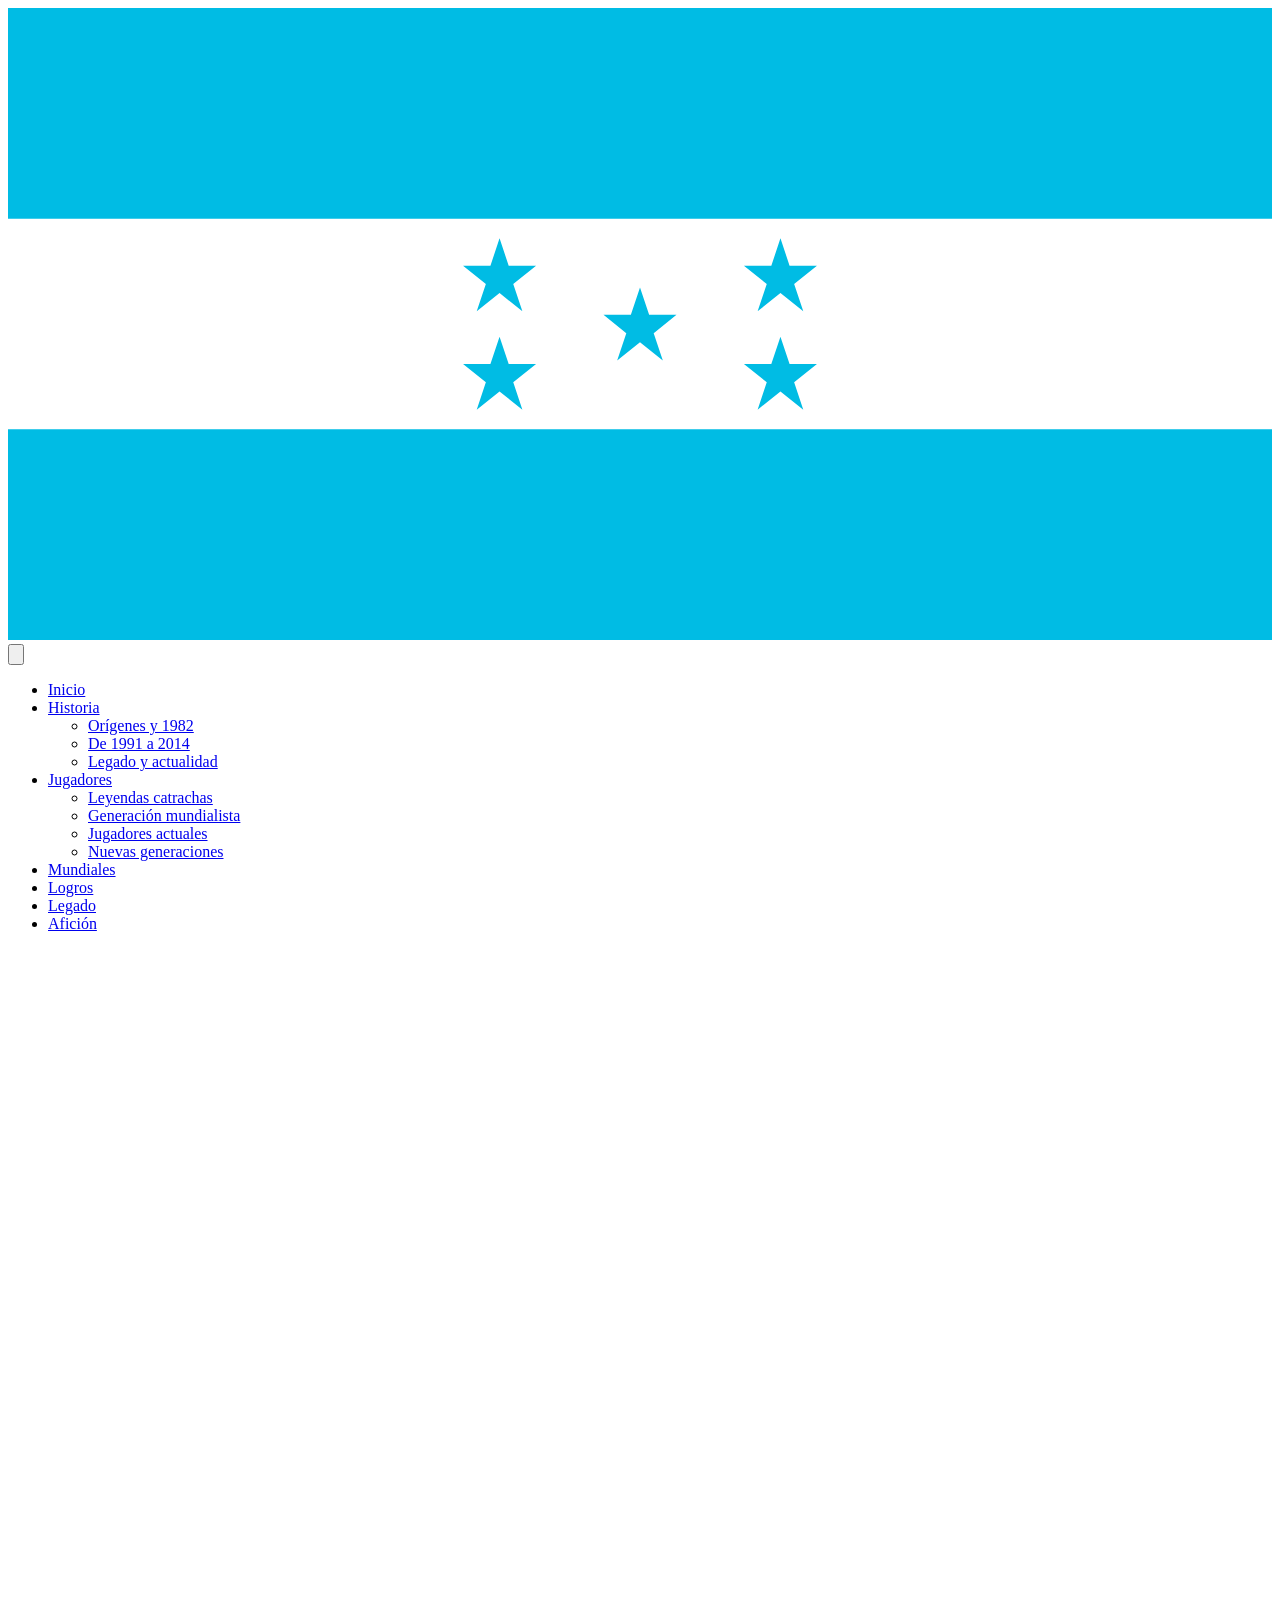
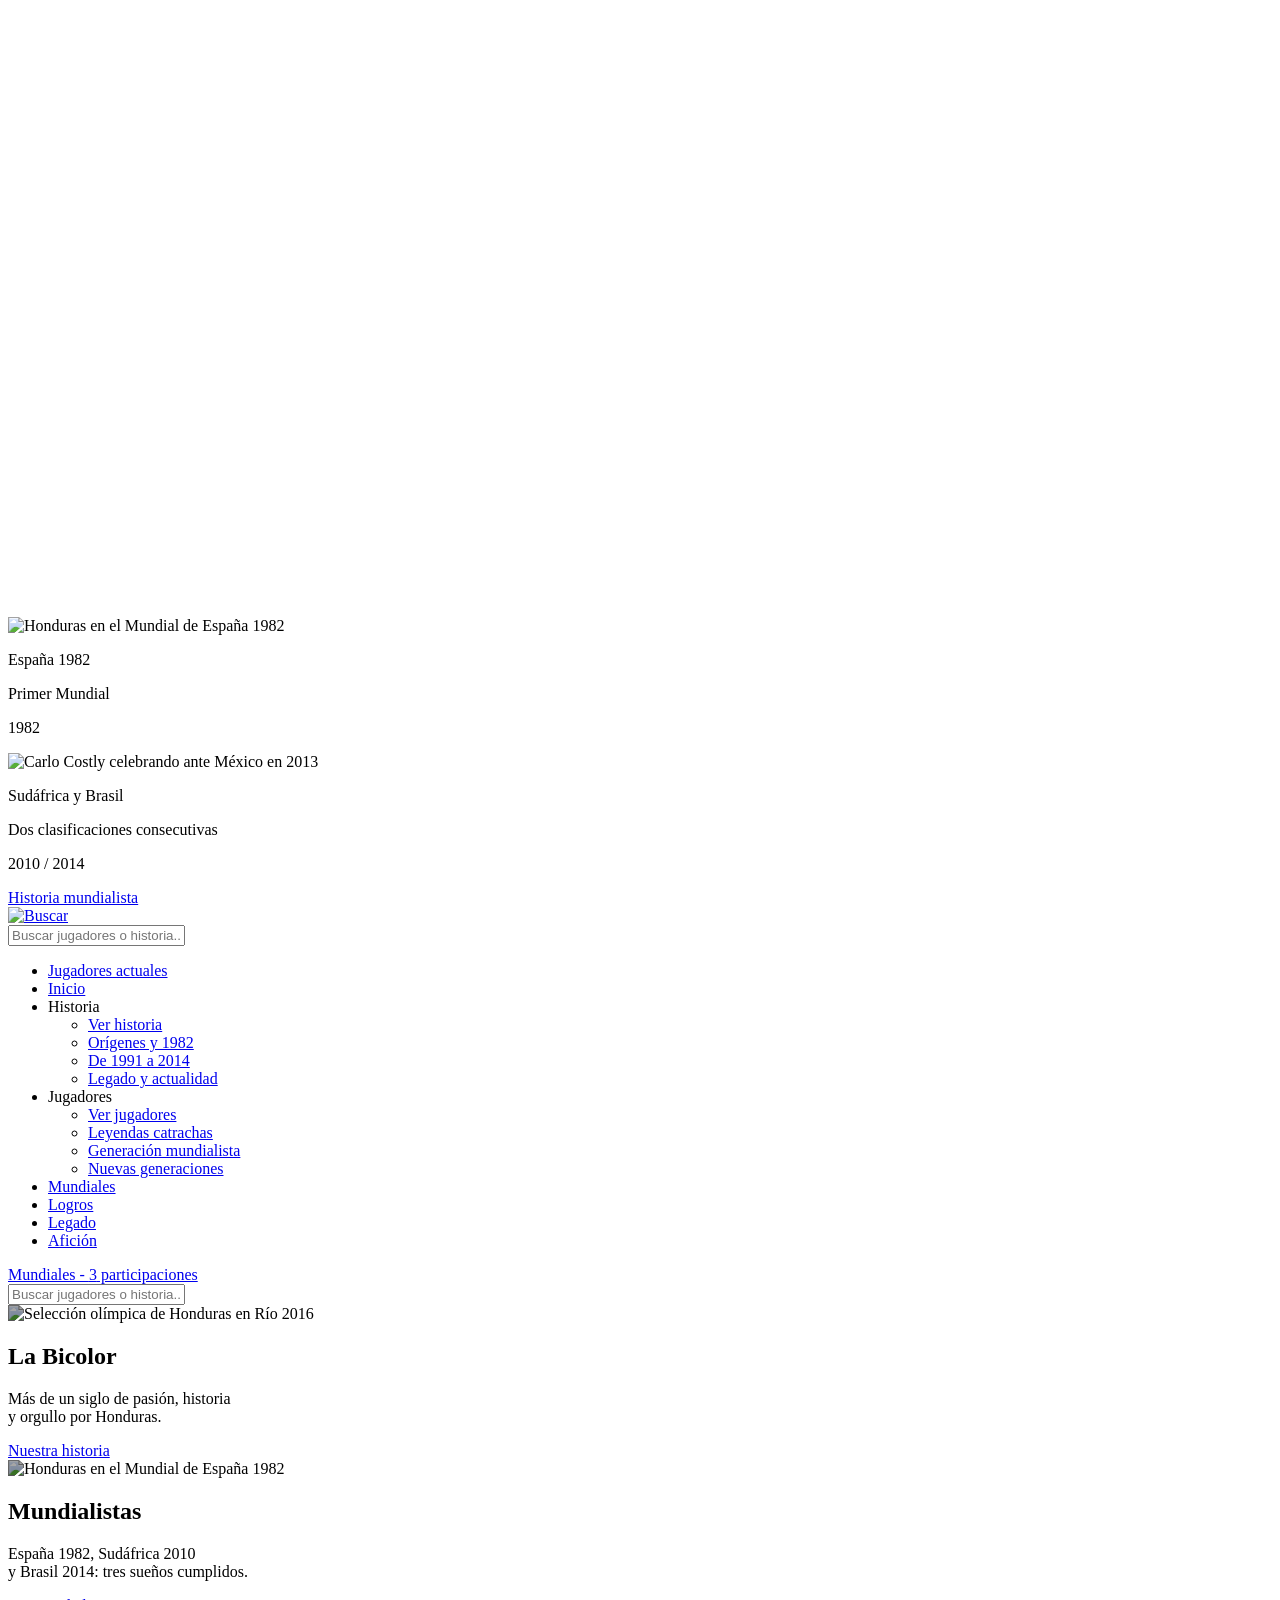
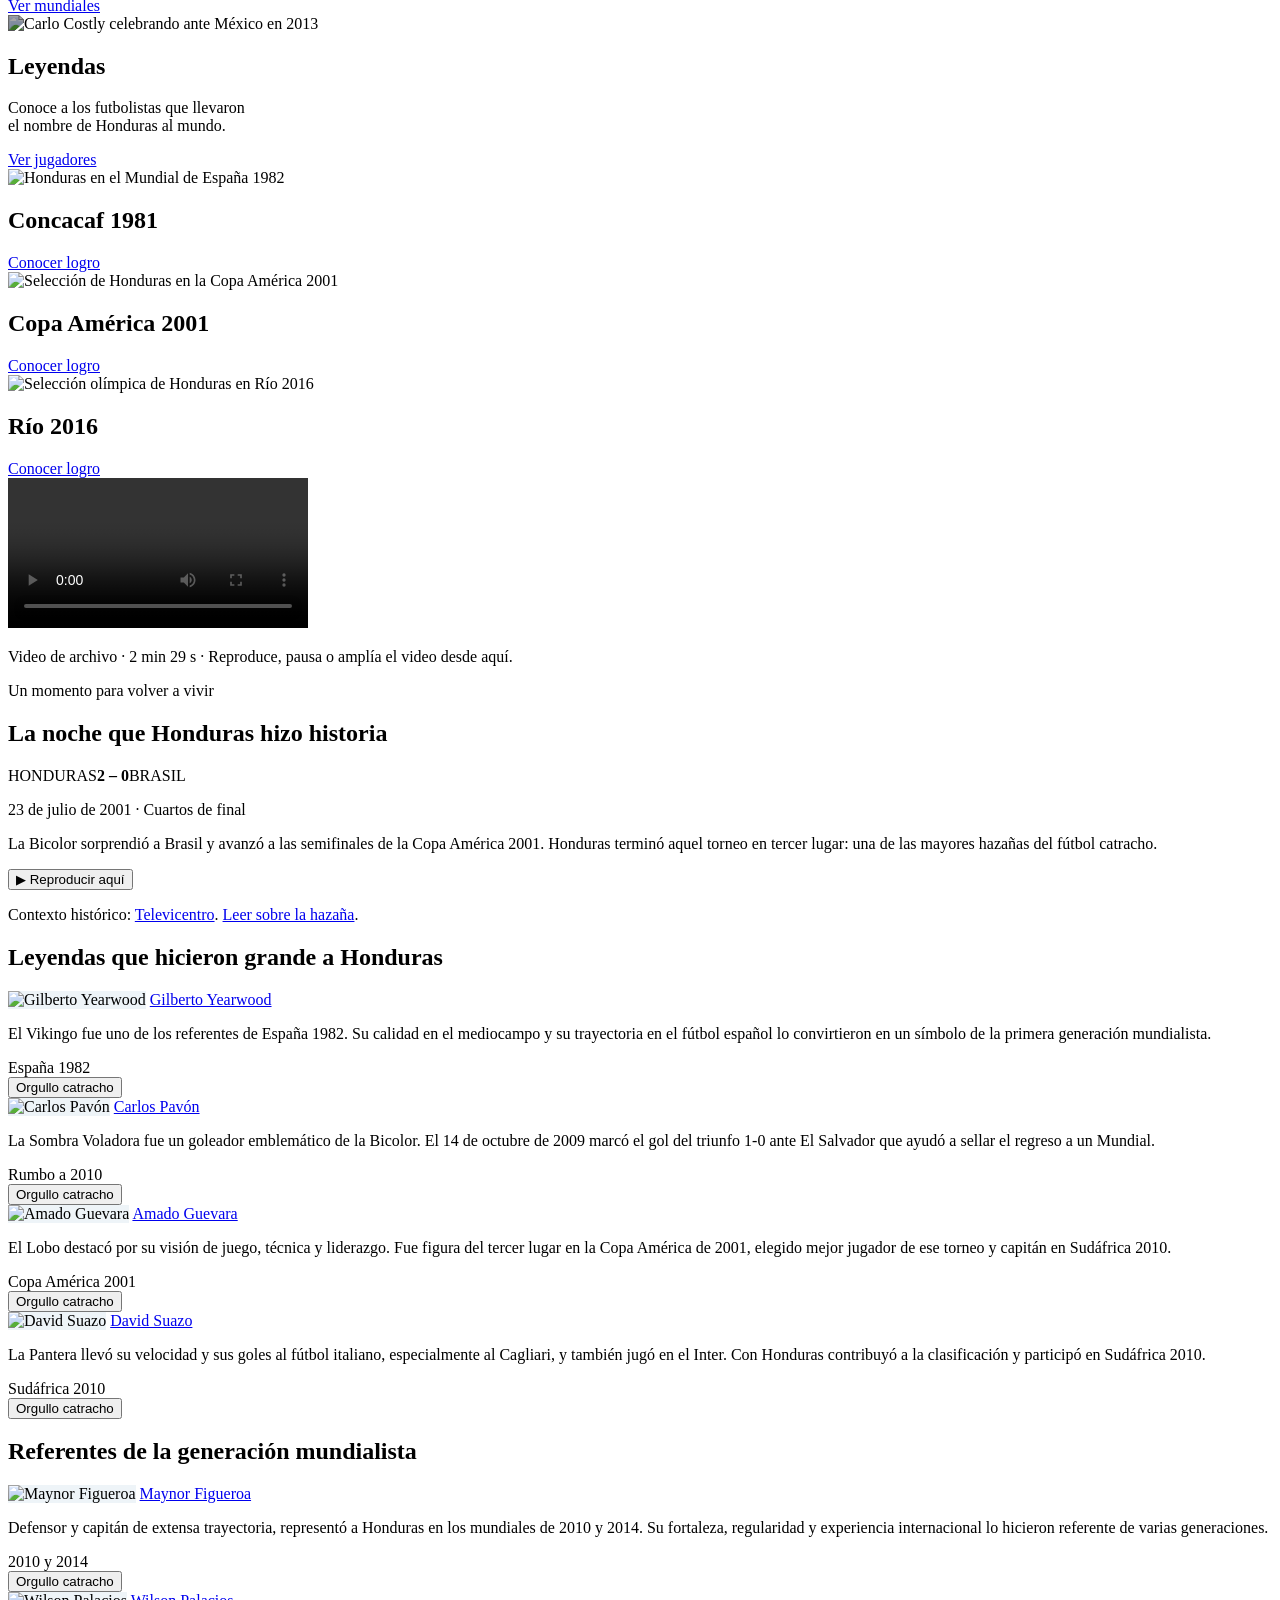
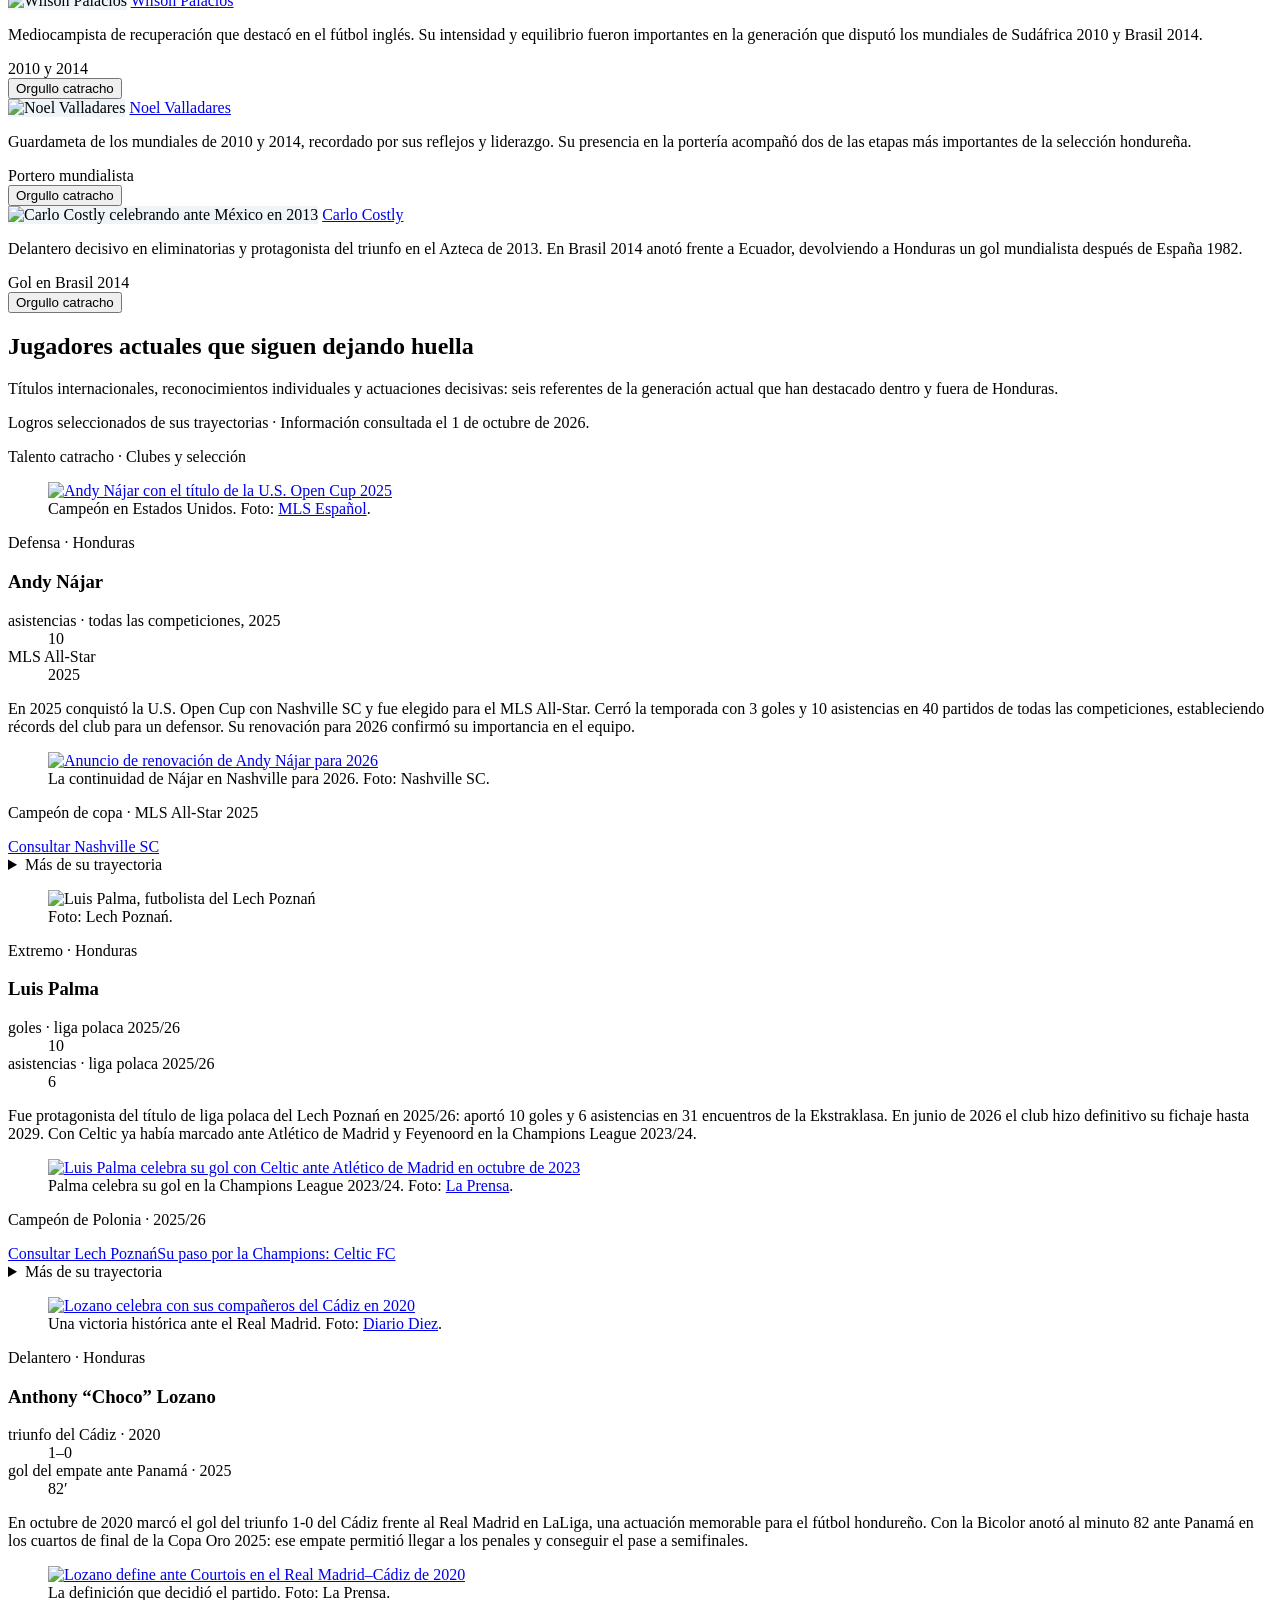
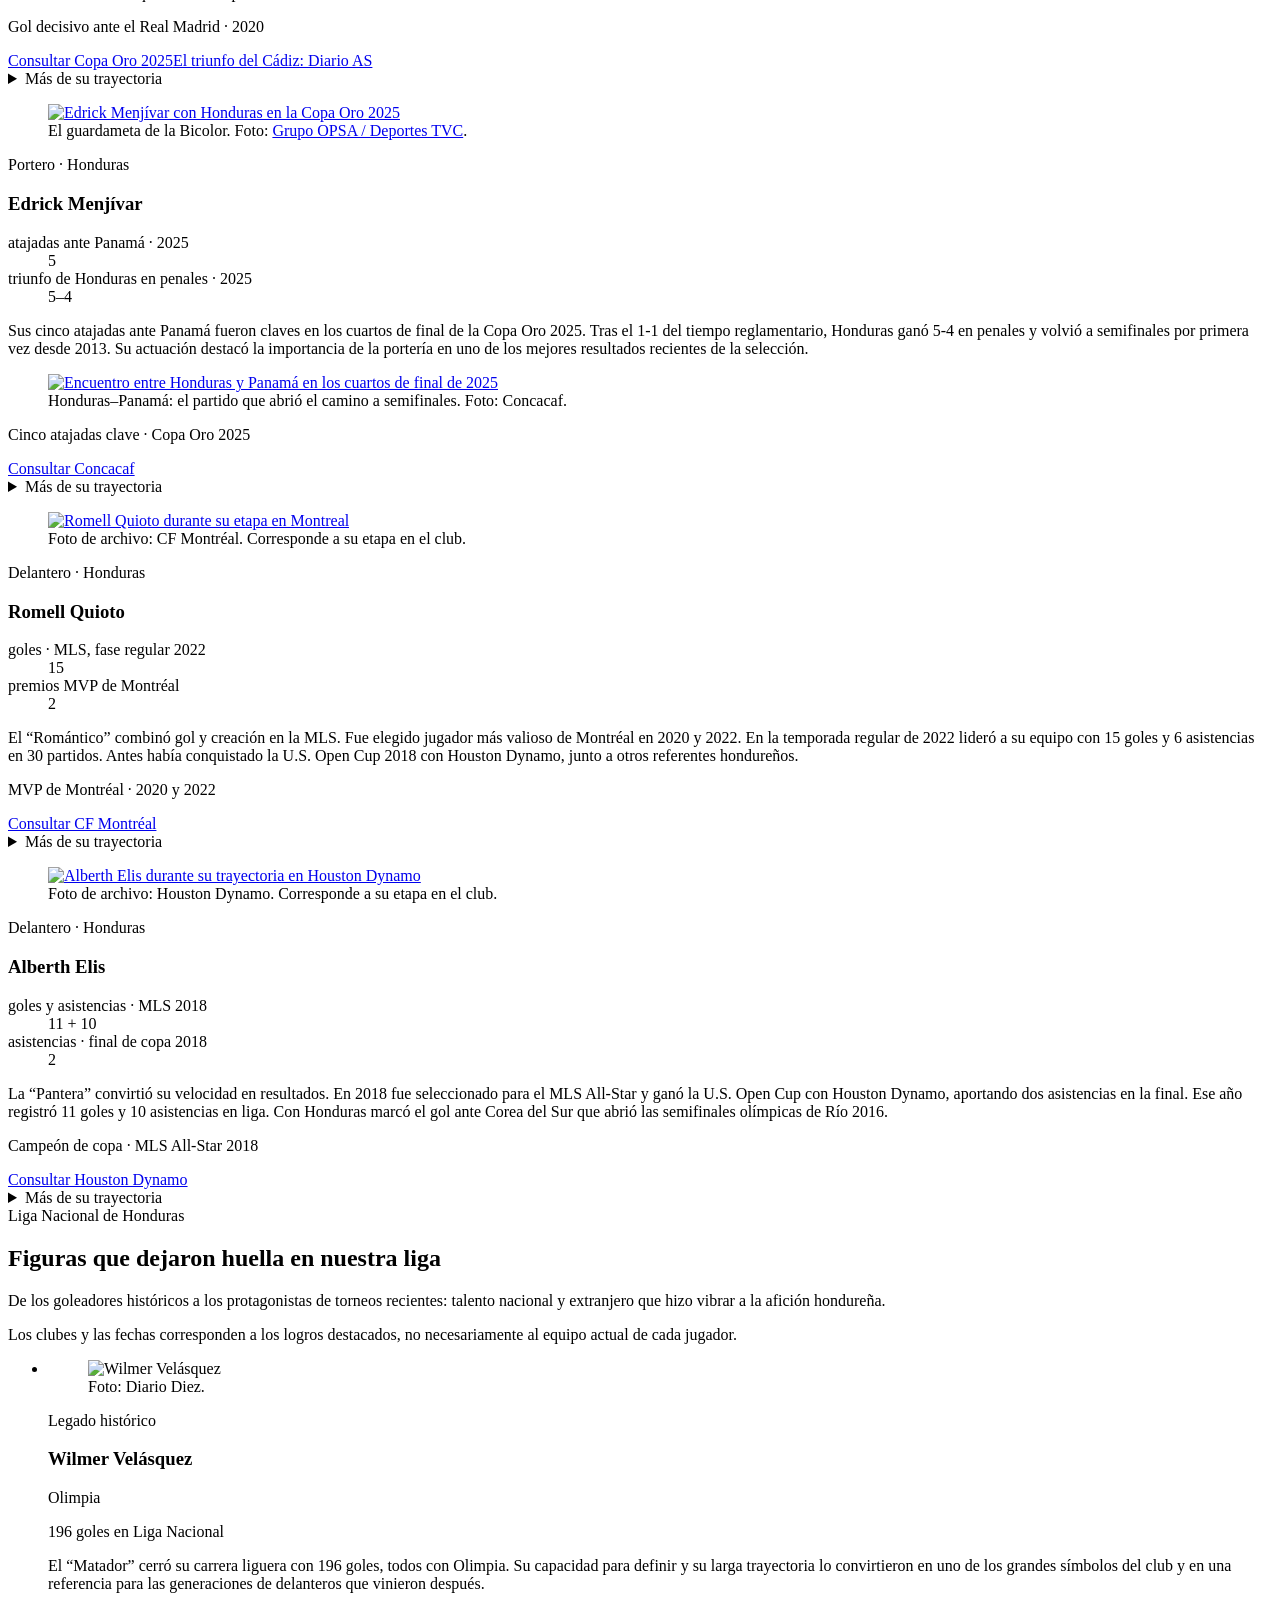
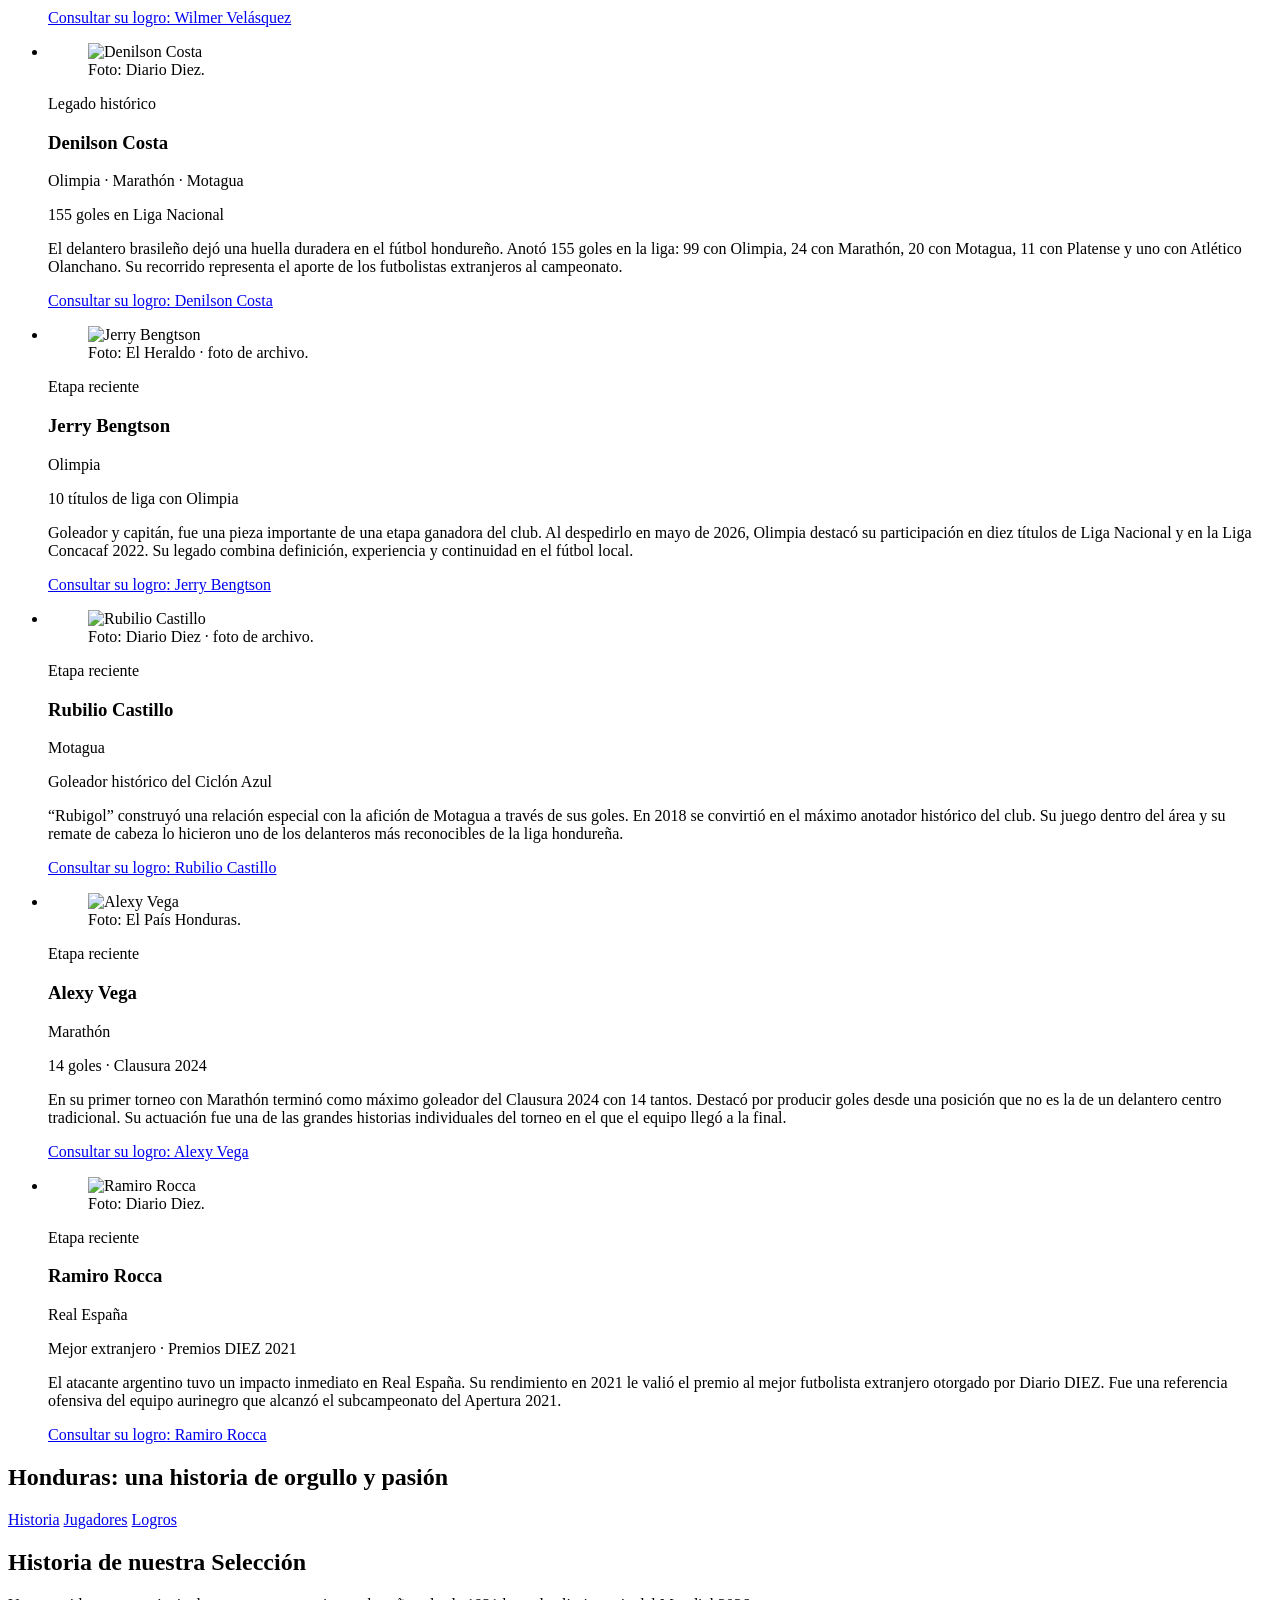
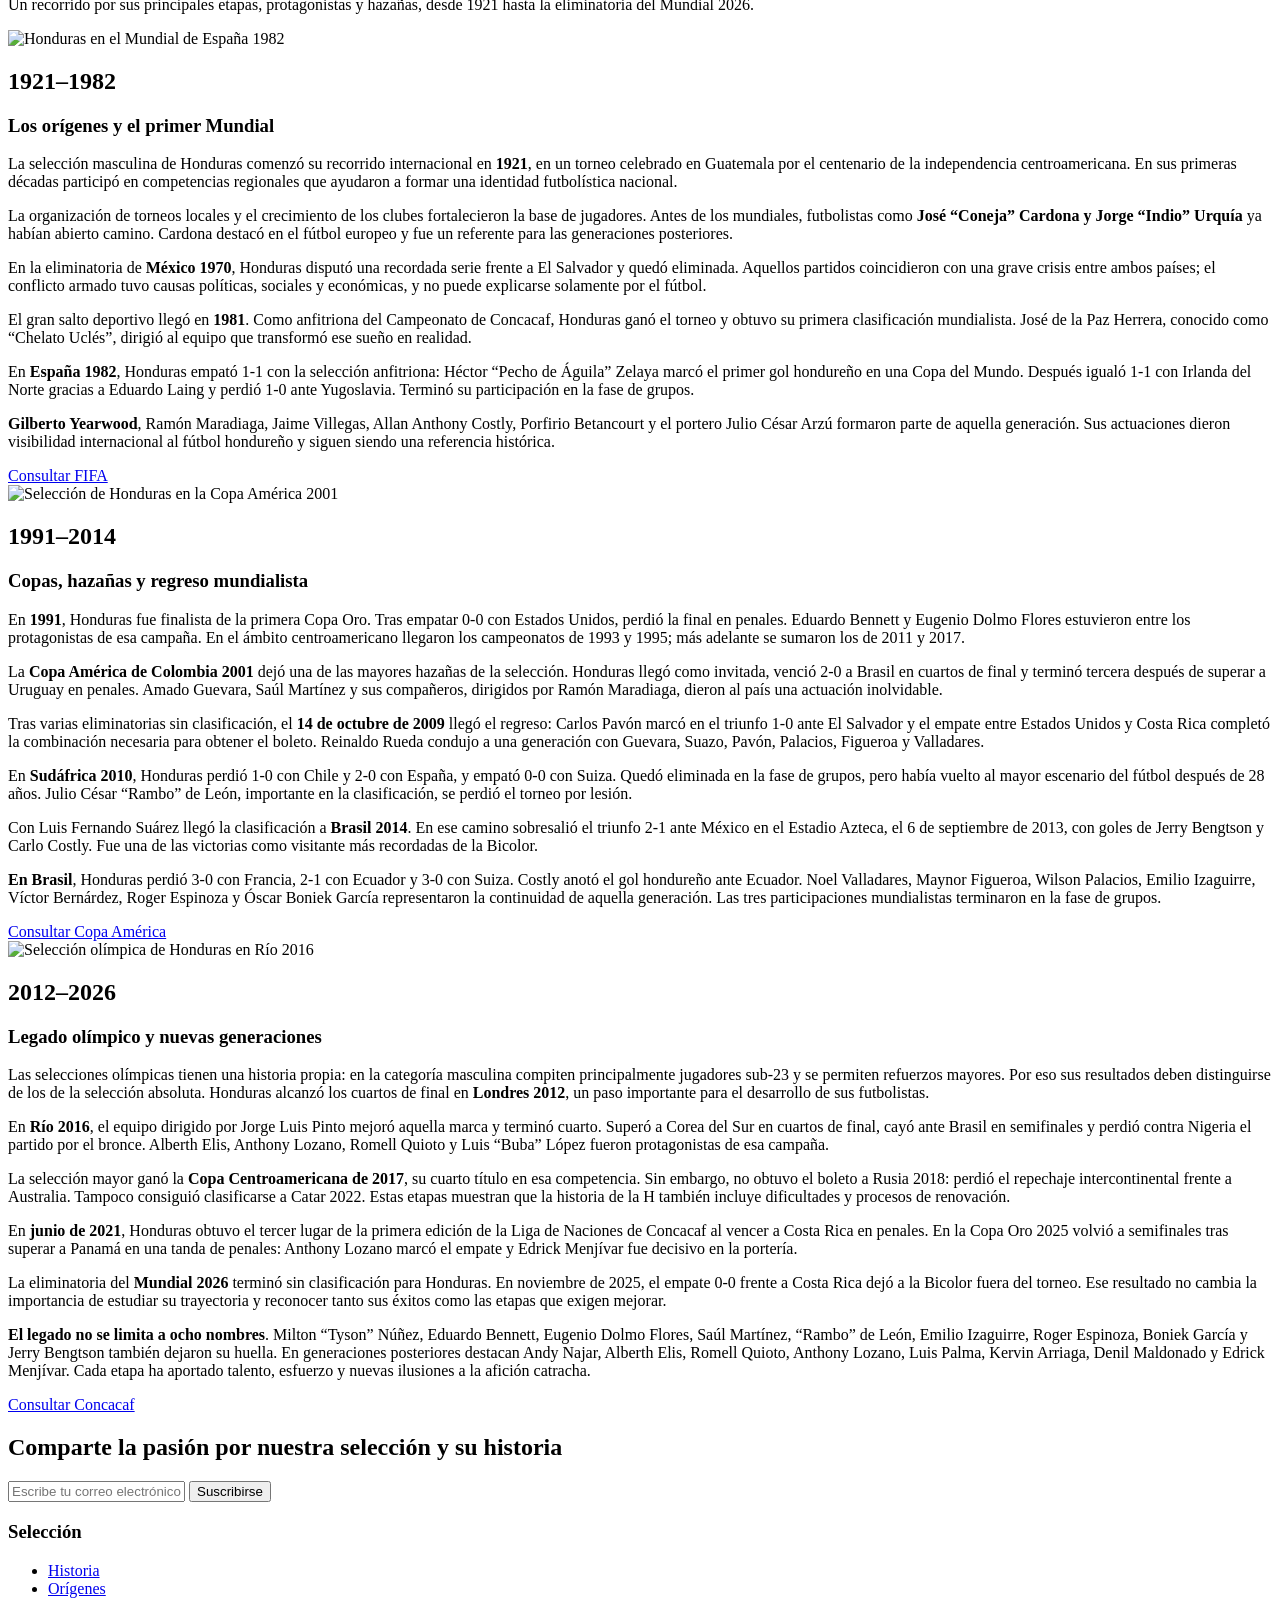
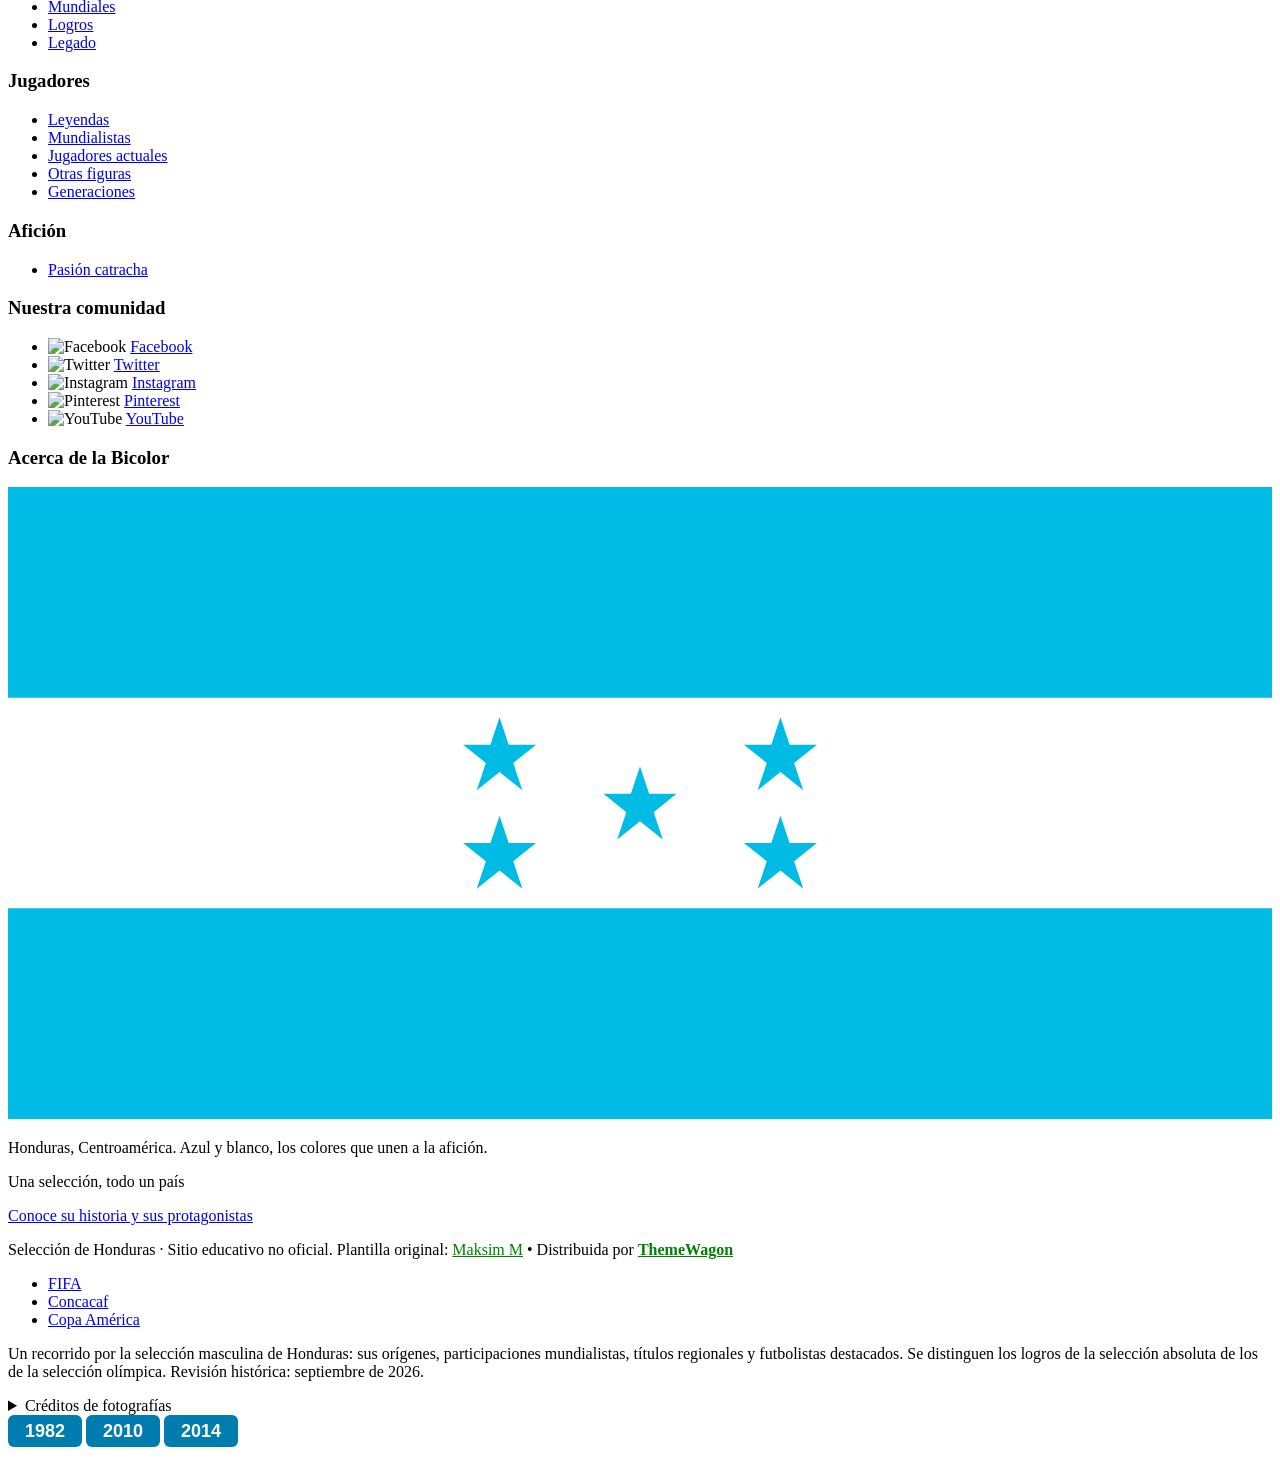
==== index.html @ 4744df6b "Update index.html" ====
<!doctype html>
<html lang="es">
<head>
    <meta charset="UTF-8">
    <meta name="viewport" content="width=device-width, initial-scale=1.0">
    <link rel="icon" type="image/svg+xml" href="data:image/svg+xml,%3Csvg%20xmlns%3D%22http%3A%2F%2Fwww.w3.org%2F2000%2Fsvg%22%20viewBox%3D%220%200%20180%2090%22%3E%3Cpath%20fill%3D%22%2300bce4%22%20d%3D%22M0%200h180v90H0z%22%2F%3E%3Cpath%20fill%3D%22%23fff%22%20d%3D%22M0%2030h180v30H0z%22%2F%3E%3Cg%20fill%3D%22%2300bce4%22%3E%3Cg%20transform%3D%22translate%2870%2038%29%20scale%28.65%29%22%3E%3Cpath%20d%3D%22M0%2C-8%202%2C-2%208%2C-2%203%2C2%205%2C8%200%2C4%20-5%2C8%20-3%2C2%20-8%2C-2%20-2%2C-2Z%22%2F%3E%3C%2Fg%3E%3Cg%20transform%3D%22translate%28110%2038%29%20scale%28.65%29%22%3E%3Cpath%20d%3D%22M0%2C-8%202%2C-2%208%2C-2%203%2C2%205%2C8%200%2C4%20-5%2C8%20-3%2C2%20-8%2C-2%20-2%2C-2Z%22%2F%3E%3C%2Fg%3E%3Cg%20transform%3D%22translate%2890%2045%29%20scale%28.65%29%22%3E%3Cpath%20d%3D%22M0%2C-8%202%2C-2%208%2C-2%203%2C2%205%2C8%200%2C4%20-5%2C8%20-3%2C2%20-8%2C-2%20-2%2C-2Z%22%2F%3E%3C%2Fg%3E%3Cg%20transform%3D%22translate%2870%2052%29%20scale%28.65%29%22%3E%3Cpath%20d%3D%22M0%2C-8%202%2C-2%208%2C-2%203%2C2%205%2C8%200%2C4%20-5%2C8%20-3%2C2%20-8%2C-2%20-2%2C-2Z%22%2F%3E%3C%2Fg%3E%3Cg%20transform%3D%22translate%28110%2052%29%20scale%28.65%29%22%3E%3Cpath%20d%3D%22M0%2C-8%202%2C-2%208%2C-2%203%2C2%205%2C8%200%2C4%20-5%2C8%20-3%2C2%20-8%2C-2%20-2%2C-2Z%22%2F%3E%3C%2Fg%3E%3C%2Fg%3E%3C%2Fsvg%3E" />
    <title>Selección de Honduras | Historia y leyendas del fútbol</title>
<!-- ▼▼▼ CAMBIA LOS COLORES AQUÍ: modifica los valores #... ▼▼▼ -->
<style>
:root {
  --color-azul: #2563eb;    /* ←←← AZUL: botones, enlaces y acentos */
  --color-fondo: #111827;   /* ←←← FONDO de la página */
  --color-tarjeta: #1e293b; /* ←←← FONDO de tarjetas */
  --color-texto: #f1f5f9;   /* ←←← COLOR del texto */
}
</style>
<link rel="stylesheet" href="recursos/estilos.css">
</head>
<body class="hn-normal">
    <header class="bg-gray-dark sticky top-0 z-50">
        <div class="container mx-auto flex justify-between items-center py-4">
            <a href="#" class="flex items-center">
              <div>
                  <img src="data:image/svg+xml,%3Csvg%20xmlns%3D%22http%3A%2F%2Fwww.w3.org%2F2000%2Fsvg%22%20viewBox%3D%220%200%20180%2090%22%3E%3Cpath%20fill%3D%22%2300bce4%22%20d%3D%22M0%200h180v90H0z%22%2F%3E%3Cpath%20fill%3D%22%23fff%22%20d%3D%22M0%2030h180v30H0z%22%2F%3E%3Cg%20fill%3D%22%2300bce4%22%3E%3Cg%20transform%3D%22translate%2870%2038%29%20scale%28.65%29%22%3E%3Cpath%20d%3D%22M0%2C-8%202%2C-2%208%2C-2%203%2C2%205%2C8%200%2C4%20-5%2C8%20-3%2C2%20-8%2C-2%20-2%2C-2Z%22%2F%3E%3C%2Fg%3E%3Cg%20transform%3D%22translate%28110%2038%29%20scale%28.65%29%22%3E%3Cpath%20d%3D%22M0%2C-8%202%2C-2%208%2C-2%203%2C2%205%2C8%200%2C4%20-5%2C8%20-3%2C2%20-8%2C-2%20-2%2C-2Z%22%2F%3E%3C%2Fg%3E%3Cg%20transform%3D%22translate%2890%2045%29%20scale%28.65%29%22%3E%3Cpath%20d%3D%22M0%2C-8%202%2C-2%208%2C-2%203%2C2%205%2C8%200%2C4%20-5%2C8%20-3%2C2%20-8%2C-2%20-2%2C-2Z%22%2F%3E%3C%2Fg%3E%3Cg%20transform%3D%22translate%2870%2052%29%20scale%28.65%29%22%3E%3Cpath%20d%3D%22M0%2C-8%202%2C-2%208%2C-2%203%2C2%205%2C8%200%2C4%20-5%2C8%20-3%2C2%20-8%2C-2%20-2%2C-2Z%22%2F%3E%3C%2Fg%3E%3Cg%20transform%3D%22translate%28110%2052%29%20scale%28.65%29%22%3E%3Cpath%20d%3D%22M0%2C-8%202%2C-2%208%2C-2%203%2C2%205%2C8%200%2C4%20-5%2C8%20-3%2C2%20-8%2C-2%20-2%2C-2Z%22%2F%3E%3C%2Fg%3E%3C%2Fg%3E%3C%2Fsvg%3E" alt="Bandera de Honduras" class="h-14 w-auto mr-4">
              </div>
            </a>
            <div class="flex lg:hidden">
                <button id="hamburger" class="text-white focus:outline-none">
                    <svg class="w-6 h-6" fill="none" viewBox="0 0 24 24" stroke="currentColor">
                        <path stroke-linecap="round" stroke-linejoin="round" stroke-width="2" d="M4 6h16M4 12h16m-7 6h7"></path>
                    </svg>
                </button>
            </div>
            <nav class="hidden lg:flex md:flex-grow justify-center">
              <ul class="flex justify-center space-x-4 text-white">
                  <li><a href="#" class="hover:text-secondary font-semibold">Inicio</a></li>
                  <li class="relative group" x-data="{ open: false }">
                      <a href="#historia" @mouseover="open = true" @mouseleave="open = false" class="hover:text-secondary font-semibold flex items-center">
                          Historia
                          <i :class="open ? 'fas fa-chevron-up ml-1 text-xs' : 'fas fa-chevron-down ml-1 text-xs'"></i>
                      </a>
                      <ul x-show="open" @mouseover="open = true" @mouseleave="open = false"
                          class="absolute left-0 bg-white text-black space-y-2 mt-1 p-2 rounded shadow-lg"
                          x-transition:enter="transition ease-out duration-100"
                          x-transition:enter-start="opacity-0 scale-90"
                          x-transition:enter-end="opacity-100 scale-100"
                          x-transition:leave="transition ease-in duration-100"
                          x-transition:leave-start="opacity-100 scale-100"
                          x-transition:leave-end="opacity-0 scale-90">
                          <li><a href="#origenes" class="min-w-40 block px-4 py-2 hover:bg-primary hover:text-white rounded">Orígenes y 1982</a></li>
                          <li><a href="#mundiales" class="min-w-40 block px-4 py-2 hover:bg-primary hover:text-white rounded">De 1991 a 2014</a></li>
                          <li><a href="#legado" class="min-w-40 block px-4 py-2 hover:bg-primary hover:text-white rounded">Legado y actualidad</a></li>
                      </ul>
                  </li>
                  <li class="relative group" x-data="{ open: false }">
                      <a href="#popular-products" @mouseover="open = true" @mouseleave="open = false" class="hover:text-secondary font-semibold flex items-center">
                          Jugadores
                          <i :class="open ? 'fas fa-chevron-up ml-1 text-xs' : 'fas fa-chevron-down ml-1 text-xs'"></i>
                      </a>
                      <ul x-show="open" @mouseover="open = true" @mouseleave="open = false"
                          class="absolute left-0 bg-white text-black space-y-2 mt-1 p-2 rounded shadow-lg"
                          x-transition:enter="transition ease-out duration-100"
                          x-transition:enter-start="opacity-0 scale-90"
                          x-transition:enter-end="opacity-100 scale-100"
                          x-transition:leave="transition ease-in duration-100"
                          x-transition:leave-start="opacity-100 scale-100"
                          x-transition:leave-end="opacity-0 scale-90">
                          <li><a href="#popular-products" class="min-w-40 block px-4 py-2 hover:bg-primary hover:text-white rounded">Leyendas catrachas</a></li>
                          <li><a href="#latest-products" class="min-w-40 block px-4 py-2 hover:bg-primary hover:text-white rounded">Generación mundialista</a></li>
<li><a href="#jugadores-actuales" class="min-w-40 block px-4 py-2 hover:bg-primary hover:text-white rounded">Jugadores actuales</a></li>
                          <li><a href="#legado" class="min-w-40 block px-4 py-2 hover:bg-primary hover:text-white rounded">Nuevas generaciones</a></li>
                      </ul>
                  </li>
                  <li><a href="#mundiales" class="hover:text-secondary font-semibold">Mundiales</a></li>
                  <li><a href="#product-banners" class="hover:text-secondary font-semibold">Logros</a></li>
                  <li><a href="#legado" class="hover:text-secondary font-semibold">Legado</a></li>
                  <li><a href="#subscribe" class="hover:text-secondary font-semibold">Afición</a></li>
              </ul>
            </nav>
            <div class="hidden lg:flex items-center space-x-4 relative">
              <div class="relative group cart-wrapper">
                  <a href="#mundiales">
                      <img src="data:image/svg+xml,%3Csvg%20xmlns%3D%22http%3A%2F%2Fwww.w3.org%2F2000%2Fsvg%22%20viewBox%3D%220%200%2024%2024%22%20fill%3D%22none%22%20stroke%3D%22white%22%20stroke-width%3D%222%22%3E%3Cpath%20d%3D%22M8%203h8v6a4%204%200%200%201-8%200V3ZM8%205H4v3a4%204%200%200%200%204%204m8-7h4v3a4%204%200%200%201-4%204m-4%201v6m-5%202h10%22%2F%3E%3C%2Fsvg%3E" alt="Logros de Honduras" class="h-6 w-6 group-hover:scale-120">
                  </a>
                  <div class="absolute right-0 mt-1 w-80 bg-white shadow-lg p-4 rounded hidden group-hover:block">
                      <div class="space-y-4">
                          <div class="flex items-center justify-between pb-4 border-b border-gray-line">
                              <div class="flex items-center">
                                  <img src="recursos/imagen-01.webp" alt="Honduras en el Mundial de España 1982" class="h-12 w-12 object-cover rounded mr-2" title="Honduras en el Mundial de España 1982 · Foto: Agencia EFE / BeSoccer · Fuente original" referrerpolicy="no-referrer">
                                  <div>
                                      <p class="font-semibold">España 1982</p>
                                      <p class="text-sm">Primer Mundial</p>
                                  </div>
                              </div>
                              <p class="font-semibold">1982</p>
                          </div>
                          <div class="flex items-center justify-between">
                            <div class="flex items-center">
                                <img src="recursos/imagen-02.webp" alt="Carlo Costly celebrando ante México en 2013" class="h-12 w-12 object-cover rounded mr-2" title="Carlo Costly celebrando ante México en 2013 · Foto: Diario Diez · Fuente original" referrerpolicy="no-referrer">
                                <div>
                                    <p class="font-semibold">Sudáfrica y Brasil</p>
                                    <p class="text-sm">Dos clasificaciones consecutivas</p>
                                </div>
                            </div>
                            <p class="font-semibold">2010 / 2014</p>
                          </div>
                      </div>
                      <a href="#mundiales" class="block text-center mt-4 border border-primary bg-primary hover:bg-transparent text-white hover:text-primary py-2 rounded-full font-semibold">Historia mundialista</a>
                  </div>
              </div>
              <a id="search-icon" href="javascript:void(0);" class="text-white hover:text-secondary group">
                  <img src="recursos/imagen-03.bin" alt="Buscar" class="h-6 w-6 transition-transform transform group-hover:scale-120">
              </a>
              <div id="search-field" class="hidden absolute top-full right-0 mt-2 w-full bg-white shadow-lg p-2 rounded">
                  <input type="text" class="w-full p-2 border border-gray-300 rounded" placeholder="Buscar jugadores o historia...">
              </div>
            </div>
        </div>
    </header>
    <nav id="mobile-menu-placeholder" class="mobile-menu hidden flex-col items-center space-y-8 lg:hidden">
      <ul class="w-full">
<li><a href="#jugadores-actuales" class="hover:text-secondary font-bold block py-2">Jugadores actuales</a></li>
          <li><a href="#" class="hover:text-secondary font-bold block py-2">Inicio</a></li>
          <li class="relative group" x-data="{ open: false }">
              <a @click="open = !open; $event.preventDefault()" class="hover:text-secondary font-bold  py-2 flex justify-center items-center cursor-pointer">
                <span>Historia</span>
                <span @click.stop="open = !open">
                    <i :class="open ? 'fas fa-chevron-up text-xs ml-2' : 'fas fa-chevron-down text-xs ml-2'"></i>
                </span>
              </a>
              <ul class="mobile-dropdown-menu" x-show="open" x-transition>
                  <li><a href="#historia" class="hover:text-secondary font-bold block py-2">Ver historia</a></li>
                  <li><a href="#origenes" class="hover:text-secondary font-bold block py-2">Orígenes y 1982</a></li>
                  <li><a href="#mundiales" class="hover:text-secondary font-bold block py-2">De 1991 a 2014</a></li>
                  <li><a href="#legado" class="hover:text-secondary font-bold block py-2">Legado y actualidad</a></li>
              </ul>
          </li>
          <li class="relative group" x-data="{ open: false }">
              <a @click="open = !open; $event.preventDefault()" class="hover:text-secondary font-bold py-2 flex justify-center items-center cursor-pointer">
                <span>Jugadores</span>
                <span @click.stop="open = !open">
                    <i :class="open ? 'fas fa-chevron-up text-xs ml-2' : 'fas fa-chevron-down text-xs ml-2'"></i>
                </span>
              </a>
              <ul class="mobile-dropdown-menu" x-show="open" x-transition>
                  <li><a href="#popular-products" class="hover:text-secondary font-bold block py-2">Ver jugadores</a></li>
                  <li><a href="#popular-products" class="hover:text-secondary font-bold block py-2">Leyendas catrachas</a></li>
                  <li><a href="#latest-products" class="hover:text-secondary font-bold block py-2">Generación mundialista</a></li>
                  <li><a href="#legado" class="hover:text-secondary font-bold block py-2">Nuevas generaciones</a></li>
              </ul>
          </li>
          <li><a href="#mundiales" class="hover:text-secondary font-bold block py-2">Mundiales</a></li>
          <li><a href="#product-banners" class="hover:text-secondary font-bold block py-2">Logros</a></li>
          <li><a href="#legado" class="hover:text-secondary font-bold block py-2">Legado</a></li>
          <li><a href="#subscribe" class="hover:text-secondary font-bold block py-2">Afición</a></li>
      </ul>
      <div class="flex flex-col mt-6 space-y-2 items-center">
          <a href="#mundiales" class="bg-primary hover:bg-transparent text-white hover:text-primary border border-primary font-semibold px-4 py-2 rounded-full flex items-center justify-center min-w-[110px]">Mundiales -&nbsp;<span>3</span>&nbsp;participaciones</a>
      </div>
      <div class="  top-full right-0 mt-2 w-full bg-white shadow-lg p-2 rounded">
          <input type="text" class="w-full p-2 border border-gray-300 rounded" placeholder="Buscar jugadores o historia...">
      </div>
    </nav>
    <section id="product-slider">
        <div class="main-slider swiper-container">
            <div class="swiper-wrapper">
                <div class="swiper-slide">
                    <img src="recursos/imagen-04.webp" alt="Selección olímpica de Honduras en Río 2016" title="Selección olímpica de Honduras en Río 2016 · Foto: Juan Salgado / Diario Diez · Fuente original" referrerpolicy="no-referrer" style="object-fit:cover;object-position:center;filter:brightness(0.65);">
                    <div class="swiper-slide-content">
                      <h2 class="text-3xl md:text-7xl font-bold text-white mb-2 md:mb-4">La Bicolor</h2>
                      <p class="mb-4 text-white md:text-2xl">Más de un siglo de pasión, historia <br>y orgullo por Honduras.</p>
                      <a href="#historia" class="bg-primary hover:bg-transparent text-white hover:text-white border border-transparent hover:border-white font-semibold px-4 py-2 rounded-full inline-block">Nuestra historia</a>
                    </div>
                </div>
                <div class="swiper-slide">
                    <img src="recursos/imagen-01.webp" alt="Honduras en el Mundial de España 1982" title="Honduras en el Mundial de España 1982 · Foto: Agencia EFE / BeSoccer · Fuente original" referrerpolicy="no-referrer" style="object-fit:cover;object-position:center;filter:brightness(0.65);">
                    <div class="swiper-slide-content">
                      <h2 class="text-3xl md:text-7xl font-bold text-white mb-2 md:mb-4">Mundialistas</h2>
                      <p class="mb-4 text-white md:text-2xl">España 1982, Sudáfrica 2010 <br>y Brasil 2014: tres sueños cumplidos.</p>
                      <a href="#mundiales" class="bg-white hover:bg-transparent text-black hover:text-white font-semibold px-4 py-2 rounded-full inline-block border border-transparent hover:border-white">Ver mundiales</a>
                    </div>
                </div>
                <div class="swiper-slide">
                    <img src="recursos/imagen-02.webp" alt="Carlo Costly celebrando ante México en 2013" title="Carlo Costly celebrando ante México en 2013 · Foto: Diario Diez · Fuente original" referrerpolicy="no-referrer" style="object-fit:cover;object-position:center;filter:brightness(0.65);">
                    <div class="swiper-slide-content">
                      <h2 class="text-3xl md:text-7xl font-bold text-white mb-2 md:mb-4">Leyendas</h2>
                      <p class="mb-4 text-white md:text-2xl">Conoce a los futbolistas que llevaron <br>el nombre de Honduras al mundo.</p>
                      <a href="#popular-products" class="bg-primary hover:bg-transparent text-white hover:text-white border border-transparent hover:border-white font-semibold px-4 py-2 rounded-full inline-block">Ver jugadores</a>
                    </div>
                </div>
            </div>
        </div>
        <div class="swiper-button-prev"></div>
        <div class="swiper-button-next"></div>
    </section>
    <section id="product-banners">
        <div class="container mx-auto py-10">
            <div class="flex flex-wrap">
                <div class="w-full sm:w-1/3 px-4 mb-8">
                    <div class="category-banner relative overflow-hidden rounded-lg shadow-lg group">
                        <img src="recursos/imagen-01.webp" alt="Honduras en el Mundial de España 1982" class="w-full h-auto" title="Honduras en el Mundial de España 1982 · Foto: Agencia EFE / BeSoccer · Fuente original" referrerpolicy="no-referrer" style="width:100%;height:260px;object-fit:cover;">
                        <div class="absolute inset-0 bg-gray-light/50"></div>
                        <div class="absolute inset-0 flex flex-col items-center justify-center text-center text-white p-4">
                            <h2 class="text-2xl md:text-3xl font-bold mb-4">Concacaf 1981</h2>
                            <a href="#origenes" class="bg-primary hover:bg-transparent border border-transparent hover:border-white text-white hover:text-white font-semibold px-4 py-2 rounded-full inline-block">Conocer logro</a>
                        </div>
                    </div>
                </div>
                <div class="w-full sm:w-1/3 px-4 mb-8">
                    <div class="category-banner relative overflow-hidden rounded-lg shadow-lg group">
                        <img src="recursos/imagen-05.webp" alt="Selección de Honduras en la Copa América 2001" class="w-full h-auto" title="Selección de Honduras en la Copa América 2001 · Foto: Diario Diez · Fuente original" referrerpolicy="no-referrer" style="width:100%;height:260px;object-fit:cover;">
                        <div class="absolute inset-0 bg-gray-light/50"></div>
                        <div class="category-text absolute inset-0 flex flex-col items-center justify-center text-center text-white p-4 transition duration-300">
                            <h2 class="text-2xl md:text-3xl font-bold mb-4">Copa América 2001</h2>
                            <a href="#mundiales" class="bg-primary hover:bg-transparent border border-transparent hover:border-white text-white hover:text-white font-semibold px-4 py-2 rounded-full inline-block">Conocer logro</a>
                        </div>
                    </div>
                </div>
                <div class="w-full sm:w-1/3 px-4 mb-8">
                    <div class="category-banner relative overflow-hidden rounded-lg shadow-lg group">
                        <img src="recursos/imagen-04.webp" alt="Selección olímpica de Honduras en Río 2016" class="w-full h-auto" title="Selección olímpica de Honduras en Río 2016 · Foto: Juan Salgado / Diario Diez · Fuente original" referrerpolicy="no-referrer" style="width:100%;height:260px;object-fit:cover;">
                        <div class="absolute inset-0 bg-gray-light/50"></div>
                        <div class="category-text absolute inset-0 flex flex-col items-center justify-center text-center text-white p-4 transition duration-300">
                            <h2 class="text-2xl md:text-3xl font-bold mb-4">Río 2016</h2>
                            <a href="#legado" class="bg-primary hover:bg-transparent border border-transparent hover:border-white text-white hover:text-white font-semibold px-4 py-2 rounded-full inline-block">Conocer logro</a>
                        </div>
                    </div>
                </div>
            </div>
        </div>
    </section>
    <section id="video-historico" aria-labelledby="hv-title">
      <div class="hv-wrap">
        <div class="hv-card">
          <div class="hv-media">
            <div class="hv-frame">
              <video id="hv-player" controls playsinline preload="metadata" aria-label="Honduras contra Brasil, Copa América 2001"><source src="recursos/video-01.mp4" type="video/mp4">Tu navegador no admite la reproducción de este video.</video>
            </div>
            <p class="hv-note">Video de archivo · 2 min 29 s · Reproduce, pausa o amplía el video desde aquí.</p>
          </div>
          <div class="hv-copy">
            <p class="hv-eyebrow">Un momento para volver a vivir</p>
            <h2 id="hv-title">La noche que Honduras hizo historia</h2>
            <div class="hv-score" aria-label="Honduras 2, Brasil 0"><span>HONDURAS</span><strong>2 – 0</strong><span>BRASIL</span></div>
            <p class="hv-date"><time datetime="2001-07-23">23 de julio de 2001</time> · Cuartos de final</p>
            <p class="hv-description">La Bicolor sorprendió a Brasil y avanzó a las semifinales de la Copa América 2001. Honduras terminó aquel torneo en tercer lugar: una de las mayores hazañas del fútbol catracho.</p>
            <button class="hv-watch" id="hv-play" type="button" aria-controls="hv-player"><span aria-hidden="true">▶</span> Reproducir aquí</button>
            <p class="hv-note" id="hv-status" role="status" hidden></p>
            <p class="hv-note">Contexto histórico: <a href="https://www.televicentro.com/los-triunfos-mas-importantes-de-la-seleccion-nacional-de-honduras-a-nivel-internacional" target="_blank" rel="noopener noreferrer">Televicentro</a>. <a href="https://as.com/us/2016/05/18/futbol/1463586972_524843.html" target="_blank" rel="noopener noreferrer">Leer sobre la hazaña</a>.</p>
          </div>
        </div>
      </div>
    </section>
    <section id="popular-products">
        <div class="container mx-auto px-4">
            <h2 class="text-2xl font-bold mb-8">Leyendas que hicieron grande a Honduras</h2>
            <div class="flex flex-wrap -mx-4">
                <div class="w-full sm:w-1/2 lg:w-1/4 px-4 mb-8">
                  <div class="bg-white p-3 rounded-lg shadow-lg">
                    <img src="recursos/imagen-06.webp" alt="Gilberto Yearwood" class="w-full object-cover mb-4 rounded-lg" title="Gilberto Yearwood · Foto: JVC3ETA · CC BY-SA 3.0" referrerpolicy="no-referrer" style="width:100%;height:260px;object-fit:contain;object-position:center;background:#eef4f8;">
                    <a href="#origenes" class="text-lg font-semibold mb-2">Gilberto Yearwood</a>
                    <p class="my-2">El Vikingo fue uno de los referentes de España 1982. Su calidad en el mediocampo y su trayectoria en el fútbol español lo convirtieron en un símbolo de la primera generación mundialista.</p>
                    <div class="flex items-center mb-4">
                      <span class="text-lg font-bold text-primary">España 1982</span>
                      <span class="text-sm line-through ml-2"></span>
                    </div>
                    <button class="bg-primary border border-transparent hover:bg-transparent hover:border-primary text-white hover:text-primary font-semibold py-2 px-4 rounded-full w-full">Orgullo catracho</button>
                  </div>
                </div>
                <div class="w-full sm:w-1/2 lg:w-1/4 px-4 mb-8">
                  <div class="bg-white p-3 rounded-lg shadow-lg">
                    <img src="recursos/imagen-07.webp" alt="Carlos Pavón" class="w-full object-cover mb-4 rounded-lg" title="Carlos Pavón · Foto: JVC3ETA · CC BY-SA 3.0" referrerpolicy="no-referrer" style="width:100%;height:260px;object-fit:contain;object-position:center;background:#eef4f8;">
                    <a href="#mundiales" class="text-lg font-semibold mb-2">Carlos Pavón</a>
                    <p class="my-2">La Sombra Voladora fue un goleador emblemático de la Bicolor. El 14 de octubre de 2009 marcó el gol del triunfo 1-0 ante El Salvador que ayudó a sellar el regreso a un Mundial.</p>
                    <div class="flex items-center mb-4">
                      <span class="text-lg font-bold text-gray-900">Rumbo a 2010</span>
                    </div>
                    <button class="bg-primary border border-transparent hover:bg-transparent hover:border-primary text-white hover:text-primary font-semibold py-2 px-4 rounded-full w-full">Orgullo catracho</button>
                  </div>
                </div>
                <div class="w-full sm:w-1/2 lg:w-1/4 px-4 mb-8">
                  <div class="bg-white p-3 rounded-lg shadow-lg">
                    <img src="recursos/imagen-08.webp" alt="Amado Guevara" class="w-full object-cover mb-4 rounded-lg" title="Amado Guevara · Foto: Reyrod19 · CC BY-SA 3.0" referrerpolicy="no-referrer" style="width:100%;height:260px;object-fit:contain;object-position:center;background:#eef4f8;">
                    <a href="#mundiales" class="text-lg font-semibold mb-2">Amado Guevara</a>
                    <p class="my-2">El Lobo destacó por su visión de juego, técnica y liderazgo. Fue figura del tercer lugar en la Copa América de 2001, elegido mejor jugador de ese torneo y capitán en Sudáfrica 2010.</p>
                    <div class="flex items-center mb-4">
                      <span class="text-lg font-bold text-gray-900">Copa América 2001</span>
                      <span class="text-sm line-through ml-2"></span>
                    </div>
                    <button class="bg-primary border border-transparent hover:bg-transparent hover:border-primary text-white hover:text-primary font-semibold py-2 px-4 rounded-full w-full">Orgullo catracho</button>
                  </div>
                </div>
                <div class="w-full sm:w-1/2 lg:w-1/4 px-4 mb-8">
                  <div class="bg-white p-3 rounded-lg shadow-lg">
                    <img src="recursos/imagen-09.webp" alt="David Suazo" class="w-full object-cover mb-4 rounded-lg" title="David Suazo · Foto: Phil1m · CC BY-SA 3.0" referrerpolicy="no-referrer" style="width:100%;height:260px;object-fit:contain;object-position:center;background:#eef4f8;">
                    <a href="#mundiales" class="text-lg font-semibold">David Suazo</a>
                    <p class="my-2">La Pantera llevó su velocidad y sus goles al fútbol italiano, especialmente al Cagliari, y también jugó en el Inter. Con Honduras contribuyó a la clasificación y participó en Sudáfrica 2010.</p>
                    <div class="flex items-center mb-4">
                      <span class="text-lg font-bold text-primary">Sudáfrica 2010</span>
                      <span class="text-sm line-through ml-2"></span>
                    </div>
                    <button class="bg-primary border border-transparent hover:bg-transparent hover:border-primary text-white hover:text-primary font-semibold py-2 px-4 rounded-full w-full">Orgullo catracho</button>
                  </div>
                </div>
            </div>
        </div>
    </section>
    <section id="latest-products" class="py-10">
        <div class="container mx-auto px-4">
            <h2 class="text-2xl font-bold mb-8">Referentes de la generación mundialista</h2>
            <div class="flex flex-wrap -mx-4">
                <div class="w-full sm:w-1/2 lg:w-1/4 px-4 mb-8">
                  <div class="bg-white p-3 rounded-lg shadow-lg">
                    <img src="recursos/imagen-10.webp" alt="Maynor Figueroa" class="w-full object-cover mb-4 rounded-lg" title="Maynor Figueroa · Foto: Nick · CC BY 2.0" referrerpolicy="no-referrer" style="width:100%;height:260px;object-fit:contain;object-position:center;background:#eef4f8;">
                    <a href="#mundiales" class="text-lg font-semibold mb-2">Maynor Figueroa</a>
                    <p class="my-2">Defensor y capitán de extensa trayectoria, representó a Honduras en los mundiales de 2010 y 2014. Su fortaleza, regularidad y experiencia internacional lo hicieron referente de varias generaciones.</p>
                    <div class="flex items-center mb-4">
                      <span class="text-lg font-bold text-primary">2010 y 2014</span>
                      <span class="text-sm line-through ml-2"></span>
                    </div>
                    <button class="bg-primary border border-transparent hover:bg-transparent hover:border-primary text-white hover:text-primary font-semibold py-2 px-4 rounded-full w-full">Orgullo catracho</button>
                  </div>
                </div>
                <div class="w-full sm:w-1/2 lg:w-1/4 px-4 mb-8">
                  <div class="bg-white p-3 rounded-lg shadow-lg">
                    <img src="recursos/imagen-11.webp" alt="Wilson Palacios" class="w-full object-cover mb-4 rounded-lg" title="Wilson Palacios · Foto: Nick · CC BY 2.0" referrerpolicy="no-referrer" style="width:100%;height:260px;object-fit:contain;object-position:center;background:#eef4f8;">
                    <a href="#mundiales" class="text-lg font-semibold mb-2">Wilson Palacios</a>
                    <p class="my-2">Mediocampista de recuperación que destacó en el fútbol inglés. Su intensidad y equilibrio fueron importantes en la generación que disputó los mundiales de Sudáfrica 2010 y Brasil 2014.</p>
                    <div class="flex items-center mb-4">
                      <span class="text-lg font-bold text-gray-900">2010 y 2014</span>
                    </div>
                    <button class="bg-primary border border-transparent hover:bg-transparent hover:border-primary text-white hover:text-primary font-semibold py-2 px-4 rounded-full w-full">Orgullo catracho</button>
                  </div>
                </div>
                <div class="w-full sm:w-1/2 lg:w-1/4 px-4 mb-8">
                  <div class="bg-white p-3 rounded-lg shadow-lg">
                    <img src="recursos/imagen-12.webp" alt="Noel Valladares" class="w-full object-cover mb-4 rounded-lg" title="Noel Valladares · Foto: Redacción Diez · CC BY-SA 3.0" referrerpolicy="no-referrer" style="width:100%;height:260px;object-fit:contain;object-position:center;background:#eef4f8;">
                    <a href="#mundiales" class="text-lg font-semibold mb-2">Noel Valladares</a>
                    <p class="my-2">Guardameta de los mundiales de 2010 y 2014, recordado por sus reflejos y liderazgo. Su presencia en la portería acompañó dos de las etapas más importantes de la selección hondureña.</p>
                    <div class="flex items-center mb-4">
                      <span class="text-lg font-bold text-gray-900">Portero mundialista</span>
                      <span class="text-sm line-through ml-2"></span>
                    </div>
                    <button class="bg-primary border border-transparent hover:bg-transparent hover:border-primary text-white hover:text-primary font-semibold py-2 px-4 rounded-full w-full">Orgullo catracho</button>
                  </div>
                </div>
                <div class="w-full sm:w-1/2 lg:w-1/4 px-4 mb-8">
                  <div class="bg-white p-3 rounded-lg shadow-lg">
                    <img src="recursos/imagen-02.webp" alt="Carlo Costly celebrando ante México en 2013" class="w-full object-cover mb-4 rounded-lg" title="Carlo Costly celebrando ante México en 2013 · Foto: Diario Diez · Fuente original" referrerpolicy="no-referrer" style="width:100%;height:260px;object-fit:contain;object-position:center;background:#eef4f8;">
                    <a href="#mundiales" class="text-lg font-semibold mb-2">Carlo Costly</a>
                    <p class="my-2">Delantero decisivo en eliminatorias y protagonista del triunfo en el Azteca de 2013. En Brasil 2014 anotó frente a Ecuador, devolviendo a Honduras un gol mundialista después de España 1982.</p>
                    <div class="flex items-center mb-4">
                      <span class="text-lg font-bold text-primary">Gol en Brasil 2014</span>
                      <span class="text-sm line-through ml-2"></span>
                    </div>
                    <button class="bg-primary border border-transparent hover:bg-transparent hover:border-primary text-white hover:text-primary font-semibold py-2 px-4 rounded-full w-full">Orgullo catracho</button>
                  </div>
                </div>
            </div>
        </div>
    </section>
<section id="jugadores-actuales" aria-labelledby="actuales-title"><div class="actuales-container"><h2 id="actuales-title">Jugadores actuales que siguen dejando huella</h2><p class="actuales-intro">Títulos internacionales, reconocimientos individuales y actuaciones decisivas: seis referentes de la generación actual que han destacado dentro y fuera de Honduras.</p><p class="actuales-fecha">Logros seleccionados de sus trayectorias · Información consultada el 1 de octubre de 2026.</p><p class="section-kicker">Talento catracho · Clubes y selección</p><div class="actuales-grid"><article id="andy-najar" class="actual-player"><figure class="player-portrait"><a href="https://es.mlssoccer.com/competencias/u-s-open-cup/noticias/el-ano-de-andy-najar-nashville-encontro-en-el-catracho-su-rostro-campeon" target="_blank" rel="noopener noreferrer" aria-label="Ver fotografía y fuente de Andy Nájar con el título de la U.S. Open Cup 2025"><img src="recursos/imagen-13.webp" alt="Andy Nájar con el título de la U.S. Open Cup 2025" loading="lazy" decoding="async" referrerpolicy="no-referrer"></a><figcaption>Campeón en Estados Unidos. Foto: <a href="https://es.mlssoccer.com/competencias/u-s-open-cup/noticias/el-ano-de-andy-najar-nashville-encontro-en-el-catracho-su-rostro-campeon" target="_blank" rel="noopener noreferrer">MLS Español</a>.</figcaption></figure><p class="position">Defensa · Honduras</p><h3>Andy Nájar</h3><dl class="player-metrics"><div><dt>asistencias · todas las competiciones, 2025</dt><dd>10</dd></div><div><dt>MLS All-Star</dt><dd>2025</dd></div></dl><p class="player-copy">En 2025 conquistó la U.S. Open Cup con Nashville SC y fue elegido para el MLS All-Star. Cerró la temporada con 3 goles y 10 asistencias en 40 partidos de todas las competiciones, estableciendo récords del club para un defensor. Su renovación para 2026 confirmó su importancia en el equipo.</p><figure class="achievement-photo"><a href="https://www.nashvillesc.com/news/nashville-sc-extends-contract-andy-najar" target="_blank" rel="noopener noreferrer"><img src="recursos/imagen-14.webp" alt="Anuncio de renovación de Andy Nájar para 2026" loading="lazy" decoding="async" referrerpolicy="no-referrer"></a><figcaption>La continuidad de Nájar en Nashville para 2026. <span class="photo-credit">Foto: Nashville SC.</span></figcaption></figure><p class="achievement">Campeón de copa · MLS All-Star 2025</p><a class="player-source" href="https://www.nashvillesc.com/news/nashville-sc-extends-contract-andy-najar" target="_blank" rel="noopener noreferrer">Consultar Nashville SC</a><details class="player-details"><summary>Más de su trayectoria</summary><div class="details-content"><h4>Un lateral que también crea juego.</h4><ol><li><span>2010</span><p>Fue elegido Novato del Año de la MLS con D.C. United, el primer gran reconocimiento de su carrera. <a href="https://www.mlssoccer.com/news/24-under-24-andy-najar" target="_blank" rel="noopener noreferrer">Fuente</a></p></li><li><span>2025</span><p>Aportó un gol y fue titular en cuatro partidos de la U.S. Open Cup que ganó Nashville. <a href="https://www.nashvillesc.com/news/nashville-sc-extends-contract-andy-najar" target="_blank" rel="noopener noreferrer">Fuente</a></p></li><li><span>2026</span><p>El club anunció su renovación después de una temporada con récords de asistencias y participaciones de gol para un defensor. <a href="https://www.nashvillesc.com/news/nashville-sc-extends-contract-andy-najar" target="_blank" rel="noopener noreferrer">Fuente</a></p></li></ol></div></details></article>
<article id="luis-palma" class="actual-player"><figure><img src="recursos/imagen-15.webp" alt="Luis Palma, futbolista del Lech Poznań" loading="lazy" decoding="async" referrerpolicy="no-referrer"><figcaption>Foto: Lech Poznań.</figcaption></figure><p class="position">Extremo · Honduras</p><h3>Luis Palma</h3><dl class="player-metrics"><div><dt>goles · liga polaca 2025/26</dt><dd>10</dd></div><div><dt>asistencias · liga polaca 2025/26</dt><dd>6</dd></div></dl><p class="player-copy">Fue protagonista del título de liga polaca del Lech Poznań en 2025/26: aportó 10 goles y 6 asistencias en 31 encuentros de la Ekstraklasa. En junio de 2026 el club hizo definitivo su fichaje hasta 2029. Con Celtic ya había marcado ante Atlético de Madrid y Feyenoord en la Champions League 2023/24.</p><figure class="achievement-photo"><a href="https://www.laprensa.hn/deportes/champions-league-luis-palma-atletico-madrid-celtic-liga-campeones-horario-donde-verlo-EG16104033" target="_blank" rel="noopener noreferrer" aria-label="Ver fuente de la fotografía: Luis Palma celebra su gol con Celtic ante Atlético de Madrid en octubre de 2023"><img src="recursos/imagen-16.webp" alt="Luis Palma celebra su gol con Celtic ante Atlético de Madrid en octubre de 2023" width="640" height="420" loading="lazy" decoding="async" referrerpolicy="no-referrer"></a><figcaption>Palma celebra su gol en la Champions League 2023/24. <span class="photo-credit">Foto: <a href="https://www.laprensa.hn/deportes/champions-league-luis-palma-atletico-madrid-celtic-liga-campeones-horario-donde-verlo-EG16104033" target="_blank" rel="noopener noreferrer">La Prensa</a>.</span></figcaption></figure><p class="achievement">Campeón de Polonia · 2025/26</p><a class="player-source" href="https://www.lechpoznan.pl/en/aktualnosci,2,palma2029,47730.html" target="_blank" rel="noopener noreferrer">Consultar Lech Poznań</a><a class="secondary-source" href="https://www.celticfc.com/players/luis-palma/" target="_blank" rel="noopener noreferrer">Su paso por la Champions: Celtic FC</a><details class="player-details"><summary>Más de su trayectoria</summary><div class="details-content"><h4>De La Ceiba a las noches europeas.</h4><ol><li><span>2023/24</span><p>Marcó ante Atlético de Madrid y Feyenoord en la Champions League con Celtic. <a href="https://www.celticfc.com/players/luis-palma/" target="_blank" rel="noopener noreferrer">Fuente</a></p></li><li><span>2025/26</span><p>Sumó 12 goles y 10 asistencias en todas las competiciones durante su temporada con el Lech Poznań. <a href="https://www.lechpoznan.pl/en/aktualnosci,2,palma2029,47730.html" target="_blank" rel="noopener noreferrer">Fuente</a></p></li><li><span>2026</span><p>Lech ejecutó la opción de compra y anunció un contrato hasta junio de 2029. <a href="https://www.lechpoznan.pl/en/aktualnosci,2,palma2029,47730.html" target="_blank" rel="noopener noreferrer">Fuente</a></p></li></ol></div></details></article>
<article id="anthony-lozano" class="actual-player"><figure class="player-portrait"><a href="https://www.diez.hn/legionarios/video-gol-choco-lozano-real-madrid-cadiz-liga-espanola-hondureno-MKDZ1416129" target="_blank" rel="noopener noreferrer" aria-label="Ver fotografía y fuente de Lozano celebra con sus compañeros del Cádiz en 2020"><img src="recursos/imagen-17.webp" alt="Lozano celebra con sus compañeros del Cádiz en 2020" loading="lazy" decoding="async" referrerpolicy="no-referrer"></a><figcaption>Una victoria histórica ante el Real Madrid. Foto: <a href="https://www.diez.hn/legionarios/video-gol-choco-lozano-real-madrid-cadiz-liga-espanola-hondureno-MKDZ1416129" target="_blank" rel="noopener noreferrer">Diario Diez</a>.</figcaption></figure><p class="position">Delantero · Honduras</p><h3>Anthony “Choco” Lozano</h3><dl class="player-metrics"><div><dt>triunfo del Cádiz · 2020</dt><dd>1–0</dd></div><div><dt>gol del empate ante Panamá · 2025</dt><dd>82′</dd></div></dl><p class="player-copy">En octubre de 2020 marcó el gol del triunfo 1-0 del Cádiz frente al Real Madrid en LaLiga, una actuación memorable para el fútbol hondureño. Con la Bicolor anotó al minuto 82 ante Panamá en los cuartos de final de la Copa Oro 2025: ese empate permitió llegar a los penales y conseguir el pase a semifinales.</p><figure class="achievement-photo"><a href="https://www.laprensa.hn/deportes/real-madrid-horario-transmision-cadiz-antony-choco-lozano-negredo-liga-santander-espana-PALP1416108" target="_blank" rel="noopener noreferrer"><img src="recursos/imagen-18.webp" alt="Lozano define ante Courtois en el Real Madrid–Cádiz de 2020" loading="lazy" decoding="async" referrerpolicy="no-referrer"></a><figcaption>La definición que decidió el partido. <span class="photo-credit">Foto: La Prensa.</span></figcaption></figure><p class="achievement">Gol decisivo ante el Real Madrid · 2020</p><a class="player-source" href="https://es.concacaf.com/competitions/gold-cup/news/honduras-outlasts-panama-on-pks-advances-to-gold-cup-semifinals" target="_blank" rel="noopener noreferrer">Consultar Copa Oro 2025</a><a class="secondary-source" href="https://as.com/us/us/2020/10/17/futbol/1602960631_207963.html" target="_blank" rel="noopener noreferrer">El triunfo del Cádiz: Diario AS</a><details class="player-details"><summary>Más de su trayectoria</summary><div class="details-content"><h4>Goles que cambian un partido.</h4><ol><li><span>17 oct. 2020</span><p>Su definición ante Courtois le dio al Cádiz una victoria como visitante frente al Real Madrid. <a href="https://www.cadizcf.com/noticias/0-1-una-victoria-muy-real" target="_blank" rel="noopener noreferrer">Fuente</a></p></li><li><span>28 jun. 2025</span><p>Anotó el empate de Honduras frente a Panamá en los cuartos de final de la Copa Oro. <a href="https://es.concacaf.com/competitions/gold-cup/news/honduras-outlasts-panama-on-pks-advances-to-gold-cup-semifinals" target="_blank" rel="noopener noreferrer">Fuente</a></p></li><li><span>Su impacto</span><p>Ambos goles muestran su aportación en escenarios exigentes: uno decidió una victoria de club y el otro mantuvo a la selección en la pelea. <a href="https://es.concacaf.com/competitions/gold-cup/news/honduras-outlasts-panama-on-pks-advances-to-gold-cup-semifinals" target="_blank" rel="noopener noreferrer">Fuente</a></p></li></ol></div></details></article>
<article id="edrick-menjivar" class="actual-player"><figure class="player-portrait"><a href="https://www.deportestvc.com/seleccion-honduras/edrick-menjivar-presente-once-ideal-cuartos-final-de-copa-oro-2025-07-1" target="_blank" rel="noopener noreferrer" aria-label="Ver fotografía y fuente de Edrick Menjívar con Honduras en la Copa Oro 2025"><img src="recursos/imagen-19.webp" alt="Edrick Menjívar con Honduras en la Copa Oro 2025" loading="lazy" decoding="async" referrerpolicy="no-referrer"></a><figcaption>El guardameta de la Bicolor. Foto: <a href="https://www.deportestvc.com/seleccion-honduras/edrick-menjivar-presente-once-ideal-cuartos-final-de-copa-oro-2025-07-1" target="_blank" rel="noopener noreferrer">Grupo OPSA / Deportes TVC</a>.</figcaption></figure><p class="position">Portero · Honduras</p><h3>Edrick Menjívar</h3><dl class="player-metrics"><div><dt>atajadas ante Panamá · 2025</dt><dd>5</dd></div><div><dt>triunfo de Honduras en penales · 2025</dt><dd>5–4</dd></div></dl><p class="player-copy">Sus cinco atajadas ante Panamá fueron claves en los cuartos de final de la Copa Oro 2025. Tras el 1-1 del tiempo reglamentario, Honduras ganó 5-4 en penales y volvió a semifinales por primera vez desde 2013. Su actuación destacó la importancia de la portería en uno de los mejores resultados recientes de la selección.</p><figure class="achievement-photo"><a href="https://es.concacaf.com/competitions/gold-cup/news/honduras-outlasts-panama-on-pks-advances-to-gold-cup-semifinals" target="_blank" rel="noopener noreferrer"><img src="recursos/imagen-20.webp" alt="Encuentro entre Honduras y Panamá en los cuartos de final de 2025" loading="lazy" decoding="async" referrerpolicy="no-referrer"></a><figcaption>Honduras–Panamá: el partido que abrió el camino a semifinales. <span class="photo-credit">Foto: Concacaf.</span></figcaption></figure><p class="achievement">Cinco atajadas clave · Copa Oro 2025</p><a class="player-source" href="https://es.concacaf.com/competitions/gold-cup/news/honduras-outlasts-panama-on-pks-advances-to-gold-cup-semifinals" target="_blank" rel="noopener noreferrer">Consultar Concacaf</a><details class="player-details"><summary>Más de su trayectoria</summary><div class="details-content"><h4>La seguridad también gana partidos.</h4><ol><li><span>Primer tiempo</span><p>Evitó ocasiones claras de Fidel Escobar y Carlos Harvey ante Panamá. <a href="https://es.concacaf.com/competitions/gold-cup/news/honduras-outlasts-panama-on-pks-advances-to-gold-cup-semifinals" target="_blank" rel="noopener noreferrer">Fuente</a></p></li><li><span>Minuto 66</span><p>Detuvo el remate de Amir Murillo que pudo ampliar la ventaja panameña. <a href="https://es.concacaf.com/competitions/gold-cup/news/honduras-outlasts-panama-on-pks-advances-to-gold-cup-semifinals" target="_blank" rel="noopener noreferrer">Fuente</a></p></li><li><span>Resultado</span><p>Su actuación ayudó a sostener el 1-1 antes de la tanda que llevó a Honduras a semifinales. <a href="https://es.concacaf.com/competitions/gold-cup/news/honduras-outlasts-panama-on-pks-advances-to-gold-cup-semifinals" target="_blank" rel="noopener noreferrer">Fuente</a></p></li></ol></div></details></article><article id="romell-quioto" class="actual-player"><figure class="player-portrait"><a href="https://en.cfmontreal.com/news/contract-extension-romell-quioto" target="_blank" rel="noopener noreferrer"><img src="recursos/imagen-21.webp" alt="Romell Quioto durante su etapa en Montreal" loading="lazy" decoding="async" referrerpolicy="no-referrer"></a><figcaption>Foto de archivo: CF Montréal. Corresponde a su etapa en el club.</figcaption></figure><p class="position">Delantero · Honduras</p><h3>Romell Quioto</h3><dl class="player-metrics"><div><dt>goles · MLS, fase regular 2022</dt><dd>15</dd></div><div><dt>premios MVP de Montréal</dt><dd>2</dd></div></dl><p class="player-copy">El “Romántico” combinó gol y creación en la MLS. Fue elegido jugador más valioso de Montréal en 2020 y 2022. En la temporada regular de 2022 lideró a su equipo con 15 goles y 6 asistencias en 30 partidos. Antes había conquistado la U.S. Open Cup 2018 con Houston Dynamo, junto a otros referentes hondureños.</p><p class="achievement">MVP de Montréal · 2020 y 2022</p><a class="player-source" href="https://en.cfmontreal.com/news/tomas-giraldo-alistair-johnston-and-romell-quioto-win-end-of-season-honours" target="_blank" rel="noopener noreferrer">Consultar CF Montréal</a><details class="player-details"><summary>Más de su trayectoria</summary><div class="details-content"><h4>El gol al servicio del equipo.</h4><ol><li><span>2016</span><p>Su pase a Alberth Elis inició el gol del triunfo olímpico frente a Corea del Sur. <a href="https://inside.fifa.com/en/tournaments/mens/mensolympic/rio2016/news/honduras-make-history-with-semi-spot-2821969" target="_blank" rel="noopener noreferrer">Fuente</a></p></li><li><span>2018</span><p>Ganó la U.S. Open Cup con Houston Dynamo. <a href="https://en.cfmontreal.com/news/impact-acquires-honduran-international-winger-romell-quioto" target="_blank" rel="noopener noreferrer">Fuente</a></p></li><li><span>2022</span><p>Cuatro de sus goles y cinco de sus asistencias fueron decisivos para victorias del equipo. <a href="https://en.cfmontreal.com/news/tomas-giraldo-alistair-johnston-and-romell-quioto-win-end-of-season-honours" target="_blank" rel="noopener noreferrer">Fuente</a></p></li></ol></div></details></article><article id="alberth-elis" class="actual-player"><figure class="player-portrait"><a href="https://www.houstondynamofc.com/news/houston-dynamo-transfer-alberth-elis-boavista-fc-portugal" target="_blank" rel="noopener noreferrer"><img src="recursos/imagen-22.webp" alt="Alberth Elis durante su trayectoria en Houston Dynamo" loading="lazy" decoding="async" referrerpolicy="no-referrer"></a><figcaption>Foto de archivo: Houston Dynamo. Corresponde a su etapa en el club.</figcaption></figure><p class="position">Delantero · Honduras</p><h3>Alberth Elis</h3><dl class="player-metrics"><div><dt>goles y asistencias · MLS 2018</dt><dd>11 + 10</dd></div><div><dt>asistencias · final de copa 2018</dt><dd>2</dd></div></dl><p class="player-copy">La “Pantera” convirtió su velocidad en resultados. En 2018 fue seleccionado para el MLS All-Star y ganó la U.S. Open Cup con Houston Dynamo, aportando dos asistencias en la final. Ese año registró 11 goles y 10 asistencias en liga. Con Honduras marcó el gol ante Corea del Sur que abrió las semifinales olímpicas de Río 2016.</p><p class="achievement">Campeón de copa · MLS All-Star 2018</p><a class="player-source" href="https://www.houstondynamofc.com/news/houston-dynamo-transfer-alberth-elis-boavista-fc-portugal" target="_blank" rel="noopener noreferrer">Consultar Houston Dynamo</a><details class="player-details"><summary>Más de su trayectoria</summary><div class="details-content"><h4>Velocidad y peso en las grandes citas.</h4><ol><li><span>2015</span><p>Ganó la Bota de Oro del Preolímpico de Concacaf con cuatro goles. <a href="https://www.houstondynamofc.com/news/houston-dynamo-acquire-honduran-international-alberth-elis" target="_blank" rel="noopener noreferrer">Fuente</a></p></li><li><span>2016</span><p>Anotó el único gol del 1-0 frente a Corea del Sur en los Juegos Olímpicos. <a href="https://inside.fifa.com/en/tournaments/mens/mensolympic/rio2016/news/honduras-make-history-with-semi-spot-2821969" target="_blank" rel="noopener noreferrer">Fuente</a></p></li><li><span>2018</span><p>Se convirtió en el primer jugador del Dynamo con al menos diez goles y diez asistencias en una misma temporada. <a href="https://www.houstondynamofc.com/news/houston-dynamo-transfer-alberth-elis-boavista-fc-portugal" target="_blank" rel="noopener noreferrer">Fuente</a></p></li></ol></div></details></article></div></div></section>
    <section id="brands" aria-labelledby="generaciones-title">
<div class="generations-container"><div class="generations-heading"><span class="generations-eyebrow">Liga Nacional de Honduras</span><h2 id="generaciones-title">Figuras que dejaron <span>huella en nuestra liga</span></h2><p>De los goleadores históricos a los protagonistas de torneos recientes: talento nacional y extranjero que hizo vibrar a la afición hondureña.</p><p class="liga-context">Los clubes y las fechas corresponden a los logros destacados, no necesariamente al equipo actual de cada jugador.</p></div><ul class="generations-gallery" aria-label="Jugadores destacados de la Liga Nacional"><li class="generation-item"><article class="generation-card liga-card"><figure><span class="generation-photo"><img src="recursos/imagen-23.webp" alt="Wilmer Velásquez" loading="lazy" decoding="async" referrerpolicy="no-referrer" width="360" height="210"></span><figcaption>Foto: Diario Diez.</figcaption></figure><div class="liga-card-body"><span class="liga-era">Legado histórico</span><h3>Wilmer Velásquez</h3><p class="liga-club">Olimpia</p><p class="liga-achievement">196 goles en Liga Nacional</p><p class="liga-copy">El “Matador” cerró su carrera liguera con 196 goles, todos con Olimpia. Su capacidad para definir y su larga trayectoria lo convirtieron en uno de los grandes símbolos del club y en una referencia para las generaciones de delanteros que vinieron después.</p><a class="liga-source" href="https://www.diez.hn/liganacionaldehonduras/wilmer-velasquez-un-heroe-de-196-goles-EBDZ406417" target="_blank" rel="noopener noreferrer">Consultar su logro<span class="liga-sr-only">: Wilmer Velásquez</span></a></div></article></li><li class="generation-item"><article class="generation-card liga-card"><figure><span class="generation-photo"><img src="recursos/imagen-24.webp" alt="Denilson Costa" loading="lazy" decoding="async" referrerpolicy="no-referrer" width="360" height="210"></span><figcaption>Foto: Diario Diez.</figcaption></figure><div class="liga-card-body"><span class="liga-era">Legado histórico</span><h3>Denilson Costa</h3><p class="liga-club">Olimpia · Marathón · Motagua</p><p class="liga-achievement">155 goles en Liga Nacional</p><p class="liga-copy">El delantero brasileño dejó una huella duradera en el fútbol hondureño. Anotó 155 goles en la liga: 99 con Olimpia, 24 con Marathón, 20 con Motagua, 11 con Platense y uno con Atlético Olanchano. Su recorrido representa el aporte de los futbolistas extranjeros al campeonato.</p><a class="liga-source" href="https://www.elheraldo.hn/fotogalerias/deportes/tabla-historica-goleadores-liga-nacional-bengtson-cerca-record-rubilio-olimpia-motagua-wilmer-velasquez-DD22563617" target="_blank" rel="noopener noreferrer">Consultar su logro<span class="liga-sr-only">: Denilson Costa</span></a></div></article></li><li class="generation-item"><article class="generation-card liga-card"><figure><span class="generation-photo"><img src="recursos/imagen-25.webp" alt="Jerry Bengtson" loading="lazy" decoding="async" referrerpolicy="no-referrer" width="360" height="210"></span><figcaption>Foto: El Heraldo · foto de archivo.</figcaption></figure><div class="liga-card-body"><span class="liga-era">Etapa reciente</span><h3>Jerry Bengtson</h3><p class="liga-club">Olimpia</p><p class="liga-achievement">10 títulos de liga con Olimpia</p><p class="liga-copy">Goleador y capitán, fue una pieza importante de una etapa ganadora del club. Al despedirlo en mayo de 2026, Olimpia destacó su participación en diez títulos de Liga Nacional y en la Liga Concacaf 2022. Su legado combina definición, experiencia y continuidad en el fútbol local.</p><a class="liga-source" href="https://clubolimpia.com/2026/05/23/una-historia-que-quedara-escrita-en-el-club-olimpia-deportivo-gracias-capitan/" target="_blank" rel="noopener noreferrer">Consultar su logro<span class="liga-sr-only">: Jerry Bengtson</span></a></div></article></li><li class="generation-item"><article class="generation-card liga-card"><figure><span class="generation-photo"><img src="recursos/imagen-26.webp" alt="Rubilio Castillo" loading="lazy" decoding="async" referrerpolicy="no-referrer" width="360" height="210"></span><figcaption>Foto: Diario Diez · foto de archivo.</figcaption></figure><div class="liga-card-body"><span class="liga-era">Etapa reciente</span><h3>Rubilio Castillo</h3><p class="liga-club">Motagua</p><p class="liga-achievement">Goleador histórico del Ciclón Azul</p><p class="liga-copy">“Rubigol” construyó una relación especial con la afición de Motagua a través de sus goles. En 2018 se convirtió en el máximo anotador histórico del club. Su juego dentro del área y su remate de cabeza lo hicieron uno de los delanteros más reconocibles de la liga hondureña.</p><a class="liga-source" href="https://www.diez.hn/liganacionaldehonduras/rubilio-castillo-se-convierte-en-goleador-historico-del-motagua-GFDZ1207472" target="_blank" rel="noopener noreferrer">Consultar su logro<span class="liga-sr-only">: Rubilio Castillo</span></a></div></article></li><li class="generation-item"><article class="generation-card liga-card"><figure><span class="generation-photo"><img src="recursos/imagen-27.webp" alt="Alexy Vega" loading="lazy" decoding="async" referrerpolicy="no-referrer" width="360" height="210"></span><figcaption>Foto: El País Honduras.</figcaption></figure><div class="liga-card-body"><span class="liga-era">Etapa reciente</span><h3>Alexy Vega</h3><p class="liga-club">Marathón</p><p class="liga-achievement">14 goles · Clausura 2024</p><p class="liga-copy">En su primer torneo con Marathón terminó como máximo goleador del Clausura 2024 con 14 tantos. Destacó por producir goles desde una posición que no es la de un delantero centro tradicional. Su actuación fue una de las grandes historias individuales del torneo en el que el equipo llegó a la final.</p><a class="liga-source" href="https://www.elpais.hn/alexy-vega-se-convierte-en-el-maximo-goleador-de-torneo-clausura-2024/" target="_blank" rel="noopener noreferrer">Consultar su logro<span class="liga-sr-only">: Alexy Vega</span></a></div></article></li><li class="generation-item"><article class="generation-card liga-card"><figure><span class="generation-photo"><img src="recursos/imagen-28.webp" alt="Ramiro Rocca" loading="lazy" decoding="async" referrerpolicy="no-referrer" width="360" height="210"></span><figcaption>Foto: Diario Diez.</figcaption></figure><div class="liga-card-body"><span class="liga-era">Etapa reciente</span><h3>Ramiro Rocca</h3><p class="liga-club">Real España</p><p class="liga-achievement">Mejor extranjero · Premios DIEZ 2021</p><p class="liga-copy">El atacante argentino tuvo un impacto inmediato en Real España. Su rendimiento en 2021 le valió el premio al mejor futbolista extranjero otorgado por Diario DIEZ. Fue una referencia ofensiva del equipo aurinegro que alcanzó el subcampeonato del Apertura 2021.</p><a class="liga-source" href="https://www.diez.hn/liganacionaldehonduras/ramiro-rocca-gana-el-premio-diez-al-mejor-extranjero-nunca-me-imagine-esto-cuando-pienso-en-los-potreros-donde-jugaba-CN5285703" target="_blank" rel="noopener noreferrer">Consultar su logro<span class="liga-sr-only">: Ramiro Rocca</span></a></div></article></li></ul></div></section>
    <section id="banner" class="relative my-16">
        <div class="container mx-auto px-4 py-20 rounded-lg relative bg-cover bg-center" style="background-image: url('https://www.diez.hn/binrepository/600x369/0c0/0d0/none/3014757/SWFD/Honduras.2312_DZ989876_MG93029863.jpg');">
            <div class="absolute inset-0 bg-black opacity-40 rounded-lg"></div>
            <div class="relative flex flex-col items-center justify-center h-full text-center text-white py-20">
                <h2 class="text-4xl font-bold mb-4">Honduras: una historia de orgullo y pasión</h2>
                <div class="flex space-x-4">
                    <a href="#historia" class="bg-primary hover:bg-transparent text-white hover:text-primary border border-transparent hover:border-primary font-semibold px-4 py-2 rounded-full inline-block">Historia</a>
                    <a href="#popular-products" class="bg-primary hover:bg-transparent text-white hover:text-primary border border-transparent hover:border-primary font-semibold px-4 py-2 rounded-full inline-block">Jugadores</a>
                    <a href="#product-banners" class="bg-primary hover:bg-transparent text-white hover:text-primary border border-transparent hover:border-primary font-semibold px-4 py-2 rounded-full inline-block">Logros</a>
                </div>
            </div>
        </div>
    </section>
    <section id="historia" class="py-16">
      <div class="text-center mb-12 lg:mb-20">
          <h2 class="text-5xl font-bold mb-4">Historia de <span class="text-primary">nuestra</span> Selección</h2>
          <p class="my-7">Un recorrido por sus principales etapas, protagonistas y hazañas, desde 1921 hasta la eliminatoria del Mundial 2026.</p>
      </div>
      <div class="relative items-center w-full px-5 py-12 mx-auto md:px-12 lg:px-24 max-w-7xl">
          <div class="grid w-full grid-cols-1 gap-6 mx-auto lg:grid-cols-3">
              <div id="origenes" class="history-chapter flex flex-col p-6 bg-white rounded-xl shadow-lg">
<div class="history-cover"><img class="object-cover object-center w-full mb-8 rounded-xl" src="recursos/imagen-01.webp" alt="Honduras en el Mundial de España 1982" title="Honduras en el Mundial de España 1982 · Foto: Agencia EFE / BeSoccer · Fuente original" referrerpolicy="no-referrer" style="width:100%;height:240px;object-fit:cover;"><div class="history-heading"><h2 class="mb-2 text-xs font-semibold tracking-widest text-primary uppercase">1921–1982</h2><h3 class="mb-4 text-2xl font-semibold leading-none tracking-tighter text-gray-dark lg:text-3xl">Los orígenes y el primer Mundial</h3></div></div>
<div class="history-content"><p class="history-paragraph text-gray-txt">La selección masculina de Honduras comenzó su recorrido internacional en <strong>1921</strong>, en un torneo celebrado en Guatemala por el centenario de la independencia centroamericana. En sus primeras décadas participó en competencias regionales que ayudaron a formar una identidad futbolística nacional.</p><p class="history-paragraph text-gray-txt">La organización de torneos locales y el crecimiento de los clubes fortalecieron la base de jugadores. Antes de los mundiales, futbolistas como <strong>José “Coneja” Cardona y Jorge “Indio” Urquía</strong> ya habían abierto camino. Cardona destacó en el fútbol europeo y fue un referente para las generaciones posteriores.</p><p class="history-paragraph text-gray-txt">En la eliminatoria de <strong>México 1970</strong>, Honduras disputó una recordada serie frente a El Salvador y quedó eliminada. Aquellos partidos coincidieron con una grave crisis entre ambos países; el conflicto armado tuvo causas políticas, sociales y económicas, y no puede explicarse solamente por el fútbol.</p><p class="history-paragraph text-gray-txt">El gran salto deportivo llegó en <strong>1981</strong>. Como anfitriona del Campeonato de Concacaf, Honduras ganó el torneo y obtuvo su primera clasificación mundialista. José de la Paz Herrera, conocido como “Chelato Uclés”, dirigió al equipo que transformó ese sueño en realidad.</p><p class="history-paragraph text-gray-txt">En <strong>España 1982</strong>, Honduras empató 1-1 con la selección anfitriona: Héctor “Pecho de Águila” Zelaya marcó el primer gol hondureño en una Copa del Mundo. Después igualó 1-1 con Irlanda del Norte gracias a Eduardo Laing y perdió 1-0 ante Yugoslavia. Terminó su participación en la fase de grupos.</p><p class="history-paragraph text-gray-txt"><strong>Gilberto Yearwood</strong>, Ramón Maradiaga, Jaime Villegas, Allan Anthony Costly, Porfirio Betancourt y el portero Julio César Arzú formaron parte de aquella generación. Sus actuaciones dieron visibilidad internacional al fútbol hondureño y siguen siendo una referencia histórica.</p><div class="history-source mt-8">
                      <a href="https://inside.fifa.com/es/associations/HON" class="bg-primary border border-transparent hover:bg-transparent hover:border-primary text-white hover:text-primary font-semibold py-2 px-4 rounded-full w-full">Consultar FIFA</a>
                  </div></div>
              </div>
              <div id="mundiales" class="history-chapter flex flex-col p-6 bg-white rounded-xl shadow-lg">
<div class="history-cover"><img class="object-cover object-center w-full mb-8 rounded-xl" src="recursos/imagen-05.webp" alt="Selección de Honduras en la Copa América 2001" title="Selección de Honduras en la Copa América 2001 · Foto: Diario Diez · Fuente original" referrerpolicy="no-referrer" style="width:100%;height:240px;object-fit:cover;"><div class="history-heading"><h2 class="mb-2 text-xs font-semibold tracking-widest text-primary uppercase">1991–2014</h2><h3 class="mb-4 text-2xl font-semibold leading-none tracking-tighter text-gray-dark lg:text-3xl">Copas, hazañas y regreso mundialista</h3></div></div>
<div class="history-content"><p class="history-paragraph text-gray-txt">En <strong>1991</strong>, Honduras fue finalista de la primera Copa Oro. Tras empatar 0-0 con Estados Unidos, perdió la final en penales. Eduardo Bennett y Eugenio Dolmo Flores estuvieron entre los protagonistas de esa campaña. En el ámbito centroamericano llegaron los campeonatos de 1993 y 1995; más adelante se sumaron los de 2011 y 2017.</p><p class="history-paragraph text-gray-txt">La <strong>Copa América de Colombia 2001</strong> dejó una de las mayores hazañas de la selección. Honduras llegó como invitada, venció 2-0 a Brasil en cuartos de final y terminó tercera después de superar a Uruguay en penales. Amado Guevara, Saúl Martínez y sus compañeros, dirigidos por Ramón Maradiaga, dieron al país una actuación inolvidable.</p><p class="history-paragraph text-gray-txt">Tras varias eliminatorias sin clasificación, el <strong>14 de octubre de 2009</strong> llegó el regreso: Carlos Pavón marcó en el triunfo 1-0 ante El Salvador y el empate entre Estados Unidos y Costa Rica completó la combinación necesaria para obtener el boleto. Reinaldo Rueda condujo a una generación con Guevara, Suazo, Pavón, Palacios, Figueroa y Valladares.</p><p class="history-paragraph text-gray-txt">En <strong>Sudáfrica 2010</strong>, Honduras perdió 1-0 con Chile y 2-0 con España, y empató 0-0 con Suiza. Quedó eliminada en la fase de grupos, pero había vuelto al mayor escenario del fútbol después de 28 años. Julio César “Rambo” de León, importante en la clasificación, se perdió el torneo por lesión.</p><p class="history-paragraph text-gray-txt">Con Luis Fernando Suárez llegó la clasificación a <strong>Brasil 2014</strong>. En ese camino sobresalió el triunfo 2-1 ante México en el Estadio Azteca, el 6 de septiembre de 2013, con goles de Jerry Bengtson y Carlo Costly. Fue una de las victorias como visitante más recordadas de la Bicolor.</p><p class="history-paragraph text-gray-txt"><strong>En Brasil</strong>, Honduras perdió 3-0 con Francia, 2-1 con Ecuador y 3-0 con Suiza. Costly anotó el gol hondureño ante Ecuador. Noel Valladares, Maynor Figueroa, Wilson Palacios, Emilio Izaguirre, Víctor Bernárdez, Roger Espinoza y Óscar Boniek García representaron la continuidad de aquella generación. Las tres participaciones mundialistas terminaron en la fase de grupos.</p><div class="history-source mt-8">
                      <a href="https://copaamerica.com/es/novedades/los-100-hechos-historicos-de-la-conmebol-copa-america-entrega-4" class="bg-primary border border-transparent hover:bg-transparent hover:border-primary text-white hover:text-primary font-semibold py-2 px-4 rounded-full w-full">Consultar Copa América</a>
                  </div></div>
              </div>
              <div id="legado" class="history-chapter flex flex-col p-6 bg-white rounded-xl shadow-lg">
<div class="history-cover"><img class="object-cover object-center w-full mb-8 rounded-xl" src="recursos/imagen-04.webp" alt="Selección olímpica de Honduras en Río 2016" title="Selección olímpica de Honduras en Río 2016 · Foto: Juan Salgado / Diario Diez · Fuente original" referrerpolicy="no-referrer" style="width:100%;height:240px;object-fit:cover;"><div class="history-heading"><h2 class="mb-2 text-xs font-semibold tracking-widest text-primary uppercase">2012–2026</h2><h3 class="mb-4 text-2xl font-semibold leading-none tracking-tighter text-gray-dark lg:text-3xl">Legado olímpico y nuevas generaciones</h3></div></div>
<div class="history-content"><p class="history-paragraph text-gray-txt">Las selecciones olímpicas tienen una historia propia: en la categoría masculina compiten principalmente jugadores sub-23 y se permiten refuerzos mayores. Por eso sus resultados deben distinguirse de los de la selección absoluta. Honduras alcanzó los cuartos de final en <strong>Londres 2012</strong>, un paso importante para el desarrollo de sus futbolistas.</p><p class="history-paragraph text-gray-txt">En <strong>Río 2016</strong>, el equipo dirigido por Jorge Luis Pinto mejoró aquella marca y terminó cuarto. Superó a Corea del Sur en cuartos de final, cayó ante Brasil en semifinales y perdió contra Nigeria el partido por el bronce. Alberth Elis, Anthony Lozano, Romell Quioto y Luis “Buba” López fueron protagonistas de esa campaña.</p><p class="history-paragraph text-gray-txt">La selección mayor ganó la <strong>Copa Centroamericana de 2017</strong>, su cuarto título en esa competencia. Sin embargo, no obtuvo el boleto a Rusia 2018: perdió el repechaje intercontinental frente a Australia. Tampoco consiguió clasificarse a Catar 2022. Estas etapas muestran que la historia de la H también incluye dificultades y procesos de renovación.</p><p class="history-paragraph text-gray-txt">En <strong>junio de 2021</strong>, Honduras obtuvo el tercer lugar de la primera edición de la Liga de Naciones de Concacaf al vencer a Costa Rica en penales. En la Copa Oro 2025 volvió a semifinales tras superar a Panamá en una tanda de penales: Anthony Lozano marcó el empate y Edrick Menjívar fue decisivo en la portería.</p><p class="history-paragraph text-gray-txt">La eliminatoria del <strong>Mundial 2026</strong> terminó sin clasificación para Honduras. En noviembre de 2025, el empate 0-0 frente a Costa Rica dejó a la Bicolor fuera del torneo. Ese resultado no cambia la importancia de estudiar su trayectoria y reconocer tanto sus éxitos como las etapas que exigen mejorar.</p><p class="history-paragraph text-gray-txt"><strong>El legado no se limita a ocho nombres</strong>. Milton “Tyson” Núñez, Eduardo Bennett, Eugenio Dolmo Flores, Saúl Martínez, “Rambo” de León, Emilio Izaguirre, Roger Espinoza, Boniek García y Jerry Bengtson también dejaron su huella. En generaciones posteriores destacan Andy Najar, Alberth Elis, Romell Quioto, Anthony Lozano, Luis Palma, Kervin Arriaga, Denil Maldonado y Edrick Menjívar. Cada etapa ha aportado talento, esfuerzo y nuevas ilusiones a la afición catracha.</p><div class="history-source mt-8">
                      <a href="https://www.concacaf.com/news/costa-rica-and-honduras-end-world-cup-dreams-in-scoreless-draw" class="bg-primary border border-transparent hover:bg-transparent hover:border-primary text-white hover:text-primary font-semibold py-2 px-4 rounded-full w-full">Consultar Concacaf</a>
                  </div></div>
              </div>
          </div>
      </div>
    </section>
    <section id="subscribe" class="py-6 lg:py-24 bg-white border-t border-gray-line">
      <div class="container mx-auto">
          <div class="flex flex-col items-center rounded-lg p-4 sm:p-0 ">
              <div class="mb-8">
                  <h2 class="text-center text-xl font-bold sm:text-2xl lg:text-left lg:text-3xl">Comparte la pasión por <span class="text-primary">nuestra selección</span> y su historia</h2>
              </div>
              <div class="flex flex-col items-center w-96 ">
                  <form class="flex w-full gap-2">
                      <input placeholder="Escribe tu correo electrónico" class="w-full flex-1 rounded-full px-3 py-2 border border-gray-300 text-gray-700 placeholder-gray-500 focus:outline-none focus:border-primary focus:ring-2 focus:ring-primary" />
                      <button class="bg-primary border border-primary hover:bg-transparent hover:border-primary text-white hover:text-primary font-semibold py-2 px-4 rounded-full">Suscribirse</button>
                  </form>
              </div>
          </div>
      </div>
    </section>
    <footer class="border-t border-gray-line">
        <div class="container mx-auto px-4 py-10">
          <div class="flex flex-wrap -mx-4">
            <div class="w-full sm:w-1/6 px-4 mb-8">
              <h3 class="text-lg font-semibold mb-4">Selección</h3>
              <ul>
                <li><a href="#historia" class="hover:text-primary">Historia</a></li>
                <li><a href="#origenes" class="hover:text-primary">Orígenes</a></li>
                <li><a href="#mundiales" class="hover:text-primary">Mundiales</a></li>
                <li><a href="#product-banners" class="hover:text-primary">Logros</a></li>
                <li><a href="#legado" class="hover:text-primary">Legado</a></li>
              </ul>
            </div>
            <div class="w-full sm:w-1/6 px-4 mb-8">
              <h3 class="text-lg font-semibold mb-4">Jugadores</h3>
              <ul>
                <li><a href="#popular-products" class="hover:text-primary">Leyendas</a></li>
                <li><a href="#latest-products" class="hover:text-primary">Mundialistas</a></li>
<li><a href="#jugadores-actuales" class="hover:text-primary">Jugadores actuales</a></li>
                <li><a href="#legado" class="hover:text-primary">Otras figuras</a></li>
                <li><a href="#brands" class="hover:text-primary">Generaciones</a></li>
              </ul>
            </div>
            <div class="w-full sm:w-1/6 px-4 mb-8">
              <h3 class="text-lg font-semibold mb-4">Afición</h3>
              <ul>
                <li><a href="#subscribe" class="hover:text-primary">Pasión catracha</a></li>
              </ul>
            </div>
            <div class="w-full sm:w-1/6 px-4 mb-8">
              <h3 class="text-lg font-semibold mb-4">Nuestra comunidad</h3>
              <ul>
                <li class="flex items-center mb-2">
                  <img src="recursos/imagen-29.bin" alt="Facebook" class="w-4 h-4 transition-transform transform hover:scale-110 mr-2">
                  <a href="#" class="hover:text-primary">Facebook</a>
                </li>
                <li class="flex items-center mb-2">
                  <img src="recursos/imagen-30.bin" alt="Twitter" class="w-4 h-4 transition-transform transform hover:scale-110 mr-2">
                  <a href="#" class="hover:text-primary">Twitter</a>
                </li>
                <li class="flex items-center mb-2">
                  <img src="recursos/imagen-31.bin" alt="Instagram" class="w-4 h-4 transition-transform transform hover:scale-110 mr-2">
                  <a href="#" class="hover:text-primary">Instagram</a>
                </li>
                <li class="flex items-center mb-2">
                  <img src="recursos/imagen-32.bin" alt="Pinterest" class="w-4 h-4 transition-transform transform hover:scale-110 mr-2">
                  <a href="#" class="hover:text-primary">Pinterest</a>
                </li>
                <li class="flex items-center mb-2">
                  <img src="recursos/imagen-33.bin" alt="YouTube" class="w-4 h-4 transition-transform transform hover:scale-110 mr-2">
                  <a href="#" class="hover:text-primary">YouTube</a>
                </li>
              </ul>
            </div>
            <div class="w-full sm:w-2/6 px-4 mb-8">
              <h3 class="text-lg font-semibold mb-4">Acerca de la Bicolor</h3>
              <p><img src="data:image/svg+xml,%3Csvg%20xmlns%3D%22http%3A%2F%2Fwww.w3.org%2F2000%2Fsvg%22%20viewBox%3D%220%200%20180%2090%22%3E%3Cpath%20fill%3D%22%2300bce4%22%20d%3D%22M0%200h180v90H0z%22%2F%3E%3Cpath%20fill%3D%22%23fff%22%20d%3D%22M0%2030h180v30H0z%22%2F%3E%3Cg%20fill%3D%22%2300bce4%22%3E%3Cg%20transform%3D%22translate%2870%2038%29%20scale%28.65%29%22%3E%3Cpath%20d%3D%22M0%2C-8%202%2C-2%208%2C-2%203%2C2%205%2C8%200%2C4%20-5%2C8%20-3%2C2%20-8%2C-2%20-2%2C-2Z%22%2F%3E%3C%2Fg%3E%3Cg%20transform%3D%22translate%28110%2038%29%20scale%28.65%29%22%3E%3Cpath%20d%3D%22M0%2C-8%202%2C-2%208%2C-2%203%2C2%205%2C8%200%2C4%20-5%2C8%20-3%2C2%20-8%2C-2%20-2%2C-2Z%22%2F%3E%3C%2Fg%3E%3Cg%20transform%3D%22translate%2890%2045%29%20scale%28.65%29%22%3E%3Cpath%20d%3D%22M0%2C-8%202%2C-2%208%2C-2%203%2C2%205%2C8%200%2C4%20-5%2C8%20-3%2C2%20-8%2C-2%20-2%2C-2Z%22%2F%3E%3C%2Fg%3E%3Cg%20transform%3D%22translate%2870%2052%29%20scale%28.65%29%22%3E%3Cpath%20d%3D%22M0%2C-8%202%2C-2%208%2C-2%203%2C2%205%2C8%200%2C4%20-5%2C8%20-3%2C2%20-8%2C-2%20-2%2C-2Z%22%2F%3E%3C%2Fg%3E%3Cg%20transform%3D%22translate%28110%2052%29%20scale%28.65%29%22%3E%3Cpath%20d%3D%22M0%2C-8%202%2C-2%208%2C-2%203%2C2%205%2C8%200%2C4%20-5%2C8%20-3%2C2%20-8%2C-2%20-2%2C-2Z%22%2F%3E%3C%2Fg%3E%3C%2Fg%3E%3C%2Fsvg%3E" alt="Bandera de Honduras" class="h-[60px] mb-4"></p>
              <p>Honduras, Centroamérica. Azul y blanco, los colores que unen a la afición.</p>
              <p class="text-xl font-bold my-4">Una selección, todo un país</p>
              <a href="#historia" class="underline">Conoce su historia y sus protagonistas</a>
            </div>
          </div>
        </div>
        <div class="py-6 border-t border-gray-line">
          <div class="container mx-auto px-4 flex flex-wrap justify-between items-center">
            <div class="w-full lg:w-3/4 text-center lg:text-left mb-4 lg:mb-0">
              <p class="mb-2 font-bold">Selección de Honduras · Sitio educativo no oficial. Plantilla original: <a href="https://github.com/spacemadev" target="_blank" style="color: green;">Maksim M</a> • Distribuida por <a href="https://themewagon.com/" target="_blank" style="color: green;font-weight: bold;">ThemeWagon</a></p>
              <ul class="flex justify-center lg:justify-start space-x-4 mb-4 lg:mb-0">
                <li><a href="https://inside.fifa.com/es/associations/HON" class="hover:text-primary">FIFA</a></li>
                <li><a href="https://www.concacaf.com/inside-concacaf/member-associations/honduras" class="hover:text-primary">Concacaf</a></li>
                <li><a href="https://copaamerica.com/es/novedades/los-100-hechos-historicos-de-la-conmebol-copa-america-entrega-4" class="hover:text-primary">Copa América</a></li>
              </ul>
              <p class="text-sm mt-4">Un recorrido por la selección masculina de Honduras: sus orígenes, participaciones mundialistas, títulos regionales y futbolistas destacados. Se distinguen los logros de la selección absoluta de los de la selección olímpica. Revisión histórica: septiembre de 2026.</p>
              <details class="text-sm mt-4"><summary>Créditos de fotografías</summary><p><a href="https://commons.wikimedia.org/wiki/File:Gilberto_Yearwood.JPG" target="_blank" rel="noopener noreferrer">Gilberto Yearwood</a>: JVC3ETA — <a href="https://creativecommons.org/licenses/by-sa/3.0/">CC BY-SA 3.0</a>.<br><a href="https://commons.wikimedia.org/wiki/File:Carlos_Pavon_Plummer_02.JPG" target="_blank" rel="noopener noreferrer">Carlos Pavón</a>: JVC3ETA — <a href="https://creativecommons.org/licenses/by-sa/3.0/">CC BY-SA 3.0</a>.<br><a href="https://commons.wikimedia.org/wiki/File:Amado_guevara_7.jpg" target="_blank" rel="noopener noreferrer">Amado Guevara</a>: Reyrod19 — <a href="https://creativecommons.org/licenses/by-sa/3.0/">CC BY-SA 3.0</a>.<br><a href="https://commons.wikimedia.org/wiki/File:David_Suazo_Catania.jpg" target="_blank" rel="noopener noreferrer">David Suazo</a>: Phil1m — <a href="https://creativecommons.org/licenses/by-sa/3.0/">CC BY-SA 3.0</a>.<br><a href="https://commons.wikimedia.org/wiki/File:Maynor_Figueroa.jpg" target="_blank" rel="noopener noreferrer">Maynor Figueroa</a>: Nick — <a href="https://creativecommons.org/licenses/by/2.0/">CC BY 2.0</a>.<br><a href="https://commons.wikimedia.org/wiki/File:Wilson_Palacios_Spurs_2009.jpg" target="_blank" rel="noopener noreferrer">Wilson Palacios</a>: Nick — <a href="https://creativecommons.org/licenses/by/2.0/">CC BY 2.0</a>.<br><a href="https://commons.wikimedia.org/wiki/File:NoelValladares.jpg" target="_blank" rel="noopener noreferrer">Noel Valladares</a>: Redacción Diez — <a href="https://creativecommons.org/licenses/by-sa/3.0/">CC BY-SA 3.0</a>.<br><a href="https://www.diez.hn/eliminatoriasqatar2022/carlo-costly-poco-probable-honduras-saque-otro-aztecazo-mexico-concacaf-HCDZ1497527" target="_blank" rel="noopener noreferrer">Carlo Costly celebrando ante México en 2013</a>: Diario Diez.<br><a href="https://es.besoccer.com/noticia/fallece-celso-guity-historico-de-honduras-en-espana-82-954208" target="_blank" rel="noopener noreferrer">Honduras en el Mundial de España 1982</a>: Agencia EFE / BeSoccer.<br><a href="https://www.diez.hn/laseleccion/honduras-y-aquel-equipo-que-hizo-historia-en-la-copa-america-de-DSDZ847859" target="_blank" rel="noopener noreferrer">Selección de Honduras en la Copa América 2001</a>: Diario Diez.<br><a href="https://www.diez.hn/laseleccion/honduras-el-mejor-centroamericano-de-la-historia-en-futbol-olimpico-AGDZ989876" target="_blank" rel="noopener noreferrer">Selección olímpica de Honduras en Río 2016</a>: Juan Salgado / Diario Diez.</p><p>Imágenes enlazadas a sus fuentes; encuadre de presentación mediante CSS. Los retratos pueden corresponder a etapas en clubes o como entrenadores.</p></details>
            </div>
            <div class="w-full lg:w-1/4 text-center lg:text-right">
              <img src="data:image/svg+xml,%3Csvg%20xmlns%3D%22http%3A%2F%2Fwww.w3.org%2F2000%2Fsvg%22%20width%3D%2274%22%20height%3D%2232%22%20viewBox%3D%220%200%2074%2032%22%3E%3Crect%20width%3D%2274%22%20height%3D%2232%22%20rx%3D%226%22%20fill%3D%22%23007caf%22%2F%3E%3Ctext%20x%3D%2237%22%20y%3D%2222%22%20font-family%3D%22Arial%2Csans-serif%22%20font-weight%3D%22bold%22%20font-size%3D%2218%22%20text-anchor%3D%22middle%22%20fill%3D%22white%22%3E1982%3C%2Ftext%3E%3C%2Fsvg%3E" alt="Mundial 1982" class="inline-block h-8 mr-2">
              <img src="data:image/svg+xml,%3Csvg%20xmlns%3D%22http%3A%2F%2Fwww.w3.org%2F2000%2Fsvg%22%20width%3D%2274%22%20height%3D%2232%22%20viewBox%3D%220%200%2074%2032%22%3E%3Crect%20width%3D%2274%22%20height%3D%2232%22%20rx%3D%226%22%20fill%3D%22%23007caf%22%2F%3E%3Ctext%20x%3D%2237%22%20y%3D%2222%22%20font-family%3D%22Arial%2Csans-serif%22%20font-weight%3D%22bold%22%20font-size%3D%2218%22%20text-anchor%3D%22middle%22%20fill%3D%22white%22%3E2010%3C%2Ftext%3E%3C%2Fsvg%3E" alt="Mundial 2010" class="inline-block h-8 mr-2">
              <img src="data:image/svg+xml,%3Csvg%20xmlns%3D%22http%3A%2F%2Fwww.w3.org%2F2000%2Fsvg%22%20width%3D%2274%22%20height%3D%2232%22%20viewBox%3D%220%200%2074%2032%22%3E%3Crect%20width%3D%2274%22%20height%3D%2232%22%20rx%3D%226%22%20fill%3D%22%23007caf%22%2F%3E%3Ctext%20x%3D%2237%22%20y%3D%2222%22%20font-family%3D%22Arial%2Csans-serif%22%20font-weight%3D%22bold%22%20font-size%3D%2218%22%20text-anchor%3D%22middle%22%20fill%3D%22white%22%3E2014%3C%2Ftext%3E%3C%2Fsvg%3E" alt="Mundial 2014" class="inline-block h-8">
            </div>
          </div>
        </div>
    </footer>
    <script src="recursos/funciones-01.js"></script>
    <script src="recursos/funciones-02.js"></script>
    <script src="recursos/funciones-03.js"></script>
    <script src="recursos/funciones-04.js"></script>
    <script src="recursos/funciones-05.js"></script>
</body>
</html>
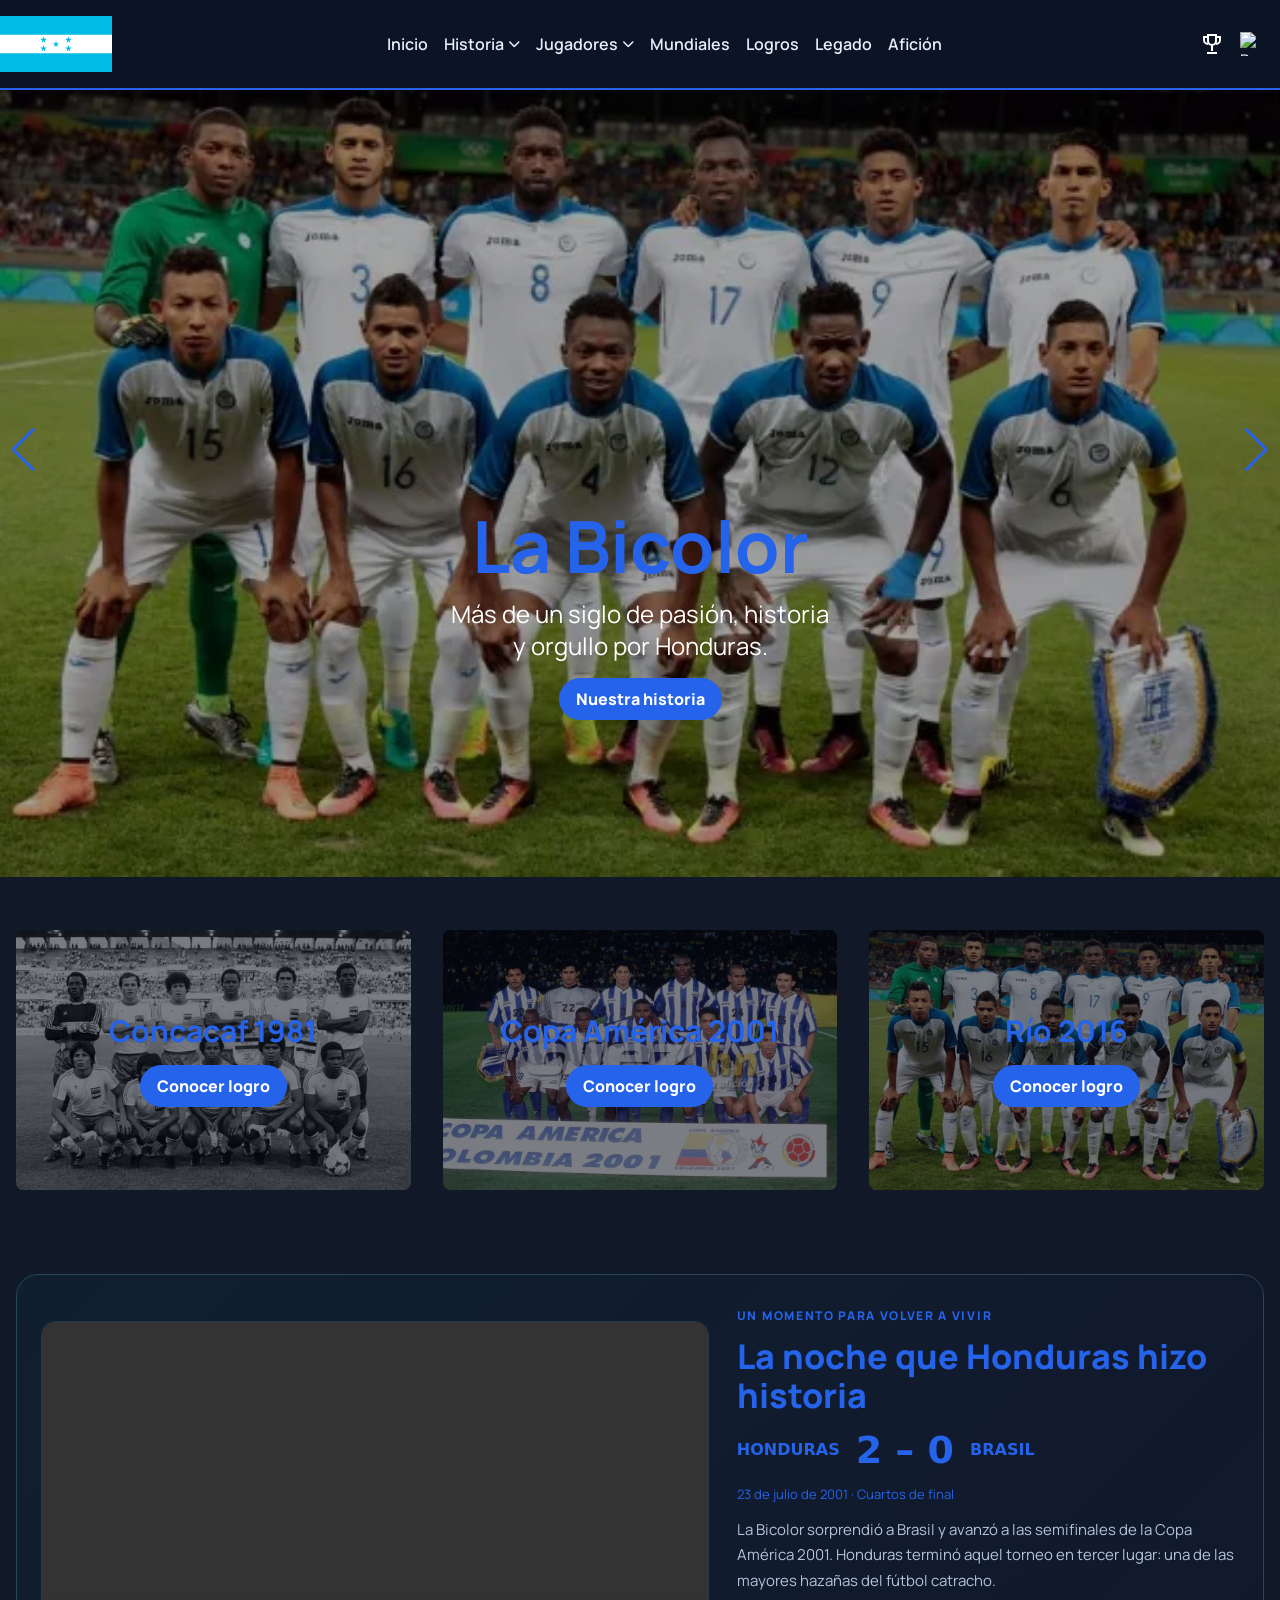
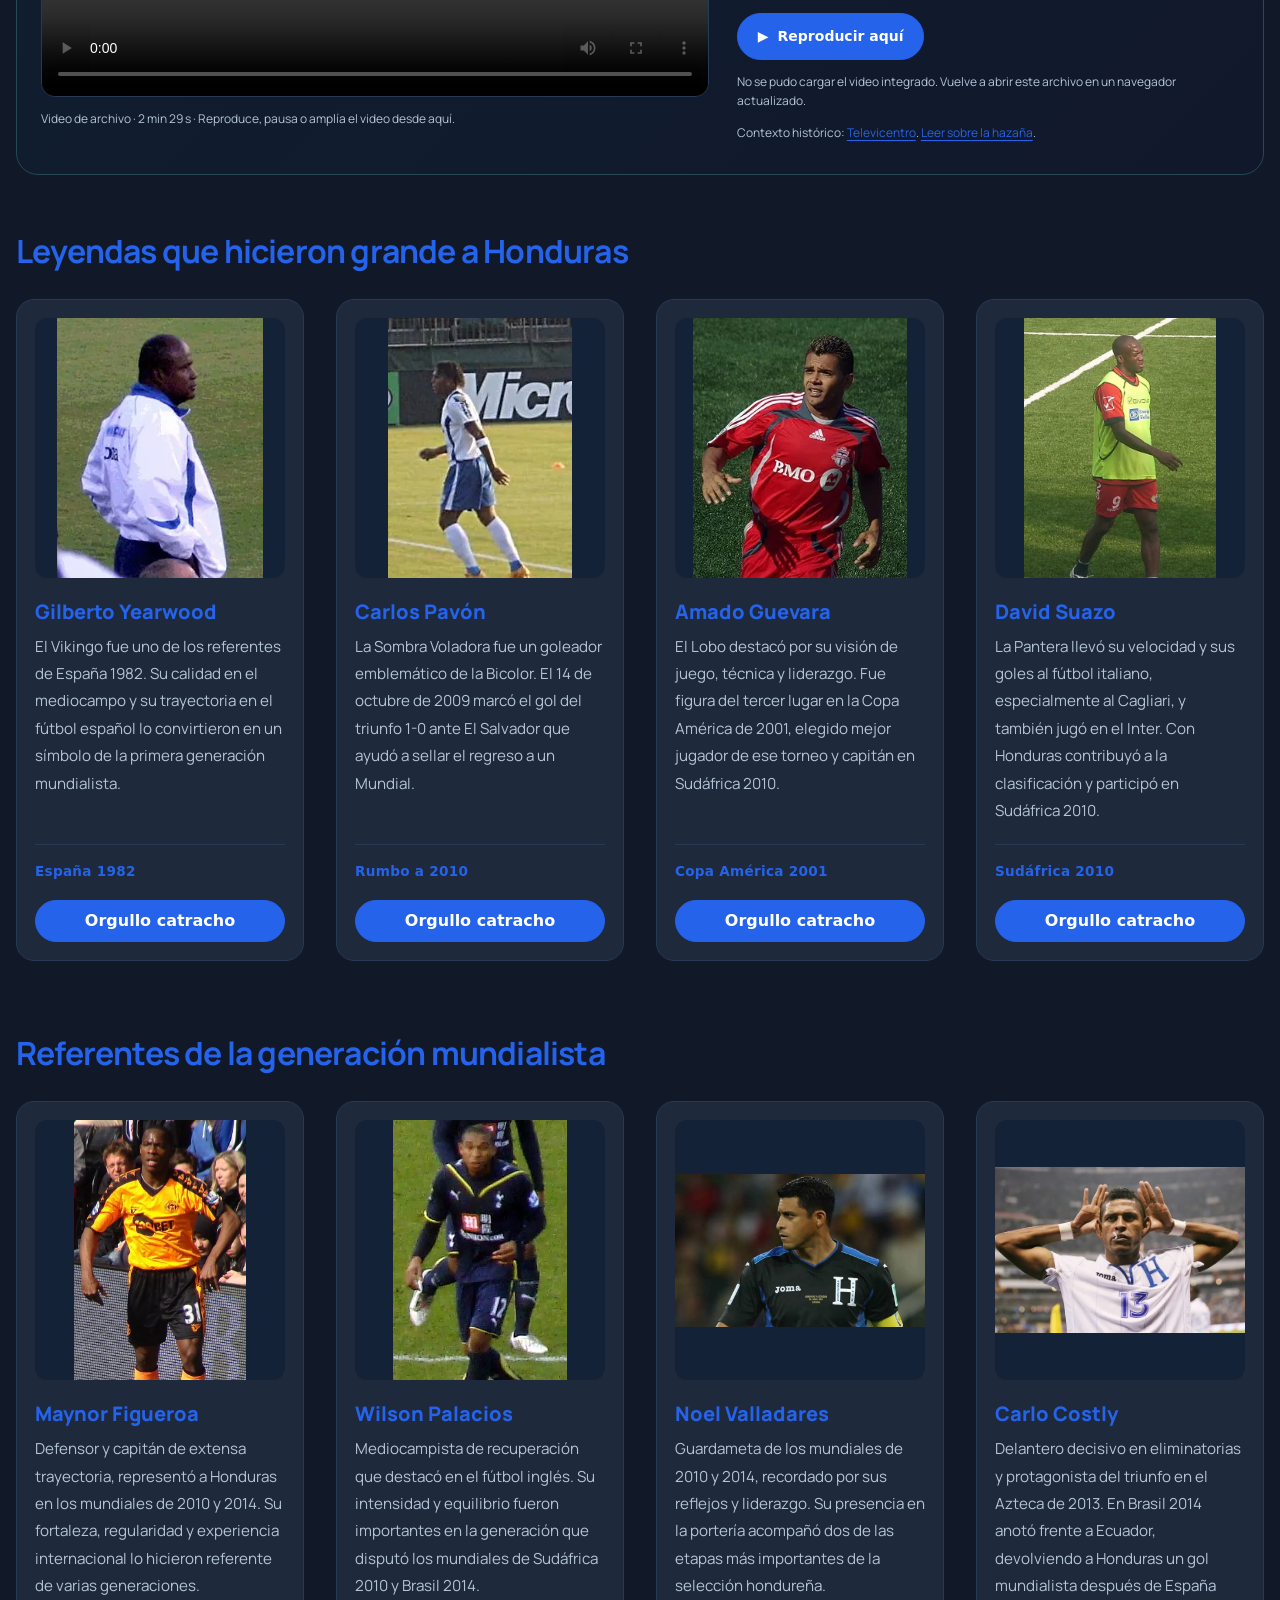
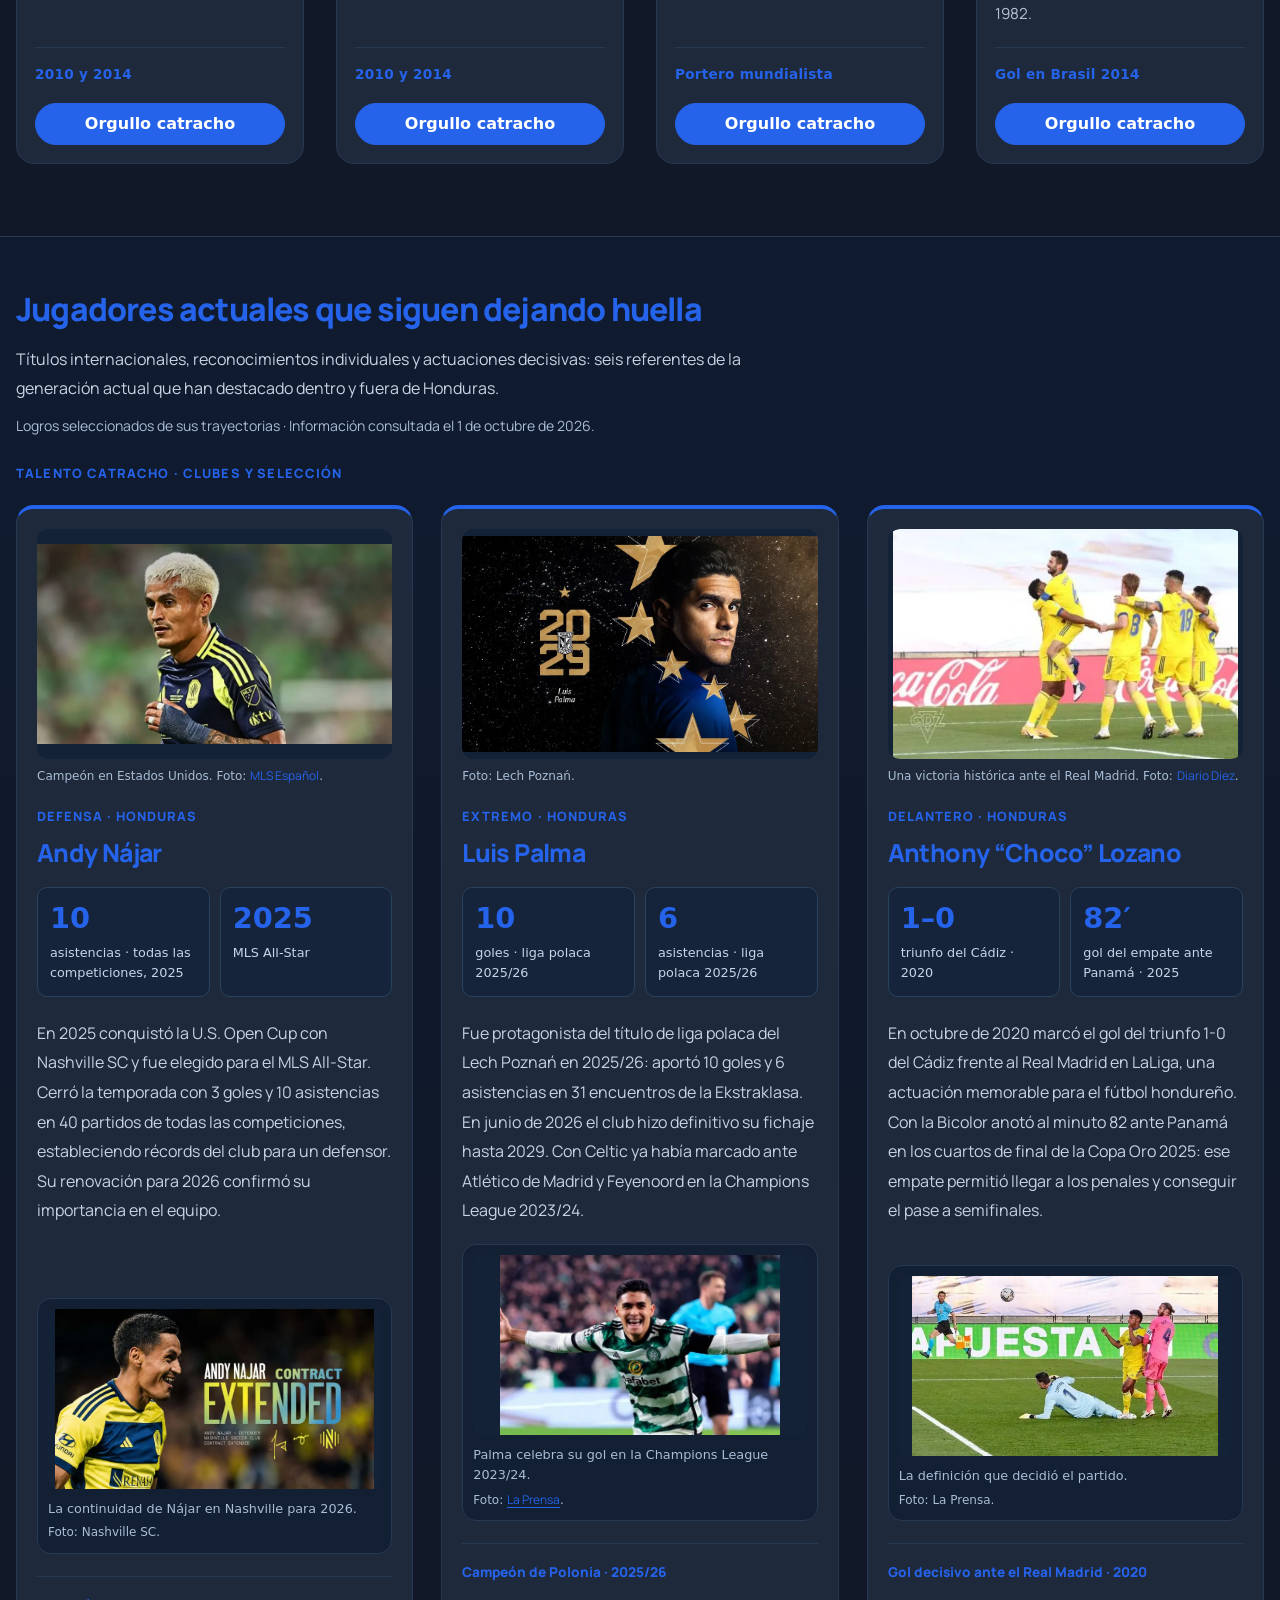
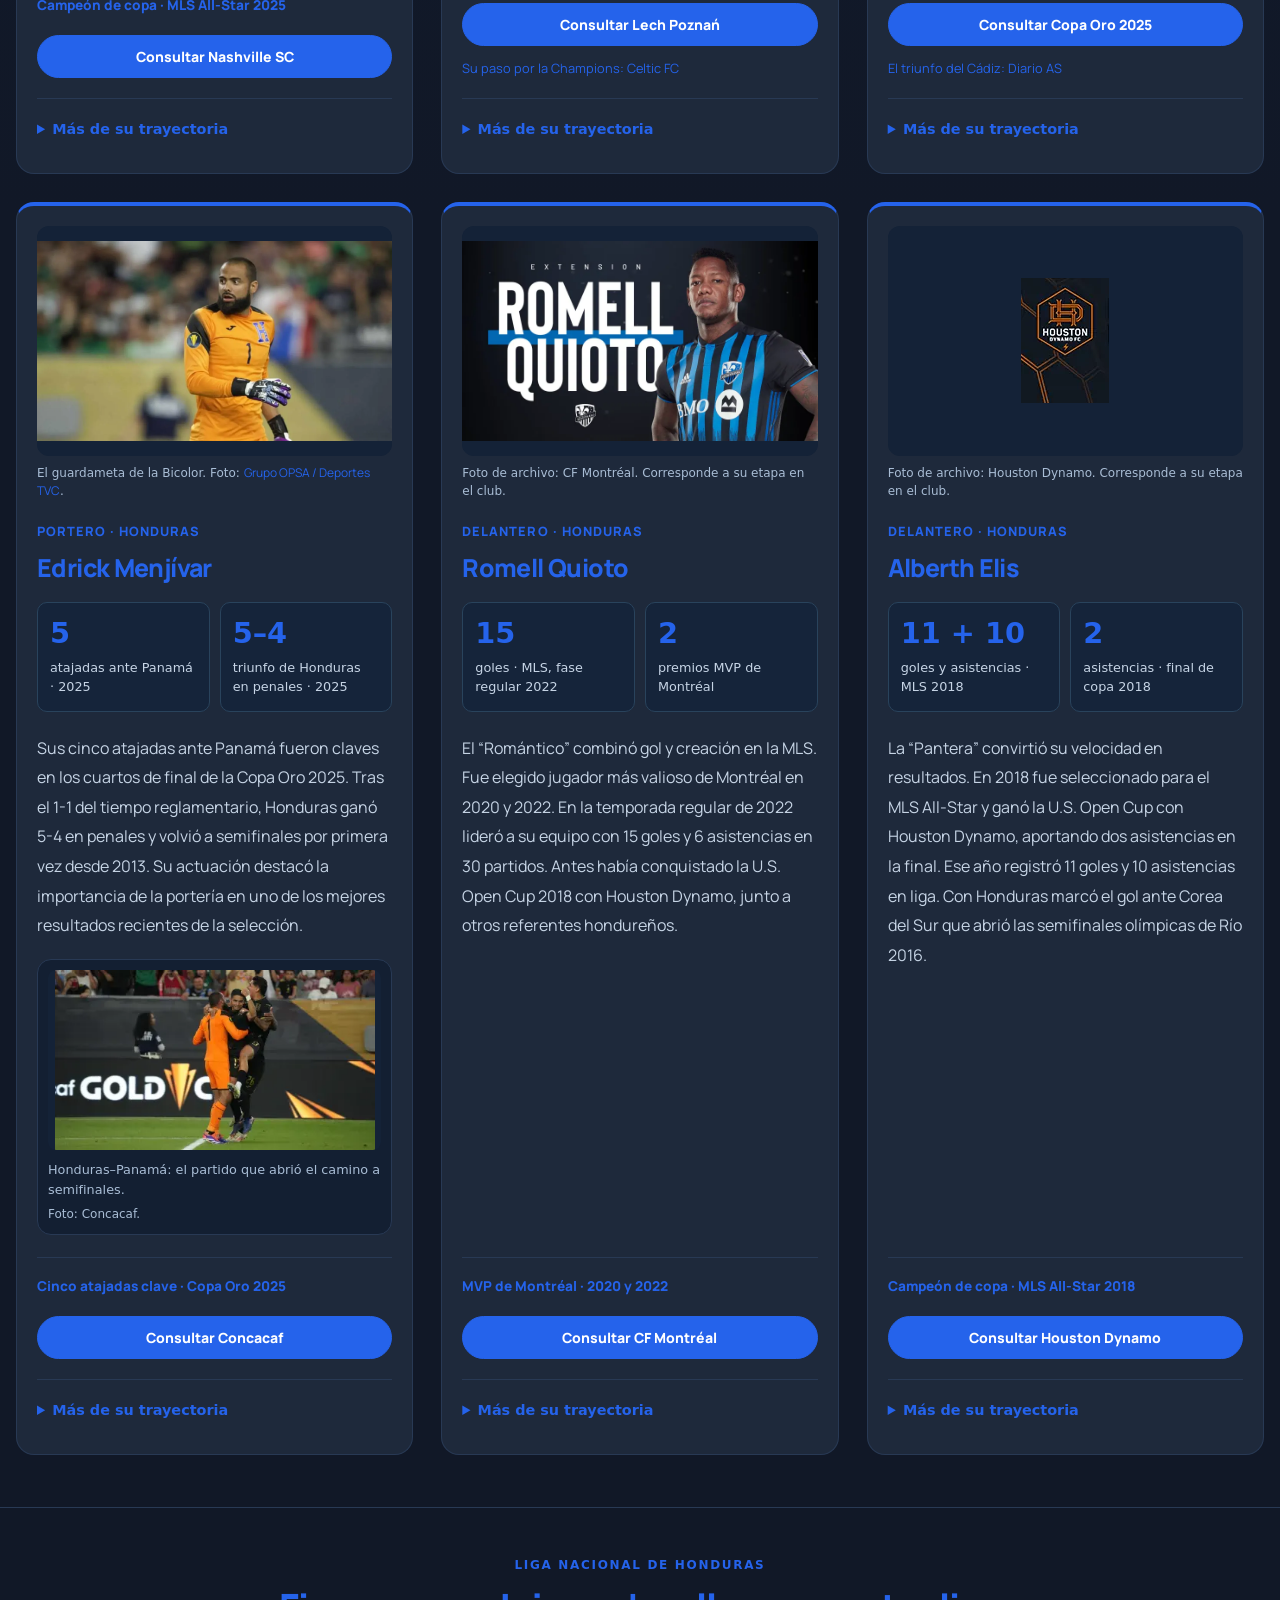
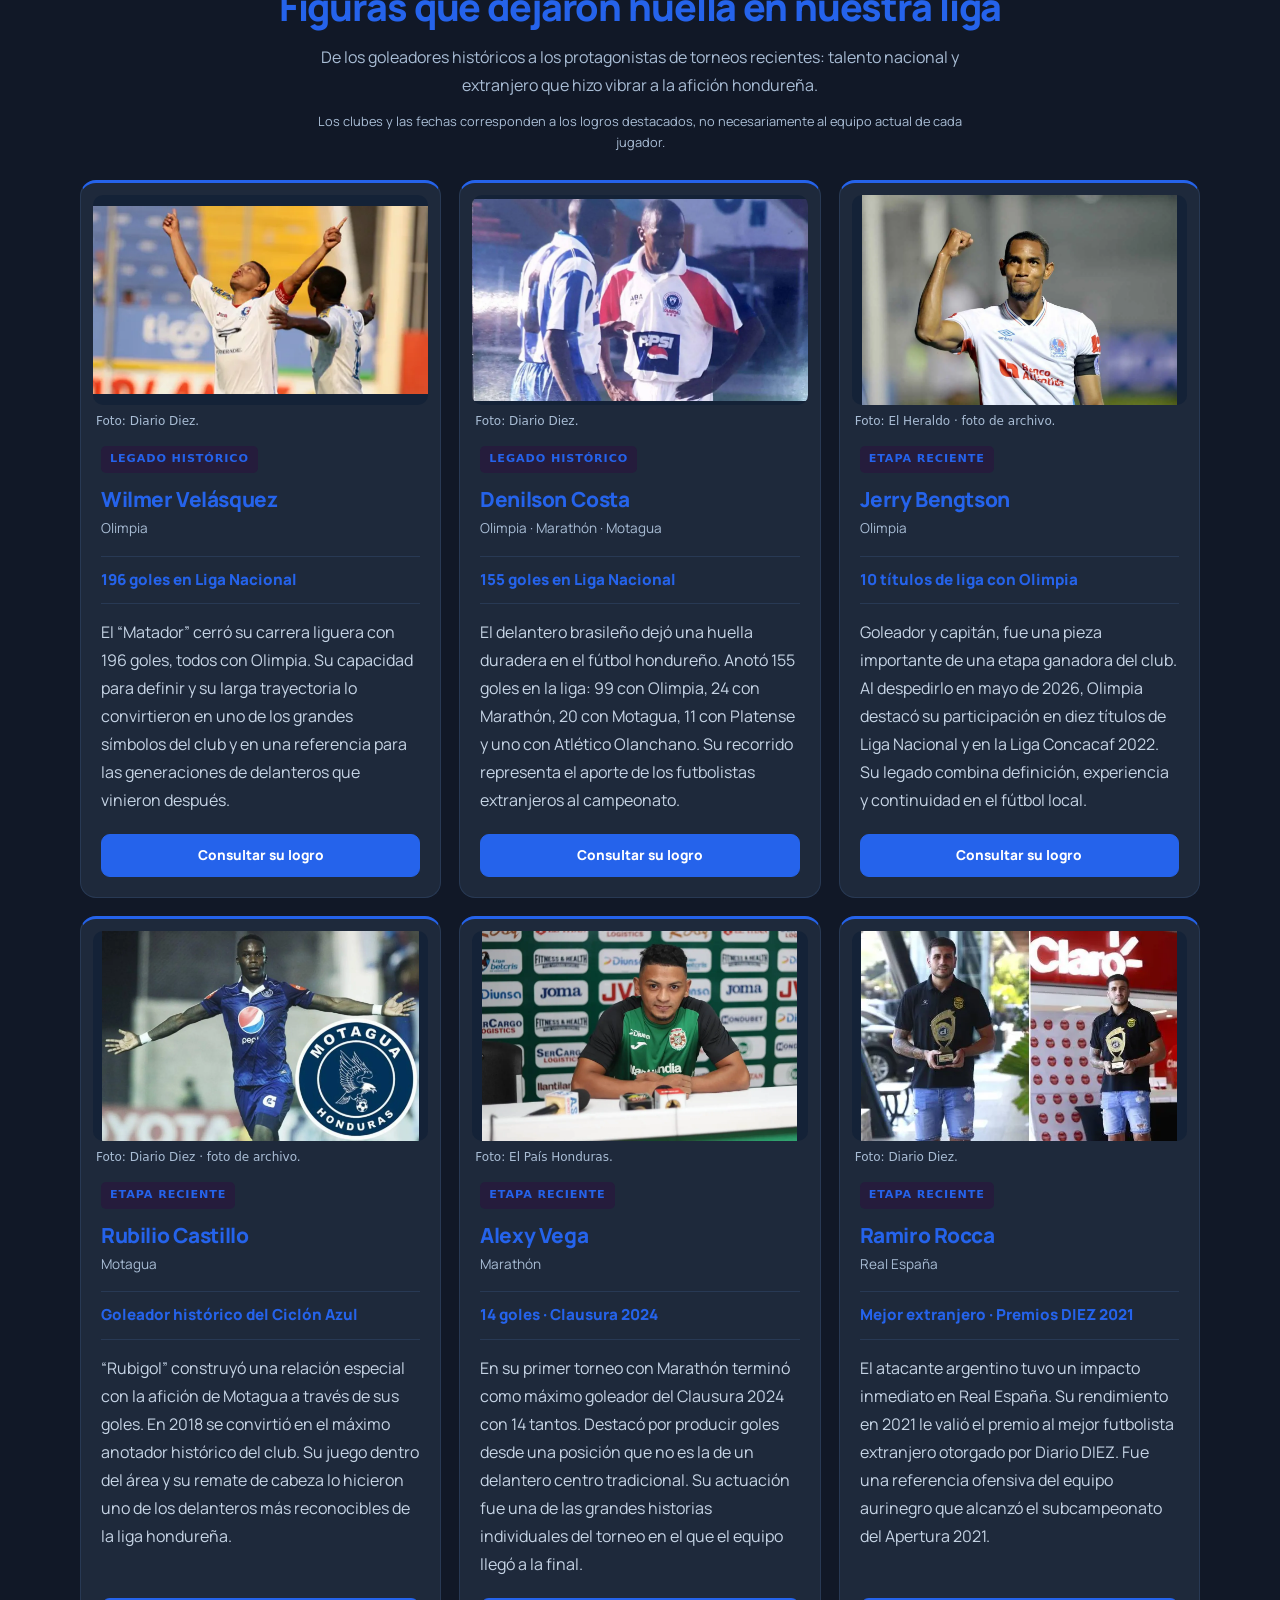
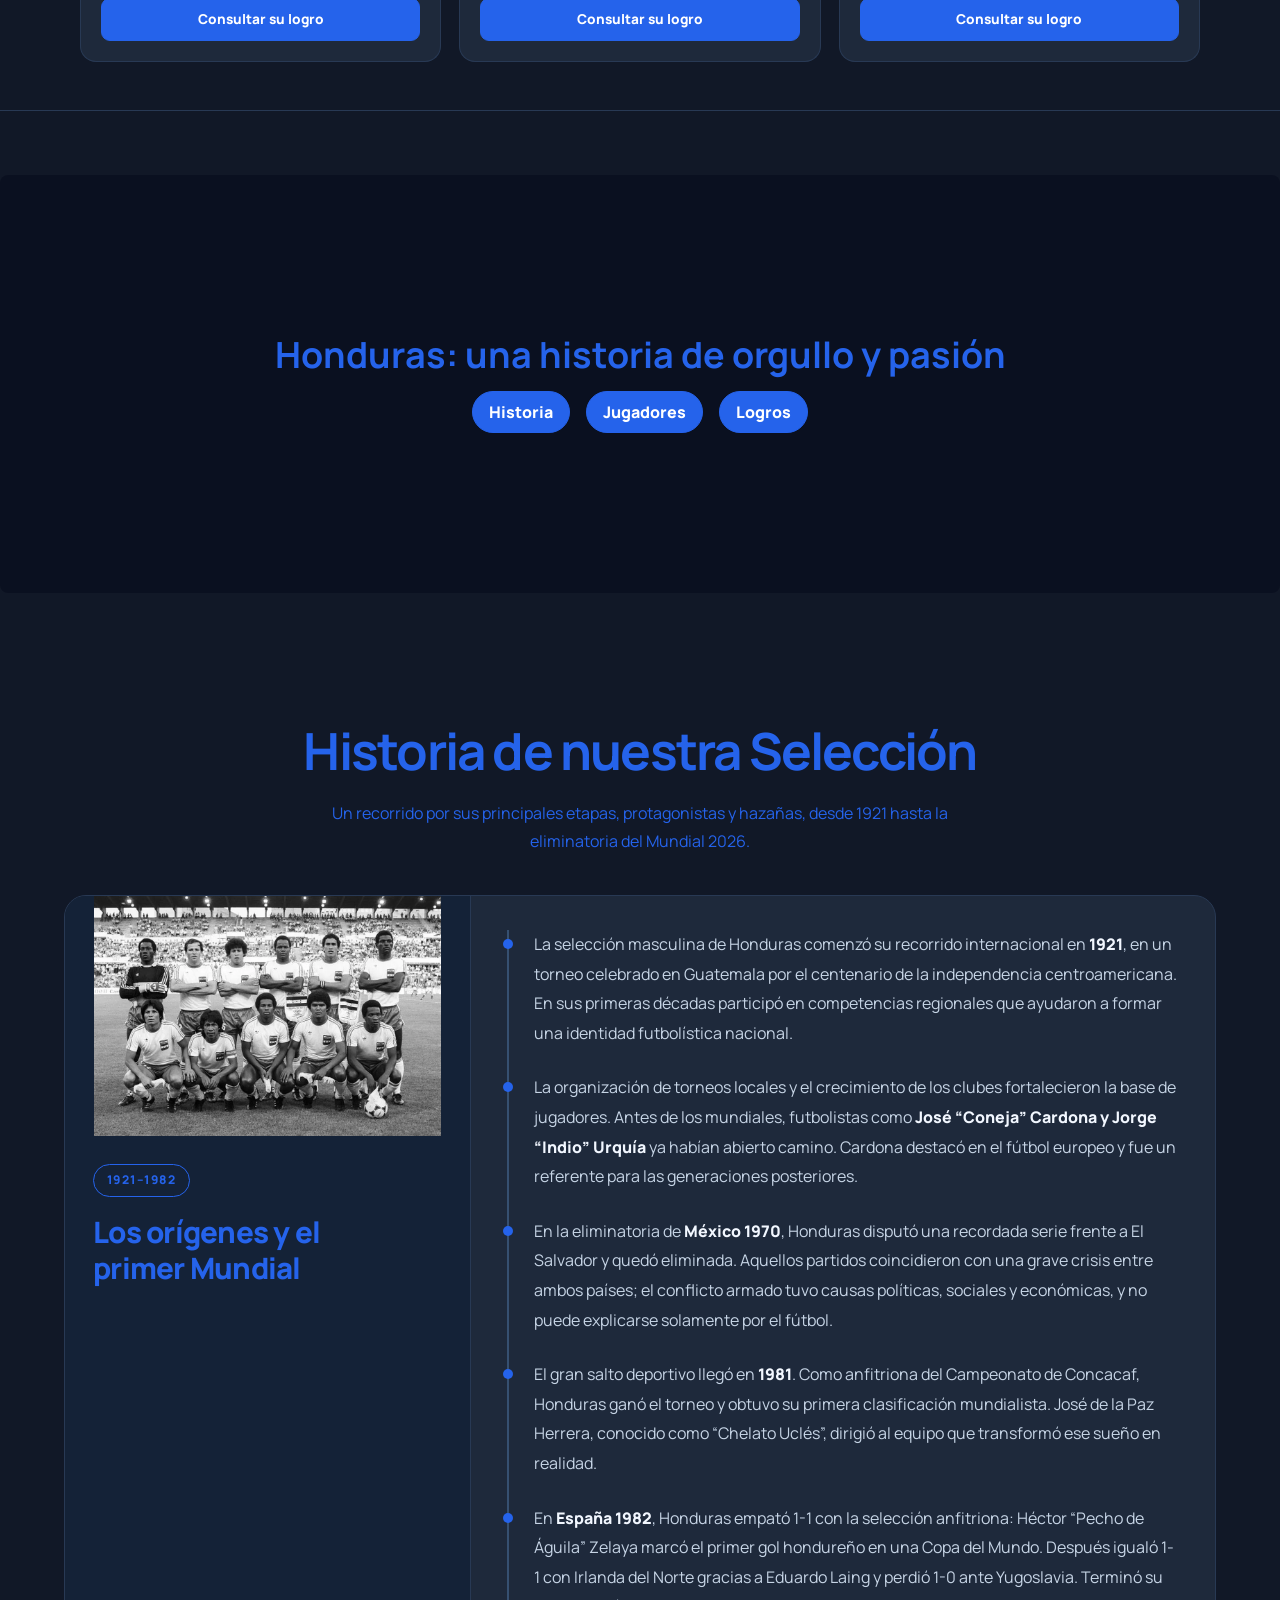
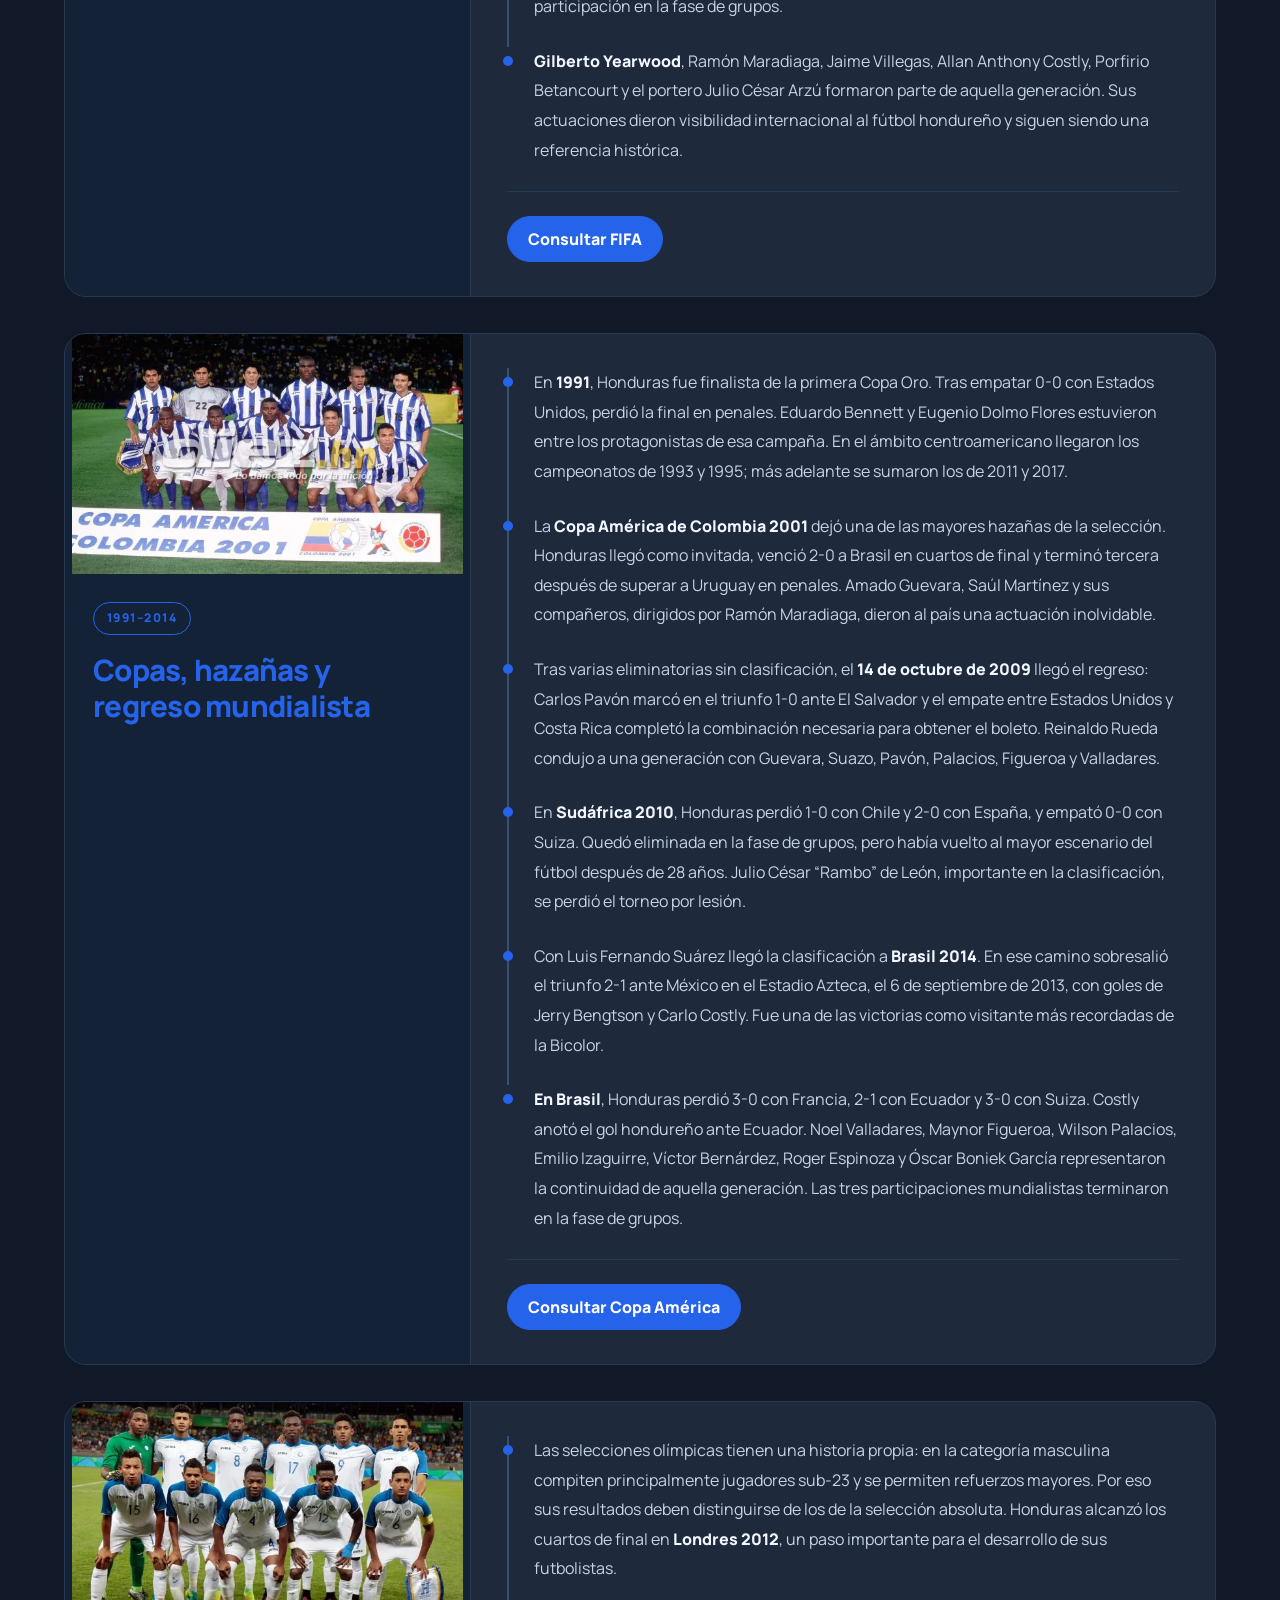
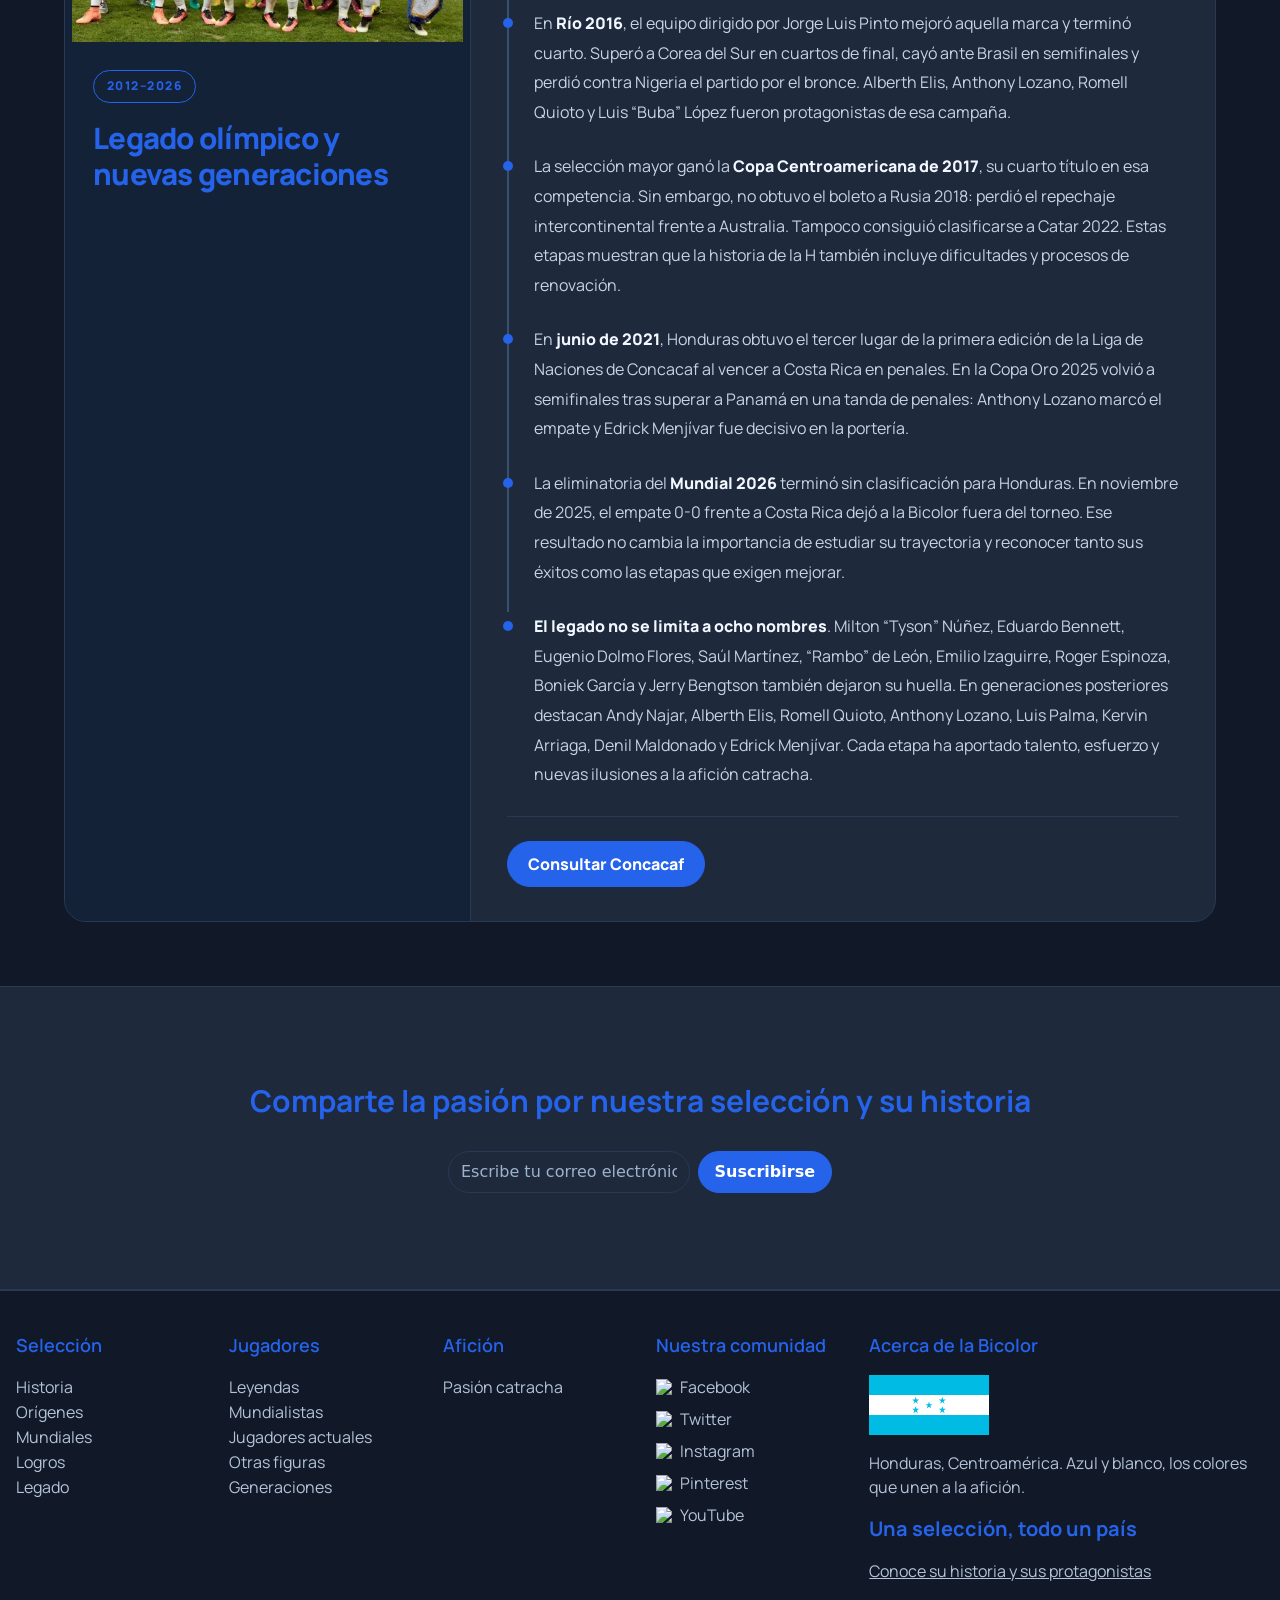
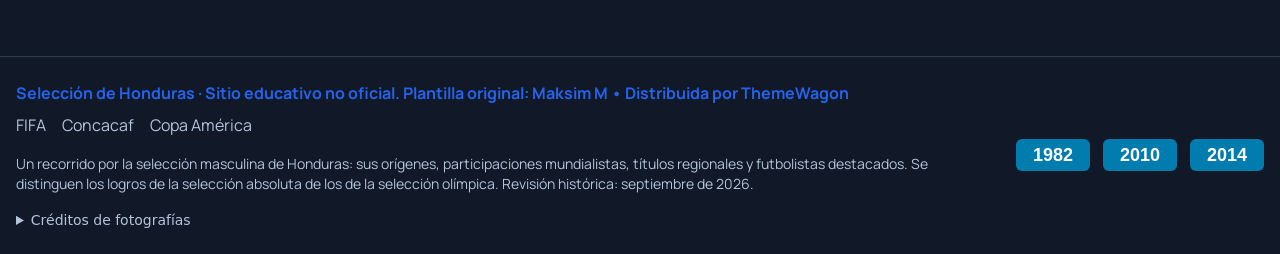
==== commit 2fab300c: "Update index.html" ====
--- a/index.html
+++ b/index.html
@@ -11,7 +11,7 @@
   --color-azul: #2563eb;    /* ←←← AZUL: botones, enlaces y acentos */
   --color-fondo: #111827;   /* ←←← FONDO de la página */
   --color-tarjeta: #1e293b; /* ←←← FONDO de tarjetas */
-  --color-texto: #f1f5f9;   /* ←←← COLOR del texto */
+  --color-texto: #2563eb;   /* ←←← COLOR del texto */
 }
 </style>
 <link rel="stylesheet" href="recursos/estilos.css">
--- a/recursos/estilos.css
+++ b/recursos/estilos.css
@@ -0,0 +1,2901 @@
+@font-face {
+  font-family: 'Manrope';
+  font-style: normal;
+  font-weight: 200;
+  font-display: swap;
+  src: url("fuente-01.ttf") format('truetype');
+}
+@font-face {
+  font-family: 'Manrope';
+  font-style: normal;
+  font-weight: 300;
+  font-display: swap;
+  src: url("fuente-02.ttf") format('truetype');
+}
+@font-face {
+  font-family: 'Manrope';
+  font-style: normal;
+  font-weight: 400;
+  font-display: swap;
+  src: url("fuente-03.ttf") format('truetype');
+}
+@font-face {
+  font-family: 'Manrope';
+  font-style: normal;
+  font-weight: 500;
+  font-display: swap;
+  src: url("fuente-04.ttf") format('truetype');
+}
+@font-face {
+  font-family: 'Manrope';
+  font-style: normal;
+  font-weight: 600;
+  font-display: swap;
+  src: url("fuente-05.ttf") format('truetype');
+}
+@font-face {
+  font-family: 'Manrope';
+  font-style: normal;
+  font-weight: 700;
+  font-display: swap;
+  src: url("fuente-06.ttf") format('truetype');
+}
+@font-face {
+  font-family: 'Manrope';
+  font-style: normal;
+  font-weight: 800;
+  font-display: swap;
+  src: url("fuente-07.ttf") format('truetype');
+}
+
+/*!
+ * Font Awesome Free 6.5.2 by @fontawesome - https://fontawesome.com
+ * License - https://fontawesome.com/license/free (Icons: CC BY 4.0, Fonts: SIL OFL 1.1, Code: MIT License)
+ * Copyright 2024 Fonticons, Inc.
+ */
+.fa{font-family:var(--fa-style-family,"Font Awesome 6 Free");font-weight:var(--fa-style,900)}.fa,.fa-brands,.fa-classic,.fa-regular,.fa-sharp,.fa-solid,.fab,.far,.fas{-moz-osx-font-smoothing:grayscale;-webkit-font-smoothing:antialiased;display:var(--fa-display,inline-block);font-style:normal;font-variant:normal;line-height:1;text-rendering:auto}.fa-classic,.fa-regular,.fa-solid,.far,.fas{font-family:"Font Awesome 6 Free"}.fa-brands,.fab{font-family:"Font Awesome 6 Brands"}.fa-1x{font-size:1em}.fa-2x{font-size:2em}.fa-3x{font-size:3em}.fa-4x{font-size:4em}.fa-5x{font-size:5em}.fa-6x{font-size:6em}.fa-7x{font-size:7em}.fa-8x{font-size:8em}.fa-9x{font-size:9em}.fa-10x{font-size:10em}.fa-2xs{font-size:.625em;line-height:.1em;vertical-align:.225em}.fa-xs{font-size:.75em;line-height:.08333em;vertical-align:.125em}.fa-sm{font-size:.875em;line-height:.07143em;vertical-align:.05357em}.fa-lg{font-size:1.25em;line-height:.05em;vertical-align:-.075em}.fa-xl{font-size:1.5em;line-height:.04167em;vertical-align:-.125em}.fa-2xl{font-size:2em;line-height:.03125em;vertical-align:-.1875em}.fa-fw{text-align:center;width:1.25em}.fa-ul{list-style-type:none;margin-left:var(--fa-li-margin,2.5em);padding-left:0}.fa-ul>li{position:relative}.fa-li{left:calc(var(--fa-li-width, 2em)*-1);position:absolute;text-align:center;width:var(--fa-li-width,2em);line-height:inherit}.fa-border{border-radius:var(--fa-border-radius,.1em);border:var(--fa-border-width,.08em) var(--fa-border-style,solid) var(--fa-border-color,#eee);padding:var(--fa-border-padding,.2em .25em .15em)}.fa-pull-left{float:left;margin-right:var(--fa-pull-margin,.3em)}.fa-pull-right{float:right;margin-left:var(--fa-pull-margin,.3em)}.fa-beat{-webkit-animation-name:fa-beat;animation-name:fa-beat;-webkit-animation-delay:var(--fa-animation-delay,0s);animation-delay:var(--fa-animation-delay,0s);-webkit-animation-direction:var(--fa-animation-direction,normal);animation-direction:var(--fa-animation-direction,normal);-webkit-animation-duration:var(--fa-animation-duration,1s);animation-duration:var(--fa-animation-duration,1s);-webkit-animation-iteration-count:var(--fa-animation-iteration-count,infinite);animation-iteration-count:var(--fa-animation-iteration-count,infinite);-webkit-animation-timing-function:var(--fa-animation-timing,ease-in-out);animation-timing-function:var(--fa-animation-timing,ease-in-out)}.fa-bounce{-webkit-animation-name:fa-bounce;animation-name:fa-bounce;-webkit-animation-delay:var(--fa-animation-delay,0s);animation-delay:var(--fa-animation-delay,0s);-webkit-animation-direction:var(--fa-animation-direction,normal);animation-direction:var(--fa-animation-direction,normal);-webkit-animation-duration:var(--fa-animation-duration,1s);animation-duration:var(--fa-animation-duration,1s);-webkit-animation-iteration-count:var(--fa-animation-iteration-count,infinite);animation-iteration-count:var(--fa-animation-iteration-count,infinite);-webkit-animation-timing-function:var(--fa-animation-timing,cubic-bezier(.28,.84,.42,1));animation-timing-function:var(--fa-animation-timing,cubic-bezier(.28,.84,.42,1))}.fa-fade{-webkit-animation-name:fa-fade;animation-name:fa-fade;-webkit-animation-iteration-count:var(--fa-animation-iteration-count,infinite);animation-iteration-count:var(--fa-animation-iteration-count,infinite);-webkit-animation-timing-function:var(--fa-animation-timing,cubic-bezier(.4,0,.6,1));animation-timing-function:var(--fa-animation-timing,cubic-bezier(.4,0,.6,1))}.fa-beat-fade,.fa-fade{-webkit-animation-delay:var(--fa-animation-delay,0s);animation-delay:var(--fa-animation-delay,0s);-webkit-animation-direction:var(--fa-animation-direction,normal);animation-direction:var(--fa-animation-direction,normal);-webkit-animation-duration:var(--fa-animation-duration,1s);animation-duration:var(--fa-animation-duration,1s)}.fa-beat-fade{-webkit-animation-name:fa-beat-fade;animation-name:fa-beat-fade;-webkit-animation-iteration-count:var(--fa-animation-iteration-count,infinite);animation-iteration-count:var(--fa-animation-iteration-count,infinite);-webkit-animation-timing-function:var(--fa-animation-timing,cubic-bezier(.4,0,.6,1));animation-timing-function:var(--fa-animation-timing,cubic-bezier(.4,0,.6,1))}.fa-flip{-webkit-animation-name:fa-flip;animation-name:fa-flip;-webkit-animation-delay:var(--fa-animation-delay,0s);animation-delay:var(--fa-animation-delay,0s);-webkit-animation-direction:var(--fa-animation-direction,normal);animation-direction:var(--fa-animation-direction,normal);-webkit-animation-duration:var(--fa-animation-duration,1s);animation-duration:var(--fa-animation-duration,1s);-webkit-animation-iteration-count:var(--fa-animation-iteration-count,infinite);animation-iteration-count:var(--fa-animation-iteration-count,infinite);-webkit-animation-timing-function:var(--fa-animation-timing,ease-in-out);animation-timing-function:var(--fa-animation-timing,ease-in-out)}.fa-shake{-webkit-animation-name:fa-shake;animation-name:fa-shake;-webkit-animation-duration:var(--fa-animation-duration,1s);animation-duration:var(--fa-animation-duration,1s);-webkit-animation-iteration-count:var(--fa-animation-iteration-count,infinite);animation-iteration-count:var(--fa-animation-iteration-count,infinite);-webkit-animation-timing-function:var(--fa-animation-timing,linear);animation-timing-function:var(--fa-animation-timing,linear)}.fa-shake,.fa-spin{-webkit-animation-delay:var(--fa-animation-delay,0s);animation-delay:var(--fa-animation-delay,0s);-webkit-animation-direction:var(--fa-animation-direction,normal);animation-direction:var(--fa-animation-direction,normal)}.fa-spin{-webkit-animation-name:fa-spin;animation-name:fa-spin;-webkit-animation-duration:var(--fa-animation-duration,2s);animation-duration:var(--fa-animation-duration,2s);-webkit-animation-iteration-count:var(--fa-animation-iteration-count,infinite);animation-iteration-count:var(--fa-animation-iteration-count,infinite);-webkit-animation-timing-function:var(--fa-animation-timing,linear);animation-timing-function:var(--fa-animation-timing,linear)}.fa-spin-reverse{--fa-animation-direction:reverse}.fa-pulse,.fa-spin-pulse{-webkit-animation-name:fa-spin;animation-name:fa-spin;-webkit-animation-direction:var(--fa-animation-direction,normal);animation-direction:var(--fa-animation-direction,normal);-webkit-animation-duration:var(--fa-animation-duration,1s);animation-duration:var(--fa-animation-duration,1s);-webkit-animation-iteration-count:var(--fa-animation-iteration-count,infinite);animation-iteration-count:var(--fa-animation-iteration-count,infinite);-webkit-animation-timing-function:var(--fa-animation-timing,steps(8));animation-timing-function:var(--fa-animation-timing,steps(8))}@media (prefers-reduced-motion:reduce){.fa-beat,.fa-beat-fade,.fa-bounce,.fa-fade,.fa-flip,.fa-pulse,.fa-shake,.fa-spin,.fa-spin-pulse{-webkit-animation-delay:-1ms;animation-delay:-1ms;-webkit-animation-duration:1ms;animation-duration:1ms;-webkit-animation-iteration-count:1;animation-iteration-count:1;-webkit-transition-delay:0s;transition-delay:0s;-webkit-transition-duration:0s;transition-duration:0s}}@-webkit-keyframes fa-beat{0%,90%{-webkit-transform:scale(1);transform:scale(1)}45%{-webkit-transform:scale(var(--fa-beat-scale,1.25));transform:scale(var(--fa-beat-scale,1.25))}}@keyframes fa-beat{0%,90%{-webkit-transform:scale(1);transform:scale(1)}45%{-webkit-transform:scale(var(--fa-beat-scale,1.25));transform:scale(var(--fa-beat-scale,1.25))}}@-webkit-keyframes fa-bounce{0%{-webkit-transform:scale(1) translateY(0);transform:scale(1) translateY(0)}10%{-webkit-transform:scale(var(--fa-bounce-start-scale-x,1.1),var(--fa-bounce-start-scale-y,.9)) translateY(0);transform:scale(var(--fa-bounce-start-scale-x,1.1),var(--fa-bounce-start-scale-y,.9)) translateY(0)}30%{-webkit-transform:scale(var(--fa-bounce-jump-scale-x,.9),var(--fa-bounce-jump-scale-y,1.1)) translateY(var(--fa-bounce-height,-.5em));transform:scale(var(--fa-bounce-jump-scale-x,.9),var(--fa-bounce-jump-scale-y,1.1)) translateY(var(--fa-bounce-height,-.5em))}50%{-webkit-transform:scale(var(--fa-bounce-land-scale-x,1.05),var(--fa-bounce-land-scale-y,.95)) translateY(0);transform:scale(var(--fa-bounce-land-scale-x,1.05),var(--fa-bounce-land-scale-y,.95)) translateY(0)}57%{-webkit-transform:scale(1) translateY(var(--fa-bounce-rebound,-.125em));transform:scale(1) translateY(var(--fa-bounce-rebound,-.125em))}64%{-webkit-transform:scale(1) translateY(0);transform:scale(1) translateY(0)}to{-webkit-transform:scale(1) translateY(0);transform:scale(1) translateY(0)}}@keyframes fa-bounce{0%{-webkit-transform:scale(1) translateY(0);transform:scale(1) translateY(0)}10%{-webkit-transform:scale(var(--fa-bounce-start-scale-x,1.1),var(--fa-bounce-start-scale-y,.9)) translateY(0);transform:scale(var(--fa-bounce-start-scale-x,1.1),var(--fa-bounce-start-scale-y,.9)) translateY(0)}30%{-webkit-transform:scale(var(--fa-bounce-jump-scale-x,.9),var(--fa-bounce-jump-scale-y,1.1)) translateY(var(--fa-bounce-height,-.5em));transform:scale(var(--fa-bounce-jump-scale-x,.9),var(--fa-bounce-jump-scale-y,1.1)) translateY(var(--fa-bounce-height,-.5em))}50%{-webkit-transform:scale(var(--fa-bounce-land-scale-x,1.05),var(--fa-bounce-land-scale-y,.95)) translateY(0);transform:scale(var(--fa-bounce-land-scale-x,1.05),var(--fa-bounce-land-scale-y,.95)) translateY(0)}57%{-webkit-transform:scale(1) translateY(var(--fa-bounce-rebound,-.125em));transform:scale(1) translateY(var(--fa-bounce-rebound,-.125em))}64%{-webkit-transform:scale(1) translateY(0);transform:scale(1) translateY(0)}to{-webkit-transform:scale(1) translateY(0);transform:scale(1) translateY(0)}}@-webkit-keyframes fa-fade{50%{opacity:var(--fa-fade-opacity,.4)}}@keyframes fa-fade{50%{opacity:var(--fa-fade-opacity,.4)}}@-webkit-keyframes fa-beat-fade{0%,to{opacity:var(--fa-beat-fade-opacity,.4);-webkit-transform:scale(1);transform:scale(1)}50%{opacity:1;-webkit-transform:scale(var(--fa-beat-fade-scale,1.125));transform:scale(var(--fa-beat-fade-scale,1.125))}}@keyframes fa-beat-fade{0%,to{opacity:var(--fa-beat-fade-opacity,.4);-webkit-transform:scale(1);transform:scale(1)}50%{opacity:1;-webkit-transform:scale(var(--fa-beat-fade-scale,1.125));transform:scale(var(--fa-beat-fade-scale,1.125))}}@-webkit-keyframes fa-flip{50%{-webkit-transform:rotate3d(var(--fa-flip-x,0),var(--fa-flip-y,1),var(--fa-flip-z,0),var(--fa-flip-angle,-180deg));transform:rotate3d(var(--fa-flip-x,0),var(--fa-flip-y,1),var(--fa-flip-z,0),var(--fa-flip-angle,-180deg))}}@keyframes fa-flip{50%{-webkit-transform:rotate3d(var(--fa-flip-x,0),var(--fa-flip-y,1),var(--fa-flip-z,0),var(--fa-flip-angle,-180deg));transform:rotate3d(var(--fa-flip-x,0),var(--fa-flip-y,1),var(--fa-flip-z,0),var(--fa-flip-angle,-180deg))}}@-webkit-keyframes fa-shake{0%{-webkit-transform:rotate(-15deg);transform:rotate(-15deg)}4%{-webkit-transform:rotate(15deg);transform:rotate(15deg)}8%,24%{-webkit-transform:rotate(-18deg);transform:rotate(-18deg)}12%,28%{-webkit-transform:rotate(18deg);transform:rotate(18deg)}16%{-webkit-transform:rotate(-22deg);transform:rotate(-22deg)}20%{-webkit-transform:rotate(22deg);transform:rotate(22deg)}32%{-webkit-transform:rotate(-12deg);transform:rotate(-12deg)}36%{-webkit-transform:rotate(12deg);transform:rotate(12deg)}40%,to{-webkit-transform:rotate(0deg);transform:rotate(0deg)}}@keyframes fa-shake{0%{-webkit-transform:rotate(-15deg);transform:rotate(-15deg)}4%{-webkit-transform:rotate(15deg);transform:rotate(15deg)}8%,24%{-webkit-transform:rotate(-18deg);transform:rotate(-18deg)}12%,28%{-webkit-transform:rotate(18deg);transform:rotate(18deg)}16%{-webkit-transform:rotate(-22deg);transform:rotate(-22deg)}20%{-webkit-transform:rotate(22deg);transform:rotate(22deg)}32%{-webkit-transform:rotate(-12deg);transform:rotate(-12deg)}36%{-webkit-transform:rotate(12deg);transform:rotate(12deg)}40%,to{-webkit-transform:rotate(0deg);transform:rotate(0deg)}}@-webkit-keyframes fa-spin{0%{-webkit-transform:rotate(0deg);transform:rotate(0deg)}to{-webkit-transform:rotate(1turn);transform:rotate(1turn)}}@keyframes fa-spin{0%{-webkit-transform:rotate(0deg);transform:rotate(0deg)}to{-webkit-transform:rotate(1turn);transform:rotate(1turn)}}.fa-rotate-90{-webkit-transform:rotate(90deg);transform:rotate(90deg)}.fa-rotate-180{-webkit-transform:rotate(180deg);transform:rotate(180deg)}.fa-rotate-270{-webkit-transform:rotate(270deg);transform:rotate(270deg)}.fa-flip-horizontal{-webkit-transform:scaleX(-1);transform:scaleX(-1)}.fa-flip-vertical{-webkit-transform:scaleY(-1);transform:scaleY(-1)}.fa-flip-both,.fa-flip-horizontal.fa-flip-vertical{-webkit-transform:scale(-1);transform:scale(-1)}.fa-rotate-by{-webkit-transform:rotate(var(--fa-rotate-angle,0));transform:rotate(var(--fa-rotate-angle,0))}.fa-stack{display:inline-block;height:2em;line-height:2em;position:relative;vertical-align:middle;width:2.5em}.fa-stack-1x,.fa-stack-2x{left:0;position:absolute;text-align:center;width:100%;z-index:var(--fa-stack-z-index,auto)}.fa-stack-1x{line-height:inherit}.fa-stack-2x{font-size:2em}.fa-inverse{color:var(--fa-inverse,#fff)}
+.fa-0:before{content:"\30"}.fa-1:before{content:"\31"}.fa-2:before{content:"\32"}.fa-3:before{content:"\33"}.fa-4:before{content:"\34"}.fa-5:before{content:"\35"}.fa-6:before{content:"\36"}.fa-7:before{content:"\37"}.fa-8:before{content:"\38"}.fa-9:before{content:"\39"}.fa-fill-drip:before{content:"\f576"}.fa-arrows-to-circle:before{content:"\e4bd"}.fa-chevron-circle-right:before,.fa-circle-chevron-right:before{content:"\f138"}.fa-at:before{content:"\40"}.fa-trash-alt:before,.fa-trash-can:before{content:"\f2ed"}.fa-text-height:before{content:"\f034"}.fa-user-times:before,.fa-user-xmark:before{content:"\f235"}.fa-stethoscope:before{content:"\f0f1"}.fa-comment-alt:before,.fa-message:before{content:"\f27a"}.fa-info:before{content:"\f129"}.fa-compress-alt:before,.fa-down-left-and-up-right-to-center:before{content:"\f422"}.fa-explosion:before{content:"\e4e9"}.fa-file-alt:before,.fa-file-lines:before,.fa-file-text:before{content:"\f15c"}.fa-wave-square:before{content:"\f83e"}.fa-ring:before{content:"\f70b"}.fa-building-un:before{content:"\e4d9"}.fa-dice-three:before{content:"\f527"}.fa-calendar-alt:before,.fa-calendar-days:before{content:"\f073"}.fa-anchor-circle-check:before{content:"\e4aa"}.fa-building-circle-arrow-right:before{content:"\e4d1"}.fa-volleyball-ball:before,.fa-volleyball:before{content:"\f45f"}.fa-arrows-up-to-line:before{content:"\e4c2"}.fa-sort-desc:before,.fa-sort-down:before{content:"\f0dd"}.fa-circle-minus:before,.fa-minus-circle:before{content:"\f056"}.fa-door-open:before{content:"\f52b"}.fa-right-from-bracket:before,.fa-sign-out-alt:before{content:"\f2f5"}.fa-atom:before{content:"\f5d2"}.fa-soap:before{content:"\e06e"}.fa-heart-music-camera-bolt:before,.fa-icons:before{content:"\f86d"}.fa-microphone-alt-slash:before,.fa-microphone-lines-slash:before{content:"\f539"}.fa-bridge-circle-check:before{content:"\e4c9"}.fa-pump-medical:before{content:"\e06a"}.fa-fingerprint:before{content:"\f577"}.fa-hand-point-right:before{content:"\f0a4"}.fa-magnifying-glass-location:before,.fa-search-location:before{content:"\f689"}.fa-forward-step:before,.fa-step-forward:before{content:"\f051"}.fa-face-smile-beam:before,.fa-smile-beam:before{content:"\f5b8"}.fa-flag-checkered:before{content:"\f11e"}.fa-football-ball:before,.fa-football:before{content:"\f44e"}.fa-school-circle-exclamation:before{content:"\e56c"}.fa-crop:before{content:"\f125"}.fa-angle-double-down:before,.fa-angles-down:before{content:"\f103"}.fa-users-rectangle:before{content:"\e594"}.fa-people-roof:before{content:"\e537"}.fa-people-line:before{content:"\e534"}.fa-beer-mug-empty:before,.fa-beer:before{content:"\f0fc"}.fa-diagram-predecessor:before{content:"\e477"}.fa-arrow-up-long:before,.fa-long-arrow-up:before{content:"\f176"}.fa-burn:before,.fa-fire-flame-simple:before{content:"\f46a"}.fa-male:before,.fa-person:before{content:"\f183"}.fa-laptop:before{content:"\f109"}.fa-file-csv:before{content:"\f6dd"}.fa-menorah:before{content:"\f676"}.fa-truck-plane:before{content:"\e58f"}.fa-record-vinyl:before{content:"\f8d9"}.fa-face-grin-stars:before,.fa-grin-stars:before{content:"\f587"}.fa-bong:before{content:"\f55c"}.fa-pastafarianism:before,.fa-spaghetti-monster-flying:before{content:"\f67b"}.fa-arrow-down-up-across-line:before{content:"\e4af"}.fa-spoon:before,.fa-utensil-spoon:before{content:"\f2e5"}.fa-jar-wheat:before{content:"\e517"}.fa-envelopes-bulk:before,.fa-mail-bulk:before{content:"\f674"}.fa-file-circle-exclamation:before{content:"\e4eb"}.fa-circle-h:before,.fa-hospital-symbol:before{content:"\f47e"}.fa-pager:before{content:"\f815"}.fa-address-book:before,.fa-contact-book:before{content:"\f2b9"}.fa-strikethrough:before{content:"\f0cc"}.fa-k:before{content:"\4b"}.fa-landmark-flag:before{content:"\e51c"}.fa-pencil-alt:before,.fa-pencil:before{content:"\f303"}.fa-backward:before{content:"\f04a"}.fa-caret-right:before{content:"\f0da"}.fa-comments:before{content:"\f086"}.fa-file-clipboard:before,.fa-paste:before{content:"\f0ea"}.fa-code-pull-request:before{content:"\e13c"}.fa-clipboard-list:before{content:"\f46d"}.fa-truck-loading:before,.fa-truck-ramp-box:before{content:"\f4de"}.fa-user-check:before{content:"\f4fc"}.fa-vial-virus:before{content:"\e597"}.fa-sheet-plastic:before{content:"\e571"}.fa-blog:before{content:"\f781"}.fa-user-ninja:before{content:"\f504"}.fa-person-arrow-up-from-line:before{content:"\e539"}.fa-scroll-torah:before,.fa-torah:before{content:"\f6a0"}.fa-broom-ball:before,.fa-quidditch-broom-ball:before,.fa-quidditch:before{content:"\f458"}.fa-toggle-off:before{content:"\f204"}.fa-archive:before,.fa-box-archive:before{content:"\f187"}.fa-person-drowning:before{content:"\e545"}.fa-arrow-down-9-1:before,.fa-sort-numeric-desc:before,.fa-sort-numeric-down-alt:before{content:"\f886"}.fa-face-grin-tongue-squint:before,.fa-grin-tongue-squint:before{content:"\f58a"}.fa-spray-can:before{content:"\f5bd"}.fa-truck-monster:before{content:"\f63b"}.fa-w:before{content:"\57"}.fa-earth-africa:before,.fa-globe-africa:before{content:"\f57c"}.fa-rainbow:before{content:"\f75b"}.fa-circle-notch:before{content:"\f1ce"}.fa-tablet-alt:before,.fa-tablet-screen-button:before{content:"\f3fa"}.fa-paw:before{content:"\f1b0"}.fa-cloud:before{content:"\f0c2"}.fa-trowel-bricks:before{content:"\e58a"}.fa-face-flushed:before,.fa-flushed:before{content:"\f579"}.fa-hospital-user:before{content:"\f80d"}.fa-tent-arrow-left-right:before{content:"\e57f"}.fa-gavel:before,.fa-legal:before{content:"\f0e3"}.fa-binoculars:before{content:"\f1e5"}.fa-microphone-slash:before{content:"\f131"}.fa-box-tissue:before{content:"\e05b"}.fa-motorcycle:before{content:"\f21c"}.fa-bell-concierge:before,.fa-concierge-bell:before{content:"\f562"}.fa-pen-ruler:before,.fa-pencil-ruler:before{content:"\f5ae"}.fa-people-arrows-left-right:before,.fa-people-arrows:before{content:"\e068"}.fa-mars-and-venus-burst:before{content:"\e523"}.fa-caret-square-right:before,.fa-square-caret-right:before{content:"\f152"}.fa-cut:before,.fa-scissors:before{content:"\f0c4"}.fa-sun-plant-wilt:before{content:"\e57a"}.fa-toilets-portable:before{content:"\e584"}.fa-hockey-puck:before{content:"\f453"}.fa-table:before{content:"\f0ce"}.fa-magnifying-glass-arrow-right:before{content:"\e521"}.fa-digital-tachograph:before,.fa-tachograph-digital:before{content:"\f566"}.fa-users-slash:before{content:"\e073"}.fa-clover:before{content:"\e139"}.fa-mail-reply:before,.fa-reply:before{content:"\f3e5"}.fa-star-and-crescent:before{content:"\f699"}.fa-house-fire:before{content:"\e50c"}.fa-minus-square:before,.fa-square-minus:before{content:"\f146"}.fa-helicopter:before{content:"\f533"}.fa-compass:before{content:"\f14e"}.fa-caret-square-down:before,.fa-square-caret-down:before{content:"\f150"}.fa-file-circle-question:before{content:"\e4ef"}.fa-laptop-code:before{content:"\f5fc"}.fa-swatchbook:before{content:"\f5c3"}.fa-prescription-bottle:before{content:"\f485"}.fa-bars:before,.fa-navicon:before{content:"\f0c9"}.fa-people-group:before{content:"\e533"}.fa-hourglass-3:before,.fa-hourglass-end:before{content:"\f253"}.fa-heart-broken:before,.fa-heart-crack:before{content:"\f7a9"}.fa-external-link-square-alt:before,.fa-square-up-right:before{content:"\f360"}.fa-face-kiss-beam:before,.fa-kiss-beam:before{content:"\f597"}.fa-film:before{content:"\f008"}.fa-ruler-horizontal:before{content:"\f547"}.fa-people-robbery:before{content:"\e536"}.fa-lightbulb:before{content:"\f0eb"}.fa-caret-left:before{content:"\f0d9"}.fa-circle-exclamation:before,.fa-exclamation-circle:before{content:"\f06a"}.fa-school-circle-xmark:before{content:"\e56d"}.fa-arrow-right-from-bracket:before,.fa-sign-out:before{content:"\f08b"}.fa-chevron-circle-down:before,.fa-circle-chevron-down:before{content:"\f13a"}.fa-unlock-alt:before,.fa-unlock-keyhole:before{content:"\f13e"}.fa-cloud-showers-heavy:before{content:"\f740"}.fa-headphones-alt:before,.fa-headphones-simple:before{content:"\f58f"}.fa-sitemap:before{content:"\f0e8"}.fa-circle-dollar-to-slot:before,.fa-donate:before{content:"\f4b9"}.fa-memory:before{content:"\f538"}.fa-road-spikes:before{content:"\e568"}.fa-fire-burner:before{content:"\e4f1"}.fa-flag:before{content:"\f024"}.fa-hanukiah:before{content:"\f6e6"}.fa-feather:before{content:"\f52d"}.fa-volume-down:before,.fa-volume-low:before{content:"\f027"}.fa-comment-slash:before{content:"\f4b3"}.fa-cloud-sun-rain:before{content:"\f743"}.fa-compress:before{content:"\f066"}.fa-wheat-alt:before,.fa-wheat-awn:before{content:"\e2cd"}.fa-ankh:before{content:"\f644"}.fa-hands-holding-child:before{content:"\e4fa"}.fa-asterisk:before{content:"\2a"}.fa-check-square:before,.fa-square-check:before{content:"\f14a"}.fa-peseta-sign:before{content:"\e221"}.fa-header:before,.fa-heading:before{content:"\f1dc"}.fa-ghost:before{content:"\f6e2"}.fa-list-squares:before,.fa-list:before{content:"\f03a"}.fa-phone-square-alt:before,.fa-square-phone-flip:before{content:"\f87b"}.fa-cart-plus:before{content:"\f217"}.fa-gamepad:before{content:"\f11b"}.fa-circle-dot:before,.fa-dot-circle:before{content:"\f192"}.fa-dizzy:before,.fa-face-dizzy:before{content:"\f567"}.fa-egg:before{content:"\f7fb"}.fa-house-medical-circle-xmark:before{content:"\e513"}.fa-campground:before{content:"\f6bb"}.fa-folder-plus:before{content:"\f65e"}.fa-futbol-ball:before,.fa-futbol:before,.fa-soccer-ball:before{content:"\f1e3"}.fa-paint-brush:before,.fa-paintbrush:before{content:"\f1fc"}.fa-lock:before{content:"\f023"}.fa-gas-pump:before{content:"\f52f"}.fa-hot-tub-person:before,.fa-hot-tub:before{content:"\f593"}.fa-map-location:before,.fa-map-marked:before{content:"\f59f"}.fa-house-flood-water:before{content:"\e50e"}.fa-tree:before{content:"\f1bb"}.fa-bridge-lock:before{content:"\e4cc"}.fa-sack-dollar:before{content:"\f81d"}.fa-edit:before,.fa-pen-to-square:before{content:"\f044"}.fa-car-side:before{content:"\f5e4"}.fa-share-alt:before,.fa-share-nodes:before{content:"\f1e0"}.fa-heart-circle-minus:before{content:"\e4ff"}.fa-hourglass-2:before,.fa-hourglass-half:before{content:"\f252"}.fa-microscope:before{content:"\f610"}.fa-sink:before{content:"\e06d"}.fa-bag-shopping:before,.fa-shopping-bag:before{content:"\f290"}.fa-arrow-down-z-a:before,.fa-sort-alpha-desc:before,.fa-sort-alpha-down-alt:before{content:"\f881"}.fa-mitten:before{content:"\f7b5"}.fa-person-rays:before{content:"\e54d"}.fa-users:before{content:"\f0c0"}.fa-eye-slash:before{content:"\f070"}.fa-flask-vial:before{content:"\e4f3"}.fa-hand-paper:before,.fa-hand:before{content:"\f256"}.fa-om:before{content:"\f679"}.fa-worm:before{content:"\e599"}.fa-house-circle-xmark:before{content:"\e50b"}.fa-plug:before{content:"\f1e6"}.fa-chevron-up:before{content:"\f077"}.fa-hand-spock:before{content:"\f259"}.fa-stopwatch:before{content:"\f2f2"}.fa-face-kiss:before,.fa-kiss:before{content:"\f596"}.fa-bridge-circle-xmark:before{content:"\e4cb"}.fa-face-grin-tongue:before,.fa-grin-tongue:before{content:"\f589"}.fa-chess-bishop:before{content:"\f43a"}.fa-face-grin-wink:before,.fa-grin-wink:before{content:"\f58c"}.fa-deaf:before,.fa-deafness:before,.fa-ear-deaf:before,.fa-hard-of-hearing:before{content:"\f2a4"}.fa-road-circle-check:before{content:"\e564"}.fa-dice-five:before{content:"\f523"}.fa-rss-square:before,.fa-square-rss:before{content:"\f143"}.fa-land-mine-on:before{content:"\e51b"}.fa-i-cursor:before{content:"\f246"}.fa-stamp:before{content:"\f5bf"}.fa-stairs:before{content:"\e289"}.fa-i:before{content:"\49"}.fa-hryvnia-sign:before,.fa-hryvnia:before{content:"\f6f2"}.fa-pills:before{content:"\f484"}.fa-face-grin-wide:before,.fa-grin-alt:before{content:"\f581"}.fa-tooth:before{content:"\f5c9"}.fa-v:before{content:"\56"}.fa-bangladeshi-taka-sign:before{content:"\e2e6"}.fa-bicycle:before{content:"\f206"}.fa-rod-asclepius:before,.fa-rod-snake:before,.fa-staff-aesculapius:before,.fa-staff-snake:before{content:"\e579"}.fa-head-side-cough-slash:before{content:"\e062"}.fa-ambulance:before,.fa-truck-medical:before{content:"\f0f9"}.fa-wheat-awn-circle-exclamation:before{content:"\e598"}.fa-snowman:before{content:"\f7d0"}.fa-mortar-pestle:before{content:"\f5a7"}.fa-road-barrier:before{content:"\e562"}.fa-school:before{content:"\f549"}.fa-igloo:before{content:"\f7ae"}.fa-joint:before{content:"\f595"}.fa-angle-right:before{content:"\f105"}.fa-horse:before{content:"\f6f0"}.fa-q:before{content:"\51"}.fa-g:before{content:"\47"}.fa-notes-medical:before{content:"\f481"}.fa-temperature-2:before,.fa-temperature-half:before,.fa-thermometer-2:before,.fa-thermometer-half:before{content:"\f2c9"}.fa-dong-sign:before{content:"\e169"}.fa-capsules:before{content:"\f46b"}.fa-poo-bolt:before,.fa-poo-storm:before{content:"\f75a"}.fa-face-frown-open:before,.fa-frown-open:before{content:"\f57a"}.fa-hand-point-up:before{content:"\f0a6"}.fa-money-bill:before{content:"\f0d6"}.fa-bookmark:before{content:"\f02e"}.fa-align-justify:before{content:"\f039"}.fa-umbrella-beach:before{content:"\f5ca"}.fa-helmet-un:before{content:"\e503"}.fa-bullseye:before{content:"\f140"}.fa-bacon:before{content:"\f7e5"}.fa-hand-point-down:before{content:"\f0a7"}.fa-arrow-up-from-bracket:before{content:"\e09a"}.fa-folder-blank:before,.fa-folder:before{content:"\f07b"}.fa-file-medical-alt:before,.fa-file-waveform:before{content:"\f478"}.fa-radiation:before{content:"\f7b9"}.fa-chart-simple:before{content:"\e473"}.fa-mars-stroke:before{content:"\f229"}.fa-vial:before{content:"\f492"}.fa-dashboard:before,.fa-gauge-med:before,.fa-gauge:before,.fa-tachometer-alt-average:before{content:"\f624"}.fa-magic-wand-sparkles:before,.fa-wand-magic-sparkles:before{content:"\e2ca"}.fa-e:before{content:"\45"}.fa-pen-alt:before,.fa-pen-clip:before{content:"\f305"}.fa-bridge-circle-exclamation:before{content:"\e4ca"}.fa-user:before{content:"\f007"}.fa-school-circle-check:before{content:"\e56b"}.fa-dumpster:before{content:"\f793"}.fa-shuttle-van:before,.fa-van-shuttle:before{content:"\f5b6"}.fa-building-user:before{content:"\e4da"}.fa-caret-square-left:before,.fa-square-caret-left:before{content:"\f191"}.fa-highlighter:before{content:"\f591"}.fa-key:before{content:"\f084"}.fa-bullhorn:before{content:"\f0a1"}.fa-globe:before{content:"\f0ac"}.fa-synagogue:before{content:"\f69b"}.fa-person-half-dress:before{content:"\e548"}.fa-road-bridge:before{content:"\e563"}.fa-location-arrow:before{content:"\f124"}.fa-c:before{content:"\43"}.fa-tablet-button:before{content:"\f10a"}.fa-building-lock:before{content:"\e4d6"}.fa-pizza-slice:before{content:"\f818"}.fa-money-bill-wave:before{content:"\f53a"}.fa-area-chart:before,.fa-chart-area:before{content:"\f1fe"}.fa-house-flag:before{content:"\e50d"}.fa-person-circle-minus:before{content:"\e540"}.fa-ban:before,.fa-cancel:before{content:"\f05e"}.fa-camera-rotate:before{content:"\e0d8"}.fa-air-freshener:before,.fa-spray-can-sparkles:before{content:"\f5d0"}.fa-star:before{content:"\f005"}.fa-repeat:before{content:"\f363"}.fa-cross:before{content:"\f654"}.fa-box:before{content:"\f466"}.fa-venus-mars:before{content:"\f228"}.fa-arrow-pointer:before,.fa-mouse-pointer:before{content:"\f245"}.fa-expand-arrows-alt:before,.fa-maximize:before{content:"\f31e"}.fa-charging-station:before{content:"\f5e7"}.fa-shapes:before,.fa-triangle-circle-square:before{content:"\f61f"}.fa-random:before,.fa-shuffle:before{content:"\f074"}.fa-person-running:before,.fa-running:before{content:"\f70c"}.fa-mobile-retro:before{content:"\e527"}.fa-grip-lines-vertical:before{content:"\f7a5"}.fa-spider:before{content:"\f717"}.fa-hands-bound:before{content:"\e4f9"}.fa-file-invoice-dollar:before{content:"\f571"}.fa-plane-circle-exclamation:before{content:"\e556"}.fa-x-ray:before{content:"\f497"}.fa-spell-check:before{content:"\f891"}.fa-slash:before{content:"\f715"}.fa-computer-mouse:before,.fa-mouse:before{content:"\f8cc"}.fa-arrow-right-to-bracket:before,.fa-sign-in:before{content:"\f090"}.fa-shop-slash:before,.fa-store-alt-slash:before{content:"\e070"}.fa-server:before{content:"\f233"}.fa-virus-covid-slash:before{content:"\e4a9"}.fa-shop-lock:before{content:"\e4a5"}.fa-hourglass-1:before,.fa-hourglass-start:before{content:"\f251"}.fa-blender-phone:before{content:"\f6b6"}.fa-building-wheat:before{content:"\e4db"}.fa-person-breastfeeding:before{content:"\e53a"}.fa-right-to-bracket:before,.fa-sign-in-alt:before{content:"\f2f6"}.fa-venus:before{content:"\f221"}.fa-passport:before{content:"\f5ab"}.fa-heart-pulse:before,.fa-heartbeat:before{content:"\f21e"}.fa-people-carry-box:before,.fa-people-carry:before{content:"\f4ce"}.fa-temperature-high:before{content:"\f769"}.fa-microchip:before{content:"\f2db"}.fa-crown:before{content:"\f521"}.fa-weight-hanging:before{content:"\f5cd"}.fa-xmarks-lines:before{content:"\e59a"}.fa-file-prescription:before{content:"\f572"}.fa-weight-scale:before,.fa-weight:before{content:"\f496"}.fa-user-friends:before,.fa-user-group:before{content:"\f500"}.fa-arrow-up-a-z:before,.fa-sort-alpha-up:before{content:"\f15e"}.fa-chess-knight:before{content:"\f441"}.fa-face-laugh-squint:before,.fa-laugh-squint:before{content:"\f59b"}.fa-wheelchair:before{content:"\f193"}.fa-arrow-circle-up:before,.fa-circle-arrow-up:before{content:"\f0aa"}.fa-toggle-on:before{content:"\f205"}.fa-person-walking:before,.fa-walking:before{content:"\f554"}.fa-l:before{content:"\4c"}.fa-fire:before{content:"\f06d"}.fa-bed-pulse:before,.fa-procedures:before{content:"\f487"}.fa-shuttle-space:before,.fa-space-shuttle:before{content:"\f197"}.fa-face-laugh:before,.fa-laugh:before{content:"\f599"}.fa-folder-open:before{content:"\f07c"}.fa-heart-circle-plus:before{content:"\e500"}.fa-code-fork:before{content:"\e13b"}.fa-city:before{content:"\f64f"}.fa-microphone-alt:before,.fa-microphone-lines:before{content:"\f3c9"}.fa-pepper-hot:before{content:"\f816"}.fa-unlock:before{content:"\f09c"}.fa-colon-sign:before{content:"\e140"}.fa-headset:before{content:"\f590"}.fa-store-slash:before{content:"\e071"}.fa-road-circle-xmark:before{content:"\e566"}.fa-user-minus:before{content:"\f503"}.fa-mars-stroke-up:before,.fa-mars-stroke-v:before{content:"\f22a"}.fa-champagne-glasses:before,.fa-glass-cheers:before{content:"\f79f"}.fa-clipboard:before{content:"\f328"}.fa-house-circle-exclamation:before{content:"\e50a"}.fa-file-arrow-up:before,.fa-file-upload:before{content:"\f574"}.fa-wifi-3:before,.fa-wifi-strong:before,.fa-wifi:before{content:"\f1eb"}.fa-bath:before,.fa-bathtub:before{content:"\f2cd"}.fa-underline:before{content:"\f0cd"}.fa-user-edit:before,.fa-user-pen:before{content:"\f4ff"}.fa-signature:before{content:"\f5b7"}.fa-stroopwafel:before{content:"\f551"}.fa-bold:before{content:"\f032"}.fa-anchor-lock:before{content:"\e4ad"}.fa-building-ngo:before{content:"\e4d7"}.fa-manat-sign:before{content:"\e1d5"}.fa-not-equal:before{content:"\f53e"}.fa-border-style:before,.fa-border-top-left:before{content:"\f853"}.fa-map-location-dot:before,.fa-map-marked-alt:before{content:"\f5a0"}.fa-jedi:before{content:"\f669"}.fa-poll:before,.fa-square-poll-vertical:before{content:"\f681"}.fa-mug-hot:before{content:"\f7b6"}.fa-battery-car:before,.fa-car-battery:before{content:"\f5df"}.fa-gift:before{content:"\f06b"}.fa-dice-two:before{content:"\f528"}.fa-chess-queen:before{content:"\f445"}.fa-glasses:before{content:"\f530"}.fa-chess-board:before{content:"\f43c"}.fa-building-circle-check:before{content:"\e4d2"}.fa-person-chalkboard:before{content:"\e53d"}.fa-mars-stroke-h:before,.fa-mars-stroke-right:before{content:"\f22b"}.fa-hand-back-fist:before,.fa-hand-rock:before{content:"\f255"}.fa-caret-square-up:before,.fa-square-caret-up:before{content:"\f151"}.fa-cloud-showers-water:before{content:"\e4e4"}.fa-bar-chart:before,.fa-chart-bar:before{content:"\f080"}.fa-hands-bubbles:before,.fa-hands-wash:before{content:"\e05e"}.fa-less-than-equal:before{content:"\f537"}.fa-train:before{content:"\f238"}.fa-eye-low-vision:before,.fa-low-vision:before{content:"\f2a8"}.fa-crow:before{content:"\f520"}.fa-sailboat:before{content:"\e445"}.fa-window-restore:before{content:"\f2d2"}.fa-plus-square:before,.fa-square-plus:before{content:"\f0fe"}.fa-torii-gate:before{content:"\f6a1"}.fa-frog:before{content:"\f52e"}.fa-bucket:before{content:"\e4cf"}.fa-image:before{content:"\f03e"}.fa-microphone:before{content:"\f130"}.fa-cow:before{content:"\f6c8"}.fa-caret-up:before{content:"\f0d8"}.fa-screwdriver:before{content:"\f54a"}.fa-folder-closed:before{content:"\e185"}.fa-house-tsunami:before{content:"\e515"}.fa-square-nfi:before{content:"\e576"}.fa-arrow-up-from-ground-water:before{content:"\e4b5"}.fa-glass-martini-alt:before,.fa-martini-glass:before{content:"\f57b"}.fa-rotate-back:before,.fa-rotate-backward:before,.fa-rotate-left:before,.fa-undo-alt:before{content:"\f2ea"}.fa-columns:before,.fa-table-columns:before{content:"\f0db"}.fa-lemon:before{content:"\f094"}.fa-head-side-mask:before{content:"\e063"}.fa-handshake:before{content:"\f2b5"}.fa-gem:before{content:"\f3a5"}.fa-dolly-box:before,.fa-dolly:before{content:"\f472"}.fa-smoking:before{content:"\f48d"}.fa-compress-arrows-alt:before,.fa-minimize:before{content:"\f78c"}.fa-monument:before{content:"\f5a6"}.fa-snowplow:before{content:"\f7d2"}.fa-angle-double-right:before,.fa-angles-right:before{content:"\f101"}.fa-cannabis:before{content:"\f55f"}.fa-circle-play:before,.fa-play-circle:before{content:"\f144"}.fa-tablets:before{content:"\f490"}.fa-ethernet:before{content:"\f796"}.fa-eur:before,.fa-euro-sign:before,.fa-euro:before{content:"\f153"}.fa-chair:before{content:"\f6c0"}.fa-check-circle:before,.fa-circle-check:before{content:"\f058"}.fa-circle-stop:before,.fa-stop-circle:before{content:"\f28d"}.fa-compass-drafting:before,.fa-drafting-compass:before{content:"\f568"}.fa-plate-wheat:before{content:"\e55a"}.fa-icicles:before{content:"\f7ad"}.fa-person-shelter:before{content:"\e54f"}.fa-neuter:before{content:"\f22c"}.fa-id-badge:before{content:"\f2c1"}.fa-marker:before{content:"\f5a1"}.fa-face-laugh-beam:before,.fa-laugh-beam:before{content:"\f59a"}.fa-helicopter-symbol:before{content:"\e502"}.fa-universal-access:before{content:"\f29a"}.fa-chevron-circle-up:before,.fa-circle-chevron-up:before{content:"\f139"}.fa-lari-sign:before{content:"\e1c8"}.fa-volcano:before{content:"\f770"}.fa-person-walking-dashed-line-arrow-right:before{content:"\e553"}.fa-gbp:before,.fa-pound-sign:before,.fa-sterling-sign:before{content:"\f154"}.fa-viruses:before{content:"\e076"}.fa-square-person-confined:before{content:"\e577"}.fa-user-tie:before{content:"\f508"}.fa-arrow-down-long:before,.fa-long-arrow-down:before{content:"\f175"}.fa-tent-arrow-down-to-line:before{content:"\e57e"}.fa-certificate:before{content:"\f0a3"}.fa-mail-reply-all:before,.fa-reply-all:before{content:"\f122"}.fa-suitcase:before{content:"\f0f2"}.fa-person-skating:before,.fa-skating:before{content:"\f7c5"}.fa-filter-circle-dollar:before,.fa-funnel-dollar:before{content:"\f662"}.fa-camera-retro:before{content:"\f083"}.fa-arrow-circle-down:before,.fa-circle-arrow-down:before{content:"\f0ab"}.fa-arrow-right-to-file:before,.fa-file-import:before{content:"\f56f"}.fa-external-link-square:before,.fa-square-arrow-up-right:before{content:"\f14c"}.fa-box-open:before{content:"\f49e"}.fa-scroll:before{content:"\f70e"}.fa-spa:before{content:"\f5bb"}.fa-location-pin-lock:before{content:"\e51f"}.fa-pause:before{content:"\f04c"}.fa-hill-avalanche:before{content:"\e507"}.fa-temperature-0:before,.fa-temperature-empty:before,.fa-thermometer-0:before,.fa-thermometer-empty:before{content:"\f2cb"}.fa-bomb:before{content:"\f1e2"}.fa-registered:before{content:"\f25d"}.fa-address-card:before,.fa-contact-card:before,.fa-vcard:before{content:"\f2bb"}.fa-balance-scale-right:before,.fa-scale-unbalanced-flip:before{content:"\f516"}.fa-subscript:before{content:"\f12c"}.fa-diamond-turn-right:before,.fa-directions:before{content:"\f5eb"}.fa-burst:before{content:"\e4dc"}.fa-house-laptop:before,.fa-laptop-house:before{content:"\e066"}.fa-face-tired:before,.fa-tired:before{content:"\f5c8"}.fa-money-bills:before{content:"\e1f3"}.fa-smog:before{content:"\f75f"}.fa-crutch:before{content:"\f7f7"}.fa-cloud-arrow-up:before,.fa-cloud-upload-alt:before,.fa-cloud-upload:before{content:"\f0ee"}.fa-palette:before{content:"\f53f"}.fa-arrows-turn-right:before{content:"\e4c0"}.fa-vest:before{content:"\e085"}.fa-ferry:before{content:"\e4ea"}.fa-arrows-down-to-people:before{content:"\e4b9"}.fa-seedling:before,.fa-sprout:before{content:"\f4d8"}.fa-arrows-alt-h:before,.fa-left-right:before{content:"\f337"}.fa-boxes-packing:before{content:"\e4c7"}.fa-arrow-circle-left:before,.fa-circle-arrow-left:before{content:"\f0a8"}.fa-group-arrows-rotate:before{content:"\e4f6"}.fa-bowl-food:before{content:"\e4c6"}.fa-candy-cane:before{content:"\f786"}.fa-arrow-down-wide-short:before,.fa-sort-amount-asc:before,.fa-sort-amount-down:before{content:"\f160"}.fa-cloud-bolt:before,.fa-thunderstorm:before{content:"\f76c"}.fa-remove-format:before,.fa-text-slash:before{content:"\f87d"}.fa-face-smile-wink:before,.fa-smile-wink:before{content:"\f4da"}.fa-file-word:before{content:"\f1c2"}.fa-file-powerpoint:before{content:"\f1c4"}.fa-arrows-h:before,.fa-arrows-left-right:before{content:"\f07e"}.fa-house-lock:before{content:"\e510"}.fa-cloud-arrow-down:before,.fa-cloud-download-alt:before,.fa-cloud-download:before{content:"\f0ed"}.fa-children:before{content:"\e4e1"}.fa-blackboard:before,.fa-chalkboard:before{content:"\f51b"}.fa-user-alt-slash:before,.fa-user-large-slash:before{content:"\f4fa"}.fa-envelope-open:before{content:"\f2b6"}.fa-handshake-alt-slash:before,.fa-handshake-simple-slash:before{content:"\e05f"}.fa-mattress-pillow:before{content:"\e525"}.fa-guarani-sign:before{content:"\e19a"}.fa-arrows-rotate:before,.fa-refresh:before,.fa-sync:before{content:"\f021"}.fa-fire-extinguisher:before{content:"\f134"}.fa-cruzeiro-sign:before{content:"\e152"}.fa-greater-than-equal:before{content:"\f532"}.fa-shield-alt:before,.fa-shield-halved:before{content:"\f3ed"}.fa-atlas:before,.fa-book-atlas:before{content:"\f558"}.fa-virus:before{content:"\e074"}.fa-envelope-circle-check:before{content:"\e4e8"}.fa-layer-group:before{content:"\f5fd"}.fa-arrows-to-dot:before{content:"\e4be"}.fa-archway:before{content:"\f557"}.fa-heart-circle-check:before{content:"\e4fd"}.fa-house-chimney-crack:before,.fa-house-damage:before{content:"\f6f1"}.fa-file-archive:before,.fa-file-zipper:before{content:"\f1c6"}.fa-square:before{content:"\f0c8"}.fa-glass-martini:before,.fa-martini-glass-empty:before{content:"\f000"}.fa-couch:before{content:"\f4b8"}.fa-cedi-sign:before{content:"\e0df"}.fa-italic:before{content:"\f033"}.fa-table-cells-column-lock:before{content:"\e678"}.fa-church:before{content:"\f51d"}.fa-comments-dollar:before{content:"\f653"}.fa-democrat:before{content:"\f747"}.fa-z:before{content:"\5a"}.fa-person-skiing:before,.fa-skiing:before{content:"\f7c9"}.fa-road-lock:before{content:"\e567"}.fa-a:before{content:"\41"}.fa-temperature-arrow-down:before,.fa-temperature-down:before{content:"\e03f"}.fa-feather-alt:before,.fa-feather-pointed:before{content:"\f56b"}.fa-p:before{content:"\50"}.fa-snowflake:before{content:"\f2dc"}.fa-newspaper:before{content:"\f1ea"}.fa-ad:before,.fa-rectangle-ad:before{content:"\f641"}.fa-arrow-circle-right:before,.fa-circle-arrow-right:before{content:"\f0a9"}.fa-filter-circle-xmark:before{content:"\e17b"}.fa-locust:before{content:"\e520"}.fa-sort:before,.fa-unsorted:before{content:"\f0dc"}.fa-list-1-2:before,.fa-list-numeric:before,.fa-list-ol:before{content:"\f0cb"}.fa-person-dress-burst:before{content:"\e544"}.fa-money-check-alt:before,.fa-money-check-dollar:before{content:"\f53d"}.fa-vector-square:before{content:"\f5cb"}.fa-bread-slice:before{content:"\f7ec"}.fa-language:before{content:"\f1ab"}.fa-face-kiss-wink-heart:before,.fa-kiss-wink-heart:before{content:"\f598"}.fa-filter:before{content:"\f0b0"}.fa-question:before{content:"\3f"}.fa-file-signature:before{content:"\f573"}.fa-arrows-alt:before,.fa-up-down-left-right:before{content:"\f0b2"}.fa-house-chimney-user:before{content:"\e065"}.fa-hand-holding-heart:before{content:"\f4be"}.fa-puzzle-piece:before{content:"\f12e"}.fa-money-check:before{content:"\f53c"}.fa-star-half-alt:before,.fa-star-half-stroke:before{content:"\f5c0"}.fa-code:before{content:"\f121"}.fa-glass-whiskey:before,.fa-whiskey-glass:before{content:"\f7a0"}.fa-building-circle-exclamation:before{content:"\e4d3"}.fa-magnifying-glass-chart:before{content:"\e522"}.fa-arrow-up-right-from-square:before,.fa-external-link:before{content:"\f08e"}.fa-cubes-stacked:before{content:"\e4e6"}.fa-krw:before,.fa-won-sign:before,.fa-won:before{content:"\f159"}.fa-virus-covid:before{content:"\e4a8"}.fa-austral-sign:before{content:"\e0a9"}.fa-f:before{content:"\46"}.fa-leaf:before{content:"\f06c"}.fa-road:before{content:"\f018"}.fa-cab:before,.fa-taxi:before{content:"\f1ba"}.fa-person-circle-plus:before{content:"\e541"}.fa-chart-pie:before,.fa-pie-chart:before{content:"\f200"}.fa-bolt-lightning:before{content:"\e0b7"}.fa-sack-xmark:before{content:"\e56a"}.fa-file-excel:before{content:"\f1c3"}.fa-file-contract:before{content:"\f56c"}.fa-fish-fins:before{content:"\e4f2"}.fa-building-flag:before{content:"\e4d5"}.fa-face-grin-beam:before,.fa-grin-beam:before{content:"\f582"}.fa-object-ungroup:before{content:"\f248"}.fa-poop:before{content:"\f619"}.fa-location-pin:before,.fa-map-marker:before{content:"\f041"}.fa-kaaba:before{content:"\f66b"}.fa-toilet-paper:before{content:"\f71e"}.fa-hard-hat:before,.fa-hat-hard:before,.fa-helmet-safety:before{content:"\f807"}.fa-eject:before{content:"\f052"}.fa-arrow-alt-circle-right:before,.fa-circle-right:before{content:"\f35a"}.fa-plane-circle-check:before{content:"\e555"}.fa-face-rolling-eyes:before,.fa-meh-rolling-eyes:before{content:"\f5a5"}.fa-object-group:before{content:"\f247"}.fa-chart-line:before,.fa-line-chart:before{content:"\f201"}.fa-mask-ventilator:before{content:"\e524"}.fa-arrow-right:before{content:"\f061"}.fa-map-signs:before,.fa-signs-post:before{content:"\f277"}.fa-cash-register:before{content:"\f788"}.fa-person-circle-question:before{content:"\e542"}.fa-h:before{content:"\48"}.fa-tarp:before{content:"\e57b"}.fa-screwdriver-wrench:before,.fa-tools:before{content:"\f7d9"}.fa-arrows-to-eye:before{content:"\e4bf"}.fa-plug-circle-bolt:before{content:"\e55b"}.fa-heart:before{content:"\f004"}.fa-mars-and-venus:before{content:"\f224"}.fa-home-user:before,.fa-house-user:before{content:"\e1b0"}.fa-dumpster-fire:before{content:"\f794"}.fa-house-crack:before{content:"\e3b1"}.fa-cocktail:before,.fa-martini-glass-citrus:before{content:"\f561"}.fa-face-surprise:before,.fa-surprise:before{content:"\f5c2"}.fa-bottle-water:before{content:"\e4c5"}.fa-circle-pause:before,.fa-pause-circle:before{content:"\f28b"}.fa-toilet-paper-slash:before{content:"\e072"}.fa-apple-alt:before,.fa-apple-whole:before{content:"\f5d1"}.fa-kitchen-set:before{content:"\e51a"}.fa-r:before{content:"\52"}.fa-temperature-1:before,.fa-temperature-quarter:before,.fa-thermometer-1:before,.fa-thermometer-quarter:before{content:"\f2ca"}.fa-cube:before{content:"\f1b2"}.fa-bitcoin-sign:before{content:"\e0b4"}.fa-shield-dog:before{content:"\e573"}.fa-solar-panel:before{content:"\f5ba"}.fa-lock-open:before{content:"\f3c1"}.fa-elevator:before{content:"\e16d"}.fa-money-bill-transfer:before{content:"\e528"}.fa-money-bill-trend-up:before{content:"\e529"}.fa-house-flood-water-circle-arrow-right:before{content:"\e50f"}.fa-poll-h:before,.fa-square-poll-horizontal:before{content:"\f682"}.fa-circle:before{content:"\f111"}.fa-backward-fast:before,.fa-fast-backward:before{content:"\f049"}.fa-recycle:before{content:"\f1b8"}.fa-user-astronaut:before{content:"\f4fb"}.fa-plane-slash:before{content:"\e069"}.fa-trademark:before{content:"\f25c"}.fa-basketball-ball:before,.fa-basketball:before{content:"\f434"}.fa-satellite-dish:before{content:"\f7c0"}.fa-arrow-alt-circle-up:before,.fa-circle-up:before{content:"\f35b"}.fa-mobile-alt:before,.fa-mobile-screen-button:before{content:"\f3cd"}.fa-volume-high:before,.fa-volume-up:before{content:"\f028"}.fa-users-rays:before{content:"\e593"}.fa-wallet:before{content:"\f555"}.fa-clipboard-check:before{content:"\f46c"}.fa-file-audio:before{content:"\f1c7"}.fa-burger:before,.fa-hamburger:before{content:"\f805"}.fa-wrench:before{content:"\f0ad"}.fa-bugs:before{content:"\e4d0"}.fa-rupee-sign:before,.fa-rupee:before{content:"\f156"}.fa-file-image:before{content:"\f1c5"}.fa-circle-question:before,.fa-question-circle:before{content:"\f059"}.fa-plane-departure:before{content:"\f5b0"}.fa-handshake-slash:before{content:"\e060"}.fa-book-bookmark:before{content:"\e0bb"}.fa-code-branch:before{content:"\f126"}.fa-hat-cowboy:before{content:"\f8c0"}.fa-bridge:before{content:"\e4c8"}.fa-phone-alt:before,.fa-phone-flip:before{content:"\f879"}.fa-truck-front:before{content:"\e2b7"}.fa-cat:before{content:"\f6be"}.fa-anchor-circle-exclamation:before{content:"\e4ab"}.fa-truck-field:before{content:"\e58d"}.fa-route:before{content:"\f4d7"}.fa-clipboard-question:before{content:"\e4e3"}.fa-panorama:before{content:"\e209"}.fa-comment-medical:before{content:"\f7f5"}.fa-teeth-open:before{content:"\f62f"}.fa-file-circle-minus:before{content:"\e4ed"}.fa-tags:before{content:"\f02c"}.fa-wine-glass:before{content:"\f4e3"}.fa-fast-forward:before,.fa-forward-fast:before{content:"\f050"}.fa-face-meh-blank:before,.fa-meh-blank:before{content:"\f5a4"}.fa-parking:before,.fa-square-parking:before{content:"\f540"}.fa-house-signal:before{content:"\e012"}.fa-bars-progress:before,.fa-tasks-alt:before{content:"\f828"}.fa-faucet-drip:before{content:"\e006"}.fa-cart-flatbed:before,.fa-dolly-flatbed:before{content:"\f474"}.fa-ban-smoking:before,.fa-smoking-ban:before{content:"\f54d"}.fa-terminal:before{content:"\f120"}.fa-mobile-button:before{content:"\f10b"}.fa-house-medical-flag:before{content:"\e514"}.fa-basket-shopping:before,.fa-shopping-basket:before{content:"\f291"}.fa-tape:before{content:"\f4db"}.fa-bus-alt:before,.fa-bus-simple:before{content:"\f55e"}.fa-eye:before{content:"\f06e"}.fa-face-sad-cry:before,.fa-sad-cry:before{content:"\f5b3"}.fa-audio-description:before{content:"\f29e"}.fa-person-military-to-person:before{content:"\e54c"}.fa-file-shield:before{content:"\e4f0"}.fa-user-slash:before{content:"\f506"}.fa-pen:before{content:"\f304"}.fa-tower-observation:before{content:"\e586"}.fa-file-code:before{content:"\f1c9"}.fa-signal-5:before,.fa-signal-perfect:before,.fa-signal:before{content:"\f012"}.fa-bus:before{content:"\f207"}.fa-heart-circle-xmark:before{content:"\e501"}.fa-home-lg:before,.fa-house-chimney:before{content:"\e3af"}.fa-window-maximize:before{content:"\f2d0"}.fa-face-frown:before,.fa-frown:before{content:"\f119"}.fa-prescription:before{content:"\f5b1"}.fa-shop:before,.fa-store-alt:before{content:"\f54f"}.fa-floppy-disk:before,.fa-save:before{content:"\f0c7"}.fa-vihara:before{content:"\f6a7"}.fa-balance-scale-left:before,.fa-scale-unbalanced:before{content:"\f515"}.fa-sort-asc:before,.fa-sort-up:before{content:"\f0de"}.fa-comment-dots:before,.fa-commenting:before{content:"\f4ad"}.fa-plant-wilt:before{content:"\e5aa"}.fa-diamond:before{content:"\f219"}.fa-face-grin-squint:before,.fa-grin-squint:before{content:"\f585"}.fa-hand-holding-dollar:before,.fa-hand-holding-usd:before{content:"\f4c0"}.fa-bacterium:before{content:"\e05a"}.fa-hand-pointer:before{content:"\f25a"}.fa-drum-steelpan:before{content:"\f56a"}.fa-hand-scissors:before{content:"\f257"}.fa-hands-praying:before,.fa-praying-hands:before{content:"\f684"}.fa-arrow-right-rotate:before,.fa-arrow-rotate-forward:before,.fa-arrow-rotate-right:before,.fa-redo:before{content:"\f01e"}.fa-biohazard:before{content:"\f780"}.fa-location-crosshairs:before,.fa-location:before{content:"\f601"}.fa-mars-double:before{content:"\f227"}.fa-child-dress:before{content:"\e59c"}.fa-users-between-lines:before{content:"\e591"}.fa-lungs-virus:before{content:"\e067"}.fa-face-grin-tears:before,.fa-grin-tears:before{content:"\f588"}.fa-phone:before{content:"\f095"}.fa-calendar-times:before,.fa-calendar-xmark:before{content:"\f273"}.fa-child-reaching:before{content:"\e59d"}.fa-head-side-virus:before{content:"\e064"}.fa-user-cog:before,.fa-user-gear:before{content:"\f4fe"}.fa-arrow-up-1-9:before,.fa-sort-numeric-up:before{content:"\f163"}.fa-door-closed:before{content:"\f52a"}.fa-shield-virus:before{content:"\e06c"}.fa-dice-six:before{content:"\f526"}.fa-mosquito-net:before{content:"\e52c"}.fa-bridge-water:before{content:"\e4ce"}.fa-person-booth:before{content:"\f756"}.fa-text-width:before{content:"\f035"}.fa-hat-wizard:before{content:"\f6e8"}.fa-pen-fancy:before{content:"\f5ac"}.fa-digging:before,.fa-person-digging:before{content:"\f85e"}.fa-trash:before{content:"\f1f8"}.fa-gauge-simple-med:before,.fa-gauge-simple:before,.fa-tachometer-average:before{content:"\f629"}.fa-book-medical:before{content:"\f7e6"}.fa-poo:before{content:"\f2fe"}.fa-quote-right-alt:before,.fa-quote-right:before{content:"\f10e"}.fa-shirt:before,.fa-t-shirt:before,.fa-tshirt:before{content:"\f553"}.fa-cubes:before{content:"\f1b3"}.fa-divide:before{content:"\f529"}.fa-tenge-sign:before,.fa-tenge:before{content:"\f7d7"}.fa-headphones:before{content:"\f025"}.fa-hands-holding:before{content:"\f4c2"}.fa-hands-clapping:before{content:"\e1a8"}.fa-republican:before{content:"\f75e"}.fa-arrow-left:before{content:"\f060"}.fa-person-circle-xmark:before{content:"\e543"}.fa-ruler:before{content:"\f545"}.fa-align-left:before{content:"\f036"}.fa-dice-d6:before{content:"\f6d1"}.fa-restroom:before{content:"\f7bd"}.fa-j:before{content:"\4a"}.fa-users-viewfinder:before{content:"\e595"}.fa-file-video:before{content:"\f1c8"}.fa-external-link-alt:before,.fa-up-right-from-square:before{content:"\f35d"}.fa-table-cells:before,.fa-th:before{content:"\f00a"}.fa-file-pdf:before{content:"\f1c1"}.fa-bible:before,.fa-book-bible:before{content:"\f647"}.fa-o:before{content:"\4f"}.fa-medkit:before,.fa-suitcase-medical:before{content:"\f0fa"}.fa-user-secret:before{content:"\f21b"}.fa-otter:before{content:"\f700"}.fa-female:before,.fa-person-dress:before{content:"\f182"}.fa-comment-dollar:before{content:"\f651"}.fa-briefcase-clock:before,.fa-business-time:before{content:"\f64a"}.fa-table-cells-large:before,.fa-th-large:before{content:"\f009"}.fa-book-tanakh:before,.fa-tanakh:before{content:"\f827"}.fa-phone-volume:before,.fa-volume-control-phone:before{content:"\f2a0"}.fa-hat-cowboy-side:before{content:"\f8c1"}.fa-clipboard-user:before{content:"\f7f3"}.fa-child:before{content:"\f1ae"}.fa-lira-sign:before{content:"\f195"}.fa-satellite:before{content:"\f7bf"}.fa-plane-lock:before{content:"\e558"}.fa-tag:before{content:"\f02b"}.fa-comment:before{content:"\f075"}.fa-birthday-cake:before,.fa-cake-candles:before,.fa-cake:before{content:"\f1fd"}.fa-envelope:before{content:"\f0e0"}.fa-angle-double-up:before,.fa-angles-up:before{content:"\f102"}.fa-paperclip:before{content:"\f0c6"}.fa-arrow-right-to-city:before{content:"\e4b3"}.fa-ribbon:before{content:"\f4d6"}.fa-lungs:before{content:"\f604"}.fa-arrow-up-9-1:before,.fa-sort-numeric-up-alt:before{content:"\f887"}.fa-litecoin-sign:before{content:"\e1d3"}.fa-border-none:before{content:"\f850"}.fa-circle-nodes:before{content:"\e4e2"}.fa-parachute-box:before{content:"\f4cd"}.fa-indent:before{content:"\f03c"}.fa-truck-field-un:before{content:"\e58e"}.fa-hourglass-empty:before,.fa-hourglass:before{content:"\f254"}.fa-mountain:before{content:"\f6fc"}.fa-user-doctor:before,.fa-user-md:before{content:"\f0f0"}.fa-circle-info:before,.fa-info-circle:before{content:"\f05a"}.fa-cloud-meatball:before{content:"\f73b"}.fa-camera-alt:before,.fa-camera:before{content:"\f030"}.fa-square-virus:before{content:"\e578"}.fa-meteor:before{content:"\f753"}.fa-car-on:before{content:"\e4dd"}.fa-sleigh:before{content:"\f7cc"}.fa-arrow-down-1-9:before,.fa-sort-numeric-asc:before,.fa-sort-numeric-down:before{content:"\f162"}.fa-hand-holding-droplet:before,.fa-hand-holding-water:before{content:"\f4c1"}.fa-water:before{content:"\f773"}.fa-calendar-check:before{content:"\f274"}.fa-braille:before{content:"\f2a1"}.fa-prescription-bottle-alt:before,.fa-prescription-bottle-medical:before{content:"\f486"}.fa-landmark:before{content:"\f66f"}.fa-truck:before{content:"\f0d1"}.fa-crosshairs:before{content:"\f05b"}.fa-person-cane:before{content:"\e53c"}.fa-tent:before{content:"\e57d"}.fa-vest-patches:before{content:"\e086"}.fa-check-double:before{content:"\f560"}.fa-arrow-down-a-z:before,.fa-sort-alpha-asc:before,.fa-sort-alpha-down:before{content:"\f15d"}.fa-money-bill-wheat:before{content:"\e52a"}.fa-cookie:before{content:"\f563"}.fa-arrow-left-rotate:before,.fa-arrow-rotate-back:before,.fa-arrow-rotate-backward:before,.fa-arrow-rotate-left:before,.fa-undo:before{content:"\f0e2"}.fa-hard-drive:before,.fa-hdd:before{content:"\f0a0"}.fa-face-grin-squint-tears:before,.fa-grin-squint-tears:before{content:"\f586"}.fa-dumbbell:before{content:"\f44b"}.fa-list-alt:before,.fa-rectangle-list:before{content:"\f022"}.fa-tarp-droplet:before{content:"\e57c"}.fa-house-medical-circle-check:before{content:"\e511"}.fa-person-skiing-nordic:before,.fa-skiing-nordic:before{content:"\f7ca"}.fa-calendar-plus:before{content:"\f271"}.fa-plane-arrival:before{content:"\f5af"}.fa-arrow-alt-circle-left:before,.fa-circle-left:before{content:"\f359"}.fa-subway:before,.fa-train-subway:before{content:"\f239"}.fa-chart-gantt:before{content:"\e0e4"}.fa-indian-rupee-sign:before,.fa-indian-rupee:before,.fa-inr:before{content:"\e1bc"}.fa-crop-alt:before,.fa-crop-simple:before{content:"\f565"}.fa-money-bill-1:before,.fa-money-bill-alt:before{content:"\f3d1"}.fa-left-long:before,.fa-long-arrow-alt-left:before{content:"\f30a"}.fa-dna:before{content:"\f471"}.fa-virus-slash:before{content:"\e075"}.fa-minus:before,.fa-subtract:before{content:"\f068"}.fa-chess:before{content:"\f439"}.fa-arrow-left-long:before,.fa-long-arrow-left:before{content:"\f177"}.fa-plug-circle-check:before{content:"\e55c"}.fa-street-view:before{content:"\f21d"}.fa-franc-sign:before{content:"\e18f"}.fa-volume-off:before{content:"\f026"}.fa-american-sign-language-interpreting:before,.fa-asl-interpreting:before,.fa-hands-american-sign-language-interpreting:before,.fa-hands-asl-interpreting:before{content:"\f2a3"}.fa-cog:before,.fa-gear:before{content:"\f013"}.fa-droplet-slash:before,.fa-tint-slash:before{content:"\f5c7"}.fa-mosque:before{content:"\f678"}.fa-mosquito:before{content:"\e52b"}.fa-star-of-david:before{content:"\f69a"}.fa-person-military-rifle:before{content:"\e54b"}.fa-cart-shopping:before,.fa-shopping-cart:before{content:"\f07a"}.fa-vials:before{content:"\f493"}.fa-plug-circle-plus:before{content:"\e55f"}.fa-place-of-worship:before{content:"\f67f"}.fa-grip-vertical:before{content:"\f58e"}.fa-arrow-turn-up:before,.fa-level-up:before{content:"\f148"}.fa-u:before{content:"\55"}.fa-square-root-alt:before,.fa-square-root-variable:before{content:"\f698"}.fa-clock-four:before,.fa-clock:before{content:"\f017"}.fa-backward-step:before,.fa-step-backward:before{content:"\f048"}.fa-pallet:before{content:"\f482"}.fa-faucet:before{content:"\e005"}.fa-baseball-bat-ball:before{content:"\f432"}.fa-s:before{content:"\53"}.fa-timeline:before{content:"\e29c"}.fa-keyboard:before{content:"\f11c"}.fa-caret-down:before{content:"\f0d7"}.fa-clinic-medical:before,.fa-house-chimney-medical:before{content:"\f7f2"}.fa-temperature-3:before,.fa-temperature-three-quarters:before,.fa-thermometer-3:before,.fa-thermometer-three-quarters:before{content:"\f2c8"}.fa-mobile-android-alt:before,.fa-mobile-screen:before{content:"\f3cf"}.fa-plane-up:before{content:"\e22d"}.fa-piggy-bank:before{content:"\f4d3"}.fa-battery-3:before,.fa-battery-half:before{content:"\f242"}.fa-mountain-city:before{content:"\e52e"}.fa-coins:before{content:"\f51e"}.fa-khanda:before{content:"\f66d"}.fa-sliders-h:before,.fa-sliders:before{content:"\f1de"}.fa-folder-tree:before{content:"\f802"}.fa-network-wired:before{content:"\f6ff"}.fa-map-pin:before{content:"\f276"}.fa-hamsa:before{content:"\f665"}.fa-cent-sign:before{content:"\e3f5"}.fa-flask:before{content:"\f0c3"}.fa-person-pregnant:before{content:"\e31e"}.fa-wand-sparkles:before{content:"\f72b"}.fa-ellipsis-v:before,.fa-ellipsis-vertical:before{content:"\f142"}.fa-ticket:before{content:"\f145"}.fa-power-off:before{content:"\f011"}.fa-long-arrow-alt-right:before,.fa-right-long:before{content:"\f30b"}.fa-flag-usa:before{content:"\f74d"}.fa-laptop-file:before{content:"\e51d"}.fa-teletype:before,.fa-tty:before{content:"\f1e4"}.fa-diagram-next:before{content:"\e476"}.fa-person-rifle:before{content:"\e54e"}.fa-house-medical-circle-exclamation:before{content:"\e512"}.fa-closed-captioning:before{content:"\f20a"}.fa-hiking:before,.fa-person-hiking:before{content:"\f6ec"}.fa-venus-double:before{content:"\f226"}.fa-images:before{content:"\f302"}.fa-calculator:before{content:"\f1ec"}.fa-people-pulling:before{content:"\e535"}.fa-n:before{content:"\4e"}.fa-cable-car:before,.fa-tram:before{content:"\f7da"}.fa-cloud-rain:before{content:"\f73d"}.fa-building-circle-xmark:before{content:"\e4d4"}.fa-ship:before{content:"\f21a"}.fa-arrows-down-to-line:before{content:"\e4b8"}.fa-download:before{content:"\f019"}.fa-face-grin:before,.fa-grin:before{content:"\f580"}.fa-backspace:before,.fa-delete-left:before{content:"\f55a"}.fa-eye-dropper-empty:before,.fa-eye-dropper:before,.fa-eyedropper:before{content:"\f1fb"}.fa-file-circle-check:before{content:"\e5a0"}.fa-forward:before{content:"\f04e"}.fa-mobile-android:before,.fa-mobile-phone:before,.fa-mobile:before{content:"\f3ce"}.fa-face-meh:before,.fa-meh:before{content:"\f11a"}.fa-align-center:before{content:"\f037"}.fa-book-dead:before,.fa-book-skull:before{content:"\f6b7"}.fa-drivers-license:before,.fa-id-card:before{content:"\f2c2"}.fa-dedent:before,.fa-outdent:before{content:"\f03b"}.fa-heart-circle-exclamation:before{content:"\e4fe"}.fa-home-alt:before,.fa-home-lg-alt:before,.fa-home:before,.fa-house:before{content:"\f015"}.fa-calendar-week:before{content:"\f784"}.fa-laptop-medical:before{content:"\f812"}.fa-b:before{content:"\42"}.fa-file-medical:before{content:"\f477"}.fa-dice-one:before{content:"\f525"}.fa-kiwi-bird:before{content:"\f535"}.fa-arrow-right-arrow-left:before,.fa-exchange:before{content:"\f0ec"}.fa-redo-alt:before,.fa-rotate-forward:before,.fa-rotate-right:before{content:"\f2f9"}.fa-cutlery:before,.fa-utensils:before{content:"\f2e7"}.fa-arrow-up-wide-short:before,.fa-sort-amount-up:before{content:"\f161"}.fa-mill-sign:before{content:"\e1ed"}.fa-bowl-rice:before{content:"\e2eb"}.fa-skull:before{content:"\f54c"}.fa-broadcast-tower:before,.fa-tower-broadcast:before{content:"\f519"}.fa-truck-pickup:before{content:"\f63c"}.fa-long-arrow-alt-up:before,.fa-up-long:before{content:"\f30c"}.fa-stop:before{content:"\f04d"}.fa-code-merge:before{content:"\f387"}.fa-upload:before{content:"\f093"}.fa-hurricane:before{content:"\f751"}.fa-mound:before{content:"\e52d"}.fa-toilet-portable:before{content:"\e583"}.fa-compact-disc:before{content:"\f51f"}.fa-file-arrow-down:before,.fa-file-download:before{content:"\f56d"}.fa-caravan:before{content:"\f8ff"}.fa-shield-cat:before{content:"\e572"}.fa-bolt:before,.fa-zap:before{content:"\f0e7"}.fa-glass-water:before{content:"\e4f4"}.fa-oil-well:before{content:"\e532"}.fa-vault:before{content:"\e2c5"}.fa-mars:before{content:"\f222"}.fa-toilet:before{content:"\f7d8"}.fa-plane-circle-xmark:before{content:"\e557"}.fa-cny:before,.fa-jpy:before,.fa-rmb:before,.fa-yen-sign:before,.fa-yen:before{content:"\f157"}.fa-rouble:before,.fa-rub:before,.fa-ruble-sign:before,.fa-ruble:before{content:"\f158"}.fa-sun:before{content:"\f185"}.fa-guitar:before{content:"\f7a6"}.fa-face-laugh-wink:before,.fa-laugh-wink:before{content:"\f59c"}.fa-horse-head:before{content:"\f7ab"}.fa-bore-hole:before{content:"\e4c3"}.fa-industry:before{content:"\f275"}.fa-arrow-alt-circle-down:before,.fa-circle-down:before{content:"\f358"}.fa-arrows-turn-to-dots:before{content:"\e4c1"}.fa-florin-sign:before{content:"\e184"}.fa-arrow-down-short-wide:before,.fa-sort-amount-desc:before,.fa-sort-amount-down-alt:before{content:"\f884"}.fa-less-than:before{content:"\3c"}.fa-angle-down:before{content:"\f107"}.fa-car-tunnel:before{content:"\e4de"}.fa-head-side-cough:before{content:"\e061"}.fa-grip-lines:before{content:"\f7a4"}.fa-thumbs-down:before{content:"\f165"}.fa-user-lock:before{content:"\f502"}.fa-arrow-right-long:before,.fa-long-arrow-right:before{content:"\f178"}.fa-anchor-circle-xmark:before{content:"\e4ac"}.fa-ellipsis-h:before,.fa-ellipsis:before{content:"\f141"}.fa-chess-pawn:before{content:"\f443"}.fa-first-aid:before,.fa-kit-medical:before{content:"\f479"}.fa-person-through-window:before{content:"\e5a9"}.fa-toolbox:before{content:"\f552"}.fa-hands-holding-circle:before{content:"\e4fb"}.fa-bug:before{content:"\f188"}.fa-credit-card-alt:before,.fa-credit-card:before{content:"\f09d"}.fa-automobile:before,.fa-car:before{content:"\f1b9"}.fa-hand-holding-hand:before{content:"\e4f7"}.fa-book-open-reader:before,.fa-book-reader:before{content:"\f5da"}.fa-mountain-sun:before{content:"\e52f"}.fa-arrows-left-right-to-line:before{content:"\e4ba"}.fa-dice-d20:before{content:"\f6cf"}.fa-truck-droplet:before{content:"\e58c"}.fa-file-circle-xmark:before{content:"\e5a1"}.fa-temperature-arrow-up:before,.fa-temperature-up:before{content:"\e040"}.fa-medal:before{content:"\f5a2"}.fa-bed:before{content:"\f236"}.fa-h-square:before,.fa-square-h:before{content:"\f0fd"}.fa-podcast:before{content:"\f2ce"}.fa-temperature-4:before,.fa-temperature-full:before,.fa-thermometer-4:before,.fa-thermometer-full:before{content:"\f2c7"}.fa-bell:before{content:"\f0f3"}.fa-superscript:before{content:"\f12b"}.fa-plug-circle-xmark:before{content:"\e560"}.fa-star-of-life:before{content:"\f621"}.fa-phone-slash:before{content:"\f3dd"}.fa-paint-roller:before{content:"\f5aa"}.fa-hands-helping:before,.fa-handshake-angle:before{content:"\f4c4"}.fa-location-dot:before,.fa-map-marker-alt:before{content:"\f3c5"}.fa-file:before{content:"\f15b"}.fa-greater-than:before{content:"\3e"}.fa-person-swimming:before,.fa-swimmer:before{content:"\f5c4"}.fa-arrow-down:before{content:"\f063"}.fa-droplet:before,.fa-tint:before{content:"\f043"}.fa-eraser:before{content:"\f12d"}.fa-earth-america:before,.fa-earth-americas:before,.fa-earth:before,.fa-globe-americas:before{content:"\f57d"}.fa-person-burst:before{content:"\e53b"}.fa-dove:before{content:"\f4ba"}.fa-battery-0:before,.fa-battery-empty:before{content:"\f244"}.fa-socks:before{content:"\f696"}.fa-inbox:before{content:"\f01c"}.fa-section:before{content:"\e447"}.fa-gauge-high:before,.fa-tachometer-alt-fast:before,.fa-tachometer-alt:before{content:"\f625"}.fa-envelope-open-text:before{content:"\f658"}.fa-hospital-alt:before,.fa-hospital-wide:before,.fa-hospital:before{content:"\f0f8"}.fa-wine-bottle:before{content:"\f72f"}.fa-chess-rook:before{content:"\f447"}.fa-bars-staggered:before,.fa-reorder:before,.fa-stream:before{content:"\f550"}.fa-dharmachakra:before{content:"\f655"}.fa-hotdog:before{content:"\f80f"}.fa-blind:before,.fa-person-walking-with-cane:before{content:"\f29d"}.fa-drum:before{content:"\f569"}.fa-ice-cream:before{content:"\f810"}.fa-heart-circle-bolt:before{content:"\e4fc"}.fa-fax:before{content:"\f1ac"}.fa-paragraph:before{content:"\f1dd"}.fa-check-to-slot:before,.fa-vote-yea:before{content:"\f772"}.fa-star-half:before{content:"\f089"}.fa-boxes-alt:before,.fa-boxes-stacked:before,.fa-boxes:before{content:"\f468"}.fa-chain:before,.fa-link:before{content:"\f0c1"}.fa-assistive-listening-systems:before,.fa-ear-listen:before{content:"\f2a2"}.fa-tree-city:before{content:"\e587"}.fa-play:before{content:"\f04b"}.fa-font:before{content:"\f031"}.fa-table-cells-row-lock:before{content:"\e67a"}.fa-rupiah-sign:before{content:"\e23d"}.fa-magnifying-glass:before,.fa-search:before{content:"\f002"}.fa-ping-pong-paddle-ball:before,.fa-table-tennis-paddle-ball:before,.fa-table-tennis:before{content:"\f45d"}.fa-diagnoses:before,.fa-person-dots-from-line:before{content:"\f470"}.fa-trash-can-arrow-up:before,.fa-trash-restore-alt:before{content:"\f82a"}.fa-naira-sign:before{content:"\e1f6"}.fa-cart-arrow-down:before{content:"\f218"}.fa-walkie-talkie:before{content:"\f8ef"}.fa-file-edit:before,.fa-file-pen:before{content:"\f31c"}.fa-receipt:before{content:"\f543"}.fa-pen-square:before,.fa-pencil-square:before,.fa-square-pen:before{content:"\f14b"}.fa-suitcase-rolling:before{content:"\f5c1"}.fa-person-circle-exclamation:before{content:"\e53f"}.fa-chevron-down:before{content:"\f078"}.fa-battery-5:before,.fa-battery-full:before,.fa-battery:before{content:"\f240"}.fa-skull-crossbones:before{content:"\f714"}.fa-code-compare:before{content:"\e13a"}.fa-list-dots:before,.fa-list-ul:before{content:"\f0ca"}.fa-school-lock:before{content:"\e56f"}.fa-tower-cell:before{content:"\e585"}.fa-down-long:before,.fa-long-arrow-alt-down:before{content:"\f309"}.fa-ranking-star:before{content:"\e561"}.fa-chess-king:before{content:"\f43f"}.fa-person-harassing:before{content:"\e549"}.fa-brazilian-real-sign:before{content:"\e46c"}.fa-landmark-alt:before,.fa-landmark-dome:before{content:"\f752"}.fa-arrow-up:before{content:"\f062"}.fa-television:before,.fa-tv-alt:before,.fa-tv:before{content:"\f26c"}.fa-shrimp:before{content:"\e448"}.fa-list-check:before,.fa-tasks:before{content:"\f0ae"}.fa-jug-detergent:before{content:"\e519"}.fa-circle-user:before,.fa-user-circle:before{content:"\f2bd"}.fa-user-shield:before{content:"\f505"}.fa-wind:before{content:"\f72e"}.fa-car-burst:before,.fa-car-crash:before{content:"\f5e1"}.fa-y:before{content:"\59"}.fa-person-snowboarding:before,.fa-snowboarding:before{content:"\f7ce"}.fa-shipping-fast:before,.fa-truck-fast:before{content:"\f48b"}.fa-fish:before{content:"\f578"}.fa-user-graduate:before{content:"\f501"}.fa-adjust:before,.fa-circle-half-stroke:before{content:"\f042"}.fa-clapperboard:before{content:"\e131"}.fa-circle-radiation:before,.fa-radiation-alt:before{content:"\f7ba"}.fa-baseball-ball:before,.fa-baseball:before{content:"\f433"}.fa-jet-fighter-up:before{content:"\e518"}.fa-diagram-project:before,.fa-project-diagram:before{content:"\f542"}.fa-copy:before{content:"\f0c5"}.fa-volume-mute:before,.fa-volume-times:before,.fa-volume-xmark:before{content:"\f6a9"}.fa-hand-sparkles:before{content:"\e05d"}.fa-grip-horizontal:before,.fa-grip:before{content:"\f58d"}.fa-share-from-square:before,.fa-share-square:before{content:"\f14d"}.fa-child-combatant:before,.fa-child-rifle:before{content:"\e4e0"}.fa-gun:before{content:"\e19b"}.fa-phone-square:before,.fa-square-phone:before{content:"\f098"}.fa-add:before,.fa-plus:before{content:"\2b"}.fa-expand:before{content:"\f065"}.fa-computer:before{content:"\e4e5"}.fa-close:before,.fa-multiply:before,.fa-remove:before,.fa-times:before,.fa-xmark:before{content:"\f00d"}.fa-arrows-up-down-left-right:before,.fa-arrows:before{content:"\f047"}.fa-chalkboard-teacher:before,.fa-chalkboard-user:before{content:"\f51c"}.fa-peso-sign:before{content:"\e222"}.fa-building-shield:before{content:"\e4d8"}.fa-baby:before{content:"\f77c"}.fa-users-line:before{content:"\e592"}.fa-quote-left-alt:before,.fa-quote-left:before{content:"\f10d"}.fa-tractor:before{content:"\f722"}.fa-trash-arrow-up:before,.fa-trash-restore:before{content:"\f829"}.fa-arrow-down-up-lock:before{content:"\e4b0"}.fa-lines-leaning:before{content:"\e51e"}.fa-ruler-combined:before{content:"\f546"}.fa-copyright:before{content:"\f1f9"}.fa-equals:before{content:"\3d"}.fa-blender:before{content:"\f517"}.fa-teeth:before{content:"\f62e"}.fa-ils:before,.fa-shekel-sign:before,.fa-shekel:before,.fa-sheqel-sign:before,.fa-sheqel:before{content:"\f20b"}.fa-map:before{content:"\f279"}.fa-rocket:before{content:"\f135"}.fa-photo-film:before,.fa-photo-video:before{content:"\f87c"}.fa-folder-minus:before{content:"\f65d"}.fa-store:before{content:"\f54e"}.fa-arrow-trend-up:before{content:"\e098"}.fa-plug-circle-minus:before{content:"\e55e"}.fa-sign-hanging:before,.fa-sign:before{content:"\f4d9"}.fa-bezier-curve:before{content:"\f55b"}.fa-bell-slash:before{content:"\f1f6"}.fa-tablet-android:before,.fa-tablet:before{content:"\f3fb"}.fa-school-flag:before{content:"\e56e"}.fa-fill:before{content:"\f575"}.fa-angle-up:before{content:"\f106"}.fa-drumstick-bite:before{content:"\f6d7"}.fa-holly-berry:before{content:"\f7aa"}.fa-chevron-left:before{content:"\f053"}.fa-bacteria:before{content:"\e059"}.fa-hand-lizard:before{content:"\f258"}.fa-notdef:before{content:"\e1fe"}.fa-disease:before{content:"\f7fa"}.fa-briefcase-medical:before{content:"\f469"}.fa-genderless:before{content:"\f22d"}.fa-chevron-right:before{content:"\f054"}.fa-retweet:before{content:"\f079"}.fa-car-alt:before,.fa-car-rear:before{content:"\f5de"}.fa-pump-soap:before{content:"\e06b"}.fa-video-slash:before{content:"\f4e2"}.fa-battery-2:before,.fa-battery-quarter:before{content:"\f243"}.fa-radio:before{content:"\f8d7"}.fa-baby-carriage:before,.fa-carriage-baby:before{content:"\f77d"}.fa-traffic-light:before{content:"\f637"}.fa-thermometer:before{content:"\f491"}.fa-vr-cardboard:before{content:"\f729"}.fa-hand-middle-finger:before{content:"\f806"}.fa-percent:before,.fa-percentage:before{content:"\25"}.fa-truck-moving:before{content:"\f4df"}.fa-glass-water-droplet:before{content:"\e4f5"}.fa-display:before{content:"\e163"}.fa-face-smile:before,.fa-smile:before{content:"\f118"}.fa-thumb-tack:before,.fa-thumbtack:before{content:"\f08d"}.fa-trophy:before{content:"\f091"}.fa-person-praying:before,.fa-pray:before{content:"\f683"}.fa-hammer:before{content:"\f6e3"}.fa-hand-peace:before{content:"\f25b"}.fa-rotate:before,.fa-sync-alt:before{content:"\f2f1"}.fa-spinner:before{content:"\f110"}.fa-robot:before{content:"\f544"}.fa-peace:before{content:"\f67c"}.fa-cogs:before,.fa-gears:before{content:"\f085"}.fa-warehouse:before{content:"\f494"}.fa-arrow-up-right-dots:before{content:"\e4b7"}.fa-splotch:before{content:"\f5bc"}.fa-face-grin-hearts:before,.fa-grin-hearts:before{content:"\f584"}.fa-dice-four:before{content:"\f524"}.fa-sim-card:before{content:"\f7c4"}.fa-transgender-alt:before,.fa-transgender:before{content:"\f225"}.fa-mercury:before{content:"\f223"}.fa-arrow-turn-down:before,.fa-level-down:before{content:"\f149"}.fa-person-falling-burst:before{content:"\e547"}.fa-award:before{content:"\f559"}.fa-ticket-alt:before,.fa-ticket-simple:before{content:"\f3ff"}.fa-building:before{content:"\f1ad"}.fa-angle-double-left:before,.fa-angles-left:before{content:"\f100"}.fa-qrcode:before{content:"\f029"}.fa-clock-rotate-left:before,.fa-history:before{content:"\f1da"}.fa-face-grin-beam-sweat:before,.fa-grin-beam-sweat:before{content:"\f583"}.fa-arrow-right-from-file:before,.fa-file-export:before{content:"\f56e"}.fa-shield-blank:before,.fa-shield:before{content:"\f132"}.fa-arrow-up-short-wide:before,.fa-sort-amount-up-alt:before{content:"\f885"}.fa-house-medical:before{content:"\e3b2"}.fa-golf-ball-tee:before,.fa-golf-ball:before{content:"\f450"}.fa-chevron-circle-left:before,.fa-circle-chevron-left:before{content:"\f137"}.fa-house-chimney-window:before{content:"\e00d"}.fa-pen-nib:before{content:"\f5ad"}.fa-tent-arrow-turn-left:before{content:"\e580"}.fa-tents:before{content:"\e582"}.fa-magic:before,.fa-wand-magic:before{content:"\f0d0"}.fa-dog:before{content:"\f6d3"}.fa-carrot:before{content:"\f787"}.fa-moon:before{content:"\f186"}.fa-wine-glass-alt:before,.fa-wine-glass-empty:before{content:"\f5ce"}.fa-cheese:before{content:"\f7ef"}.fa-yin-yang:before{content:"\f6ad"}.fa-music:before{content:"\f001"}.fa-code-commit:before{content:"\f386"}.fa-temperature-low:before{content:"\f76b"}.fa-biking:before,.fa-person-biking:before{content:"\f84a"}.fa-broom:before{content:"\f51a"}.fa-shield-heart:before{content:"\e574"}.fa-gopuram:before{content:"\f664"}.fa-earth-oceania:before,.fa-globe-oceania:before{content:"\e47b"}.fa-square-xmark:before,.fa-times-square:before,.fa-xmark-square:before{content:"\f2d3"}.fa-hashtag:before{content:"\23"}.fa-expand-alt:before,.fa-up-right-and-down-left-from-center:before{content:"\f424"}.fa-oil-can:before{content:"\f613"}.fa-t:before{content:"\54"}.fa-hippo:before{content:"\f6ed"}.fa-chart-column:before{content:"\e0e3"}.fa-infinity:before{content:"\f534"}.fa-vial-circle-check:before{content:"\e596"}.fa-person-arrow-down-to-line:before{content:"\e538"}.fa-voicemail:before{content:"\f897"}.fa-fan:before{content:"\f863"}.fa-person-walking-luggage:before{content:"\e554"}.fa-arrows-alt-v:before,.fa-up-down:before{content:"\f338"}.fa-cloud-moon-rain:before{content:"\f73c"}.fa-calendar:before{content:"\f133"}.fa-trailer:before{content:"\e041"}.fa-bahai:before,.fa-haykal:before{content:"\f666"}.fa-sd-card:before{content:"\f7c2"}.fa-dragon:before{content:"\f6d5"}.fa-shoe-prints:before{content:"\f54b"}.fa-circle-plus:before,.fa-plus-circle:before{content:"\f055"}.fa-face-grin-tongue-wink:before,.fa-grin-tongue-wink:before{content:"\f58b"}.fa-hand-holding:before{content:"\f4bd"}.fa-plug-circle-exclamation:before{content:"\e55d"}.fa-chain-broken:before,.fa-chain-slash:before,.fa-link-slash:before,.fa-unlink:before{content:"\f127"}.fa-clone:before{content:"\f24d"}.fa-person-walking-arrow-loop-left:before{content:"\e551"}.fa-arrow-up-z-a:before,.fa-sort-alpha-up-alt:before{content:"\f882"}.fa-fire-alt:before,.fa-fire-flame-curved:before{content:"\f7e4"}.fa-tornado:before{content:"\f76f"}.fa-file-circle-plus:before{content:"\e494"}.fa-book-quran:before,.fa-quran:before{content:"\f687"}.fa-anchor:before{content:"\f13d"}.fa-border-all:before{content:"\f84c"}.fa-angry:before,.fa-face-angry:before{content:"\f556"}.fa-cookie-bite:before{content:"\f564"}.fa-arrow-trend-down:before{content:"\e097"}.fa-feed:before,.fa-rss:before{content:"\f09e"}.fa-draw-polygon:before{content:"\f5ee"}.fa-balance-scale:before,.fa-scale-balanced:before{content:"\f24e"}.fa-gauge-simple-high:before,.fa-tachometer-fast:before,.fa-tachometer:before{content:"\f62a"}.fa-shower:before{content:"\f2cc"}.fa-desktop-alt:before,.fa-desktop:before{content:"\f390"}.fa-m:before{content:"\4d"}.fa-table-list:before,.fa-th-list:before{content:"\f00b"}.fa-comment-sms:before,.fa-sms:before{content:"\f7cd"}.fa-book:before{content:"\f02d"}.fa-user-plus:before{content:"\f234"}.fa-check:before{content:"\f00c"}.fa-battery-4:before,.fa-battery-three-quarters:before{content:"\f241"}.fa-house-circle-check:before{content:"\e509"}.fa-angle-left:before{content:"\f104"}.fa-diagram-successor:before{content:"\e47a"}.fa-truck-arrow-right:before{content:"\e58b"}.fa-arrows-split-up-and-left:before{content:"\e4bc"}.fa-fist-raised:before,.fa-hand-fist:before{content:"\f6de"}.fa-cloud-moon:before{content:"\f6c3"}.fa-briefcase:before{content:"\f0b1"}.fa-person-falling:before{content:"\e546"}.fa-image-portrait:before,.fa-portrait:before{content:"\f3e0"}.fa-user-tag:before{content:"\f507"}.fa-rug:before{content:"\e569"}.fa-earth-europe:before,.fa-globe-europe:before{content:"\f7a2"}.fa-cart-flatbed-suitcase:before,.fa-luggage-cart:before{content:"\f59d"}.fa-rectangle-times:before,.fa-rectangle-xmark:before,.fa-times-rectangle:before,.fa-window-close:before{content:"\f410"}.fa-baht-sign:before{content:"\e0ac"}.fa-book-open:before{content:"\f518"}.fa-book-journal-whills:before,.fa-journal-whills:before{content:"\f66a"}.fa-handcuffs:before{content:"\e4f8"}.fa-exclamation-triangle:before,.fa-triangle-exclamation:before,.fa-warning:before{content:"\f071"}.fa-database:before{content:"\f1c0"}.fa-mail-forward:before,.fa-share:before{content:"\f064"}.fa-bottle-droplet:before{content:"\e4c4"}.fa-mask-face:before{content:"\e1d7"}.fa-hill-rockslide:before{content:"\e508"}.fa-exchange-alt:before,.fa-right-left:before{content:"\f362"}.fa-paper-plane:before{content:"\f1d8"}.fa-road-circle-exclamation:before{content:"\e565"}.fa-dungeon:before{content:"\f6d9"}.fa-align-right:before{content:"\f038"}.fa-money-bill-1-wave:before,.fa-money-bill-wave-alt:before{content:"\f53b"}.fa-life-ring:before{content:"\f1cd"}.fa-hands:before,.fa-sign-language:before,.fa-signing:before{content:"\f2a7"}.fa-calendar-day:before{content:"\f783"}.fa-ladder-water:before,.fa-swimming-pool:before,.fa-water-ladder:before{content:"\f5c5"}.fa-arrows-up-down:before,.fa-arrows-v:before{content:"\f07d"}.fa-face-grimace:before,.fa-grimace:before{content:"\f57f"}.fa-wheelchair-alt:before,.fa-wheelchair-move:before{content:"\e2ce"}.fa-level-down-alt:before,.fa-turn-down:before{content:"\f3be"}.fa-person-walking-arrow-right:before{content:"\e552"}.fa-envelope-square:before,.fa-square-envelope:before{content:"\f199"}.fa-dice:before{content:"\f522"}.fa-bowling-ball:before{content:"\f436"}.fa-brain:before{content:"\f5dc"}.fa-band-aid:before,.fa-bandage:before{content:"\f462"}.fa-calendar-minus:before{content:"\f272"}.fa-circle-xmark:before,.fa-times-circle:before,.fa-xmark-circle:before{content:"\f057"}.fa-gifts:before{content:"\f79c"}.fa-hotel:before{content:"\f594"}.fa-earth-asia:before,.fa-globe-asia:before{content:"\f57e"}.fa-id-card-alt:before,.fa-id-card-clip:before{content:"\f47f"}.fa-magnifying-glass-plus:before,.fa-search-plus:before{content:"\f00e"}.fa-thumbs-up:before{content:"\f164"}.fa-user-clock:before{content:"\f4fd"}.fa-allergies:before,.fa-hand-dots:before{content:"\f461"}.fa-file-invoice:before{content:"\f570"}.fa-window-minimize:before{content:"\f2d1"}.fa-coffee:before,.fa-mug-saucer:before{content:"\f0f4"}.fa-brush:before{content:"\f55d"}.fa-mask:before{content:"\f6fa"}.fa-magnifying-glass-minus:before,.fa-search-minus:before{content:"\f010"}.fa-ruler-vertical:before{content:"\f548"}.fa-user-alt:before,.fa-user-large:before{content:"\f406"}.fa-train-tram:before{content:"\e5b4"}.fa-user-nurse:before{content:"\f82f"}.fa-syringe:before{content:"\f48e"}.fa-cloud-sun:before{content:"\f6c4"}.fa-stopwatch-20:before{content:"\e06f"}.fa-square-full:before{content:"\f45c"}.fa-magnet:before{content:"\f076"}.fa-jar:before{content:"\e516"}.fa-note-sticky:before,.fa-sticky-note:before{content:"\f249"}.fa-bug-slash:before{content:"\e490"}.fa-arrow-up-from-water-pump:before{content:"\e4b6"}.fa-bone:before{content:"\f5d7"}.fa-user-injured:before{content:"\f728"}.fa-face-sad-tear:before,.fa-sad-tear:before{content:"\f5b4"}.fa-plane:before{content:"\f072"}.fa-tent-arrows-down:before{content:"\e581"}.fa-exclamation:before{content:"\21"}.fa-arrows-spin:before{content:"\e4bb"}.fa-print:before{content:"\f02f"}.fa-try:before,.fa-turkish-lira-sign:before,.fa-turkish-lira:before{content:"\e2bb"}.fa-dollar-sign:before,.fa-dollar:before,.fa-usd:before{content:"\24"}.fa-x:before{content:"\58"}.fa-magnifying-glass-dollar:before,.fa-search-dollar:before{content:"\f688"}.fa-users-cog:before,.fa-users-gear:before{content:"\f509"}.fa-person-military-pointing:before{content:"\e54a"}.fa-bank:before,.fa-building-columns:before,.fa-institution:before,.fa-museum:before,.fa-university:before{content:"\f19c"}.fa-umbrella:before{content:"\f0e9"}.fa-trowel:before{content:"\e589"}.fa-d:before{content:"\44"}.fa-stapler:before{content:"\e5af"}.fa-masks-theater:before,.fa-theater-masks:before{content:"\f630"}.fa-kip-sign:before{content:"\e1c4"}.fa-hand-point-left:before{content:"\f0a5"}.fa-handshake-alt:before,.fa-handshake-simple:before{content:"\f4c6"}.fa-fighter-jet:before,.fa-jet-fighter:before{content:"\f0fb"}.fa-share-alt-square:before,.fa-square-share-nodes:before{content:"\f1e1"}.fa-barcode:before{content:"\f02a"}.fa-plus-minus:before{content:"\e43c"}.fa-video-camera:before,.fa-video:before{content:"\f03d"}.fa-graduation-cap:before,.fa-mortar-board:before{content:"\f19d"}.fa-hand-holding-medical:before{content:"\e05c"}.fa-person-circle-check:before{content:"\e53e"}.fa-level-up-alt:before,.fa-turn-up:before{content:"\f3bf"}
+.fa-sr-only,.fa-sr-only-focusable:not(:focus),.sr-only,.sr-only-focusable:not(:focus){position:absolute;width:1px;height:1px;padding:0;margin:-1px;overflow:hidden;clip:rect(0,0,0,0);white-space:nowrap;border-width:0}:host,:root{--fa-style-family-brands:"Font Awesome 6 Brands";--fa-font-brands:normal 400 1em/1 "Font Awesome 6 Brands"}@font-face{font-family:"Font Awesome 6 Brands";font-style:normal;font-weight:400;font-display:block;src:url("fuente-08.woff2") format("woff2"),url("fuente-09.ttf") format("truetype")}.fa-brands,.fab{font-weight:400}.fa-monero:before{content:"\f3d0"}.fa-hooli:before{content:"\f427"}.fa-yelp:before{content:"\f1e9"}.fa-cc-visa:before{content:"\f1f0"}.fa-lastfm:before{content:"\f202"}.fa-shopware:before{content:"\f5b5"}.fa-creative-commons-nc:before{content:"\f4e8"}.fa-aws:before{content:"\f375"}.fa-redhat:before{content:"\f7bc"}.fa-yoast:before{content:"\f2b1"}.fa-cloudflare:before{content:"\e07d"}.fa-ups:before{content:"\f7e0"}.fa-pixiv:before{content:"\e640"}.fa-wpexplorer:before{content:"\f2de"}.fa-dyalog:before{content:"\f399"}.fa-bity:before{content:"\f37a"}.fa-stackpath:before{content:"\f842"}.fa-buysellads:before{content:"\f20d"}.fa-first-order:before{content:"\f2b0"}.fa-modx:before{content:"\f285"}.fa-guilded:before{content:"\e07e"}.fa-vnv:before{content:"\f40b"}.fa-js-square:before,.fa-square-js:before{content:"\f3b9"}.fa-microsoft:before{content:"\f3ca"}.fa-qq:before{content:"\f1d6"}.fa-orcid:before{content:"\f8d2"}.fa-java:before{content:"\f4e4"}.fa-invision:before{content:"\f7b0"}.fa-creative-commons-pd-alt:before{content:"\f4ed"}.fa-centercode:before{content:"\f380"}.fa-glide-g:before{content:"\f2a6"}.fa-drupal:before{content:"\f1a9"}.fa-jxl:before{content:"\e67b"}.fa-hire-a-helper:before{content:"\f3b0"}.fa-creative-commons-by:before{content:"\f4e7"}.fa-unity:before{content:"\e049"}.fa-whmcs:before{content:"\f40d"}.fa-rocketchat:before{content:"\f3e8"}.fa-vk:before{content:"\f189"}.fa-untappd:before{content:"\f405"}.fa-mailchimp:before{content:"\f59e"}.fa-css3-alt:before{content:"\f38b"}.fa-reddit-square:before,.fa-square-reddit:before{content:"\f1a2"}.fa-vimeo-v:before{content:"\f27d"}.fa-contao:before{content:"\f26d"}.fa-square-font-awesome:before{content:"\e5ad"}.fa-deskpro:before{content:"\f38f"}.fa-brave:before{content:"\e63c"}.fa-sistrix:before{content:"\f3ee"}.fa-instagram-square:before,.fa-square-instagram:before{content:"\e055"}.fa-battle-net:before{content:"\f835"}.fa-the-red-yeti:before{content:"\f69d"}.fa-hacker-news-square:before,.fa-square-hacker-news:before{content:"\f3af"}.fa-edge:before{content:"\f282"}.fa-threads:before{content:"\e618"}.fa-napster:before{content:"\f3d2"}.fa-snapchat-square:before,.fa-square-snapchat:before{content:"\f2ad"}.fa-google-plus-g:before{content:"\f0d5"}.fa-artstation:before{content:"\f77a"}.fa-markdown:before{content:"\f60f"}.fa-sourcetree:before{content:"\f7d3"}.fa-google-plus:before{content:"\f2b3"}.fa-diaspora:before{content:"\f791"}.fa-foursquare:before{content:"\f180"}.fa-stack-overflow:before{content:"\f16c"}.fa-github-alt:before{content:"\f113"}.fa-phoenix-squadron:before{content:"\f511"}.fa-pagelines:before{content:"\f18c"}.fa-algolia:before{content:"\f36c"}.fa-red-river:before{content:"\f3e3"}.fa-creative-commons-sa:before{content:"\f4ef"}.fa-safari:before{content:"\f267"}.fa-google:before{content:"\f1a0"}.fa-font-awesome-alt:before,.fa-square-font-awesome-stroke:before{content:"\f35c"}.fa-atlassian:before{content:"\f77b"}.fa-linkedin-in:before{content:"\f0e1"}.fa-digital-ocean:before{content:"\f391"}.fa-nimblr:before{content:"\f5a8"}.fa-chromecast:before{content:"\f838"}.fa-evernote:before{content:"\f839"}.fa-hacker-news:before{content:"\f1d4"}.fa-creative-commons-sampling:before{content:"\f4f0"}.fa-adversal:before{content:"\f36a"}.fa-creative-commons:before{content:"\f25e"}.fa-watchman-monitoring:before{content:"\e087"}.fa-fonticons:before{content:"\f280"}.fa-weixin:before{content:"\f1d7"}.fa-shirtsinbulk:before{content:"\f214"}.fa-codepen:before{content:"\f1cb"}.fa-git-alt:before{content:"\f841"}.fa-lyft:before{content:"\f3c3"}.fa-rev:before{content:"\f5b2"}.fa-windows:before{content:"\f17a"}.fa-wizards-of-the-coast:before{content:"\f730"}.fa-square-viadeo:before,.fa-viadeo-square:before{content:"\f2aa"}.fa-meetup:before{content:"\f2e0"}.fa-centos:before{content:"\f789"}.fa-adn:before{content:"\f170"}.fa-cloudsmith:before{content:"\f384"}.fa-opensuse:before{content:"\e62b"}.fa-pied-piper-alt:before{content:"\f1a8"}.fa-dribbble-square:before,.fa-square-dribbble:before{content:"\f397"}.fa-codiepie:before{content:"\f284"}.fa-node:before{content:"\f419"}.fa-mix:before{content:"\f3cb"}.fa-steam:before{content:"\f1b6"}.fa-cc-apple-pay:before{content:"\f416"}.fa-scribd:before{content:"\f28a"}.fa-debian:before{content:"\e60b"}.fa-openid:before{content:"\f19b"}.fa-instalod:before{content:"\e081"}.fa-expeditedssl:before{content:"\f23e"}.fa-sellcast:before{content:"\f2da"}.fa-square-twitter:before,.fa-twitter-square:before{content:"\f081"}.fa-r-project:before{content:"\f4f7"}.fa-delicious:before{content:"\f1a5"}.fa-freebsd:before{content:"\f3a4"}.fa-vuejs:before{content:"\f41f"}.fa-accusoft:before{content:"\f369"}.fa-ioxhost:before{content:"\f208"}.fa-fonticons-fi:before{content:"\f3a2"}.fa-app-store:before{content:"\f36f"}.fa-cc-mastercard:before{content:"\f1f1"}.fa-itunes-note:before{content:"\f3b5"}.fa-golang:before{content:"\e40f"}.fa-kickstarter:before,.fa-square-kickstarter:before{content:"\f3bb"}.fa-grav:before{content:"\f2d6"}.fa-weibo:before{content:"\f18a"}.fa-uncharted:before{content:"\e084"}.fa-firstdraft:before{content:"\f3a1"}.fa-square-youtube:before,.fa-youtube-square:before{content:"\f431"}.fa-wikipedia-w:before{content:"\f266"}.fa-rendact:before,.fa-wpressr:before{content:"\f3e4"}.fa-angellist:before{content:"\f209"}.fa-galactic-republic:before{content:"\f50c"}.fa-nfc-directional:before{content:"\e530"}.fa-skype:before{content:"\f17e"}.fa-joget:before{content:"\f3b7"}.fa-fedora:before{content:"\f798"}.fa-stripe-s:before{content:"\f42a"}.fa-meta:before{content:"\e49b"}.fa-laravel:before{content:"\f3bd"}.fa-hotjar:before{content:"\f3b1"}.fa-bluetooth-b:before{content:"\f294"}.fa-square-letterboxd:before{content:"\e62e"}.fa-sticker-mule:before{content:"\f3f7"}.fa-creative-commons-zero:before{content:"\f4f3"}.fa-hips:before{content:"\f452"}.fa-behance:before{content:"\f1b4"}.fa-reddit:before{content:"\f1a1"}.fa-discord:before{content:"\f392"}.fa-chrome:before{content:"\f268"}.fa-app-store-ios:before{content:"\f370"}.fa-cc-discover:before{content:"\f1f2"}.fa-wpbeginner:before{content:"\f297"}.fa-confluence:before{content:"\f78d"}.fa-shoelace:before{content:"\e60c"}.fa-mdb:before{content:"\f8ca"}.fa-dochub:before{content:"\f394"}.fa-accessible-icon:before{content:"\f368"}.fa-ebay:before{content:"\f4f4"}.fa-amazon:before{content:"\f270"}.fa-unsplash:before{content:"\e07c"}.fa-yarn:before{content:"\f7e3"}.fa-square-steam:before,.fa-steam-square:before{content:"\f1b7"}.fa-500px:before{content:"\f26e"}.fa-square-vimeo:before,.fa-vimeo-square:before{content:"\f194"}.fa-asymmetrik:before{content:"\f372"}.fa-font-awesome-flag:before,.fa-font-awesome-logo-full:before,.fa-font-awesome:before{content:"\f2b4"}.fa-gratipay:before{content:"\f184"}.fa-apple:before{content:"\f179"}.fa-hive:before{content:"\e07f"}.fa-gitkraken:before{content:"\f3a6"}.fa-keybase:before{content:"\f4f5"}.fa-apple-pay:before{content:"\f415"}.fa-padlet:before{content:"\e4a0"}.fa-amazon-pay:before{content:"\f42c"}.fa-github-square:before,.fa-square-github:before{content:"\f092"}.fa-stumbleupon:before{content:"\f1a4"}.fa-fedex:before{content:"\f797"}.fa-phoenix-framework:before{content:"\f3dc"}.fa-shopify:before{content:"\e057"}.fa-neos:before{content:"\f612"}.fa-square-threads:before{content:"\e619"}.fa-hackerrank:before{content:"\f5f7"}.fa-researchgate:before{content:"\f4f8"}.fa-swift:before{content:"\f8e1"}.fa-angular:before{content:"\f420"}.fa-speakap:before{content:"\f3f3"}.fa-angrycreative:before{content:"\f36e"}.fa-y-combinator:before{content:"\f23b"}.fa-empire:before{content:"\f1d1"}.fa-envira:before{content:"\f299"}.fa-google-scholar:before{content:"\e63b"}.fa-gitlab-square:before,.fa-square-gitlab:before{content:"\e5ae"}.fa-studiovinari:before{content:"\f3f8"}.fa-pied-piper:before{content:"\f2ae"}.fa-wordpress:before{content:"\f19a"}.fa-product-hunt:before{content:"\f288"}.fa-firefox:before{content:"\f269"}.fa-linode:before{content:"\f2b8"}.fa-goodreads:before{content:"\f3a8"}.fa-odnoklassniki-square:before,.fa-square-odnoklassniki:before{content:"\f264"}.fa-jsfiddle:before{content:"\f1cc"}.fa-sith:before{content:"\f512"}.fa-themeisle:before{content:"\f2b2"}.fa-page4:before{content:"\f3d7"}.fa-hashnode:before{content:"\e499"}.fa-react:before{content:"\f41b"}.fa-cc-paypal:before{content:"\f1f4"}.fa-squarespace:before{content:"\f5be"}.fa-cc-stripe:before{content:"\f1f5"}.fa-creative-commons-share:before{content:"\f4f2"}.fa-bitcoin:before{content:"\f379"}.fa-keycdn:before{content:"\f3ba"}.fa-opera:before{content:"\f26a"}.fa-itch-io:before{content:"\f83a"}.fa-umbraco:before{content:"\f8e8"}.fa-galactic-senate:before{content:"\f50d"}.fa-ubuntu:before{content:"\f7df"}.fa-draft2digital:before{content:"\f396"}.fa-stripe:before{content:"\f429"}.fa-houzz:before{content:"\f27c"}.fa-gg:before{content:"\f260"}.fa-dhl:before{content:"\f790"}.fa-pinterest-square:before,.fa-square-pinterest:before{content:"\f0d3"}.fa-xing:before{content:"\f168"}.fa-blackberry:before{content:"\f37b"}.fa-creative-commons-pd:before{content:"\f4ec"}.fa-playstation:before{content:"\f3df"}.fa-quinscape:before{content:"\f459"}.fa-less:before{content:"\f41d"}.fa-blogger-b:before{content:"\f37d"}.fa-opencart:before{content:"\f23d"}.fa-vine:before{content:"\f1ca"}.fa-signal-messenger:before{content:"\e663"}.fa-paypal:before{content:"\f1ed"}.fa-gitlab:before{content:"\f296"}.fa-typo3:before{content:"\f42b"}.fa-reddit-alien:before{content:"\f281"}.fa-yahoo:before{content:"\f19e"}.fa-dailymotion:before{content:"\e052"}.fa-affiliatetheme:before{content:"\f36b"}.fa-pied-piper-pp:before{content:"\f1a7"}.fa-bootstrap:before{content:"\f836"}.fa-odnoklassniki:before{content:"\f263"}.fa-nfc-symbol:before{content:"\e531"}.fa-mintbit:before{content:"\e62f"}.fa-ethereum:before{content:"\f42e"}.fa-speaker-deck:before{content:"\f83c"}.fa-creative-commons-nc-eu:before{content:"\f4e9"}.fa-patreon:before{content:"\f3d9"}.fa-avianex:before{content:"\f374"}.fa-ello:before{content:"\f5f1"}.fa-gofore:before{content:"\f3a7"}.fa-bimobject:before{content:"\f378"}.fa-brave-reverse:before{content:"\e63d"}.fa-facebook-f:before{content:"\f39e"}.fa-google-plus-square:before,.fa-square-google-plus:before{content:"\f0d4"}.fa-web-awesome:before{content:"\e682"}.fa-mandalorian:before{content:"\f50f"}.fa-first-order-alt:before{content:"\f50a"}.fa-osi:before{content:"\f41a"}.fa-google-wallet:before{content:"\f1ee"}.fa-d-and-d-beyond:before{content:"\f6ca"}.fa-periscope:before{content:"\f3da"}.fa-fulcrum:before{content:"\f50b"}.fa-cloudscale:before{content:"\f383"}.fa-forumbee:before{content:"\f211"}.fa-mizuni:before{content:"\f3cc"}.fa-schlix:before{content:"\f3ea"}.fa-square-xing:before,.fa-xing-square:before{content:"\f169"}.fa-bandcamp:before{content:"\f2d5"}.fa-wpforms:before{content:"\f298"}.fa-cloudversify:before{content:"\f385"}.fa-usps:before{content:"\f7e1"}.fa-megaport:before{content:"\f5a3"}.fa-magento:before{content:"\f3c4"}.fa-spotify:before{content:"\f1bc"}.fa-optin-monster:before{content:"\f23c"}.fa-fly:before{content:"\f417"}.fa-aviato:before{content:"\f421"}.fa-itunes:before{content:"\f3b4"}.fa-cuttlefish:before{content:"\f38c"}.fa-blogger:before{content:"\f37c"}.fa-flickr:before{content:"\f16e"}.fa-viber:before{content:"\f409"}.fa-soundcloud:before{content:"\f1be"}.fa-digg:before{content:"\f1a6"}.fa-tencent-weibo:before{content:"\f1d5"}.fa-letterboxd:before{content:"\e62d"}.fa-symfony:before{content:"\f83d"}.fa-maxcdn:before{content:"\f136"}.fa-etsy:before{content:"\f2d7"}.fa-facebook-messenger:before{content:"\f39f"}.fa-audible:before{content:"\f373"}.fa-think-peaks:before{content:"\f731"}.fa-bilibili:before{content:"\e3d9"}.fa-erlang:before{content:"\f39d"}.fa-x-twitter:before{content:"\e61b"}.fa-cotton-bureau:before{content:"\f89e"}.fa-dashcube:before{content:"\f210"}.fa-42-group:before,.fa-innosoft:before{content:"\e080"}.fa-stack-exchange:before{content:"\f18d"}.fa-elementor:before{content:"\f430"}.fa-pied-piper-square:before,.fa-square-pied-piper:before{content:"\e01e"}.fa-creative-commons-nd:before{content:"\f4eb"}.fa-palfed:before{content:"\f3d8"}.fa-superpowers:before{content:"\f2dd"}.fa-resolving:before{content:"\f3e7"}.fa-xbox:before{content:"\f412"}.fa-square-web-awesome-stroke:before{content:"\e684"}.fa-searchengin:before{content:"\f3eb"}.fa-tiktok:before{content:"\e07b"}.fa-facebook-square:before,.fa-square-facebook:before{content:"\f082"}.fa-renren:before{content:"\f18b"}.fa-linux:before{content:"\f17c"}.fa-glide:before{content:"\f2a5"}.fa-linkedin:before{content:"\f08c"}.fa-hubspot:before{content:"\f3b2"}.fa-deploydog:before{content:"\f38e"}.fa-twitch:before{content:"\f1e8"}.fa-ravelry:before{content:"\f2d9"}.fa-mixer:before{content:"\e056"}.fa-lastfm-square:before,.fa-square-lastfm:before{content:"\f203"}.fa-vimeo:before{content:"\f40a"}.fa-mendeley:before{content:"\f7b3"}.fa-uniregistry:before{content:"\f404"}.fa-figma:before{content:"\f799"}.fa-creative-commons-remix:before{content:"\f4ee"}.fa-cc-amazon-pay:before{content:"\f42d"}.fa-dropbox:before{content:"\f16b"}.fa-instagram:before{content:"\f16d"}.fa-cmplid:before{content:"\e360"}.fa-upwork:before{content:"\e641"}.fa-facebook:before{content:"\f09a"}.fa-gripfire:before{content:"\f3ac"}.fa-jedi-order:before{content:"\f50e"}.fa-uikit:before{content:"\f403"}.fa-fort-awesome-alt:before{content:"\f3a3"}.fa-phabricator:before{content:"\f3db"}.fa-ussunnah:before{content:"\f407"}.fa-earlybirds:before{content:"\f39a"}.fa-trade-federation:before{content:"\f513"}.fa-autoprefixer:before{content:"\f41c"}.fa-whatsapp:before{content:"\f232"}.fa-square-upwork:before{content:"\e67c"}.fa-slideshare:before{content:"\f1e7"}.fa-google-play:before{content:"\f3ab"}.fa-viadeo:before{content:"\f2a9"}.fa-line:before{content:"\f3c0"}.fa-google-drive:before{content:"\f3aa"}.fa-servicestack:before{content:"\f3ec"}.fa-simplybuilt:before{content:"\f215"}.fa-bitbucket:before{content:"\f171"}.fa-imdb:before{content:"\f2d8"}.fa-deezer:before{content:"\e077"}.fa-raspberry-pi:before{content:"\f7bb"}.fa-jira:before{content:"\f7b1"}.fa-docker:before{content:"\f395"}.fa-screenpal:before{content:"\e570"}.fa-bluetooth:before{content:"\f293"}.fa-gitter:before{content:"\f426"}.fa-d-and-d:before{content:"\f38d"}.fa-microblog:before{content:"\e01a"}.fa-cc-diners-club:before{content:"\f24c"}.fa-gg-circle:before{content:"\f261"}.fa-pied-piper-hat:before{content:"\f4e5"}.fa-kickstarter-k:before{content:"\f3bc"}.fa-yandex:before{content:"\f413"}.fa-readme:before{content:"\f4d5"}.fa-html5:before{content:"\f13b"}.fa-sellsy:before{content:"\f213"}.fa-square-web-awesome:before{content:"\e683"}.fa-sass:before{content:"\f41e"}.fa-wirsindhandwerk:before,.fa-wsh:before{content:"\e2d0"}.fa-buromobelexperte:before{content:"\f37f"}.fa-salesforce:before{content:"\f83b"}.fa-octopus-deploy:before{content:"\e082"}.fa-medapps:before{content:"\f3c6"}.fa-ns8:before{content:"\f3d5"}.fa-pinterest-p:before{content:"\f231"}.fa-apper:before{content:"\f371"}.fa-fort-awesome:before{content:"\f286"}.fa-waze:before{content:"\f83f"}.fa-bluesky:before{content:"\e671"}.fa-cc-jcb:before{content:"\f24b"}.fa-snapchat-ghost:before,.fa-snapchat:before{content:"\f2ab"}.fa-fantasy-flight-games:before{content:"\f6dc"}.fa-rust:before{content:"\e07a"}.fa-wix:before{content:"\f5cf"}.fa-behance-square:before,.fa-square-behance:before{content:"\f1b5"}.fa-supple:before{content:"\f3f9"}.fa-webflow:before{content:"\e65c"}.fa-rebel:before{content:"\f1d0"}.fa-css3:before{content:"\f13c"}.fa-staylinked:before{content:"\f3f5"}.fa-kaggle:before{content:"\f5fa"}.fa-space-awesome:before{content:"\e5ac"}.fa-deviantart:before{content:"\f1bd"}.fa-cpanel:before{content:"\f388"}.fa-goodreads-g:before{content:"\f3a9"}.fa-git-square:before,.fa-square-git:before{content:"\f1d2"}.fa-square-tumblr:before,.fa-tumblr-square:before{content:"\f174"}.fa-trello:before{content:"\f181"}.fa-creative-commons-nc-jp:before{content:"\f4ea"}.fa-get-pocket:before{content:"\f265"}.fa-perbyte:before{content:"\e083"}.fa-grunt:before{content:"\f3ad"}.fa-weebly:before{content:"\f5cc"}.fa-connectdevelop:before{content:"\f20e"}.fa-leanpub:before{content:"\f212"}.fa-black-tie:before{content:"\f27e"}.fa-themeco:before{content:"\f5c6"}.fa-python:before{content:"\f3e2"}.fa-android:before{content:"\f17b"}.fa-bots:before{content:"\e340"}.fa-free-code-camp:before{content:"\f2c5"}.fa-hornbill:before{content:"\f592"}.fa-js:before{content:"\f3b8"}.fa-ideal:before{content:"\e013"}.fa-git:before{content:"\f1d3"}.fa-dev:before{content:"\f6cc"}.fa-sketch:before{content:"\f7c6"}.fa-yandex-international:before{content:"\f414"}.fa-cc-amex:before{content:"\f1f3"}.fa-uber:before{content:"\f402"}.fa-github:before{content:"\f09b"}.fa-php:before{content:"\f457"}.fa-alipay:before{content:"\f642"}.fa-youtube:before{content:"\f167"}.fa-skyatlas:before{content:"\f216"}.fa-firefox-browser:before{content:"\e007"}.fa-replyd:before{content:"\f3e6"}.fa-suse:before{content:"\f7d6"}.fa-jenkins:before{content:"\f3b6"}.fa-twitter:before{content:"\f099"}.fa-rockrms:before{content:"\f3e9"}.fa-pinterest:before{content:"\f0d2"}.fa-buffer:before{content:"\f837"}.fa-npm:before{content:"\f3d4"}.fa-yammer:before{content:"\f840"}.fa-btc:before{content:"\f15a"}.fa-dribbble:before{content:"\f17d"}.fa-stumbleupon-circle:before{content:"\f1a3"}.fa-internet-explorer:before{content:"\f26b"}.fa-stubber:before{content:"\e5c7"}.fa-telegram-plane:before,.fa-telegram:before{content:"\f2c6"}.fa-old-republic:before{content:"\f510"}.fa-odysee:before{content:"\e5c6"}.fa-square-whatsapp:before,.fa-whatsapp-square:before{content:"\f40c"}.fa-node-js:before{content:"\f3d3"}.fa-edge-legacy:before{content:"\e078"}.fa-slack-hash:before,.fa-slack:before{content:"\f198"}.fa-medrt:before{content:"\f3c8"}.fa-usb:before{content:"\f287"}.fa-tumblr:before{content:"\f173"}.fa-vaadin:before{content:"\f408"}.fa-quora:before{content:"\f2c4"}.fa-square-x-twitter:before{content:"\e61a"}.fa-reacteurope:before{content:"\f75d"}.fa-medium-m:before,.fa-medium:before{content:"\f23a"}.fa-amilia:before{content:"\f36d"}.fa-mixcloud:before{content:"\f289"}.fa-flipboard:before{content:"\f44d"}.fa-viacoin:before{content:"\f237"}.fa-critical-role:before{content:"\f6c9"}.fa-sitrox:before{content:"\e44a"}.fa-discourse:before{content:"\f393"}.fa-joomla:before{content:"\f1aa"}.fa-mastodon:before{content:"\f4f6"}.fa-airbnb:before{content:"\f834"}.fa-wolf-pack-battalion:before{content:"\f514"}.fa-buy-n-large:before{content:"\f8a6"}.fa-gulp:before{content:"\f3ae"}.fa-creative-commons-sampling-plus:before{content:"\f4f1"}.fa-strava:before{content:"\f428"}.fa-ember:before{content:"\f423"}.fa-canadian-maple-leaf:before{content:"\f785"}.fa-teamspeak:before{content:"\f4f9"}.fa-pushed:before{content:"\f3e1"}.fa-wordpress-simple:before{content:"\f411"}.fa-nutritionix:before{content:"\f3d6"}.fa-wodu:before{content:"\e088"}.fa-google-pay:before{content:"\e079"}.fa-intercom:before{content:"\f7af"}.fa-zhihu:before{content:"\f63f"}.fa-korvue:before{content:"\f42f"}.fa-pix:before{content:"\e43a"}.fa-steam-symbol:before{content:"\f3f6"}:host,:root{--fa-font-regular:normal 400 1em/1 "Font Awesome 6 Free"}@font-face{font-family:"Font Awesome 6 Free";font-style:normal;font-weight:400;font-display:block;src:url("fuente-10.woff2") format("woff2"),url("fuente-11.ttf") format("truetype")}.fa-regular,.far{font-weight:400}:host,:root{--fa-style-family-classic:"Font Awesome 6 Free";--fa-font-solid:normal 900 1em/1 "Font Awesome 6 Free"}@font-face{font-family:"Font Awesome 6 Free";font-style:normal;font-weight:900;font-display:block;src:url("fuente-12.woff2") format("woff2"),url("fuente-13.ttf") format("truetype")}.fa-solid,.fas{font-weight:900}@font-face{font-family:"Font Awesome 5 Brands";font-display:block;font-weight:400;src:url("fuente-08.woff2") format("woff2"),url("fuente-09.ttf") format("truetype")}@font-face{font-family:"Font Awesome 5 Free";font-display:block;font-weight:900;src:url("fuente-12.woff2") format("woff2"),url("fuente-13.ttf") format("truetype")}@font-face{font-family:"Font Awesome 5 Free";font-display:block;font-weight:400;src:url("fuente-10.woff2") format("woff2"),url("fuente-11.ttf") format("truetype")}@font-face{font-family:"FontAwesome";font-display:block;src:url("fuente-12.woff2") format("woff2"),url("fuente-13.ttf") format("truetype")}@font-face{font-family:"FontAwesome";font-display:block;src:url("fuente-08.woff2") format("woff2"),url("fuente-09.ttf") format("truetype")}@font-face{font-family:"FontAwesome";font-display:block;src:url("fuente-10.woff2") format("woff2"),url("fuente-11.ttf") format("truetype");unicode-range:u+f003,u+f006,u+f014,u+f016-f017,u+f01a-f01b,u+f01d,u+f022,u+f03e,u+f044,u+f046,u+f05c-f05d,u+f06e,u+f070,u+f087-f088,u+f08a,u+f094,u+f096-f097,u+f09d,u+f0a0,u+f0a2,u+f0a4-f0a7,u+f0c5,u+f0c7,u+f0e5-f0e6,u+f0eb,u+f0f6-f0f8,u+f10c,u+f114-f115,u+f118-f11a,u+f11c-f11d,u+f133,u+f147,u+f14e,u+f150-f152,u+f185-f186,u+f18e,u+f190-f192,u+f196,u+f1c1-f1c9,u+f1d9,u+f1db,u+f1e3,u+f1ea,u+f1f7,u+f1f9,u+f20a,u+f247-f248,u+f24a,u+f24d,u+f255-f25b,u+f25d,u+f271-f274,u+f278,u+f27b,u+f28c,u+f28e,u+f29c,u+f2b5,u+f2b7,u+f2ba,u+f2bc,u+f2be,u+f2c0-f2c1,u+f2c3,u+f2d0,u+f2d2,u+f2d4,u+f2dc}@font-face{font-family:"FontAwesome";font-display:block;src:url("fuente-14.woff2") format("woff2"),url("fuente-15.ttf") format("truetype");unicode-range:u+f041,u+f047,u+f065-f066,u+f07d-f07e,u+f080,u+f08b,u+f08e,u+f090,u+f09a,u+f0ac,u+f0ae,u+f0b2,u+f0d0,u+f0d6,u+f0e4,u+f0ec,u+f10a-f10b,u+f123,u+f13e,u+f148-f149,u+f14c,u+f156,u+f15e,u+f160-f161,u+f163,u+f175-f178,u+f195,u+f1f8,u+f219,u+f27a}
+
+/*! tailwindcss v4.3.2 | MIT License | https://tailwindcss.com */
+@layer properties;
+@layer theme, base, components, utilities;
+@layer theme {
+  :root, :host {
+    --font-sans: ui-sans-serif, system-ui, sans-serif, "Apple Color Emoji",
+      "Segoe UI Emoji", "Segoe UI Symbol", "Noto Color Emoji";
+    --font-mono: ui-monospace, SFMono-Regular, Menlo, Monaco, Consolas, "Liberation Mono",
+      "Courier New", monospace;
+    --color-gray-50: oklch(98.5% 0.002 247.839);
+    --color-gray-100: oklch(96.7% 0.003 264.542);
+    --color-gray-200: oklch(92.8% 0.006 264.531);
+    --color-gray-300: oklch(87.2% 0.01 258.338);
+    --color-gray-500: oklch(55.1% 0.027 264.364);
+    --color-gray-700: oklch(37.3% 0.034 259.733);
+    --color-gray-900: oklch(21% 0.034 264.665);
+    --color-black: #010717;
+    --color-white: #ffffff;
+    --spacing: 0.25rem;
+    --breakpoint-lg: 1024px;
+    --breakpoint-xl: 1280px;
+    --container-7xl: 80rem;
+    --text-xs: 0.75rem;
+    --text-xs--line-height: calc(1 / 0.75);
+    --text-sm: 0.875rem;
+    --text-sm--line-height: calc(1.25 / 0.875);
+    --text-base: 1rem;
+    --text-base--line-height: calc(1.5 / 1);
+    --text-lg: 1.125rem;
+    --text-lg--line-height: calc(1.75 / 1.125);
+    --text-xl: 1.25rem;
+    --text-xl--line-height: calc(1.75 / 1.25);
+    --text-2xl: 1.5rem;
+    --text-2xl--line-height: calc(2 / 1.5);
+    --text-3xl: 1.875rem;
+    --text-3xl--line-height: calc(2.25 / 1.875);
+    --text-4xl: 2.25rem;
+    --text-4xl--line-height: calc(2.5 / 2.25);
+    --text-5xl: 3rem;
+    --text-5xl--line-height: 1;
+    --text-7xl: 4.5rem;
+    --text-7xl--line-height: 1;
+    --font-weight-medium: 500;
+    --font-weight-semibold: 600;
+    --font-weight-bold: 700;
+    --tracking-tighter: -0.05em;
+    --tracking-wider: 0.05em;
+    --tracking-widest: 0.1em;
+    --leading-tight: 1.25;
+    --leading-relaxed: 1.625;
+    --radius-md: 0.375rem;
+    --radius-lg: 0.5rem;
+    --radius-xl: 0.75rem;
+    --ease-in: cubic-bezier(0.4, 0, 1, 1);
+    --ease-out: cubic-bezier(0, 0, 0.2, 1);
+    --default-transition-duration: 150ms;
+    --default-transition-timing-function: cubic-bezier(0.4, 0, 0.2, 1);
+    --default-font-family: var(--font-sans);
+    --default-mono-font-family: var(--font-mono);
+    --color-primary: #ff0042;
+    --color-gray-light: #323232;
+    --color-gray-dark: #010717;
+    --color-gray-txt: #4c4d56;
+    --color-gray-line: #E5E5E5;
+  }
+}
+@layer base {
+  *, ::after, ::before, ::backdrop, ::file-selector-button {
+    box-sizing: border-box;
+    margin: 0;
+    padding: 0;
+    border: 0 solid;
+  }
+  html, :host {
+    line-height: 1.5;
+    -webkit-text-size-adjust: 100%;
+    tab-size: 4;
+    font-family: var(--default-font-family, ui-sans-serif, system-ui, sans-serif, "Apple Color Emoji", "Segoe UI Emoji", "Segoe UI Symbol", "Noto Color Emoji");
+    font-feature-settings: var(--default-font-feature-settings, normal);
+    font-variation-settings: var(--default-font-variation-settings, normal);
+    -webkit-tap-highlight-color: transparent;
+  }
+  hr {
+    height: 0;
+    color: inherit;
+    border-top-width: 1px;
+  }
+  abbr:where([title]) {
+    -webkit-text-decoration: underline dotted;
+    text-decoration: underline dotted;
+  }
+  h1, h2, h3, h4, h5, h6 {
+    font-size: inherit;
+    font-weight: inherit;
+  }
+  a {
+    color: inherit;
+    -webkit-text-decoration: inherit;
+    text-decoration: inherit;
+  }
+  b, strong {
+    font-weight: bolder;
+  }
+  code, kbd, samp, pre {
+    font-family: var(--default-mono-font-family, ui-monospace, SFMono-Regular, Menlo, Monaco, Consolas, "Liberation Mono", "Courier New", monospace);
+    font-feature-settings: var(--default-mono-font-feature-settings, normal);
+    font-variation-settings: var(--default-mono-font-variation-settings, normal);
+    font-size: 1em;
+  }
+  small {
+    font-size: 80%;
+  }
+  sub, sup {
+    font-size: 75%;
+    line-height: 0;
+    position: relative;
+    vertical-align: baseline;
+  }
+  sub {
+    bottom: -0.25em;
+  }
+  sup {
+    top: -0.5em;
+  }
+  table {
+    text-indent: 0;
+    border-color: inherit;
+    border-collapse: collapse;
+  }
+  :-moz-focusring {
+    outline: auto;
+  }
+  progress {
+    vertical-align: baseline;
+  }
+  summary {
+    display: list-item;
+  }
+  ol, ul, menu {
+    list-style: none;
+  }
+  img, svg, video, canvas, audio, iframe, embed, object {
+    display: block;
+    vertical-align: middle;
+  }
+  img, video {
+    max-width: 100%;
+    height: auto;
+  }
+  button, input, select, optgroup, textarea, ::file-selector-button {
+    font: inherit;
+    font-feature-settings: inherit;
+    font-variation-settings: inherit;
+    letter-spacing: inherit;
+    color: inherit;
+    border-radius: 0;
+    background-color: transparent;
+    opacity: 1;
+  }
+  :where(select:is([multiple], [size])) optgroup {
+    font-weight: bolder;
+  }
+  :where(select:is([multiple], [size])) optgroup option {
+    padding-inline-start: 20px;
+  }
+  ::file-selector-button {
+    margin-inline-end: 4px;
+  }
+  ::placeholder {
+    opacity: 1;
+  }
+  @supports (not (-webkit-appearance: -apple-pay-button))  or (contain-intrinsic-size: 1px) {
+    ::placeholder {
+      color: currentcolor;
+      @supports (color: color-mix(in lab, red, red)) {
+        color: color-mix(in oklab, currentcolor 50%, transparent);
+      }
+    }
+  }
+  textarea {
+    resize: vertical;
+  }
+  ::-webkit-search-decoration {
+    -webkit-appearance: none;
+  }
+  ::-webkit-date-and-time-value {
+    min-height: 1lh;
+    text-align: inherit;
+  }
+  ::-webkit-datetime-edit {
+    display: inline-flex;
+  }
+  ::-webkit-datetime-edit-fields-wrapper {
+    padding: 0;
+  }
+  ::-webkit-datetime-edit, ::-webkit-datetime-edit-year-field, ::-webkit-datetime-edit-month-field, ::-webkit-datetime-edit-day-field, ::-webkit-datetime-edit-hour-field, ::-webkit-datetime-edit-minute-field, ::-webkit-datetime-edit-second-field, ::-webkit-datetime-edit-millisecond-field, ::-webkit-datetime-edit-meridiem-field {
+    padding-block: 0;
+  }
+  ::-webkit-calendar-picker-indicator {
+    line-height: 1;
+  }
+  :-moz-ui-invalid {
+    box-shadow:none;
+  }
+  button, input:where([type="button"], [type="reset"], [type="submit"]), ::file-selector-button {
+    appearance: button;
+  }
+  ::-webkit-inner-spin-button, ::-webkit-outer-spin-button {
+    height: auto;
+  }
+  [hidden]:where(:not([hidden="until-found"])) {
+    display: none !important;
+  }
+}
+@layer utilities {
+  .pointer-events-none {
+    pointer-events: none;
+  }
+  .absolute {
+    position: absolute;
+  }
+  .relative {
+    position: relative;
+  }
+  .sticky {
+    position: sticky;
+  }
+  .inset-0 {
+    inset: 0;
+  }
+  .inset-y-0 {
+    inset-block: 0;
+  }
+  .top-0 {
+    top: 0;
+  }
+  .top-full {
+    top: 100%;
+  }
+  .right-0 {
+    right: 0;
+  }
+  .left-0 {
+    left: 0;
+  }
+  .z-50 {
+    z-index: 50;
+  }
+  .container {
+    width: 100%;
+    @media (width >= 640px) {
+      max-width: 640px;
+    }
+    @media (width >= 768px) {
+      max-width: 768px;
+    }
+    @media (width >= 1024px) {
+      max-width: 1024px;
+    }
+    @media (width >= 1280px) {
+      max-width: 1280px;
+    }
+    @media (width >= 96rem) {
+      max-width: 96rem;
+    }
+  }
+  .-mx-4 {
+    margin-inline: calc(var(--spacing) * -4);
+  }
+  .mx-2 {
+    margin-inline: calc(var(--spacing) * 2);
+  }
+  .mx-auto {
+    margin-inline: auto;
+  }
+  .my-2 {
+    margin-block: calc(var(--spacing) * 2);
+  }
+  .my-4 {
+    margin-block: calc(var(--spacing) * 4);
+  }
+  .my-6 {
+    margin-block: calc(var(--spacing) * 6);
+  }
+  .my-7 {
+    margin-block: calc(var(--spacing) * 7);
+  }
+  .my-16 {
+    margin-block: calc(var(--spacing) * 16);
+  }
+  .mt-1 {
+    margin-top: var(--spacing);
+  }
+  .mt-2 {
+    margin-top: calc(var(--spacing) * 2);
+  }
+  .mt-4 {
+    margin-top: calc(var(--spacing) * 4);
+  }
+  .mt-5 {
+    margin-top: calc(var(--spacing) * 5);
+  }
+  .mt-6 {
+    margin-top: calc(var(--spacing) * 6);
+  }
+  .mt-8 {
+    margin-top: calc(var(--spacing) * 8);
+  }
+  .mt-10 {
+    margin-top: calc(var(--spacing) * 10);
+  }
+  .mr-2 {
+    margin-right: calc(var(--spacing) * 2);
+  }
+  .mr-4 {
+    margin-right: calc(var(--spacing) * 4);
+  }
+  .mb-2 {
+    margin-bottom: calc(var(--spacing) * 2);
+  }
+  .mb-3 {
+    margin-bottom: calc(var(--spacing) * 3);
+  }
+  .mb-4 {
+    margin-bottom: calc(var(--spacing) * 4);
+  }
+  .mb-5 {
+    margin-bottom: calc(var(--spacing) * 5);
+  }
+  .mb-6 {
+    margin-bottom: calc(var(--spacing) * 6);
+  }
+  .mb-8 {
+    margin-bottom: calc(var(--spacing) * 8);
+  }
+  .mb-12 {
+    margin-bottom: calc(var(--spacing) * 12);
+  }
+  .ml-1 {
+    margin-left: var(--spacing);
+  }
+  .ml-2 {
+    margin-left: calc(var(--spacing) * 2);
+  }
+  .ml-4 {
+    margin-left: calc(var(--spacing) * 4);
+  }
+  .block {
+    display: block;
+  }
+  .contents {
+    display: contents;
+  }
+  .flex {
+    display: flex;
+  }
+  .grid {
+    display: grid;
+  }
+  .hidden {
+    display: none;
+  }
+  .inline {
+    display: inline;
+  }
+  .inline-block {
+    display: inline-block;
+  }
+  .inline-flex {
+    display: inline-flex;
+  }
+  .h-4 {
+    height: calc(var(--spacing) * 4);
+  }
+  .h-6 {
+    height: calc(var(--spacing) * 6);
+  }
+  .h-8 {
+    height: calc(var(--spacing) * 8);
+  }
+  .h-10 {
+    height: calc(var(--spacing) * 10);
+  }
+  .h-12 {
+    height: calc(var(--spacing) * 12);
+  }
+  .h-14 {
+    height: calc(var(--spacing) * 14);
+  }
+  .h-16 {
+    height: calc(var(--spacing) * 16);
+  }
+  .h-80 {
+    height: calc(var(--spacing) * 80);
+  }
+  .h-\[60px\] {
+    height: 60px;
+  }
+  .h-auto {
+    height: auto;
+  }
+  .h-full {
+    height: 100%;
+  }
+  .max-h-30 {
+    max-height: calc(var(--spacing) * 30);
+  }
+  .max-h-full {
+    max-height: 100%;
+  }
+  .min-h-screen {
+    min-height: 100vh;
+  }
+  .w-1\/2 {
+    width: calc(1 / 2 * 100%);
+  }
+  .w-4 {
+    width: calc(var(--spacing) * 4);
+  }
+  .w-6 {
+    width: calc(var(--spacing) * 6);
+  }
+  .w-8 {
+    width: calc(var(--spacing) * 8);
+  }
+  .w-10 {
+    width: calc(var(--spacing) * 10);
+  }
+  .w-12 {
+    width: calc(var(--spacing) * 12);
+  }
+  .w-16 {
+    width: calc(var(--spacing) * 16);
+  }
+  .w-80 {
+    width: calc(var(--spacing) * 80);
+  }
+  .w-96 {
+    width: calc(var(--spacing) * 96);
+  }
+  .w-auto {
+    width: auto;
+  }
+  .w-full {
+    width: 100%;
+  }
+  .max-w-7xl {
+    max-width: var(--container-7xl);
+  }
+  .max-w-full {
+    max-width: 100%;
+  }
+  .max-w-screen-lg {
+    max-width: var(--breakpoint-lg);
+  }
+  .max-w-screen-xl {
+    max-width: var(--breakpoint-xl);
+  }
+  .min-w-40 {
+    min-width: calc(var(--spacing) * 40);
+  }
+  .min-w-\[110px\] {
+    min-width: 110px;
+  }
+  .min-w-full {
+    min-width: 100%;
+  }
+  .flex-1 {
+    flex: 1;
+  }
+  .flex-none {
+    flex: none;
+  }
+  .flex-grow {
+    flex-grow: 1;
+  }
+  .scale-90 {
+    --tw-scale-x: 90%;
+    --tw-scale-y: 90%;
+    --tw-scale-z: 90%;
+    scale: var(--tw-scale-x) var(--tw-scale-y);
+  }
+  .scale-100 {
+    --tw-scale-x: 100%;
+    --tw-scale-y: 100%;
+    --tw-scale-z: 100%;
+    scale: var(--tw-scale-x) var(--tw-scale-y);
+  }
+  .transform {
+    transform: var(--tw-rotate-x,) var(--tw-rotate-y,) var(--tw-rotate-z,) var(--tw-skew-x,) var(--tw-skew-y,);
+  }
+  .cursor-pointer {
+    cursor: pointer;
+  }
+  .appearance-none {
+    appearance: none;
+  }
+  .grid-cols-1 {
+    grid-template-columns: repeat(1, minmax(0, 1fr));
+  }
+  .grid-cols-5 {
+    grid-template-columns: repeat(5, minmax(0, 1fr));
+  }
+  .flex-col {
+    flex-direction: column;
+  }
+  .flex-wrap {
+    flex-wrap: wrap;
+  }
+  .items-center {
+    align-items: center;
+  }
+  .justify-between {
+    justify-content: space-between;
+  }
+  .justify-center {
+    justify-content: center;
+  }
+  .gap-2 {
+    gap: calc(var(--spacing) * 2);
+  }
+  .gap-4 {
+    gap: calc(var(--spacing) * 4);
+  }
+  .gap-6 {
+    gap: calc(var(--spacing) * 6);
+  }
+  .gap-8 {
+    gap: calc(var(--spacing) * 8);
+  }
+  .space-y-2 {
+    :where(& > :not(:last-child)) {
+      --tw-space-y-reverse: 0;
+      margin-block-start: calc(calc(var(--spacing) * 2) * var(--tw-space-y-reverse));
+      margin-block-end: calc(calc(var(--spacing) * 2) * calc(1 - var(--tw-space-y-reverse)));
+    }
+  }
+  .space-y-4 {
+    :where(& > :not(:last-child)) {
+      --tw-space-y-reverse: 0;
+      margin-block-start: calc(calc(var(--spacing) * 4) * var(--tw-space-y-reverse));
+      margin-block-end: calc(calc(var(--spacing) * 4) * calc(1 - var(--tw-space-y-reverse)));
+    }
+  }
+  .space-y-6 {
+    :where(& > :not(:last-child)) {
+      --tw-space-y-reverse: 0;
+      margin-block-start: calc(calc(var(--spacing) * 6) * var(--tw-space-y-reverse));
+      margin-block-end: calc(calc(var(--spacing) * 6) * calc(1 - var(--tw-space-y-reverse)));
+    }
+  }
+  .space-y-8 {
+    :where(& > :not(:last-child)) {
+      --tw-space-y-reverse: 0;
+      margin-block-start: calc(calc(var(--spacing) * 8) * var(--tw-space-y-reverse));
+      margin-block-end: calc(calc(var(--spacing) * 8) * calc(1 - var(--tw-space-y-reverse)));
+    }
+  }
+  .space-x-2 {
+    :where(& > :not(:last-child)) {
+      --tw-space-x-reverse: 0;
+      margin-inline-start: calc(calc(var(--spacing) * 2) * var(--tw-space-x-reverse));
+      margin-inline-end: calc(calc(var(--spacing) * 2) * calc(1 - var(--tw-space-x-reverse)));
+    }
+  }
+  .space-x-4 {
+    :where(& > :not(:last-child)) {
+      --tw-space-x-reverse: 0;
+      margin-inline-start: calc(calc(var(--spacing) * 4) * var(--tw-space-x-reverse));
+      margin-inline-end: calc(calc(var(--spacing) * 4) * calc(1 - var(--tw-space-x-reverse)));
+    }
+  }
+  .overflow-hidden {
+    overflow: hidden;
+  }
+  .overflow-x-auto {
+    overflow-x: auto;
+  }
+  .rounded {
+    border-radius: 0.25rem;
+  }
+  .rounded-full {
+    border-radius: calc(infinity * 1px);
+  }
+  .rounded-lg {
+    border-radius: var(--radius-lg);
+  }
+  .rounded-md {
+    border-radius: var(--radius-md);
+  }
+  .rounded-xl {
+    border-radius: var(--radius-xl);
+  }
+  .rounded-l-full {
+    border-top-left-radius: calc(infinity * 1px);
+    border-bottom-left-radius: calc(infinity * 1px);
+  }
+  .rounded-r-full {
+    border-top-right-radius: calc(infinity * 1px);
+    border-bottom-right-radius: calc(infinity * 1px);
+  }
+  .border {
+    border-style: var(--tw-border-style);
+    border-width: 1px;
+  }
+  .border-t {
+    border-top-style: var(--tw-border-style);
+    border-top-width: 1px;
+  }
+  .border-b {
+    border-bottom-style: var(--tw-border-style);
+    border-bottom-width: 1px;
+  }
+  .border-gray-300 {
+    border-color: var(--color-gray-300);
+  }
+  .border-gray-line {
+    border-color: var(--color-gray-line);
+  }
+  .border-primary {
+    border-color: var(--color-primary);
+  }
+  .border-transparent {
+    border-color: transparent;
+  }
+  .bg-black {
+    background-color: var(--color-black);
+  }
+  .bg-gray-50 {
+    background-color: var(--color-gray-50);
+  }
+  .bg-gray-100 {
+    background-color: var(--color-gray-100);
+  }
+  .bg-gray-200 {
+    background-color: var(--color-gray-200);
+  }
+  .bg-gray-dark {
+    background-color: var(--color-gray-dark);
+  }
+  .bg-gray-light\/50 {
+    background-color: color-mix(in srgb, #323232 50%, transparent);
+    @supports (color: color-mix(in lab, red, red)) {
+      background-color: color-mix(in oklab, var(--color-gray-light) 50%, transparent);
+    }
+  }
+  .bg-primary {
+    background-color: var(--color-primary);
+  }
+  .bg-white {
+    background-color: var(--color-white);
+  }
+  .bg-cover {
+    background-size: cover;
+  }
+  .bg-center {
+    background-position: center;
+  }
+  .object-cover {
+    object-fit: cover;
+  }
+  .object-center {
+    object-position: center;
+  }
+  .p-2 {
+    padding: calc(var(--spacing) * 2);
+  }
+  .p-3 {
+    padding: calc(var(--spacing) * 3);
+  }
+  .p-4 {
+    padding: calc(var(--spacing) * 4);
+  }
+  .p-6 {
+    padding: calc(var(--spacing) * 6);
+  }
+  .px-1 {
+    padding-inline: var(--spacing);
+  }
+  .px-2 {
+    padding-inline: calc(var(--spacing) * 2);
+  }
+  .px-3 {
+    padding-inline: calc(var(--spacing) * 3);
+  }
+  .px-4 {
+    padding-inline: calc(var(--spacing) * 4);
+  }
+  .px-5 {
+    padding-inline: calc(var(--spacing) * 5);
+  }
+  .px-6 {
+    padding-inline: calc(var(--spacing) * 6);
+  }
+  .py-1 {
+    padding-block: var(--spacing);
+  }
+  .py-2 {
+    padding-block: calc(var(--spacing) * 2);
+  }
+  .py-3 {
+    padding-block: calc(var(--spacing) * 3);
+  }
+  .py-4 {
+    padding-block: calc(var(--spacing) * 4);
+  }
+  .py-6 {
+    padding-block: calc(var(--spacing) * 6);
+  }
+  .py-8 {
+    padding-block: calc(var(--spacing) * 8);
+  }
+  .py-10 {
+    padding-block: calc(var(--spacing) * 10);
+  }
+  .py-12 {
+    padding-block: calc(var(--spacing) * 12);
+  }
+  .py-16 {
+    padding-block: calc(var(--spacing) * 16);
+  }
+  .py-20 {
+    padding-block: calc(var(--spacing) * 20);
+  }
+  .pt-2 {
+    padding-top: calc(var(--spacing) * 2);
+  }
+  .pt-6 {
+    padding-top: calc(var(--spacing) * 6);
+  }
+  .pr-8 {
+    padding-right: calc(var(--spacing) * 8);
+  }
+  .pb-2 {
+    padding-bottom: calc(var(--spacing) * 2);
+  }
+  .pb-3 {
+    padding-bottom: calc(var(--spacing) * 3);
+  }
+  .pb-4 {
+    padding-bottom: calc(var(--spacing) * 4);
+  }
+  .pb-8 {
+    padding-bottom: calc(var(--spacing) * 8);
+  }
+  .pl-4 {
+    padding-left: calc(var(--spacing) * 4);
+  }
+  .text-center {
+    text-align: center;
+  }
+  .text-left {
+    text-align: left;
+  }
+  .text-right {
+    text-align: right;
+  }
+  .text-2xl {
+    font-size: var(--text-2xl);
+    line-height: var(--tw-leading, var(--text-2xl--line-height));
+  }
+  .text-3xl {
+    font-size: var(--text-3xl);
+    line-height: var(--tw-leading, var(--text-3xl--line-height));
+  }
+  .text-4xl {
+    font-size: var(--text-4xl);
+    line-height: var(--tw-leading, var(--text-4xl--line-height));
+  }
+  .text-5xl {
+    font-size: var(--text-5xl);
+    line-height: var(--tw-leading, var(--text-5xl--line-height));
+  }
+  .text-base {
+    font-size: var(--text-base);
+    line-height: var(--tw-leading, var(--text-base--line-height));
+  }
+  .text-lg {
+    font-size: var(--text-lg);
+    line-height: var(--tw-leading, var(--text-lg--line-height));
+  }
+  .text-sm {
+    font-size: var(--text-sm);
+    line-height: var(--tw-leading, var(--text-sm--line-height));
+  }
+  .text-xl {
+    font-size: var(--text-xl);
+    line-height: var(--tw-leading, var(--text-xl--line-height));
+  }
+  .text-xs {
+    font-size: var(--text-xs);
+    line-height: var(--tw-leading, var(--text-xs--line-height));
+  }
+  .leading-4 {
+    --tw-leading: calc(var(--spacing) * 4);
+    line-height: calc(var(--spacing) * 4);
+  }
+  .leading-5 {
+    --tw-leading: calc(var(--spacing) * 5);
+    line-height: calc(var(--spacing) * 5);
+  }
+  .leading-none {
+    --tw-leading: 1;
+    line-height: 1;
+  }
+  .leading-relaxed {
+    --tw-leading: var(--leading-relaxed);
+    line-height: var(--leading-relaxed);
+  }
+  .leading-tight {
+    --tw-leading: var(--leading-tight);
+    line-height: var(--leading-tight);
+  }
+  .font-bold {
+    --tw-font-weight: var(--font-weight-bold);
+    font-weight: var(--font-weight-bold);
+  }
+  .font-medium {
+    --tw-font-weight: var(--font-weight-medium);
+    font-weight: var(--font-weight-medium);
+  }
+  .font-semibold {
+    --tw-font-weight: var(--font-weight-semibold);
+    font-weight: var(--font-weight-semibold);
+  }
+  .tracking-tighter {
+    --tw-tracking: var(--tracking-tighter);
+    letter-spacing: var(--tracking-tighter);
+  }
+  .tracking-wider {
+    --tw-tracking: var(--tracking-wider);
+    letter-spacing: var(--tracking-wider);
+  }
+  .tracking-widest {
+    --tw-tracking: var(--tracking-widest);
+    letter-spacing: var(--tracking-widest);
+  }
+  .text-black {
+    color: var(--color-black);
+  }
+  .text-gray-700 {
+    color: var(--color-gray-700);
+  }
+  .text-gray-900 {
+    color: var(--color-gray-900);
+  }
+  .text-gray-dark {
+    color: var(--color-gray-dark);
+  }
+  .text-gray-txt {
+    color: var(--color-gray-txt);
+  }
+  .text-primary {
+    color: var(--color-primary);
+  }
+  .text-white {
+    color: var(--color-white);
+  }
+  .uppercase {
+    text-transform: uppercase;
+  }
+  .line-through {
+    text-decoration-line: line-through;
+  }
+  .underline {
+    text-decoration-line: underline;
+  }
+  .placeholder-gray-500 {
+    &::placeholder {
+      color: var(--color-gray-500);
+    }
+  }
+  .opacity-0 {
+    opacity: 0%;
+  }
+  .opacity-40 {
+    opacity: 40%;
+  }
+  .opacity-100 {
+    opacity: 100%;
+  }
+  .shadow {
+    --tw-shadow: 0 1px 3px 0 var(--tw-shadow-color, rgb(0 0 0 / 0.1)), 0 1px 2px -1px var(--tw-shadow-color, rgb(0 0 0 / 0.1));
+    box-shadow:none;
+  }
+  .shadow-lg {
+    --tw-shadow: 0 10px 15px -3px var(--tw-shadow-color, rgb(0 0 0 / 0.1)), 0 4px 6px -4px var(--tw-shadow-color, rgb(0 0 0 / 0.1));
+    box-shadow:none;
+  }
+  .shadow-md {
+    --tw-shadow: 0 4px 6px -1px var(--tw-shadow-color, rgb(0 0 0 / 0.1)), 0 2px 4px -2px var(--tw-shadow-color, rgb(0 0 0 / 0.1));
+    box-shadow:none;
+  }
+  .shadow-sm {
+    --tw-shadow: 0 1px 3px 0 var(--tw-shadow-color, rgb(0 0 0 / 0.1)), 0 1px 2px -1px var(--tw-shadow-color, rgb(0 0 0 / 0.1));
+    box-shadow:none;
+  }
+  .filter {
+    filter: var(--tw-blur,) var(--tw-brightness,) var(--tw-contrast,) var(--tw-grayscale,) var(--tw-hue-rotate,) var(--tw-invert,) var(--tw-saturate,) var(--tw-sepia,) var(--tw-drop-shadow,);
+  }
+  .transition {
+    transition-property: color, background-color, border-color, outline-color, text-decoration-color, fill, stroke, --tw-gradient-from, --tw-gradient-via, --tw-gradient-to, opacity, box-shadow, transform, translate, scale, rotate, filter, -webkit-backdrop-filter, backdrop-filter, display, content-visibility, overlay, pointer-events;
+    transition-timing-function: var(--tw-ease, var(--default-transition-timing-function));
+    transition-duration: var(--tw-duration, var(--default-transition-duration));
+  }
+  .transition-transform {
+    transition-property: transform, translate, scale, rotate;
+    transition-timing-function: var(--tw-ease, var(--default-transition-timing-function));
+    transition-duration: var(--tw-duration, var(--default-transition-duration));
+  }
+  .duration-100 {
+    --tw-duration: 100ms;
+    transition-duration: 100ms;
+  }
+  .duration-300 {
+    --tw-duration: 300ms;
+    transition-duration: 300ms;
+  }
+  .ease-in {
+    --tw-ease: var(--ease-in);
+    transition-timing-function: var(--ease-in);
+  }
+  .ease-out {
+    --tw-ease: var(--ease-out);
+    transition-timing-function: var(--ease-out);
+  }
+  .group-hover\:block {
+    &:is(:where(.group):hover *) {
+      @media (hover: hover) {
+        display: block;
+      }
+    }
+  }
+  .group-hover\:scale-120 {
+    &:is(:where(.group):hover *) {
+      @media (hover: hover) {
+        --tw-scale-x: 120%;
+        --tw-scale-y: 120%;
+        --tw-scale-z: 120%;
+        scale: var(--tw-scale-x) var(--tw-scale-y);
+      }
+    }
+  }
+  .hover\:scale-110 {
+    &:hover {
+      @media (hover: hover) {
+        --tw-scale-x: 110%;
+        --tw-scale-y: 110%;
+        --tw-scale-z: 110%;
+        scale: var(--tw-scale-x) var(--tw-scale-y);
+      }
+    }
+  }
+  .hover\:border-primary {
+    &:hover {
+      @media (hover: hover) {
+        border-color: var(--color-primary);
+      }
+    }
+  }
+  .hover\:border-white {
+    &:hover {
+      @media (hover: hover) {
+        border-color: var(--color-white);
+      }
+    }
+  }
+  .hover\:bg-primary {
+    &:hover {
+      @media (hover: hover) {
+        background-color: var(--color-primary);
+      }
+    }
+  }
+  .hover\:bg-transparent {
+    &:hover {
+      @media (hover: hover) {
+        background-color: transparent;
+      }
+    }
+  }
+  .hover\:text-primary {
+    &:hover {
+      @media (hover: hover) {
+        color: var(--color-primary);
+      }
+    }
+  }
+  .hover\:text-white {
+    &:hover {
+      @media (hover: hover) {
+        color: var(--color-white);
+      }
+    }
+  }
+  .hover\:underline {
+    &:hover {
+      @media (hover: hover) {
+        text-decoration-line: underline;
+      }
+    }
+  }
+  .focus\:border-primary {
+    &:focus {
+      border-color: var(--color-primary);
+    }
+  }
+  .focus\:border-transparent {
+    &:focus {
+      border-color: transparent;
+    }
+  }
+  .focus\:ring-2 {
+    &:focus {
+      --tw-ring-shadow: var(--tw-ring-inset,) 0 0 0 calc(2px + var(--tw-ring-offset-width)) var(--tw-ring-color, currentcolor);
+      box-shadow:none;
+    }
+  }
+  .focus\:ring-primary {
+    &:focus {
+      --tw-ring-color: var(--color-primary);
+    }
+  }
+  .focus\:outline-none {
+    &:focus {
+      --tw-outline-style: none;
+      outline-style: none;
+    }
+  }
+  .sm\:mr-8 {
+    @media (width >= 640px) {
+      margin-right: calc(var(--spacing) * 8);
+    }
+  }
+  .sm\:mb-0 {
+    @media (width >= 640px) {
+      margin-bottom: 0;
+    }
+  }
+  .sm\:w-1\/2 {
+    @media (width >= 640px) {
+      width: calc(1 / 2 * 100%);
+    }
+  }
+  .sm\:w-1\/3 {
+    @media (width >= 640px) {
+      width: calc(1 / 3 * 100%);
+    }
+  }
+  .sm\:w-1\/6 {
+    @media (width >= 640px) {
+      width: calc(1 / 6 * 100%);
+    }
+  }
+  .sm\:w-2\/6 {
+    @media (width >= 640px) {
+      width: calc(2 / 6 * 100%);
+    }
+  }
+  .sm\:grid-cols-2 {
+    @media (width >= 640px) {
+      grid-template-columns: repeat(2, minmax(0, 1fr));
+    }
+  }
+  .sm\:flex-row {
+    @media (width >= 640px) {
+      flex-direction: row;
+    }
+  }
+  .sm\:items-start {
+    @media (width >= 640px) {
+      align-items: flex-start;
+    }
+  }
+  .sm\:p-0 {
+    @media (width >= 640px) {
+      padding: 0;
+    }
+  }
+  .sm\:text-left {
+    @media (width >= 640px) {
+      text-align: left;
+    }
+  }
+  .sm\:text-2xl {
+    @media (width >= 640px) {
+      font-size: var(--text-2xl);
+      line-height: var(--tw-leading, var(--text-2xl--line-height));
+    }
+  }
+  .sm\:text-sm {
+    @media (width >= 640px) {
+      font-size: var(--text-sm);
+      line-height: var(--tw-leading, var(--text-sm--line-height));
+    }
+  }
+  .md\:m-10 {
+    @media (width >= 768px) {
+      margin: calc(var(--spacing) * 10);
+    }
+  }
+  .md\:mt-0 {
+    @media (width >= 768px) {
+      margin-top: 0;
+    }
+  }
+  .md\:mb-4 {
+    @media (width >= 768px) {
+      margin-bottom: calc(var(--spacing) * 4);
+    }
+  }
+  .md\:block {
+    @media (width >= 768px) {
+      display: block;
+    }
+  }
+  .md\:flex {
+    @media (width >= 768px) {
+      display: flex;
+    }
+  }
+  .md\:hidden {
+    @media (width >= 768px) {
+      display: none;
+    }
+  }
+  .md\:h-24 {
+    @media (width >= 768px) {
+      height: calc(var(--spacing) * 24);
+    }
+  }
+  .md\:h-\[480px\] {
+    @media (width >= 768px) {
+      height: 480px;
+    }
+  }
+  .md\:h-auto {
+    @media (width >= 768px) {
+      height: auto;
+    }
+  }
+  .md\:w-1\/2 {
+    @media (width >= 768px) {
+      width: calc(1 / 2 * 100%);
+    }
+  }
+  .md\:w-1\/3 {
+    @media (width >= 768px) {
+      width: calc(1 / 3 * 100%);
+    }
+  }
+  .md\:w-1\/4 {
+    @media (width >= 768px) {
+      width: calc(1 / 4 * 100%);
+    }
+  }
+  .md\:w-2\/3 {
+    @media (width >= 768px) {
+      width: calc(2 / 3 * 100%);
+    }
+  }
+  .md\:w-3\/4 {
+    @media (width >= 768px) {
+      width: calc(3 / 4 * 100%);
+    }
+  }
+  .md\:w-24 {
+    @media (width >= 768px) {
+      width: calc(var(--spacing) * 24);
+    }
+  }
+  .md\:flex-1 {
+    @media (width >= 768px) {
+      flex: 1;
+    }
+  }
+  .md\:flex-grow {
+    @media (width >= 768px) {
+      flex-grow: 1;
+    }
+  }
+  .md\:flex-row {
+    @media (width >= 768px) {
+      flex-direction: row;
+    }
+  }
+  .md\:space-y-0 {
+    @media (width >= 768px) {
+      :where(& > :not(:last-child)) {
+        --tw-space-y-reverse: 0;
+        margin-block-start: 0;
+        margin-block-end: 0;
+      }
+    }
+  }
+  .md\:space-x-4 {
+    @media (width >= 768px) {
+      :where(& > :not(:last-child)) {
+        --tw-space-x-reverse: 0;
+        margin-inline-start: calc(calc(var(--spacing) * 4) * var(--tw-space-x-reverse));
+        margin-inline-end: calc(calc(var(--spacing) * 4) * calc(1 - var(--tw-space-x-reverse)));
+      }
+    }
+  }
+  .md\:p-10 {
+    @media (width >= 768px) {
+      padding: calc(var(--spacing) * 10);
+    }
+  }
+  .md\:px-8 {
+    @media (width >= 768px) {
+      padding-inline: calc(var(--spacing) * 8);
+    }
+  }
+  .md\:px-12 {
+    @media (width >= 768px) {
+      padding-inline: calc(var(--spacing) * 12);
+    }
+  }
+  .md\:py-24 {
+    @media (width >= 768px) {
+      padding-block: calc(var(--spacing) * 24);
+    }
+  }
+  .md\:text-left {
+    @media (width >= 768px) {
+      text-align: left;
+    }
+  }
+  .md\:text-right {
+    @media (width >= 768px) {
+      text-align: right;
+    }
+  }
+  .md\:text-2xl {
+    @media (width >= 768px) {
+      font-size: var(--text-2xl);
+      line-height: var(--tw-leading, var(--text-2xl--line-height));
+    }
+  }
+  .md\:text-3xl {
+    @media (width >= 768px) {
+      font-size: var(--text-3xl);
+      line-height: var(--tw-leading, var(--text-3xl--line-height));
+    }
+  }
+  .md\:text-7xl {
+    @media (width >= 768px) {
+      font-size: var(--text-7xl);
+      line-height: var(--tw-leading, var(--text-7xl--line-height));
+    }
+  }
+  .md\:text-base {
+    @media (width >= 768px) {
+      font-size: var(--text-base);
+      line-height: var(--tw-leading, var(--text-base--line-height));
+    }
+  }
+  .md\:font-semibold {
+    @media (width >= 768px) {
+      --tw-font-weight: var(--font-weight-semibold);
+      font-weight: var(--font-weight-semibold);
+    }
+  }
+  .lg\:mt-0 {
+    @media (width >= 1024px) {
+      margin-top: 0;
+    }
+  }
+  .lg\:mb-0 {
+    @media (width >= 1024px) {
+      margin-bottom: 0;
+    }
+  }
+  .lg\:mb-20 {
+    @media (width >= 1024px) {
+      margin-bottom: calc(var(--spacing) * 20);
+    }
+  }
+  .lg\:flex {
+    @media (width >= 1024px) {
+      display: flex;
+    }
+  }
+  .lg\:hidden {
+    @media (width >= 1024px) {
+      display: none;
+    }
+  }
+  .lg\:w-1\/2 {
+    @media (width >= 1024px) {
+      width: calc(1 / 2 * 100%);
+    }
+  }
+  .lg\:w-1\/4 {
+    @media (width >= 1024px) {
+      width: calc(1 / 4 * 100%);
+    }
+  }
+  .lg\:w-3\/4 {
+    @media (width >= 1024px) {
+      width: calc(3 / 4 * 100%);
+    }
+  }
+  .lg\:grid-cols-3 {
+    @media (width >= 1024px) {
+      grid-template-columns: repeat(3, minmax(0, 1fr));
+    }
+  }
+  .lg\:flex-row {
+    @media (width >= 1024px) {
+      flex-direction: row;
+    }
+  }
+  .lg\:justify-start {
+    @media (width >= 1024px) {
+      justify-content: flex-start;
+    }
+  }
+  .lg\:space-x-8 {
+    @media (width >= 1024px) {
+      :where(& > :not(:last-child)) {
+        --tw-space-x-reverse: 0;
+        margin-inline-start: calc(calc(var(--spacing) * 8) * var(--tw-space-x-reverse));
+        margin-inline-end: calc(calc(var(--spacing) * 8) * calc(1 - var(--tw-space-x-reverse)));
+      }
+    }
+  }
+  .lg\:px-24 {
+    @media (width >= 1024px) {
+      padding-inline: calc(var(--spacing) * 24);
+    }
+  }
+  .lg\:py-24 {
+    @media (width >= 1024px) {
+      padding-block: calc(var(--spacing) * 24);
+    }
+  }
+  .lg\:py-32 {
+    @media (width >= 1024px) {
+      padding-block: calc(var(--spacing) * 32);
+    }
+  }
+  .lg\:text-left {
+    @media (width >= 1024px) {
+      text-align: left;
+    }
+  }
+  .lg\:text-right {
+    @media (width >= 1024px) {
+      text-align: right;
+    }
+  }
+  .lg\:text-3xl {
+    @media (width >= 1024px) {
+      font-size: var(--text-3xl);
+      line-height: var(--tw-leading, var(--text-3xl--line-height));
+    }
+  }
+}
+@property --tw-scale-x {
+  syntax: "*";
+  inherits: false;
+  initial-value: 1;
+}
+@property --tw-scale-y {
+  syntax: "*";
+  inherits: false;
+  initial-value: 1;
+}
+@property --tw-scale-z {
+  syntax: "*";
+  inherits: false;
+  initial-value: 1;
+}
+@property --tw-rotate-x {
+  syntax: "*";
+  inherits: false;
+}
+@property --tw-rotate-y {
+  syntax: "*";
+  inherits: false;
+}
+@property --tw-rotate-z {
+  syntax: "*";
+  inherits: false;
+}
+@property --tw-skew-x {
+  syntax: "*";
+  inherits: false;
+}
+@property --tw-skew-y {
+  syntax: "*";
+  inherits: false;
+}
+@property --tw-space-y-reverse {
+  syntax: "*";
+  inherits: false;
+  initial-value: 0;
+}
+@property --tw-space-x-reverse {
+  syntax: "*";
+  inherits: false;
+  initial-value: 0;
+}
+@property --tw-border-style {
+  syntax: "*";
+  inherits: false;
+  initial-value: solid;
+}
+@property --tw-leading {
+  syntax: "*";
+  inherits: false;
+}
+@property --tw-font-weight {
+  syntax: "*";
+  inherits: false;
+}
+@property --tw-tracking {
+  syntax: "*";
+  inherits: false;
+}
+@property --tw-shadow {
+  syntax: "*";
+  inherits: false;
+  initial-value: 0 0 #0000;
+}
+@property --tw-shadow-color {
+  syntax: "*";
+  inherits: false;
+}
+@property --tw-shadow-alpha {
+  syntax: "<percentage>";
+  inherits: false;
+  initial-value: 100%;
+}
+@property --tw-inset-shadow {
+  syntax: "*";
+  inherits: false;
+  initial-value: 0 0 #0000;
+}
+@property --tw-inset-shadow-color {
+  syntax: "*";
+  inherits: false;
+}
+@property --tw-inset-shadow-alpha {
+  syntax: "<percentage>";
+  inherits: false;
+  initial-value: 100%;
+}
+@property --tw-ring-color {
+  syntax: "*";
+  inherits: false;
+}
+@property --tw-ring-shadow {
+  syntax: "*";
+  inherits: false;
+  initial-value: 0 0 #0000;
+}
+@property --tw-inset-ring-color {
+  syntax: "*";
+  inherits: false;
+}
+@property --tw-inset-ring-shadow {
+  syntax: "*";
+  inherits: false;
+  initial-value: 0 0 #0000;
+}
+@property --tw-ring-inset {
+  syntax: "*";
+  inherits: false;
+}
+@property --tw-ring-offset-width {
+  syntax: "<length>";
+  inherits: false;
+  initial-value: 0px;
+}
+@property --tw-ring-offset-color {
+  syntax: "*";
+  inherits: false;
+  initial-value: #fff;
+}
+@property --tw-ring-offset-shadow {
+  syntax: "*";
+  inherits: false;
+  initial-value: 0 0 #0000;
+}
+@property --tw-blur {
+  syntax: "*";
+  inherits: false;
+}
+@property --tw-brightness {
+  syntax: "*";
+  inherits: false;
+}
+@property --tw-contrast {
+  syntax: "*";
+  inherits: false;
+}
+@property --tw-grayscale {
+  syntax: "*";
+  inherits: false;
+}
+@property --tw-hue-rotate {
+  syntax: "*";
+  inherits: false;
+}
+@property --tw-invert {
+  syntax: "*";
+  inherits: false;
+}
+@property --tw-opacity {
+  syntax: "*";
+  inherits: false;
+}
+@property --tw-saturate {
+  syntax: "*";
+  inherits: false;
+}
+@property --tw-sepia {
+  syntax: "*";
+  inherits: false;
+}
+@property --tw-drop-shadow {
+  syntax: "*";
+  inherits: false;
+}
+@property --tw-drop-shadow-color {
+  syntax: "*";
+  inherits: false;
+}
+@property --tw-drop-shadow-alpha {
+  syntax: "<percentage>";
+  inherits: false;
+  initial-value: 100%;
+}
+@property --tw-drop-shadow-size {
+  syntax: "*";
+  inherits: false;
+}
+@property --tw-duration {
+  syntax: "*";
+  inherits: false;
+}
+@property --tw-ease {
+  syntax: "*";
+  inherits: false;
+}
+@layer properties {
+  @supports ((-webkit-hyphens: none) and (not (margin-trim: inline))) or ((-moz-orient: inline) and (not (color:rgb(from red r g b)))) {
+    *, ::before, ::after, ::backdrop {
+      --tw-scale-x: 1;
+      --tw-scale-y: 1;
+      --tw-scale-z: 1;
+      --tw-rotate-x: initial;
+      --tw-rotate-y: initial;
+      --tw-rotate-z: initial;
+      --tw-skew-x: initial;
+      --tw-skew-y: initial;
+      --tw-space-y-reverse: 0;
+      --tw-space-x-reverse: 0;
+      --tw-border-style: solid;
+      --tw-leading: initial;
+      --tw-font-weight: initial;
+      --tw-tracking: initial;
+      --tw-shadow: 0 0 #0000;
+      --tw-shadow-color: initial;
+      --tw-shadow-alpha: 100%;
+      --tw-inset-shadow: 0 0 #0000;
+      --tw-inset-shadow-color: initial;
+      --tw-inset-shadow-alpha: 100%;
+      --tw-ring-color: initial;
+      --tw-ring-shadow: 0 0 #0000;
+      --tw-inset-ring-color: initial;
+      --tw-inset-ring-shadow: 0 0 #0000;
+      --tw-ring-inset: initial;
+      --tw-ring-offset-width: 0px;
+      --tw-ring-offset-color: #fff;
+      --tw-ring-offset-shadow: 0 0 #0000;
+      --tw-blur: initial;
+      --tw-brightness: initial;
+      --tw-contrast: initial;
+      --tw-grayscale: initial;
+      --tw-hue-rotate: initial;
+      --tw-invert: initial;
+      --tw-opacity: initial;
+      --tw-saturate: initial;
+      --tw-sepia: initial;
+      --tw-drop-shadow: initial;
+      --tw-drop-shadow-color: initial;
+      --tw-drop-shadow-alpha: 100%;
+      --tw-drop-shadow-size: initial;
+      --tw-duration: initial;
+      --tw-ease: initial;
+    }
+  }
+}
+
+/**
+ * Swiper 11.2.6
+ * Most modern mobile touch slider and framework with hardware accelerated transitions
+ * https://swiperjs.com
+ *
+ * Copyright 2014-2025 Vladimir Kharlampidi
+ *
+ * Released under the MIT License
+ *
+ * Released on: March 19, 2025
+ */
+/* FONT_START */
+@font-face {
+  font-family: 'swiper-icons';
+  src: url('data:application/font-woff;charset=utf-8;base64, [base64]//wADZ2x5ZgAAAywAAADMAAAD2MHtryVoZWFkAAABbAAAADAAAAA2E2+eoWhoZWEAAAGcAAAAHwAAACQC9gDzaG10eAAAAigAAAAZAAAArgJkABFsb2NhAAAC0AAAAFoAAABaFQAUGG1heHAAAAG8AAAAHwAAACAAcABAbmFtZQAAA/gAAAE5AAACXvFdBwlwb3N0AAAFNAAAAGIAAACE5s74hXjaY2BkYGAAYpf5Hu/j+W2+MnAzMYDAzaX6QjD6/4//Bxj5GA8AuRwMYGkAPywL13jaY2BkYGA88P8Agx4j+/8fQDYfA1AEBWgDAIB2BOoAeNpjYGRgYNBh4GdgYgABEMnIABJzYNADCQAACWgAsQB42mNgYfzCOIGBlYGB0YcxjYGBwR1Kf2WQZGhhYGBiYGVmgAFGBiQQkOaawtDAoMBQxXjg/wEGPcYDDA4wNUA2CCgwsAAAO4EL6gAAeNpj2M0gyAACqxgGNWBkZ2D4/wMA+xkDdgAAAHjaY2BgYGaAYBkGRgYQiAHyGMF8FgYHIM3DwMHABGQrMOgyWDLEM1T9/w8UBfEMgLzE////P/5//f/V/xv+r4eaAAeMbAxwIUYmIMHEgKYAYjUcsDAwsLKxc3BycfPw8jEQA/[base64]/uznmfPFBNODM2K7MTQ45YEAZqGP81AmGGcF3iPqOop0r1SPTaTbVkfUe4HXj97wYE+yNwWYxwWu4v1ugWHgo3S1XdZEVqWM7ET0cfnLGxWfkgR42o2PvWrDMBSFj/IHLaF0zKjRgdiVMwScNRAoWUoH78Y2icB/yIY09An6AH2Bdu/UB+yxopYshQiEvnvu0dURgDt8QeC8PDw7Fpji3fEA4z/PEJ6YOB5hKh4dj3EvXhxPqH/SKUY3rJ7srZ4FZnh1PMAtPhwP6fl2PMJMPDgeQ4rY8YT6Gzao0eAEA409DuggmTnFnOcSCiEiLMgxCiTI6Cq5DZUd3Qmp10vO0LaLTd2cjN4fOumlc7lUYbSQcZFkutRG7g6JKZKy0RmdLY680CDnEJ+UMkpFFe1RN7nxdVpXrC4aTtnaurOnYercZg2YVmLN/d/gczfEimrE/fs/bOuq29Zmn8tloORaXgZgGa78yO9/cnXm2BpaGvq25Dv9S4E9+5SIc9PqupJKhYFSSl47+Qcr1mYNAAAAeNptw0cKwkAAAMDZJA8Q7OUJvkLsPfZ6zFVERPy8qHh2YER+3i/BP83vIBLLySsoKimrqKqpa2hp6+jq6RsYGhmbmJqZSy0sraxtbO3sHRydnEMU4uR6yx7JJXveP7WrDycAAAAAAAH//wACeNpjYGRgYOABYhkgZgJCZgZNBkYGLQZtIJsFLMYAAAw3ALgAeNolizEKgDAQBCchRbC2sFER0YD6qVQiBCv/H9ezGI6Z5XBAw8CBK/m5iQQVauVbXLnOrMZv2oLdKFa8Pjuru2hJzGabmOSLzNMzvutpB3N42mNgZGBg4GKQYzBhYMxJLMlj4GBgAYow/P/PAJJhLM6sSoWKfWCAAwDAjgbRAAB42mNgYGBkAIIbCZo5IPrmUn0hGA0AO8EFTQAA');
+  font-weight: 400;
+  font-style: normal;
+}
+/* FONT_END */
+:root {
+  --swiper-theme-color: #007aff;
+  /*
+  --swiper-preloader-color: var(--swiper-theme-color);
+  --swiper-wrapper-transition-timing-function: initial;
+  */
+}
+:host {
+  position: relative;
+  display: block;
+  margin-left: auto;
+  margin-right: auto;
+  z-index: 1;
+}
+.swiper {
+  margin-left: auto;
+  margin-right: auto;
+  position: relative;
+  overflow: hidden;
+  list-style: none;
+  padding: 0;
+  /* Fix of Webkit flickering */
+  z-index: 1;
+  display: block;
+}
+.swiper-vertical > .swiper-wrapper {
+  flex-direction: column;
+}
+.swiper-wrapper {
+  position: relative;
+  width: 100%;
+  height: 100%;
+  z-index: 1;
+  display: flex;
+  transition-property: transform;
+  transition-timing-function: var(--swiper-wrapper-transition-timing-function, initial);
+  box-sizing: content-box;
+}
+.swiper-android .swiper-slide,
+.swiper-ios .swiper-slide,
+.swiper-wrapper {
+  transform: translate3d(0px, 0, 0);
+}
+.swiper-horizontal {
+  touch-action: pan-y;
+}
+.swiper-vertical {
+  touch-action: pan-x;
+}
+.swiper-slide {
+  flex-shrink: 0;
+  width: 100%;
+  height: 100%;
+  position: relative;
+  transition-property: transform;
+  display: block;
+}
+.swiper-slide-invisible-blank {
+  visibility: hidden;
+}
+/* Auto Height */
+.swiper-autoheight,
+.swiper-autoheight .swiper-slide {
+  height: auto;
+}
+.swiper-autoheight .swiper-wrapper {
+  align-items: flex-start;
+  transition-property: transform, height;
+}
+.swiper-backface-hidden .swiper-slide {
+  transform: translateZ(0);
+  -webkit-backface-visibility: hidden;
+          backface-visibility: hidden;
+}
+/* 3D Effects */
+.swiper-3d.swiper-css-mode .swiper-wrapper {
+  perspective: 1200px;
+}
+.swiper-3d .swiper-wrapper {
+  transform-style: preserve-3d;
+}
+.swiper-3d {
+  perspective: 1200px;
+}
+.swiper-3d .swiper-slide,
+.swiper-3d .swiper-cube-shadow {
+  transform-style: preserve-3d;
+}
+/* CSS Mode */
+.swiper-css-mode > .swiper-wrapper {
+  overflow: auto;
+  scrollbar-width: none;
+  /* For Firefox */
+  -ms-overflow-style: none;
+  /* For Internet Explorer and Edge */
+}
+.swiper-css-mode > .swiper-wrapper::-webkit-scrollbar {
+  display: none;
+}
+.swiper-css-mode > .swiper-wrapper > .swiper-slide {
+  scroll-snap-align: start start;
+}
+.swiper-css-mode.swiper-horizontal > .swiper-wrapper {
+  scroll-snap-type: x mandatory;
+}
+.swiper-css-mode.swiper-vertical > .swiper-wrapper {
+  scroll-snap-type: y mandatory;
+}
+.swiper-css-mode.swiper-free-mode > .swiper-wrapper {
+  scroll-snap-type: none;
+}
+.swiper-css-mode.swiper-free-mode > .swiper-wrapper > .swiper-slide {
+  scroll-snap-align: none;
+}
+.swiper-css-mode.swiper-centered > .swiper-wrapper::before {
+  content: '';
+  flex-shrink: 0;
+  order: 9999;
+}
+.swiper-css-mode.swiper-centered > .swiper-wrapper > .swiper-slide {
+  scroll-snap-align: center center;
+  scroll-snap-stop: always;
+}
+.swiper-css-mode.swiper-centered.swiper-horizontal > .swiper-wrapper > .swiper-slide:first-child {
+  margin-inline-start: var(--swiper-centered-offset-before);
+}
+.swiper-css-mode.swiper-centered.swiper-horizontal > .swiper-wrapper::before {
+  height: 100%;
+  min-height: 1px;
+  width: var(--swiper-centered-offset-after);
+}
+.swiper-css-mode.swiper-centered.swiper-vertical > .swiper-wrapper > .swiper-slide:first-child {
+  margin-block-start: var(--swiper-centered-offset-before);
+}
+.swiper-css-mode.swiper-centered.swiper-vertical > .swiper-wrapper::before {
+  width: 100%;
+  min-width: 1px;
+  height: var(--swiper-centered-offset-after);
+}
+/* Slide styles start */
+/* 3D Shadows */
+.swiper-3d .swiper-slide-shadow,
+.swiper-3d .swiper-slide-shadow-left,
+.swiper-3d .swiper-slide-shadow-right,
+.swiper-3d .swiper-slide-shadow-top,
+.swiper-3d .swiper-slide-shadow-bottom,
+.swiper-3d .swiper-slide-shadow,
+.swiper-3d .swiper-slide-shadow-left,
+.swiper-3d .swiper-slide-shadow-right,
+.swiper-3d .swiper-slide-shadow-top,
+.swiper-3d .swiper-slide-shadow-bottom {
+  position: absolute;
+  left: 0;
+  top: 0;
+  width: 100%;
+  height: 100%;
+  pointer-events: none;
+  z-index: 10;
+}
+.swiper-3d .swiper-slide-shadow {
+  background: rgba(0, 0, 0, 0.15);
+}
+.swiper-3d .swiper-slide-shadow-left {
+  background-image: linear-gradient(to left, rgba(0, 0, 0, 0.5), rgba(0, 0, 0, 0));
+}
+.swiper-3d .swiper-slide-shadow-right {
+  background-image: linear-gradient(to right, rgba(0, 0, 0, 0.5), rgba(0, 0, 0, 0));
+}
+.swiper-3d .swiper-slide-shadow-top {
+  background-image: linear-gradient(to top, rgba(0, 0, 0, 0.5), rgba(0, 0, 0, 0));
+}
+.swiper-3d .swiper-slide-shadow-bottom {
+  background-image: linear-gradient(to bottom, rgba(0, 0, 0, 0.5), rgba(0, 0, 0, 0));
+}
+.swiper-lazy-preloader {
+  width: 42px;
+  height: 42px;
+  position: absolute;
+  left: 50%;
+  top: 50%;
+  margin-left: -21px;
+  margin-top: -21px;
+  z-index: 10;
+  transform-origin: 50%;
+  box-sizing: border-box;
+  border: 4px solid var(--swiper-preloader-color, var(--swiper-theme-color));
+  border-radius: 50%;
+  border-top-color: transparent;
+}
+.swiper:not(.swiper-watch-progress) .swiper-lazy-preloader,
+.swiper-watch-progress .swiper-slide-visible .swiper-lazy-preloader {
+  animation: swiper-preloader-spin 1s infinite linear;
+}
+.swiper-lazy-preloader-white {
+  --swiper-preloader-color: #fff;
+}
+.swiper-lazy-preloader-black {
+  --swiper-preloader-color: #000;
+}
+@keyframes swiper-preloader-spin {
+  0% {
+    transform: rotate(0deg);
+  }
+  100% {
+    transform: rotate(360deg);
+  }
+}
+/* Slide styles end */
+.swiper-virtual .swiper-slide {
+  -webkit-backface-visibility: hidden;
+  transform: translateZ(0);
+}
+.swiper-virtual.swiper-css-mode .swiper-wrapper::after {
+  content: '';
+  position: absolute;
+  left: 0;
+  top: 0;
+  pointer-events: none;
+}
+.swiper-virtual.swiper-css-mode.swiper-horizontal .swiper-wrapper::after {
+  height: 1px;
+  width: var(--swiper-virtual-size);
+}
+.swiper-virtual.swiper-css-mode.swiper-vertical .swiper-wrapper::after {
+  width: 1px;
+  height: var(--swiper-virtual-size);
+}
+:root {
+  --swiper-navigation-size: 44px;
+  /*
+  --swiper-navigation-top-offset: 50%;
+  --swiper-navigation-sides-offset: 10px;
+  --swiper-navigation-color: var(--swiper-theme-color);
+  */
+}
+.swiper-button-prev,
+.swiper-button-next {
+  position: absolute;
+  top: var(--swiper-navigation-top-offset, 50%);
+  width: calc(var(--swiper-navigation-size) / 44 * 27);
+  height: var(--swiper-navigation-size);
+  margin-top: calc(0px - (var(--swiper-navigation-size) / 2));
+  z-index: 10;
+  cursor: pointer;
+  display: flex;
+  align-items: center;
+  justify-content: center;
+  color: var(--swiper-navigation-color, var(--swiper-theme-color));
+}
+.swiper-button-prev.swiper-button-disabled,
+.swiper-button-next.swiper-button-disabled {
+  opacity: 0.35;
+  cursor: auto;
+  pointer-events: none;
+}
+.swiper-button-prev.swiper-button-hidden,
+.swiper-button-next.swiper-button-hidden {
+  opacity: 0;
+  cursor: auto;
+  pointer-events: none;
+}
+.swiper-navigation-disabled .swiper-button-prev,
+.swiper-navigation-disabled .swiper-button-next {
+  display: none !important;
+}
+.swiper-button-prev svg,
+.swiper-button-next svg {
+  width: 100%;
+  height: 100%;
+  object-fit: contain;
+  transform-origin: center;
+}
+.swiper-rtl .swiper-button-prev svg,
+.swiper-rtl .swiper-button-next svg {
+  transform: rotate(180deg);
+}
+.swiper-button-prev,
+.swiper-rtl .swiper-button-next {
+  left: var(--swiper-navigation-sides-offset, 10px);
+  right: auto;
+}
+.swiper-button-next,
+.swiper-rtl .swiper-button-prev {
+  right: var(--swiper-navigation-sides-offset, 10px);
+  left: auto;
+}
+.swiper-button-lock {
+  display: none;
+}
+/* Navigation font start */
+.swiper-button-prev:after,
+.swiper-button-next:after {
+  font-family: swiper-icons;
+  font-size: var(--swiper-navigation-size);
+  text-transform: none !important;
+  letter-spacing: 0;
+  font-variant: initial;
+  line-height: 1;
+}
+.swiper-button-prev:after,
+.swiper-rtl .swiper-button-next:after {
+  content: 'prev';
+}
+.swiper-button-next,
+.swiper-rtl .swiper-button-prev {
+  right: var(--swiper-navigation-sides-offset, 10px);
+  left: auto;
+}
+.swiper-button-next:after,
+.swiper-rtl .swiper-button-prev:after {
+  content: 'next';
+}
+/* Navigation font end */
+:root {
+  /*
+  --swiper-pagination-color: var(--swiper-theme-color);
+  --swiper-pagination-left: auto;
+  --swiper-pagination-right: 8px;
+  --swiper-pagination-bottom: 8px;
+  --swiper-pagination-top: auto;
+  --swiper-pagination-fraction-color: inherit;
+  --swiper-pagination-progressbar-bg-color: rgba(0,0,0,0.25);
+  --swiper-pagination-progressbar-size: 4px;
+  --swiper-pagination-bullet-size: 8px;
+  --swiper-pagination-bullet-width: 8px;
+  --swiper-pagination-bullet-height: 8px;
+  --swiper-pagination-bullet-border-radius: 50%;
+  --swiper-pagination-bullet-inactive-color: #000;
+  --swiper-pagination-bullet-inactive-opacity: 0.2;
+  --swiper-pagination-bullet-opacity: 1;
+  --swiper-pagination-bullet-horizontal-gap: 4px;
+  --swiper-pagination-bullet-vertical-gap: 6px;
+  */
+}
+.swiper-pagination {
+  position: absolute;
+  text-align: center;
+  transition: 300ms opacity;
+  transform: translate3d(0, 0, 0);
+  z-index: 10;
+}
+.swiper-pagination.swiper-pagination-hidden {
+  opacity: 0;
+}
+.swiper-pagination-disabled > .swiper-pagination,
+.swiper-pagination.swiper-pagination-disabled {
+  display: none !important;
+}
+/* Common Styles */
+.swiper-pagination-fraction,
+.swiper-pagination-custom,
+.swiper-horizontal > .swiper-pagination-bullets,
+.swiper-pagination-bullets.swiper-pagination-horizontal {
+  bottom: var(--swiper-pagination-bottom, 8px);
+  top: var(--swiper-pagination-top, auto);
+  left: 0;
+  width: 100%;
+}
+/* Bullets */
+.swiper-pagination-bullets-dynamic {
+  overflow: hidden;
+  font-size: 0;
+}
+.swiper-pagination-bullets-dynamic .swiper-pagination-bullet {
+  transform: scale(0.33);
+  position: relative;
+}
+.swiper-pagination-bullets-dynamic .swiper-pagination-bullet-active {
+  transform: scale(1);
+}
+.swiper-pagination-bullets-dynamic .swiper-pagination-bullet-active-main {
+  transform: scale(1);
+}
+.swiper-pagination-bullets-dynamic .swiper-pagination-bullet-active-prev {
+  transform: scale(0.66);
+}
+.swiper-pagination-bullets-dynamic .swiper-pagination-bullet-active-prev-prev {
+  transform: scale(0.33);
+}
+.swiper-pagination-bullets-dynamic .swiper-pagination-bullet-active-next {
+  transform: scale(0.66);
+}
+.swiper-pagination-bullets-dynamic .swiper-pagination-bullet-active-next-next {
+  transform: scale(0.33);
+}
+.swiper-pagination-bullet {
+  width: var(--swiper-pagination-bullet-width, var(--swiper-pagination-bullet-size, 8px));
+  height: var(--swiper-pagination-bullet-height, var(--swiper-pagination-bullet-size, 8px));
+  display: inline-block;
+  border-radius: var(--swiper-pagination-bullet-border-radius, 50%);
+  background: var(--swiper-pagination-bullet-inactive-color, #000);
+  opacity: var(--swiper-pagination-bullet-inactive-opacity, 0.2);
+}
+button.swiper-pagination-bullet {
+  border: none;
+  margin: 0;
+  padding: 0;
+  box-shadow:none;
+  -webkit-appearance: none;
+          appearance: none;
+}
+.swiper-pagination-clickable .swiper-pagination-bullet {
+  cursor: pointer;
+}
+.swiper-pagination-bullet:only-child {
+  display: none !important;
+}
+.swiper-pagination-bullet-active {
+  opacity: var(--swiper-pagination-bullet-opacity, 1);
+  background: var(--swiper-pagination-color, var(--swiper-theme-color));
+}
+.swiper-vertical > .swiper-pagination-bullets,
+.swiper-pagination-vertical.swiper-pagination-bullets {
+  right: var(--swiper-pagination-right, 8px);
+  left: var(--swiper-pagination-left, auto);
+  top: 50%;
+  transform: translate3d(0px, -50%, 0);
+}
+.swiper-vertical > .swiper-pagination-bullets .swiper-pagination-bullet,
+.swiper-pagination-vertical.swiper-pagination-bullets .swiper-pagination-bullet {
+  margin: var(--swiper-pagination-bullet-vertical-gap, 6px) 0;
+  display: block;
+}
+.swiper-vertical > .swiper-pagination-bullets.swiper-pagination-bullets-dynamic,
+.swiper-pagination-vertical.swiper-pagination-bullets.swiper-pagination-bullets-dynamic {
+  top: 50%;
+  transform: translateY(-50%);
+  width: 8px;
+}
+.swiper-vertical > .swiper-pagination-bullets.swiper-pagination-bullets-dynamic .swiper-pagination-bullet,
+.swiper-pagination-vertical.swiper-pagination-bullets.swiper-pagination-bullets-dynamic .swiper-pagination-bullet {
+  display: inline-block;
+  transition: 200ms transform,
+        200ms top;
+}
+.swiper-horizontal > .swiper-pagination-bullets .swiper-pagination-bullet,
+.swiper-pagination-horizontal.swiper-pagination-bullets .swiper-pagination-bullet {
+  margin: 0 var(--swiper-pagination-bullet-horizontal-gap, 4px);
+}
+.swiper-horizontal > .swiper-pagination-bullets.swiper-pagination-bullets-dynamic,
+.swiper-pagination-horizontal.swiper-pagination-bullets.swiper-pagination-bullets-dynamic {
+  left: 50%;
+  transform: translateX(-50%);
+  white-space: nowrap;
+}
+.swiper-horizontal > .swiper-pagination-bullets.swiper-pagination-bullets-dynamic .swiper-pagination-bullet,
+.swiper-pagination-horizontal.swiper-pagination-bullets.swiper-pagination-bullets-dynamic .swiper-pagination-bullet {
+  transition: 200ms transform,
+        200ms left;
+}
+.swiper-horizontal.swiper-rtl > .swiper-pagination-bullets-dynamic .swiper-pagination-bullet {
+  transition: 200ms transform,
+    200ms right;
+}
+/* Fraction */
+.swiper-pagination-fraction {
+  color: var(--swiper-pagination-fraction-color, inherit);
+}
+/* Progress */
+.swiper-pagination-progressbar {
+  background: var(--swiper-pagination-progressbar-bg-color, rgba(0, 0, 0, 0.25));
+  position: absolute;
+}
+.swiper-pagination-progressbar .swiper-pagination-progressbar-fill {
+  background: var(--swiper-pagination-color, var(--swiper-theme-color));
+  position: absolute;
+  left: 0;
+  top: 0;
+  width: 100%;
+  height: 100%;
+  transform: scale(0);
+  transform-origin: left top;
+}
+.swiper-rtl .swiper-pagination-progressbar .swiper-pagination-progressbar-fill {
+  transform-origin: right top;
+}
+.swiper-horizontal > .swiper-pagination-progressbar,
+.swiper-pagination-progressbar.swiper-pagination-horizontal,
+.swiper-vertical > .swiper-pagination-progressbar.swiper-pagination-progressbar-opposite,
+.swiper-pagination-progressbar.swiper-pagination-vertical.swiper-pagination-progressbar-opposite {
+  width: 100%;
+  height: var(--swiper-pagination-progressbar-size, 4px);
+  left: 0;
+  top: 0;
+}
+.swiper-vertical > .swiper-pagination-progressbar,
+.swiper-pagination-progressbar.swiper-pagination-vertical,
+.swiper-horizontal > .swiper-pagination-progressbar.swiper-pagination-progressbar-opposite,
+.swiper-pagination-progressbar.swiper-pagination-horizontal.swiper-pagination-progressbar-opposite {
+  width: var(--swiper-pagination-progressbar-size, 4px);
+  height: 100%;
+  left: 0;
+  top: 0;
+}
+.swiper-pagination-lock {
+  display: none;
+}
+:root {
+  /*
+  --swiper-scrollbar-border-radius: 10px;
+  --swiper-scrollbar-top: auto;
+  --swiper-scrollbar-bottom: 4px;
+  --swiper-scrollbar-left: auto;
+  --swiper-scrollbar-right: 4px;
+  --swiper-scrollbar-sides-offset: 1%;
+  --swiper-scrollbar-bg-color: rgba(0, 0, 0, 0.1);
+  --swiper-scrollbar-drag-bg-color: rgba(0, 0, 0, 0.5);
+  --swiper-scrollbar-size: 4px;
+  */
+}
+.swiper-scrollbar {
+  border-radius: var(--swiper-scrollbar-border-radius, 10px);
+  position: relative;
+  touch-action: none;
+  background: var(--swiper-scrollbar-bg-color, rgba(0, 0, 0, 0.1));
+}
+.swiper-scrollbar-disabled > .swiper-scrollbar,
+.swiper-scrollbar.swiper-scrollbar-disabled {
+  display: none !important;
+}
+.swiper-horizontal > .swiper-scrollbar,
+.swiper-scrollbar.swiper-scrollbar-horizontal {
+  position: absolute;
+  left: var(--swiper-scrollbar-sides-offset, 1%);
+  bottom: var(--swiper-scrollbar-bottom, 4px);
+  top: var(--swiper-scrollbar-top, auto);
+  z-index: 50;
+  height: var(--swiper-scrollbar-size, 4px);
+  width: calc(100% - 2 * var(--swiper-scrollbar-sides-offset, 1%));
+}
+.swiper-vertical > .swiper-scrollbar,
+.swiper-scrollbar.swiper-scrollbar-vertical {
+  position: absolute;
+  left: var(--swiper-scrollbar-left, auto);
+  right: var(--swiper-scrollbar-right, 4px);
+  top: var(--swiper-scrollbar-sides-offset, 1%);
+  z-index: 50;
+  width: var(--swiper-scrollbar-size, 4px);
+  height: calc(100% - 2 * var(--swiper-scrollbar-sides-offset, 1%));
+}
+.swiper-scrollbar-drag {
+  height: 100%;
+  width: 100%;
+  position: relative;
+  background: var(--swiper-scrollbar-drag-bg-color, rgba(0, 0, 0, 0.5));
+  border-radius: var(--swiper-scrollbar-border-radius, 10px);
+  left: 0;
+  top: 0;
+}
+.swiper-scrollbar-cursor-drag {
+  cursor: move;
+}
+.swiper-scrollbar-lock {
+  display: none;
+}
+/* Zoom container styles start */
+.swiper-zoom-container {
+  width: 100%;
+  height: 100%;
+  display: flex;
+  justify-content: center;
+  align-items: center;
+  text-align: center;
+}
+.swiper-zoom-container > img,
+.swiper-zoom-container > svg,
+.swiper-zoom-container > canvas {
+  max-width: 100%;
+  max-height: 100%;
+  object-fit: contain;
+}
+/* Zoom container styles end */
+.swiper-slide-zoomed {
+  cursor: move;
+  touch-action: none;
+}
+/* a11y */
+.swiper .swiper-notification {
+  position: absolute;
+  left: 0;
+  top: 0;
+  pointer-events: none;
+  opacity: 0;
+  z-index: -1000;
+}
+.swiper-free-mode > .swiper-wrapper {
+  transition-timing-function: ease-out;
+  margin: 0 auto;
+}
+.swiper-grid > .swiper-wrapper {
+  flex-wrap: wrap;
+}
+.swiper-grid-column > .swiper-wrapper {
+  flex-wrap: wrap;
+  flex-direction: column;
+}
+.swiper-fade.swiper-free-mode .swiper-slide {
+  transition-timing-function: ease-out;
+}
+.swiper-fade .swiper-slide {
+  pointer-events: none;
+  transition-property: opacity;
+}
+.swiper-fade .swiper-slide .swiper-slide {
+  pointer-events: none;
+}
+.swiper-fade .swiper-slide-active {
+  pointer-events: auto;
+}
+.swiper-fade .swiper-slide-active .swiper-slide-active {
+  pointer-events: auto;
+}
+.swiper.swiper-cube {
+  overflow: visible;
+}
+.swiper-cube .swiper-slide {
+  pointer-events: none;
+  -webkit-backface-visibility: hidden;
+          backface-visibility: hidden;
+  z-index: 1;
+  visibility: hidden;
+  transform-origin: 0 0;
+  width: 100%;
+  height: 100%;
+}
+.swiper-cube .swiper-slide .swiper-slide {
+  pointer-events: none;
+}
+.swiper-cube.swiper-rtl .swiper-slide {
+  transform-origin: 100% 0;
+}
+.swiper-cube .swiper-slide-active,
+.swiper-cube .swiper-slide-active .swiper-slide-active {
+  pointer-events: auto;
+}
+.swiper-cube .swiper-slide-active,
+.swiper-cube .swiper-slide-next,
+.swiper-cube .swiper-slide-prev {
+  pointer-events: auto;
+  visibility: visible;
+}
+.swiper-cube .swiper-cube-shadow {
+  position: absolute;
+  left: 0;
+  bottom: 0px;
+  width: 100%;
+  height: 100%;
+  opacity: 0.6;
+  z-index: 0;
+}
+.swiper-cube .swiper-cube-shadow:before {
+  content: '';
+  background: #000;
+  position: absolute;
+  left: 0;
+  top: 0;
+  bottom: 0;
+  right: 0;
+  filter: blur(50px);
+}
+.swiper-cube .swiper-slide-next + .swiper-slide {
+  pointer-events: auto;
+  visibility: visible;
+}
+/* Cube slide shadows start */
+.swiper-cube .swiper-slide-shadow-cube.swiper-slide-shadow-top,
+.swiper-cube .swiper-slide-shadow-cube.swiper-slide-shadow-bottom,
+.swiper-cube .swiper-slide-shadow-cube.swiper-slide-shadow-left,
+.swiper-cube .swiper-slide-shadow-cube.swiper-slide-shadow-right {
+  z-index: 0;
+  -webkit-backface-visibility: hidden;
+          backface-visibility: hidden;
+}
+/* Cube slide shadows end */
+.swiper.swiper-flip {
+  overflow: visible;
+}
+.swiper-flip .swiper-slide {
+  pointer-events: none;
+  -webkit-backface-visibility: hidden;
+          backface-visibility: hidden;
+  z-index: 1;
+}
+.swiper-flip .swiper-slide .swiper-slide {
+  pointer-events: none;
+}
+.swiper-flip .swiper-slide-active,
+.swiper-flip .swiper-slide-active .swiper-slide-active {
+  pointer-events: auto;
+}
+/* Flip slide shadows start */
+.swiper-flip .swiper-slide-shadow-flip.swiper-slide-shadow-top,
+.swiper-flip .swiper-slide-shadow-flip.swiper-slide-shadow-bottom,
+.swiper-flip .swiper-slide-shadow-flip.swiper-slide-shadow-left,
+.swiper-flip .swiper-slide-shadow-flip.swiper-slide-shadow-right {
+  z-index: 0;
+  -webkit-backface-visibility: hidden;
+          backface-visibility: hidden;
+}
+/* Flip slide shadows end */
+.swiper-creative .swiper-slide {
+  -webkit-backface-visibility: hidden;
+          backface-visibility: hidden;
+  overflow: hidden;
+  transition-property: transform, opacity, height;
+}
+.swiper.swiper-cards {
+  overflow: visible;
+}
+.swiper-cards .swiper-slide {
+  transform-origin: center bottom;
+  -webkit-backface-visibility: hidden;
+          backface-visibility: hidden;
+  overflow: hidden;
+}
+
+h1,
+h2,
+h3,
+h4,
+h5,
+h6,
+p,
+a {
+    font-family: 'Manrope', sans-serif;
+}
+button:hover {
+  cursor: pointer;
+}
+.mobile-menu {
+    padding: 2rem;
+}
+.dropdown-enter-active,
+.dropdown-leave-active {
+    transition: opacity 0.1s ease-out, transform 0.1s ease-out;
+}
+.dropdown-enter-from,
+.dropdown-leave-to {
+    opacity: 0;
+    transform: scale(0.9);
+}
+.mobile-menu ul {
+    width: 100%;
+    text-align: center;
+}
+.mobile-menu li {
+    border-bottom: 1px solid #e0e0e0;
+    padding-bottom: 1rem;
+    padding-top: 1rem;
+}
+.mobile-dropdown-menu li{
+    border-bottom: none;
+    border-top: 1px solid #e0e0e0;
+}
+.mobile-dropdown-menu li:last-child {
+    padding-bottom: 0;
+}
+.mobile-dropdown-menu{
+   margin-top: 12px;
+}
+/* .group:hover h3,
+.group:hover p {
+    color: #ffffff;
+} */
+@keyframes scaleUp {
+    0% {
+        transform: scale(1);
+    }
+    100% {
+        transform: scale(1.2);
+    }
+}
+.group-hover\:scale-120:hover {
+    animation: scaleUp 0.3s forwards;
+}
+@keyframes slideDown {
+    0% {
+        transform: translateY(-20px);
+        opacity: 0;
+    }
+    100% {
+        transform: translateY(0);
+        opacity: 1;
+    }
+}
+.search-slide-down {
+    animation: slideDown 0.3s forwards;
+}
+/* home page */
+.main-slider {
+    position: relative;
+    width: 100%;
+    overflow: hidden;
+}
+.main-slider .swiper-slide {
+    position: relative;
+    text-align: center;
+}
+.main-slider .swiper-slide img {
+    width: 100%;
+    height: auto;
+    max-height: 800px;
+    object-fit: cover;
+}
+@media(min-width:1400px){
+    .main-slider .swiper-slide img {
+        max-height: inherit;
+    }
+}
+.main-slider .swiper-slide-content {
+    position: absolute;
+    bottom: 20%;
+}
+@media (max-width:640px) {
+    .main-slider .swiper-slide-content{
+        bottom: inherit;
+        padding: 10px;
+    }
+}
+.main-slider  .swiper-slide {
+    padding: 0;
+}
+@media(min-width: 1400px) {
+    .main-slider .swiper-slide-content {
+        position: absolute;
+        bottom: 20%;
+        left: 10%;
+        text-align: left;
+    }
+}
+#product-slider .swiper-button-prev, #product-slider .swiper-button-next{
+    color: #fff;
+}
+.brands-swiper-slider .swiper-button-prev, .brands-swiper-slider .swiper-button-next{
+    color: #ff0042;
+}
+.brands-swiper-slider .swiper-button-next{
+    right: 0;
+}
+.brands-swiper-slider .swiper-button-prev{
+    left: 0;
+}
+.swiper {
+    width: 100%;
+    height: 100%;
+}
+.swiper-slide {
+    text-align: center;
+    font-size: 16px;
+    background: #fff;
+    display: flex;
+    justify-content: center;
+    align-items: center;
+}
+.swiper-slide img {
+    display: block;
+    width: 100%;
+    height: 100%;
+    object-fit: cover;
+}
+@media (min-width: 1024px) {
+    .swiper-slide {
+        padding: 25px;
+    }
+}
+@media (max-width: 1023px) {
+    .swiper-button-prev,
+    .swiper-button-next {
+        display: none;
+    }
+}
+img.cursor-pointer:hover {
+    opacity: 0.8;
+}
+/* single product tabs */
+.tab {
+    padding: 0.5rem 1rem;
+    color: #010717;
+    border-bottom-width: 2px;
+    border-color: transparent;
+    font-size: 1rem;
+    font-weight: 500;
+    cursor: pointer;
+    transition: all 0.3s ease;
+}
+.tab:hover {
+    color: #323232;
+    border-color: #ff0042;
+}
+.tab.active {
+    color: #ff0042;
+    border-color: #ff0042;
+}
+.tab-content {
+    display: none;
+}
+.tab-content:not(.hidden) {
+    display: block;
+}
+.custom-checkbox {
+    appearance: none;
+    background-color: #fff;
+    border: 1px solid #d1d5db;
+    padding: 0.5rem;
+    display: inline-block;
+    position: relative;
+    cursor: pointer;
+    outline: none;
+    width: 1.25rem;
+    height: 1.25rem;
+    border-radius: 0.25rem;
+}
+.custom-checkbox:checked {
+    background-color: #ff0042;
+    border-color: #ff0042;
+}
+
+/* Adaptación visual: el acento se toma del color primario de tu plantilla. */
+        :root { --history-accent: #007caf; --history-ink: #202a35; }
+        #historia, #popular-products, #latest-products { scroll-margin-top: 110px; }
+        #historia > .text-center { max-width: 850px; margin: 0 auto 40px; padding: 0 22px; }
+        #historia > .text-center h2 { font-size: clamp(2rem, 4vw, 3.2rem); line-height: 1.14; letter-spacing: -.035em; }
+        #historia > .text-center p { line-height: 1.75; max-width: 680px; margin: 20px auto 0; }
+        #historia > .relative { max-width: 1200px; padding: 0 24px; }
+        #historia .grid { display: grid; grid-template-columns: minmax(0, 1fr); gap: 36px; }
+        #historia .history-chapter {
+            display: grid; grid-template-columns: minmax(0, .9fr) minmax(0, 1.65fr);
+            padding: 0; border: 1px solid #e3e8ee; border-radius: 22px;
+            background: #fff; box-shadow:none;
+            overflow: hidden; scroll-margin-top: 110px; min-width: 0;
+        }
+        .history-cover { background: #f6f8fa; border-right: 1px solid #e3e8ee; min-width: 0; }
+        #historia .history-cover > img {
+            display: block; width: 100%; height: 240px !important; object-fit: cover;
+            border-radius: 0; margin: 0;
+        }
+        .history-heading { padding: 28px; }
+        #historia .history-heading h2 {
+            display: inline-block; padding: 7px 13px; border: 1px solid currentColor;
+            border-radius: 999px; margin: 0 0 18px; font-size: .75rem; font-weight: 800;
+            letter-spacing: .12em; line-height: 1.4;
+        }
+        #historia .history-heading h3 {
+            margin: 0; font-size: clamp(1.5rem, 2.3vw, 2rem); font-weight: 800;
+            line-height: 1.22; letter-spacing: -.025em; text-wrap: balance;
+        }
+        .history-content { padding: 34px 36px; min-width: 0; }
+        #historia .history-paragraph {
+            position: relative; margin: 0; padding: 0 0 25px 25px;
+            border-left: 2px solid #e3e8ee; font-size: 1rem; line-height: 1.85;
+            font-weight: 400; text-align: left; overflow-wrap: break-word;
+        }
+        #historia .history-paragraph::before {
+            content: ''; position: absolute; left: -6px; top: 9px;
+            width: 10px; height: 10px; border-radius: 50%; background: var(--history-accent);
+            box-shadow:none;
+        }
+        #historia .history-paragraph strong { color: var(--history-ink); font-weight: 800; }
+        #historia .history-paragraph:last-of-type { padding-bottom: 0; border-left-color: transparent; }
+        .history-source { border-top: 1px solid #e3e8ee; padding-top: 24px; margin-top: 26px; }
+        #historia .history-source a { display: inline-flex; width: auto; max-width: 100%; line-height: 1.5; padding: 10px 20px; }
+        #popular-products > .container > h2, #latest-products > .container > h2 {
+            max-width: 780px; font-size: clamp(1.55rem, 2.5vw, 2.2rem);
+            letter-spacing: -.025em; line-height: 1.25; margin-bottom: 28px;
+        }
+        #popular-products .flex.flex-wrap > div, #latest-products .flex.flex-wrap > div { display: flex; }
+        #popular-products .bg-white, #latest-products .bg-white {
+            display: flex; flex-direction: column; width: 100%; min-width: 0; padding: 18px;
+            border: 1px solid #e3e8ee; border-radius: 18px;
+            box-shadow:none;
+        }
+        #popular-products .bg-white > img, #latest-products .bg-white > img { border-radius: 12px; margin-bottom: 20px; }
+        #popular-products .bg-white > a, #latest-products .bg-white > a {
+            display: block; font-size: 1.25rem; font-weight: 800; line-height: 1.35; margin-bottom: 8px;
+        }
+        #popular-products .bg-white > p, #latest-products .bg-white > p { line-height: 1.8; font-size: .95rem; margin: 0 0 20px; flex-grow: 1; }
+        #popular-products .bg-white > .flex, #latest-products .bg-white > .flex { border-top: 1px solid #e3e8ee; padding-top: 16px; }
+        #popular-products .bg-white > .flex span, #latest-products .bg-white > .flex span { font-size: .85rem; letter-spacing: .02em; }
+        #popular-products .bg-white > button, #latest-products .bg-white > button { margin-top: 2px; }
+        @media (max-width: 767px) {
+            #historia > .relative { padding: 0 16px; }
+            #historia .history-chapter { grid-template-columns: minmax(0, 1fr); border-radius: 18px; }
+            .history-cover { border-right: 0; border-bottom: 1px solid #e3e8ee; }
+            .history-heading { padding: 24px; }
+            .history-content { padding: 26px 22px; }
+            #historia .history-paragraph { padding-left: 20px; font-size: .96rem; line-height: 1.8; }
+            #historia .history-cover > img { height: 220px !important; }
+        }
+        @media print {
+            #historia .history-chapter { display: block; overflow: visible; box-shadow:none; }
+            #historia .history-paragraph { break-inside: avoid; }
+        }
+
+/* Azul turquesa y blanco; azul profundo para contraste de lectura. */
+        :root { --hn-celeste:var(--color-azul); --hn-azul:var(--color-azul); --hn-oscuro:#083d50; --hn-suave:#effbfe; --primary:var(--color-azul); --secondary:var(--color-azul); --history-accent:var(--color-azul); --history-ink:#083d50; }
+        body { background:#fff; color:var(--hn-oscuro); }
+        .bg-primary { background-color:var(--hn-azul)!important; }
+        .text-primary { color:var(--hn-azul)!important; }
+        .border-primary { border-color:var(--hn-azul)!important; }
+        .text-secondary { color:var(--hn-celeste)!important; }
+        .bg-secondary { background-color:var(--hn-celeste)!important; }
+        .text-gray-dark { color:var(--hn-oscuro)!important; }
+        .border-gray-line { border-color:#cdeaf1!important; }
+        .hover\:bg-primary:hover { background-color:var(--hn-azul)!important; }
+        .hover\:bg-transparent:hover { background-color:transparent!important; }
+        .hover\:text-primary:hover { color:var(--hn-azul)!important; }
+        .hover\:text-white:hover { color:#fff!important; }
+        .hover\:text-secondary:hover { color:#d9f8ff!important; }
+        .hover\:border-primary:hover { border-color:var(--hn-azul)!important; }
+        header.bg-gray-dark { background:var(--hn-azul)!important; border-bottom:4px solid var(--hn-celeste); }
+        header .bg-primary { background:#fff!important; color:var(--hn-azul)!important; border-color:#fff!important; }
+        header .bg-primary:hover { background:var(--hn-oscuro)!important; color:#fff!important; }
+        header nav ul ul a:hover { background:var(--hn-azul)!important; color:#fff!important; }
+        footer { background:var(--hn-suave); border-top:4px solid var(--hn-celeste)!important; }
+        footer a[style] { color:var(--hn-azul)!important; }
+        .history-cover { background:var(--hn-suave); }
+        .history-chapter, #popular-products .bg-white, #latest-products .bg-white { border-color:#cdeaf1!important; }
+        #popular-products .bg-white > img, #latest-products .bg-white > img { background:var(--hn-suave)!important; }
+        #subscribe { background:var(--hn-suave)!important; }
+        .swiper-button-prev,.swiper-button-next { color:var(--hn-celeste)!important; }
+        .swiper-pagination-bullet-active { background:var(--hn-celeste)!important; }
+        :where(a,button,input):focus-visible { outline:3px solid var(--hn-celeste); outline-offset:4px; }
+        #jugadores-actuales { padding:40px 0; scroll-margin-top:110px; }
+        #jugadores-actuales .actuales-container { max-width:1280px; margin:auto; padding:0 16px; }
+        #jugadores-actuales h2 { font-size:clamp(1.55rem,2.5vw,2.2rem); line-height:1.25; letter-spacing:-.025em; font-weight:800; margin:0 0 16px; }
+        .actuales-intro { max-width:760px; line-height:1.8; margin:0 0 12px; }
+        .actuales-fecha { font-size:.875rem; color:#466570; margin:0 0 28px; }
+        .actuales-grid { display:grid; grid-template-columns:repeat(4,minmax(0,1fr)); gap:32px; }
+        .actual-player { display:flex; flex-direction:column; min-width:0; padding:18px; border:1px solid #cdeaf1; border-radius:18px; background:#fff; box-shadow:none; }
+        .actual-player figure { margin:0 0 18px; }
+        .actual-player img { display:block; width:100%; height:210px; object-fit:cover; border-radius:12px; background:var(--hn-suave); }
+        .actual-player figcaption { font-size:.75rem; line-height:1.5; color:#466570; margin-top:8px; }
+        .actual-player .position { color:var(--hn-azul); font-size:.8rem; font-weight:800; letter-spacing:.08em; text-transform:uppercase; margin:0 0 8px; }
+        .actual-player h3 { font-size:1.25rem; line-height:1.35; font-weight:800; margin:0 0 12px; }
+        .actual-player p { font-size:.95rem; line-height:1.8; margin:0 0 18px; }
+        .actual-player .player-copy { flex-grow:1; }
+        .actual-player .achievement { border-top:1px solid #cdeaf1; padding-top:16px; color:var(--hn-azul); font-size:.85rem; font-weight:800; }
+        .actual-player .player-source { display:block; text-align:center; border:1px solid var(--hn-azul); background:var(--hn-azul); color:#fff; border-radius:999px; padding:10px 14px; font-size:.875rem; font-weight:700; text-decoration:none; }
+        .actual-player .player-source:hover { background:var(--hn-oscuro); }
+        .actual-player .secondary-source { display:block; font-size:.8rem; line-height:1.6; color:var(--hn-azul); margin-top:12px; text-underline-offset:3px; }
+        @media(max-width:1023px) { .actuales-grid { grid-template-columns:repeat(2,minmax(0,1fr)); } }
+        @media(max-width:639px) { .actuales-grid { grid-template-columns:minmax(0,1fr); gap:24px; } .actual-player img { height:240px; } }
+        @media(prefers-reduced-motion:reduce) { #jugadores-actuales * { transition:none!important; } }
+
+.actual-player .achievement-photo { margin:0 0 20px; padding:10px; border:1px solid #cdeaf1; background:var(--hn-suave); border-radius:14px; }
+        .actual-player .achievement-photo > a { display:block; border-radius:8px; overflow:hidden; }
+        .actual-player .achievement-photo img { width:100%; height:auto; aspect-ratio:3 / 2; object-fit:contain; border-radius:8px; }
+        .actual-player .achievement-photo figcaption { margin-top:10px; font-size:.8rem; line-height:1.6; color:var(--hn-oscuro); }
+        .actual-player .photo-credit { display:block; margin-top:4px; color:#466570; font-size:.75rem; }
+        .actual-player .photo-credit a { color:var(--hn-azul); text-decoration:underline; text-underline-offset:3px; }
+
+/* Conserva las secciones originales y amplía solamente las fichas de jugadores. */
+#jugadores-actuales { background:linear-gradient(180deg,#effbfe 0%,#fff 34%); border-top:1px solid #cdeaf1; padding:52px 0; }
+#jugadores-actuales .actuales-container { max-width:1280px; }
+#jugadores-actuales .actuales-grid { grid-template-columns:repeat(3,minmax(0,1fr)); gap:28px; align-items:stretch; }
+#jugadores-actuales .section-kicker { margin:0 0 22px; font-size:.8rem; font-weight:800; letter-spacing:.09em; text-transform:uppercase; color:var(--hn-azul); }
+#jugadores-actuales .actual-player { border-top:4px solid var(--hn-celeste); padding:20px; box-shadow:none; }
+#jugadores-actuales .actual-player > figure:first-child { padding:0; margin:0 0 20px; }
+#jugadores-actuales .actual-player > figure:first-child > a { display:flex; width:100%; height:230px; align-items:center; justify-content:center; background:var(--hn-suave); border-radius:12px; overflow:hidden; }
+#jugadores-actuales .actual-player > figure:first-child img { display:block; width:100%; height:230px; object-fit:scale-down; object-position:center; filter:none; image-rendering:auto; }
+#jugadores-actuales .actual-player figure a { color:var(--hn-azul); text-underline-offset:3px; }
+#jugadores-actuales .actual-player h3 { font-size:1.55rem; letter-spacing:-.025em; margin-bottom:18px; }
+#jugadores-actuales .actual-player .player-copy { font-size:1rem; line-height:1.85; }
+.player-metrics { display:grid; grid-template-columns:1fr 1fr; gap:10px; margin:0 0 22px; }
+.player-metrics > div { display:flex; flex-direction:column; padding:14px 12px; background:var(--hn-suave); border:1px solid #d7eef5; border-radius:10px; min-width:0; }
+.player-metrics dd { order:-1; font-size:1.8rem; line-height:1.15; font-weight:800; margin:0 0 8px; color:var(--hn-azul); font-variant-numeric:tabular-nums; }
+.player-metrics dt { font-size:.8rem; line-height:1.5; color:var(--hn-oscuro); }
+#jugadores-actuales .achievement-photo img { height:180px; aspect-ratio:auto; object-fit:scale-down; image-rendering:auto; }
+#jugadores-actuales .achievement { margin-top:2px; }
+.player-details { border-top:1px solid #cdeaf1; margin-top:20px; padding-top:8px; }
+.player-details summary { padding:12px 0; cursor:pointer; font-size:.9rem; font-weight:800; color:var(--hn-azul); }
+.player-details summary:focus-visible { outline:3px solid var(--hn-celeste); outline-offset:4px; }
+.details-content h4 { font-size:1rem; line-height:1.5; margin:8px 0 18px; color:var(--hn-oscuro); }
+.details-content ol { list-style:none; padding:0; margin:0; }
+.details-content li { border-left:2px solid #b9e8f3; padding:0 0 20px 16px; }
+.details-content li:last-child { padding-bottom:0; }
+.details-content li > span { display:block; font-size:.8rem; font-weight:800; color:var(--hn-azul); margin-bottom:6px; }
+#jugadores-actuales .details-content li p { font-size:.9rem; line-height:1.75; margin:0; }
+.details-content a { font-size:.8rem; color:var(--hn-azul); text-decoration:underline; text-underline-offset:3px; }
+/* Evita ampliar retratos pequeños y recortar rostros para llenar un marco. */
+#popular-products .bg-white > img,#latest-products .bg-white > img,#brands img { object-fit:scale-down!important; image-rendering:auto; }
+#historia .history-cover > img { object-fit:scale-down!important; background:#effbfe; }
+@media(max-width:1023px) { #jugadores-actuales .actuales-grid { grid-template-columns:repeat(2,minmax(0,1fr)); gap:22px; } }
+@media(max-width:639px) { #jugadores-actuales .actuales-grid { grid-template-columns:minmax(0,1fr); } #jugadores-actuales .actual-player { padding:18px; } #jugadores-actuales .actual-player > figure:first-child img,#jugadores-actuales .actual-player > figure:first-child > a { height:220px; } }
+@media print { .player-details { break-inside:avoid; } }
+
+/* Galería independiente del carrusel: todas las tarjetas se muestran sin scripts. */
+#brands { box-sizing:border-box; padding:48px 20px; background:#f2fbfe; border-top:1px solid #d7edf4; border-bottom:1px solid #d7edf4; scroll-margin-top:110px; }
+#brands *, #brands *::before, #brands *::after { box-sizing:border-box; }
+#brands .generations-container { width:100%; max-width:1120px; margin:0 auto; }
+#brands .generations-heading { max-width:820px; text-align:center; margin:0 auto 28px; padding:0; }
+#brands .generations-eyebrow { display:block; margin:0 0 10px; color:var(--color-azul); font-size:.75rem; line-height:1.5; font-weight:800; text-transform:uppercase; letter-spacing:.14em; }
+#brands .generations-heading h2 { margin:0 0 14px; font-size:clamp(1.65rem,3vw,2.35rem); line-height:1.2; letter-spacing:-.03em; font-weight:800; color:#083d50; text-wrap:balance; }
+#brands .generations-heading h2 span { color:var(--color-azul); }
+#brands .generations-heading p { max-width:700px; margin:0 auto; font-size:1rem; line-height:1.75; color:#42616d; }
+#brands .generations-gallery { display:flex; flex-wrap:wrap; justify-content:center; align-items:stretch; gap:18px; width:100%; padding:0; margin:0; list-style:none; }
+#brands .generation-item { flex:0 0 calc((100% - 54px) / 4); min-width:0; padding:0; margin:0; list-style:none; }
+#brands .generation-card { display:flex; flex-direction:column; width:100%; height:100%; padding:10px 10px 0; border:1px solid #d2e9f0; border-radius:16px; background:#fff; color:#083d50; text-decoration:none; overflow:hidden; box-shadow:none; transition:border-color .18s,box-shadow .18s; }
+#brands .generation-photo { display:flex; align-items:center; justify-content:center; height:176px; overflow:hidden; border-radius:10px; background:#edf6fa; }
+#brands .generation-photo img { display:block; max-width:100%; width:100%; height:100%; max-height:100%; object-fit:scale-down!important; object-position:center; padding:0; margin:0; border:0; border-radius:0; image-rendering:auto; }
+#brands .generation-name { display:flex; align-items:center; justify-content:center; text-align:center; min-height:56px; padding:12px 6px; font-size:1rem; line-height:1.4; font-weight:800; overflow-wrap:break-word; }
+#brands .generation-card:hover { border-color:var(--color-azul); box-shadow:none; }
+#brands .generation-card:focus-visible { outline:3px solid var(--color-azul); outline-offset:4px; }
+@media(max-width:900px) { #brands .generation-item { flex-basis:calc((100% - 36px) / 3); } }
+@media(max-width:600px) { #brands { padding:36px 16px; } #brands .generations-gallery { gap:12px; } #brands .generation-item { flex-basis:calc((100% - 12px) / 2); } #brands .generation-photo { height:150px; } #brands .generation-name { font-size:.9rem; min-height:54px; } #brands .generations-heading { margin-bottom:24px; } }
+@media(max-width:340px) { #brands .generation-item { flex-basis:100%; max-width:250px; } }
+@media(prefers-reduced-motion:reduce) { #brands .generation-card { transition:none; } }
+
+#brands .generations-heading { max-width:850px; }
+#brands .generations-heading .liga-context { margin-top:12px; font-size:.8rem; line-height:1.6; color:#526d77; max-width:670px; }
+#brands .generation-item { flex-basis:calc((100% - 36px) / 3); }
+#brands .liga-card { padding:12px; border-top:3px solid var(--color-azul); }
+#brands .liga-card figure { margin:0; }
+#brands .liga-card .generation-photo { height:210px; }
+#brands .liga-card figcaption { font-size:.75rem; line-height:1.5; color:#526d77; padding:7px 3px 0; }
+#brands .liga-card-body { display:flex; flex-direction:column; flex:1; padding:16px 8px 8px; }
+#brands .liga-era { align-self:flex-start; font-size:.7rem; letter-spacing:.08em; text-transform:uppercase; font-weight:800; color:var(--color-azul); background:#edf9fc; padding:5px 9px; border-radius:5px; margin-bottom:12px; }
+#brands .liga-card h3 { color:#083d50; margin:0 0 5px; padding:0; font-size:1.3rem; line-height:1.35; font-weight:800; letter-spacing:-.02em; }
+#brands .liga-club { margin:0 0 16px; font-size:.85rem; line-height:1.6; color:#526d77; }
+#brands .liga-achievement { margin:0 0 14px; padding:12px 0; border-top:1px solid #d2e9f0; border-bottom:1px solid #d2e9f0; color:var(--color-azul); font-size:.95rem; line-height:1.5; font-weight:800; }
+#brands .liga-copy { flex:1; margin:0 0 20px; font-size:1rem; line-height:1.75; color:#294d5b; }
+#brands .liga-source { display:block; text-align:center; border:1px solid var(--color-azul); background:#fff; color:var(--color-azul); padding:10px 14px; border-radius:9px; font-size:.85rem; font-weight:800; text-decoration:none; }
+#brands .liga-source:hover { background:var(--color-azul); color:#fff; }
+#brands .liga-source:focus-visible { outline:3px solid var(--color-azul); outline-offset:3px; }
+#brands .liga-sr-only { position:absolute; width:1px; height:1px; padding:0; margin:-1px; overflow:hidden; clip:rect(0,0,0,0); white-space:nowrap; border:0; }
+@media(max-width:900px) { #brands .generation-item { flex-basis:calc((100% - 18px) / 2); } }
+@media(max-width:600px) { #brands .generation-item { flex-basis:100%; max-width:none; } #brands .liga-card .generation-photo { height:210px; } }
+
+/* Tema nocturno: brillo en controles y acentos; lectura sin resplandores. */
+:root { color-scheme:dark; --hn-celeste:var(--color-azul); --hn-azul:var(--color-azul); --hn-oscuro:var(--color-texto); --hn-suave:#131e30; --primary:var(--color-azul); --secondary:var(--color-azul); --history-accent:var(--color-azul); --history-ink:var(--color-texto); --night-bg:var(--color-fondo); --night-card:var(--color-tarjeta); --night-line:#283954; --night-muted:#b4c4d8; --neon-violet:var(--color-azul); }
+body.hn-normal { background:var(--night-bg); color:var(--color-texto); }
+.hn-normal ::selection { background:var(--color-azul); color:var(--color-fondo); }
+.hn-normal :is(h1,h2,h3,h4,h5,h6) { color:var(--color-texto); }
+.hn-normal :is(.text-gray-dark,.text-gray-900,.text-black) { color:var(--color-texto)!important; }
+.hn-normal :is(.text-gray-txt,.text-gray-700,.text-gray-600,.text-gray-500) { color:var(--night-muted)!important; }
+.hn-normal :is(.text-primary,.text-secondary) { color:var(--color-azul)!important; }
+.hn-normal :is(.bg-white,.bg-gray-100,.bg-gray-200,.bg-gray-light) { background-color:var(--night-card)!important; }
+.hn-normal :is(.border-gray-line,.border-gray-300) { border-color:var(--night-line)!important; }
+.hn-normal .border-primary { border-color:var(--color-azul)!important; }
+.hn-normal .bg-primary { background-color:var(--color-azul)!important; color:#fff!important; }
+.hn-normal header.bg-gray-dark { background:#0b1424!important; border-bottom:2px solid var(--color-azul); box-shadow:none; }
+.hn-normal header nav a { color:#e6eefb; }
+.hn-normal header nav ul ul { background:var(--color-tarjeta)!important; border:1px solid #283954; box-shadow:none; }
+.hn-normal header nav ul ul a { color:#e6eefb!important; }
+.hn-normal header nav ul ul a:hover { background:#172b3b!important; color:var(--color-azul)!important; }
+.hn-normal #mobile-menu-placeholder { background:#0b1424!important; color:var(--color-texto)!important; border-color:#283954!important; }
+.hn-normal :is(.hover\:text-primary,.hover\:text-secondary):hover { color:var(--color-azul)!important; }
+.hn-normal :is(a.bg-primary,button.bg-primary,.player-source) { background:var(--color-azul)!important; color:#fff!important; border:1px solid var(--color-azul)!important; box-shadow:none; font-weight:800; transition:background-color .18s,color .18s,box-shadow .18s; }
+.hn-normal :is(a.bg-primary,button.bg-primary,.player-source):hover { background:var(--color-azul)!important; color:#fff!important; border-color:var(--color-azul)!important; box-shadow:none; }
+.hn-normal #product-slider a.bg-white { background:var(--color-azul)!important; color:#fff!important; border-color:var(--color-azul)!important; box-shadow:none; }
+.hn-normal #product-slider a.bg-white:hover { background:var(--color-azul)!important; color:#fff!important; }
+.hn-normal :is(a,button,input,summary):focus-visible { outline:3px solid var(--color-azul)!important; outline-offset:4px; }
+.hn-normal :is(input,textarea,select),.hn-normal #search-field { background:var(--color-tarjeta)!important; color:var(--color-texto)!important; border-color:#365071!important; }
+.hn-normal input::placeholder { color:#9eb2cc!important; opacity:1; }
+.hn-normal input:focus { border-color:var(--color-azul)!important; box-shadow:none; }
+.hn-normal :is(#popular-products,#latest-products) .bg-white { background:var(--color-tarjeta)!important; border-color:#283954!important; box-shadow:none; }
+.hn-normal :is(#popular-products,#latest-products) .bg-white > img { background:#142237!important; }
+.hn-normal :is(#popular-products,#latest-products) .bg-white > .flex { border-color:#283954; }
+.hn-normal :is(#popular-products,#latest-products) .bg-white > a { color:var(--color-texto); }
+.hn-normal :is(#popular-products,#latest-products) .bg-white > p { color:#b4c4d8; }
+.hn-normal #jugadores-actuales { background:linear-gradient(180deg,#101b30 0%,var(--color-fondo) 55%); border-color:#283954; }
+.hn-normal #jugadores-actuales .actual-player { background:var(--color-tarjeta); border-color:#283954; border-top-color:var(--color-azul); box-shadow:none; }
+.hn-normal #jugadores-actuales .actuales-intro,.hn-normal #jugadores-actuales .player-copy { color:#c6d4e5; }
+.hn-normal #jugadores-actuales :is(.actuales-fecha,figcaption,.photo-credit) { color:#a9bdd5; }
+.hn-normal #jugadores-actuales :is(.position,.section-kicker,.achievement,.secondary-source,figure a) { color:var(--color-azul); }
+.hn-normal #jugadores-actuales :is(.achievement,.player-details) { border-color:#283954; }
+.hn-normal #jugadores-actuales .achievement-photo { background:#131f32; border-color:#283954; }
+.hn-normal #jugadores-actuales .actual-player > figure:first-child > a,.hn-normal #jugadores-actuales .actual-player img { background:#142237; }
+.hn-normal .player-metrics > div { background:#15243a; border-color:#29435c; }
+.hn-normal .player-metrics dd { color:var(--color-azul); }
+.hn-normal .player-metrics dt { color:#c6d4e5; }
+.hn-normal .player-details summary { color:var(--color-azul); }
+.hn-normal .details-content h4 { color:var(--color-texto); }
+.hn-normal .details-content li { border-color:#644a8c; }
+.hn-normal .details-content li > span,.hn-normal .details-content a { color:var(--color-azul); }
+.hn-normal .details-content li p { color:#b4c4d8; }
+.hn-normal #brands { background:var(--color-fondo); border-color:#283954; }
+.hn-normal #brands .generations-heading h2,.hn-normal #brands .liga-card h3 { color:var(--color-texto); }
+.hn-normal #brands .generations-heading h2 span,.hn-normal #brands .generations-eyebrow { color:var(--color-azul); }
+.hn-normal #brands :is(.generations-heading p,.generations-heading .liga-context,.liga-club,figcaption) { color:#a9bdd5; }
+.hn-normal #brands .liga-card { background:var(--color-tarjeta); color:var(--color-texto); border-color:#283954; border-top-color:var(--color-azul); box-shadow:none; }
+.hn-normal #brands .generation-photo { background:#142237; }
+.hn-normal #brands .liga-era { background:#251c3c; color:var(--color-azul); }
+.hn-normal #brands .liga-achievement { color:var(--color-azul); border-color:#283954; }
+.hn-normal #brands .liga-copy { color:#c6d4e5; }
+.hn-normal #brands .liga-source { background:var(--color-azul); color:#fff; border-color:var(--color-azul); box-shadow:none; transition:background-color .18s,box-shadow .18s; }
+.hn-normal #brands .liga-source:hover { background:var(--color-azul); color:#fff; border-color:var(--color-azul); box-shadow:none; }
+.hn-normal #historia .history-chapter { background:var(--color-tarjeta); border-color:#283954!important; box-shadow:none; }
+.hn-normal #historia .history-cover { background:#142237; border-color:#283954; }
+.hn-normal #historia .history-cover > img { background:#142237; }
+.hn-normal #historia .history-paragraph { color:#c6d4e5!important; border-left-color:#365071; }
+.hn-normal #historia .history-paragraph:last-of-type { border-left-color:transparent; }
+.hn-normal #historia .history-paragraph strong { color:#f2f7ff; }
+.hn-normal #historia .history-paragraph::before { background:var(--color-azul); box-shadow:none; }
+.hn-normal #historia .history-source { border-color:#283954; }
+.hn-normal #subscribe { background:var(--color-tarjeta)!important; border-color:#283954!important; }
+.hn-normal footer { background:var(--color-fondo); color:#b4c4d8; border-top:2px solid var(--color-azul)!important; }
+.hn-normal footer h3,.hn-normal footer .font-bold { color:var(--color-texto); }
+.hn-normal footer a[style],.hn-normal footer a:hover { color:var(--color-azul)!important; }
+.hn-normal .swiper-button-prev,.hn-normal .swiper-button-next { color:var(--color-azul)!important; text-shadow:none; }
+.hn-normal .swiper-pagination-bullet-active { background:var(--color-azul)!important; box-shadow:none; }
+.hn-normal .category-banner > .absolute:not(.flex) { background:rgba(4,10,22,.52)!important; }
+@media(prefers-reduced-motion:reduce) { .hn-normal :is(a,button) { transition:none!important; } }
+
+#video-historico { padding:12px 16px 56px; color:var(--color-texto); }
+#video-historico .hv-wrap { max-width:1248px; margin:auto; }
+#video-historico .hv-card { display:grid; grid-template-columns:minmax(0,1.35fr) minmax(0,1fr); overflow:hidden; border:1px solid #284852; border-radius:22px; background:linear-gradient(135deg,#101f30,#11182b); box-shadow:none; }
+#video-historico .hv-media { min-width:0; align-self:center; padding:24px; }
+#video-historico .hv-frame { position:relative; aspect-ratio:16/9; overflow:hidden; border-radius:14px; background:#03070e; border:1px solid #283954; }
+#video-historico video { position:absolute; width:100%; height:100%; inset:0; border:0; object-fit:contain; }
+#video-historico .hv-copy { padding:32px 28px 32px 4px; align-self:center; }
+#video-historico .hv-eyebrow { color:var(--color-azul); font-size:12px; font-weight:800; letter-spacing:.14em; text-transform:uppercase; margin:0 0 12px; }
+#video-historico h2 { color:var(--color-texto); font-size:clamp(24px,3vw,34px); line-height:1.15; font-weight:800; margin:0 0 16px; }
+#video-historico .hv-score { display:flex; align-items:center; gap:16px; margin:0 0 16px; font-weight:700; font-size:16px; }
+#video-historico .hv-score strong { color:var(--color-azul); font-size:38px; line-height:1; white-space:nowrap; text-shadow:none; }
+#video-historico .hv-date { font-size:13px; color:var(--color-azul); margin:0 0 12px; }
+#video-historico .hv-description { color:#b4c4d8; font-size:15px; line-height:1.7; margin:0 0 20px; }
+#video-historico .hv-watch { display:inline-flex; align-items:center; gap:9px; background:var(--color-azul); color:#fff; border:1px solid var(--color-azul); padding:12px 20px; border-radius:999px; font-size:14px; font-weight:800; text-decoration:none; box-shadow:none; transition:box-shadow .2s; }
+#video-historico .hv-watch:hover { box-shadow:none; }
+#video-historico .hv-watch { cursor:pointer; font-family:inherit; }
+#video-historico :is(a,button):focus-visible { outline:3px solid var(--color-azul); outline-offset:4px; }
+#video-historico .hv-note { color:#b4c4d8; font-size:12px; line-height:1.6; margin:12px 0 0; }
+#video-historico .hv-note a { color:var(--color-azul); text-decoration:underline; text-underline-offset:3px; }
+@media(max-width:800px) { #video-historico .hv-card { grid-template-columns:1fr; } #video-historico .hv-media { padding:16px 16px 0; } #video-historico .hv-copy { padding:24px; } }
+@media(max-width:380px) { #video-historico .hv-copy { padding:20px 16px; } #video-historico .hv-score { gap:12px; font-size:14px; } }
